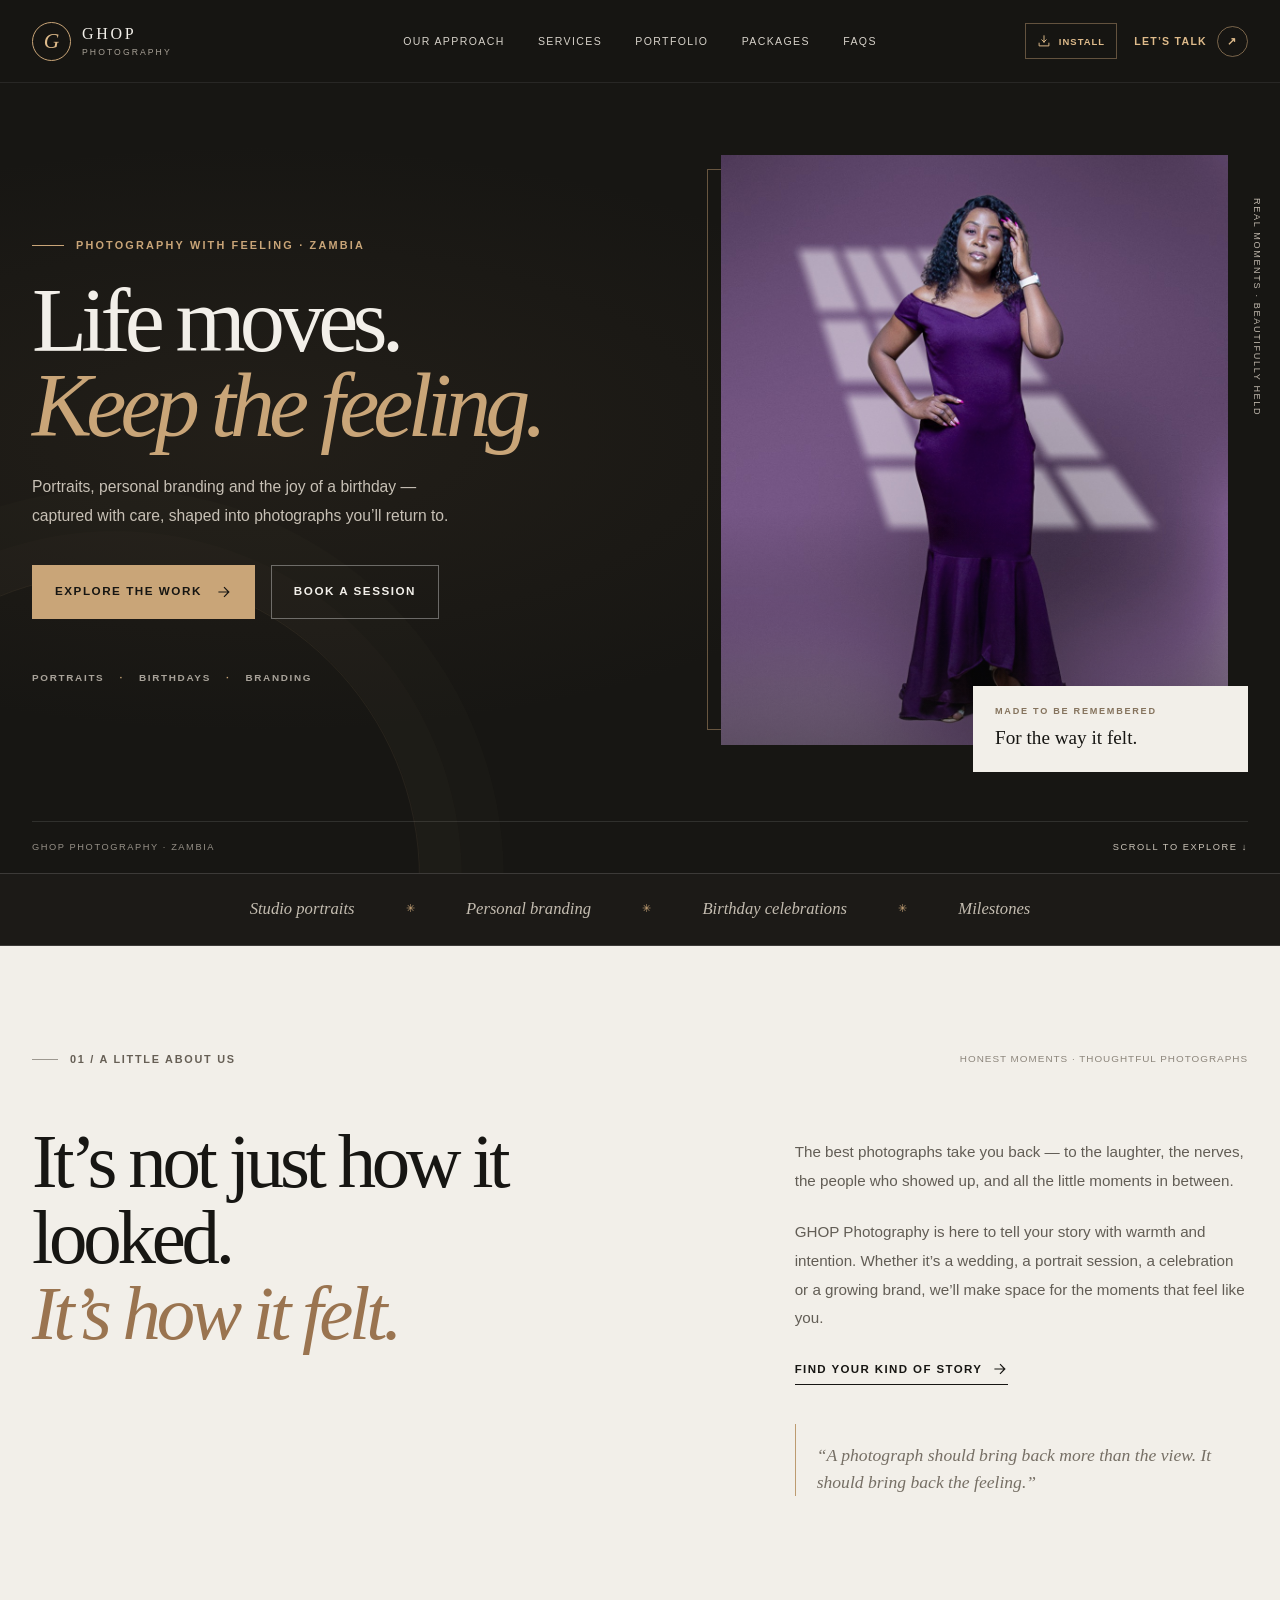
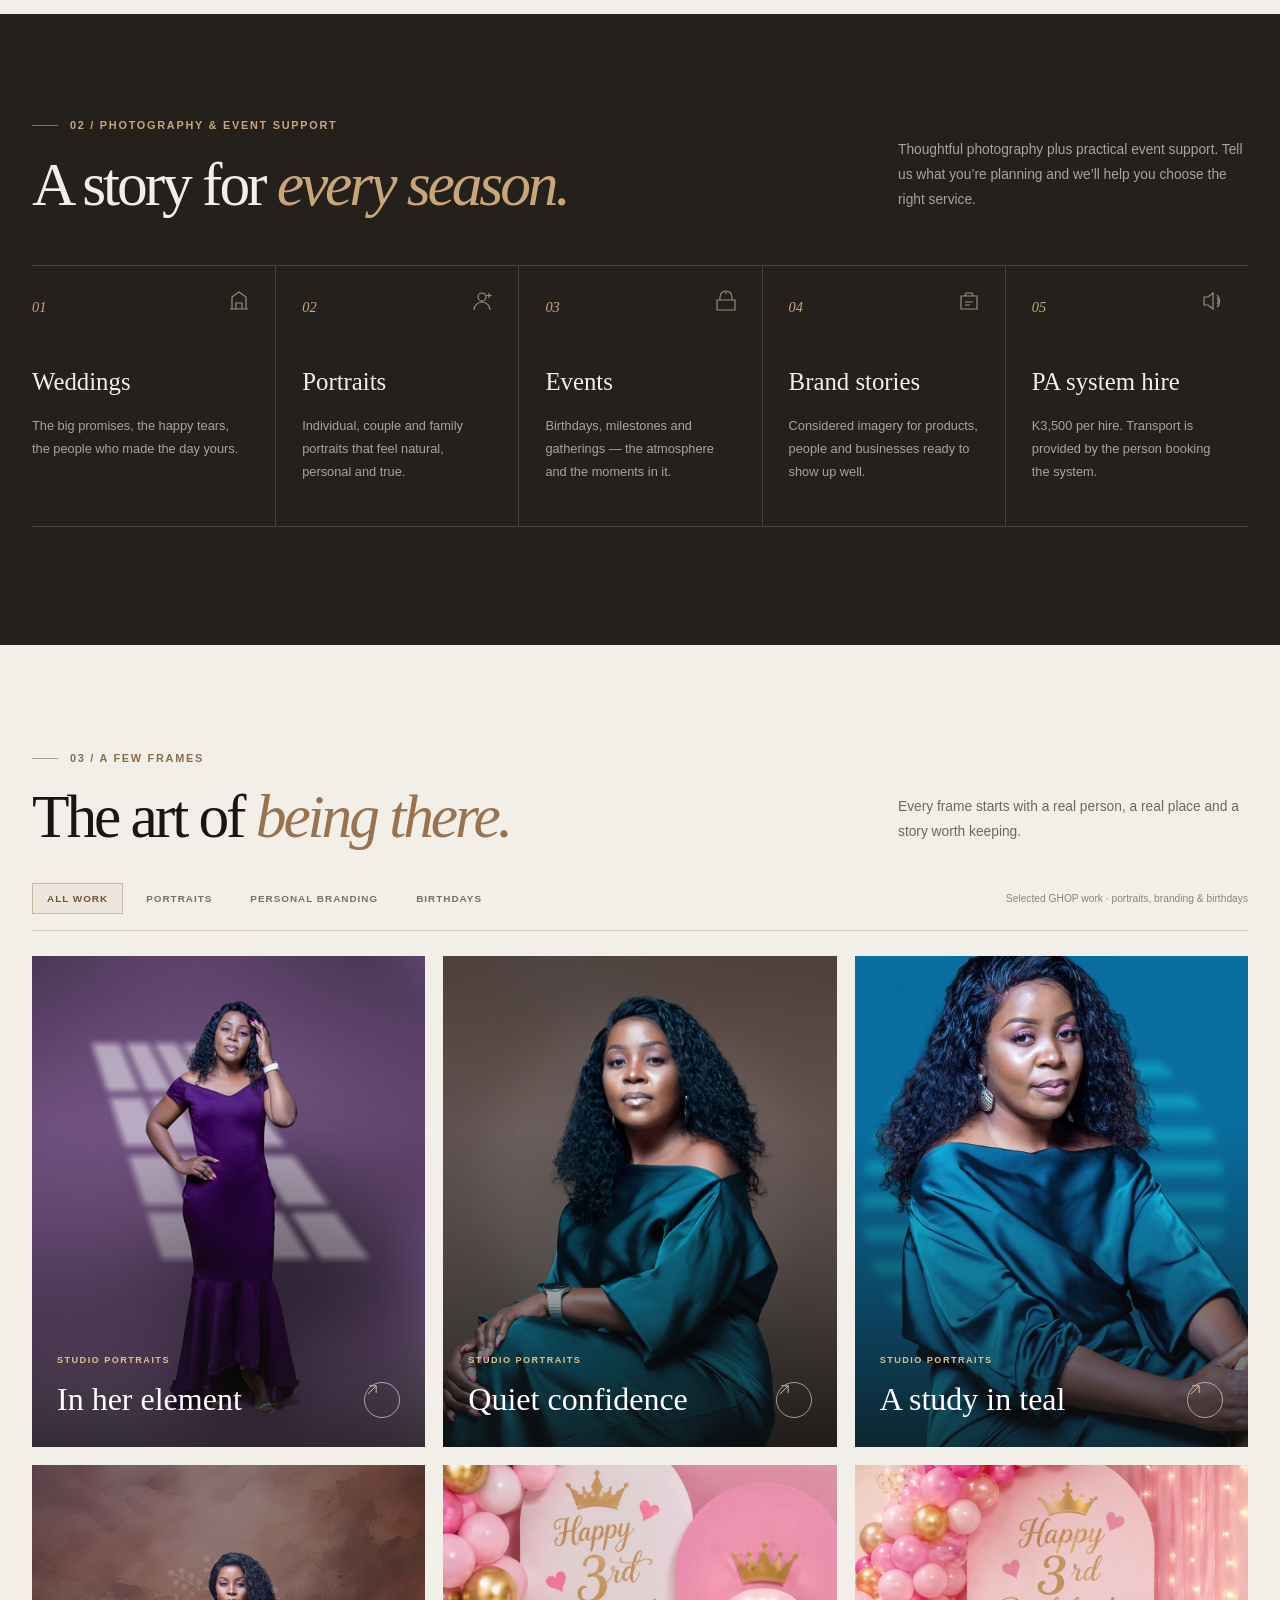
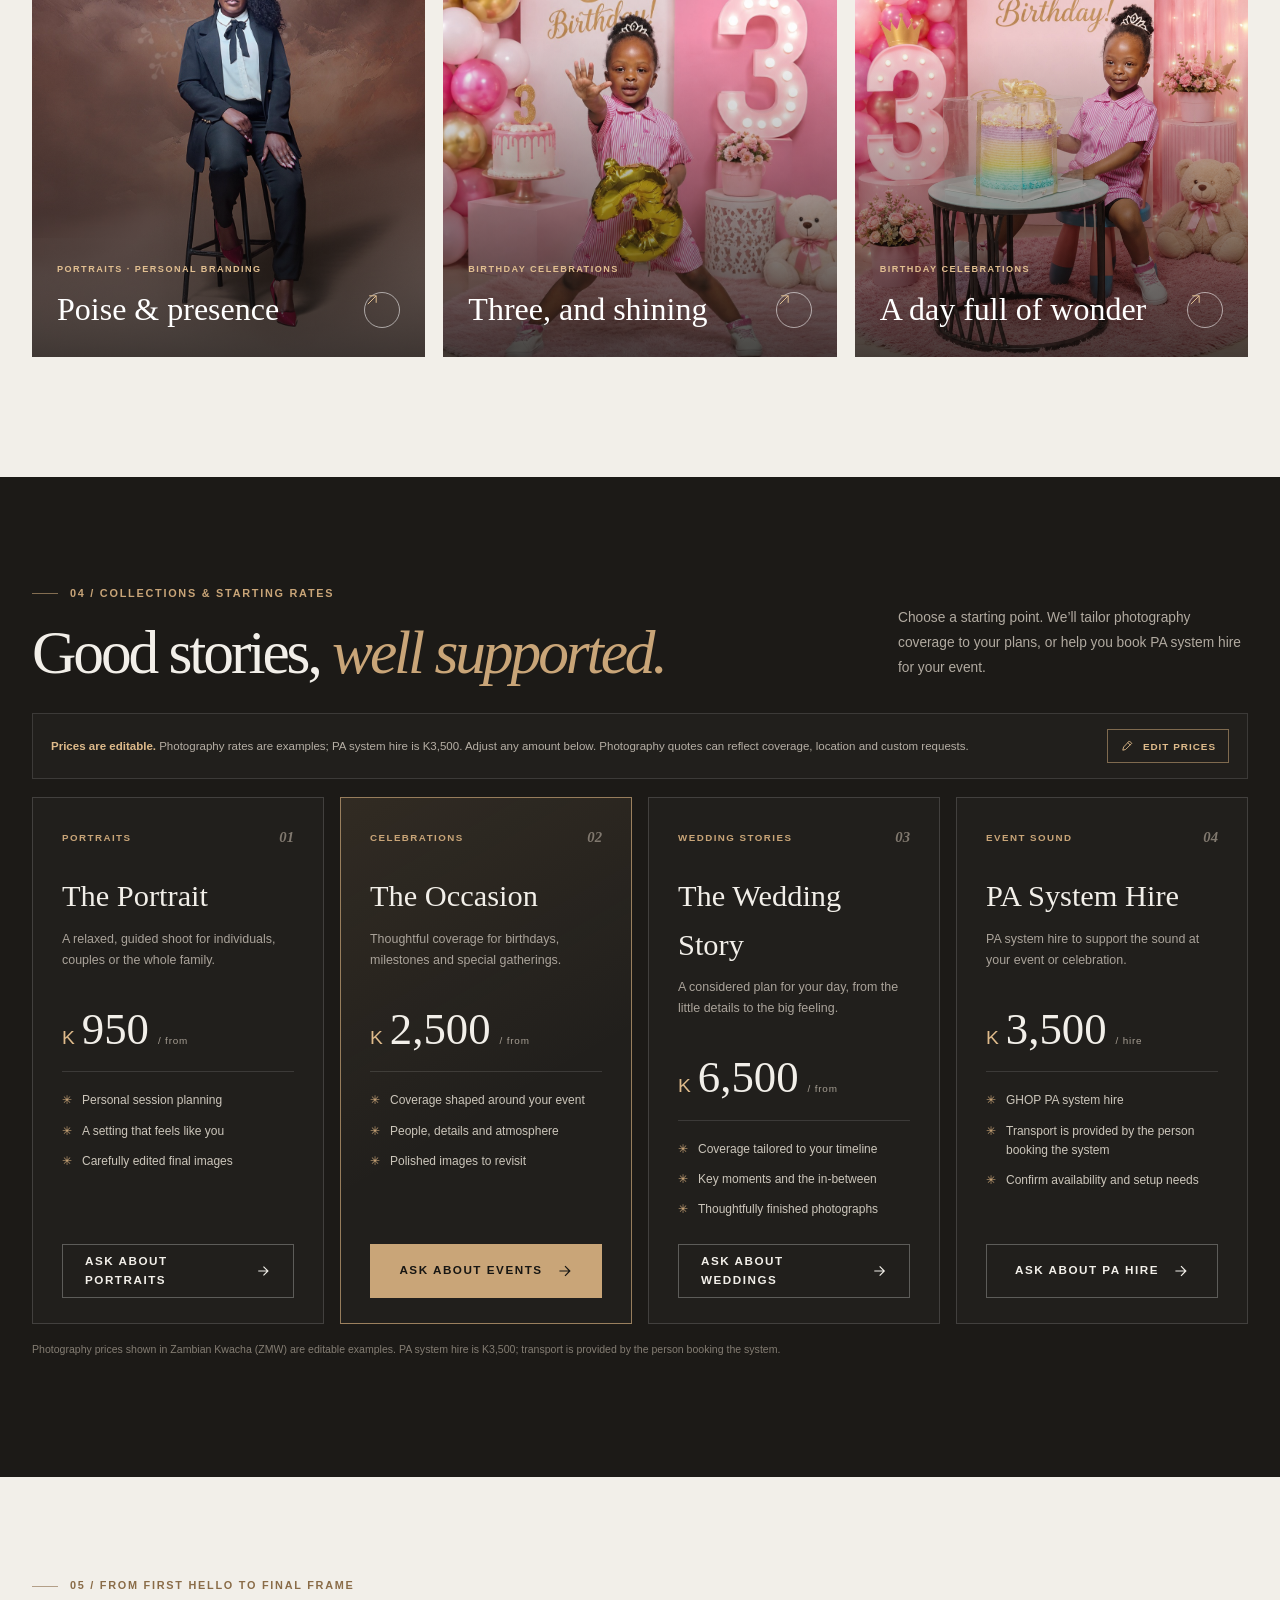
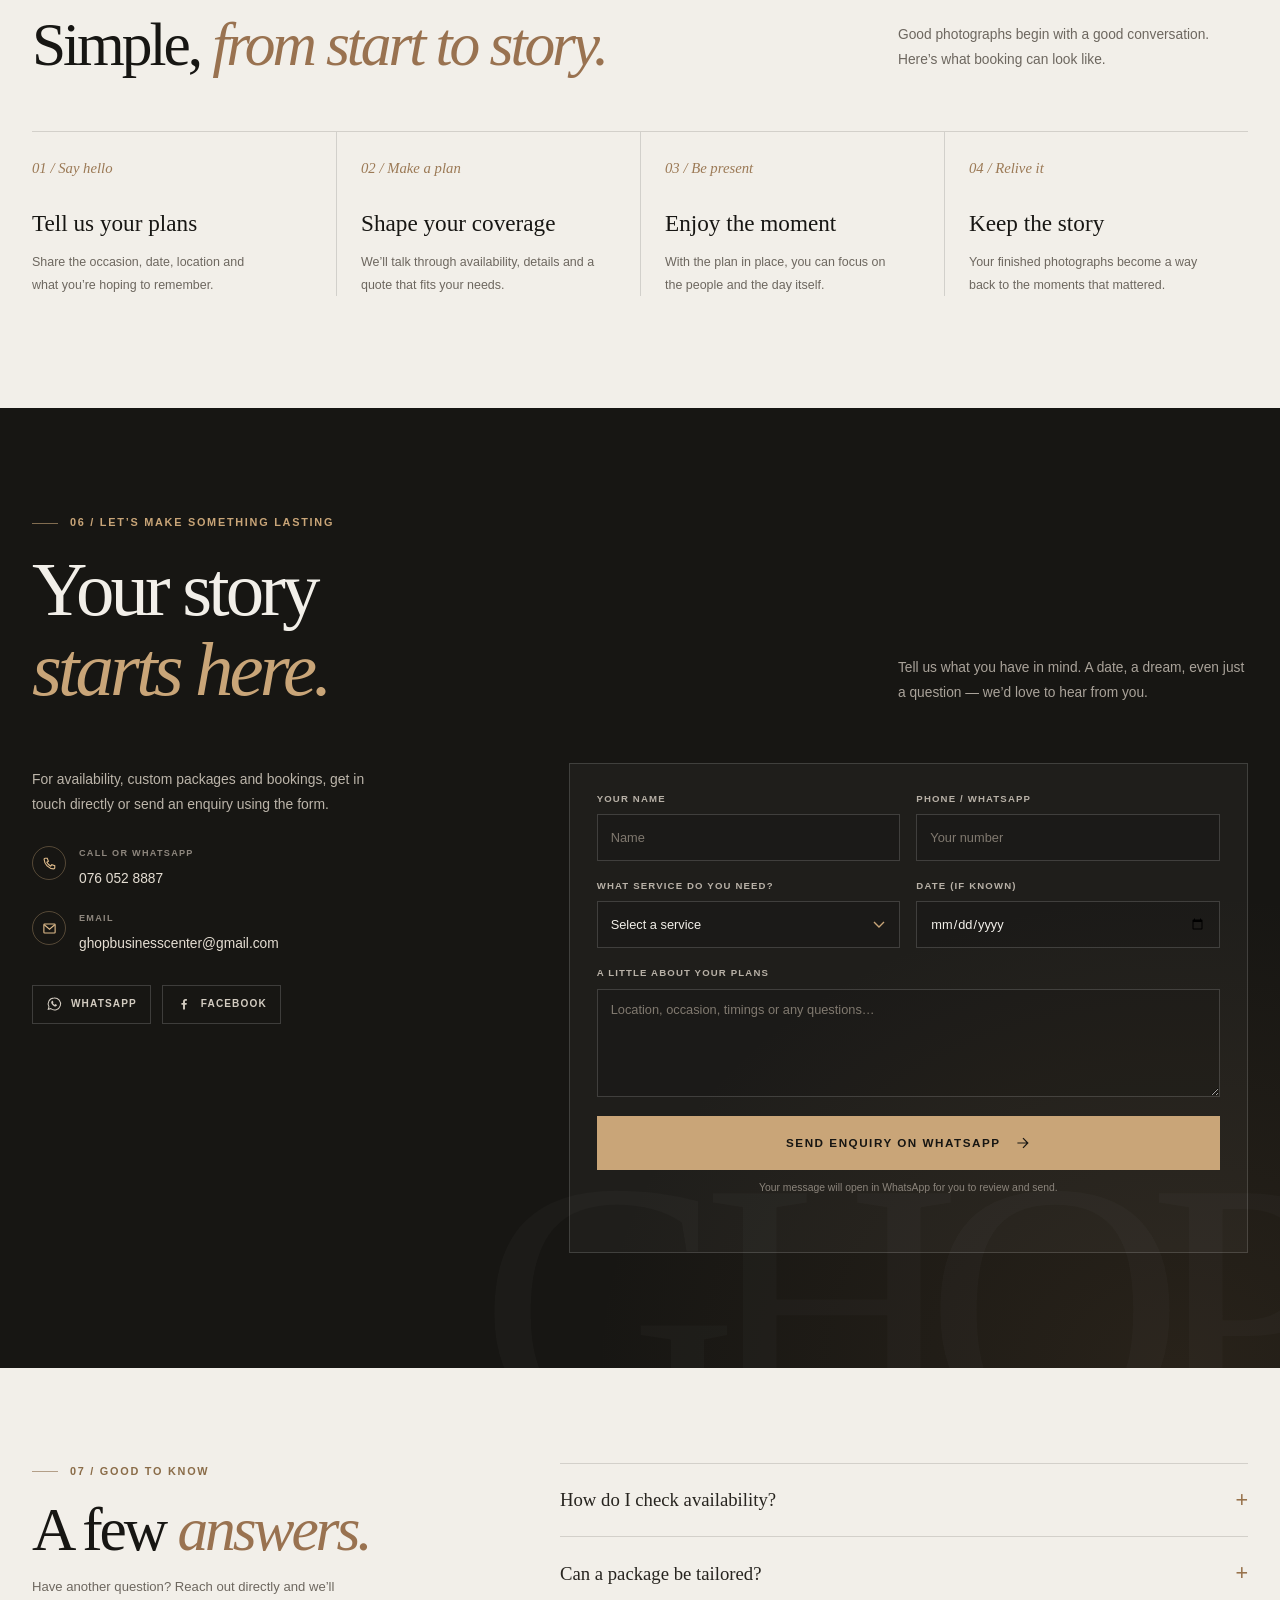
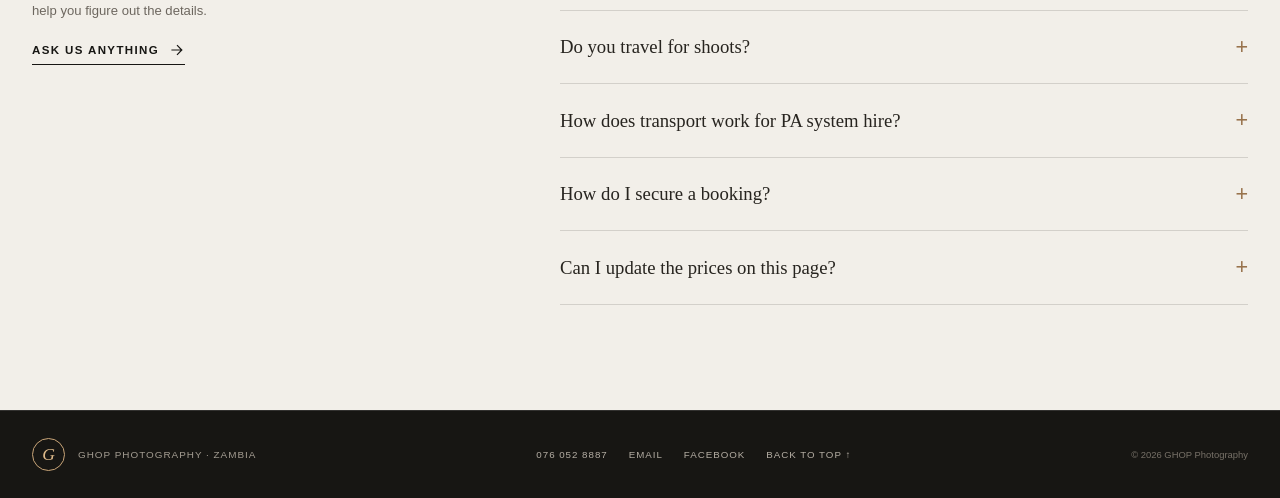
==== index.html @ 3050fc05 "Add files via upload" ====
<!doctype html>
<html lang="en">
<head>
  <meta charset="utf-8">
  <meta name="viewport" content="width=device-width, initial-scale=1">
  <meta name="theme-color" content="#171613">
  <meta name="apple-mobile-web-app-capable" content="yes">
  <meta name="apple-mobile-web-app-status-bar-style" content="black-translucent">
  <meta name="description" content="GHOP Photography in Zambia: portraits, celebrations, personal branding and PA system hire. Get in touch to book.">
  <link rel="manifest" href="./manifest.webmanifest">
  <link rel="icon" type="image/png" sizes="192x192" href="./assets/icons/ghop-192.png">
  <link rel="apple-touch-icon" href="./assets/icons/ghop-192.png">
  <title>GHOP Photography — Keep the feeling</title>
  <style>
    :root {
      --ink: #171613;
      --ink-soft: #24211d;
      --paper: #f2efe9;
      --paper-warm: #e9e3da;
      --white: #fbf9f5;
      --gold: #c9a578;
      --gold-bright: #dfbb8b;
      --muted: #a7a096;
      --muted-dark: #716c64;
      --line-dark: rgba(255, 255, 255, .14);
      --line-light: rgba(23, 22, 19, .14);
      --serif: Georgia, "Times New Roman", serif;
      --sans: Arial, Helvetica, sans-serif;
      --max: 1280px;
      --ease: cubic-bezier(.2, .7, .2, 1);
    }

    *, *::before, *::after { box-sizing: border-box; }
    html { scroll-behavior: smooth; scroll-padding-top: 88px; }
    body { margin: 0; color: var(--paper); background: var(--ink); font-family: var(--sans); line-height: 1.6; -webkit-font-smoothing: antialiased; }
    body, button, input, select, textarea { font-family: var(--sans); }
    button, a { -webkit-tap-highlight-color: transparent; }
    a { color: inherit; text-decoration: none; }
    button { color: inherit; }
    img { display: block; max-width: 100%; }
    [hidden] { display: none !important; }
    ::selection { color: var(--ink); background: var(--gold-bright); }
    :focus-visible { outline: 2px solid var(--gold-bright); outline-offset: 4px; }

    .skip-link { position: fixed; top: 8px; left: 8px; z-index: 1000; padding: 10px 14px; color: var(--ink); background: var(--white); transform: translateY(-150%); }
    .skip-link:focus { transform: translateY(0); }
    .shell { width: min(calc(100% - 64px), var(--max)); margin-inline: auto; }
    .eyebrow { display: flex; align-items: center; gap: 12px; color: var(--gold); font-size: .68rem; font-weight: 700; letter-spacing: .2em; line-height: 1.4; text-transform: uppercase; }
    .eyebrow::before { content: ""; display: block; width: 32px; height: 1px; background: currentColor; }
    .section-kicker { display: flex; align-items: center; gap: 12px; font-size: .68rem; font-weight: 700; letter-spacing: .16em; text-transform: uppercase; }
    .section-kicker::before { content: ""; width: 26px; height: 1px; background: currentColor; opacity: .6; }
    .serif { font-family: var(--serif); font-weight: 400; }
    .serif em { color: var(--gold); font-weight: 400; }
    .button { display: inline-flex; min-height: 54px; align-items: center; justify-content: center; gap: 14px; padding: 0 22px; border: 1px solid var(--gold); color: var(--ink); background: var(--gold); font-size: .73rem; font-weight: 700; letter-spacing: .13em; text-transform: uppercase; cursor: pointer; transition: background .25s var(--ease), color .25s var(--ease), border-color .25s var(--ease), transform .25s var(--ease); }
    .button:hover { border-color: var(--gold-bright); background: var(--gold-bright); transform: translateY(-2px); }
    .button svg { width: 16px; height: 16px; transition: transform .25s var(--ease); }
    .button:hover svg { transform: translateX(3px); }
    .button-outline { color: var(--paper); background: transparent; border-color: rgba(255,255,255,.35); }
    .button-outline:hover { color: var(--ink); border-color: var(--paper); background: var(--paper); }
    .text-link { display: inline-flex; align-items: center; gap: 10px; padding-bottom: 5px; border-bottom: 1px solid currentColor; font-size: .72rem; font-weight: 700; letter-spacing: .12em; text-transform: uppercase; transition: color .2s ease; }
    .text-link:hover { color: var(--gold); }
    .text-link svg { width: 16px; height: 16px; }

    /* Header */
    .site-header { position: sticky; top: 0; z-index: 50; background: rgba(23, 22, 19, .94); border-bottom: 1px solid rgba(255,255,255,.08); backdrop-filter: blur(14px); }
    .header-inner { width: min(calc(100% - 64px), 1440px); min-height: 82px; margin-inline: auto; display: grid; grid-template-columns: 1fr auto 1fr; align-items: center; gap: 34px; }
    .brand { width: max-content; display: inline-flex; align-items: center; gap: 11px; }
    .brand-mark { width: 39px; height: 39px; display: grid; place-items: center; border: 1px solid var(--gold); border-radius: 50%; color: var(--gold-bright); font-family: var(--serif); font-size: 1.35rem; font-style: italic; }
    .brand-copy { display: flex; flex-direction: column; line-height: 1.1; }
    .brand-copy strong { font-family: var(--serif); font-size: 1rem; font-weight: 500; letter-spacing: .17em; }
    .brand-copy span { margin-top: 5px; color: var(--muted); font-size: .54rem; letter-spacing: .24em; }
    .primary-nav { display: flex; align-items: center; gap: clamp(18px, 2.6vw, 38px); }
    .primary-nav a { color: #d7d2ca; font-size: .66rem; letter-spacing: .13em; text-transform: uppercase; transition: color .2s ease; }
    .primary-nav a:hover, .primary-nav a:focus-visible { color: var(--gold-bright); }
    .nav-contact { justify-self: end; display: inline-flex; align-items: center; gap: 10px; color: var(--gold-bright); font-size: .66rem; font-weight: 700; letter-spacing: .12em; text-transform: uppercase; }
    .nav-contact span { display: grid; width: 31px; height: 31px; place-items: center; border: 1px solid rgba(201,165,120,.55); border-radius: 50%; transition: background .2s ease, color .2s ease; }
    .nav-contact:hover span { color: var(--ink); background: var(--gold); }
    .header-actions { justify-self: end; display: flex; align-items: center; gap: 17px; }
    .install-button { display: inline-flex; min-height: 36px; align-items: center; gap: 8px; padding: 0 11px; border: 1px solid rgba(201,165,120,.43); color: var(--gold-bright); background: transparent; font-size: .59rem; font-weight: 700; letter-spacing: .11em; text-transform: uppercase; cursor: pointer; transition: color .2s ease, background .2s ease, border-color .2s ease; }
    .install-button:hover { color: var(--ink); border-color: var(--gold); background: var(--gold); }
    .install-button svg { width: 14px; height: 14px; }
    .menu-toggle { display: none; }

    /* Hero */
    .hero { position: relative; min-height: min(790px, calc(100svh - 82px)); overflow: hidden; background: radial-gradient(ellipse at 20% 45%, rgba(111,88,62,.13), transparent 48%), var(--ink); }
    .hero::before { content: ""; position: absolute; left: -190px; bottom: -310px; width: 610px; height: 610px; border: 1px solid rgba(201,165,120,.09); border-radius: 50%; box-shadow: 0 0 0 42px rgba(201,165,120,.018), 0 0 0 84px rgba(201,165,120,.015); pointer-events: none; }
    .hero-grid { position: relative; width: min(calc(100% - 64px), var(--max)); min-height: 660px; margin-inline: auto; padding: 72px 0 78px; display: grid; grid-template-columns: 1.06fr .94fr; align-items: center; gap: clamp(50px, 7.4vw, 110px); }
    .hero-copy { position: relative; z-index: 2; padding: 10px 0 14px; }
    .hero h1 { max-width: 700px; margin: 26px 0 24px; font-family: var(--serif); font-size: clamp(4rem, 7.05vw, 7.2rem); font-weight: 400; letter-spacing: -.065em; line-height: .94; }
    .hero h1 em { color: var(--gold); font-weight: 400; }
    .hero-intro { max-width: 445px; margin: 0; color: #c7c0b5; font-size: .98rem; line-height: 1.85; }
    .hero-actions { display: flex; flex-wrap: wrap; align-items: center; gap: 16px; margin-top: 34px; }
    .hero-services { display: flex; align-items: center; flex-wrap: wrap; gap: 15px; margin-top: 51px; color: #a9a39a; font-size: .62rem; font-weight: 700; letter-spacing: .17em; text-transform: uppercase; }
    .hero-services span + span::before { content: "·"; margin-right: 15px; color: var(--gold); }
    .hero-visual { position: relative; width: 100%; max-width: 550px; justify-self: end; padding: 0 20px 27px 0; }
    .hero-photo-wrap { position: relative; height: clamp(440px, 50vw, 590px); overflow: hidden; background: #3e3429; }
    .hero-photo-wrap::after { content: ""; position: absolute; inset: 0; background: linear-gradient(180deg, transparent 60%, rgba(17,16,14,.45)); pointer-events: none; }
    .hero-photo-wrap img { width: 100%; height: 100%; object-fit: cover; object-position: 52% 42%; filter: saturate(.82); }
    .hero-frame { position: absolute; inset: 14px 34px 42px -14px; border: 1px solid rgba(201,165,120,.45); pointer-events: none; }
    .hero-image-label { position: absolute; right: 0; bottom: 0; z-index: 2; width: min(275px, 82%); padding: 18px 22px; color: var(--ink); background: var(--paper); }
    .hero-image-label span { display: block; color: #85735d; font-size: .57rem; font-weight: 700; letter-spacing: .19em; text-transform: uppercase; }
    .hero-image-label strong { display: block; margin-top: 5px; font-family: var(--serif); font-size: 1.2rem; font-weight: 400; }
    .vertical-note { position: absolute; top: 7%; right: -16px; writing-mode: vertical-rl; color: #bfb7ac; font-size: .57rem; letter-spacing: .18em; text-transform: uppercase; }
    .hero-bottomline { position: absolute; bottom: 0; left: 50%; width: min(calc(100% - 64px), var(--max)); display: flex; align-items: center; justify-content: space-between; padding: 18px 0; border-top: 1px solid rgba(255,255,255,.11); transform: translateX(-50%); color: #979188; font-size: .58rem; letter-spacing: .17em; text-transform: uppercase; }
    .hero-bottomline a { color: #ccc5ba; transition: color .2s ease; }
    .hero-bottomline a:hover { color: var(--gold-bright); }

    /* Marquee */
    .service-ribbon { display: flex; align-items: center; justify-content: center; flex-wrap: wrap; gap: clamp(18px, 4vw, 55px); padding: 22px 24px; border-block: 1px solid var(--line-dark); color: #c3bcb0; background: #1c1a17; }
    .service-ribbon span { font-family: var(--serif); font-size: 1.04rem; font-style: italic; }
    .service-ribbon i { color: var(--gold); font-size: .7rem; font-style: normal; }

    /* About */
    .about-section { padding: 105px 0 118px; color: var(--ink); background: var(--paper); }
    .about-topline { display: flex; justify-content: space-between; align-items: center; margin-bottom: 56px; color: #71695e; }
    .about-topline .section-kicker { color: #665f55; }
    .about-topline .side-note { color: #8c857b; font-size: .62rem; letter-spacing: .1em; text-transform: uppercase; }
    .about-grid { display: grid; grid-template-columns: 1.05fr .75fr; gap: clamp(50px, 10vw, 150px); align-items: start; }
    .about-grid h2 { max-width: 650px; margin: 0; font-family: var(--serif); font-size: clamp(3.35rem, 6vw, 6.2rem); font-weight: 400; letter-spacing: -.055em; line-height: .99; }
    .about-grid h2 em { color: #9a7450; font-weight: 400; }
    .about-copy { padding-top: 14px; }
    .about-copy p { margin: 0 0 22px; color: #625d55; font-size: .95rem; line-height: 1.9; }
    .about-copy .text-link { color: var(--ink); }
    .about-quote { margin-top: 39px; padding: 18px 0 0 21px; border-left: 1px solid #bd9b70; color: #766f65; font-family: var(--serif); font-size: 1.1rem; font-style: italic; line-height: 1.55; }

    /* Services */
    .services-section { padding: 103px 0 118px; background: var(--ink-soft); }
    .section-header { display: flex; justify-content: space-between; align-items: end; gap: 35px; margin-bottom: 48px; }
    .section-header .section-kicker { margin-bottom: 18px; color: var(--gold); }
    .section-header h2 { margin: 0; font-family: var(--serif); font-size: clamp(2.65rem, 4.8vw, 4.6rem); font-weight: 400; letter-spacing: -.05em; line-height: 1.04; }
    .section-header h2 em { color: var(--gold); font-weight: 400; }
    .section-header p { max-width: 350px; margin: 0 0 4px; color: #aaa39a; font-size: .86rem; line-height: 1.8; }
    .services-grid { display: grid; grid-template-columns: repeat(5, 1fr); border-top: 1px solid var(--line-dark); border-bottom: 1px solid var(--line-dark); }
    .service-card { position: relative; min-height: 260px; padding: 28px 25px 26px 0; }
    .service-card + .service-card { padding-left: 26px; border-left: 1px solid var(--line-dark); }
    .service-number { color: var(--gold); font-family: var(--serif); font-size: .9rem; font-style: italic; }
    .service-icon { position: absolute; top: 23px; right: 24px; width: 24px; height: 24px; color: #9d8c76; }
    .service-icon svg { width: 100%; height: 100%; fill: none; stroke: currentColor; stroke-width: 1.2; }
    .service-card h3 { margin: 43px 0 12px; font-family: var(--serif); font-size: 1.55rem; font-weight: 400; }
    .service-card p { max-width: 240px; margin: 0; color: #aaa39a; font-size: .8rem; line-height: 1.8; }

    /* Portfolio */
    .portfolio-section { padding: 105px 0 120px; color: var(--ink); background: var(--paper); }
    .portfolio-section .section-header { margin-bottom: 34px; }
    .portfolio-section .section-kicker { color: #8a6c48; }
    .portfolio-section .section-header h2 em { color: #997250; }
    .portfolio-section .section-header p { color: #6d675f; }
    .portfolio-controls { display: flex; justify-content: space-between; gap: 20px; align-items: center; margin-bottom: 25px; padding-bottom: 16px; border-bottom: 1px solid var(--line-light); }
    .filter-list { display: flex; flex-wrap: wrap; gap: 8px; }
    .filter-button { padding: 9px 14px; border: 1px solid transparent; color: #777066; background: transparent; font-size: .62rem; font-weight: 700; letter-spacing: .1em; text-transform: uppercase; cursor: pointer; transition: all .2s ease; }
    .filter-button:hover, .filter-button[aria-pressed="true"] { border-color: rgba(151,114,80,.42); color: #715336; background: rgba(201,165,120,.12); }
    .portfolio-note { color: #8b8479; font-size: .64rem; line-height: 1.5; text-align: right; }
    .gallery-grid { display: grid; grid-template-columns: repeat(12, 1fr); gap: 18px; }
    .gallery-card { position: relative; grid-column: span 4; aspect-ratio: 4 / 5; min-width: 0; overflow: hidden; background: #d4cdc2; }
    .gallery-card img { width: 100%; height: 100%; position: absolute; inset: 0; object-fit: cover; transition: transform .7s var(--ease), filter .5s ease; filter: saturate(.9); }
    .gallery-card:hover img { transform: scale(1.045); filter: saturate(1); }
    .gallery-card::after { content: ""; position: absolute; inset: 35% 0 0; background: linear-gradient(transparent, rgba(15,14,12,.75)); pointer-events: none; }
    .gallery-caption { position: absolute; z-index: 1; right: 25px; bottom: 22px; left: 25px; display: flex; justify-content: space-between; align-items: end; gap: 15px; color: white; }
    .gallery-caption span { display: block; margin-bottom: 7px; color: #e1bf91; font-size: .57rem; font-weight: 700; letter-spacing: .16em; text-transform: uppercase; }
    .gallery-caption h3 { margin: 0; font-family: var(--serif); font-size: clamp(1.4rem, 2.5vw, 2.1rem); font-weight: 400; }
    .gallery-arrow { flex: 0 0 36px; width: 36px; height: 36px; display: grid; place-items: center; border: 1px solid rgba(255,255,255,.55); border-radius: 50%; }
    .gallery-arrow svg { width: 14px; height: 14px; }

    /* Pricing */
    .packages-section { padding: 108px 0 120px; background: #1c1a17; }
    .packages-section .section-header { margin-bottom: 29px; }
    .packages-section .section-header p { color: #b1aaa0; }
    .price-tools { display: flex; align-items: center; justify-content: space-between; gap: 18px; padding: 15px 18px; border: 1px solid rgba(255,255,255,.12); background: rgba(255,255,255,.025); }
    .price-tools p { margin: 0; color: #b6afa5; font-size: .72rem; line-height: 1.6; }
    .price-tools p strong { color: var(--gold-bright); font-weight: 600; }
    .edit-prices-button { flex: 0 0 auto; display: inline-flex; align-items: center; gap: 9px; padding: 9px 12px; border: 1px solid rgba(201,165,120,.56); color: var(--gold-bright); background: transparent; font-size: .62rem; font-weight: 700; letter-spacing: .1em; text-transform: uppercase; cursor: pointer; transition: all .2s ease; }
    .edit-prices-button:hover { color: var(--ink); background: var(--gold); border-color: var(--gold); }
    .edit-prices-button svg { width: 14px; height: 14px; }
    .package-grid { display: grid; grid-template-columns: repeat(4, 1fr); gap: 16px; margin-top: 18px; }
    .package-card { position: relative; min-height: 438px; display: flex; flex-direction: column; padding: 28px 29px 25px; border: 1px solid rgba(255,255,255,.15); background: rgba(255,255,255,.025); transition: border-color .25s ease, transform .25s ease; }
    .package-card:hover { border-color: rgba(201,165,120,.62); transform: translateY(-4px); }
    .package-card.featured { border-color: rgba(201,165,120,.7); background: linear-gradient(150deg, rgba(201,165,120,.12), rgba(255,255,255,.025) 58%); }
    .package-tag { display: flex; align-items: center; justify-content: space-between; color: var(--gold); font-size: .61rem; font-weight: 700; letter-spacing: .15em; text-transform: uppercase; }
    .package-tag .package-number { color: #81796f; font-family: var(--serif); font-size: .92rem; font-style: italic; letter-spacing: 0; }
    .package-card h3 { margin: 22px 0 8px; font-family: var(--serif); font-size: 1.9rem; font-weight: 400; }
    .package-description { min-height: 52px; margin: 0; color: #aaa39a; font-size: .78rem; line-height: 1.7; }
    .package-price { display: flex; align-items: baseline; gap: 7px; margin: 26px 0 20px; color: var(--paper); font-family: var(--serif); font-size: 2.8rem; line-height: 1; }
    .package-price .currency { color: var(--gold-bright); font-family: var(--sans); font-size: 1.2rem; }
    .package-price small { margin-left: 2px; color: #a59d92; font-family: var(--sans); font-size: .62rem; letter-spacing: .08em; }
    .package-divider { height: 1px; background: rgba(255,255,255,.12); }
    .package-features { display: grid; gap: 11px; margin: 19px 0 24px; padding: 0; list-style: none; color: #ccc6bb; font-size: .75rem; }
    .package-features li { display: flex; align-items: flex-start; gap: 10px; }
    .package-features li::before { content: "✳"; color: var(--gold); font-size: .72rem; }
    .package-card .button { margin-top: auto; width: 100%; }
    .package-card .button-outline { border-color: rgba(255,255,255,.27); }
    .price-footnote { margin: 17px 0 0; color: #847d73; font-size: .66rem; line-height: 1.6; }

    /* Process */
    .process-section { padding: 100px 0 112px; color: var(--ink); background: var(--paper); }
    .process-section .section-header { align-items: end; margin-bottom: 54px; }
    .process-section .section-kicker { color: #8a6c48; }
    .process-section .section-header h2 em { color: #997250; }
    .process-section .section-header p { color: #6d675f; }
    .process-grid { display: grid; grid-template-columns: repeat(4, 1fr); border-top: 1px solid var(--line-light); }
    .process-step { padding: 23px 24px 0 0; }
    .process-step + .process-step { padding-left: 24px; border-left: 1px solid var(--line-light); }
    .process-step span { color: #9b7955; font-family: var(--serif); font-size: .92rem; font-style: italic; }
    .process-step h3 { margin: 25px 0 9px; font-family: var(--serif); font-size: 1.45rem; font-weight: 400; }
    .process-step p { max-width: 240px; margin: 0; color: #6d675f; font-size: .78rem; line-height: 1.8; }

    /* Contact */
    .contact-section { position: relative; padding: 106px 0 115px; overflow: hidden; background: radial-gradient(ellipse at 92% 100%, rgba(125,94,59,.17), transparent 35%), var(--ink); }
    .contact-section::after { content: "GHOP"; position: absolute; right: -32px; bottom: -120px; color: rgba(255,255,255,.018); font-family: var(--serif); font-size: clamp(11rem, 28vw, 27rem); line-height: 1; letter-spacing: -.1em; pointer-events: none; }
    .contact-section .section-header { align-items: end; margin-bottom: 53px; }
    .contact-section .section-header h2 { font-size: clamp(3.2rem, 6vw, 5.9rem); }
    .contact-section .section-header h2 em { color: var(--gold); }
    .contact-section .section-header p { color: #aaa39a; }
    .contact-grid { position: relative; z-index: 1; display: grid; grid-template-columns: .78fr 1.22fr; gap: clamp(48px, 8vw, 115px); align-items: start; }
    .contact-details { padding-top: 4px; }
    .contact-details > p { max-width: 350px; margin: 0 0 28px; color: #bcb5aa; font-size: .87rem; line-height: 1.85; }
    .contact-method { display: flex; align-items: flex-start; gap: 13px; margin-top: 21px; }
    .contact-method-icon { flex: 0 0 34px; width: 34px; height: 34px; display: grid; place-items: center; border: 1px solid rgba(201,165,120,.35); border-radius: 50%; color: var(--gold-bright); }
    .contact-method-icon svg { width: 15px; height: 15px; fill: none; stroke: currentColor; stroke-width: 1.5; }
    .contact-method small { display: block; margin: 0 0 4px; color: #8e877e; font-size: .57rem; font-weight: 700; letter-spacing: .14em; text-transform: uppercase; }
    .contact-method a, .contact-method span.value { color: #e5ded3; font-size: .86rem; transition: color .2s ease; }
    .contact-method a:hover { color: var(--gold-bright); }
    .social-row { display: flex; gap: 11px; margin-top: 30px; }
    .social-link { display: inline-flex; align-items: center; gap: 9px; padding: 10px 13px; border: 1px solid rgba(255,255,255,.17); color: #d2cbc0; font-size: .63rem; font-weight: 700; letter-spacing: .11em; text-transform: uppercase; transition: all .2s ease; }
    .social-link:hover { color: var(--gold-bright); border-color: var(--gold); }
    .social-link svg { width: 16px; height: 16px; }
    .booking-form { display: grid; grid-template-columns: 1fr 1fr; gap: 17px 16px; padding: 27px; border: 1px solid rgba(255,255,255,.15); background: rgba(255,255,255,.035); }
    .form-field { min-width: 0; display: flex; flex-direction: column; gap: 8px; }
    .form-field.full { grid-column: 1 / -1; }
    .form-field label { color: #b8b1a7; font-size: .6rem; font-weight: 700; letter-spacing: .12em; text-transform: uppercase; }
    .form-field input, .form-field select, .form-field textarea { width: 100%; border: 1px solid rgba(255,255,255,.16); border-radius: 0; outline: 0; color: var(--paper); background: rgba(0,0,0,.12); font-size: .8rem; transition: border-color .2s ease, background .2s ease; }
    .form-field input, .form-field select { min-height: 47px; padding: 0 13px; }
    .form-field textarea { min-height: 108px; resize: vertical; padding: 12px 13px; }
    .form-field input::placeholder, .form-field textarea::placeholder { color: #80796f; }
    .form-field select { appearance: none; background-image: url("data:image/svg+xml,%3Csvg xmlns='http://www.w3.org/2000/svg' width='12' height='8' viewBox='0 0 12 8'%3E%3Cpath d='m1 1 5 5 5-5' fill='none' stroke='%23c9a578' stroke-width='1.4'/%3E%3C/svg%3E"); background-repeat: no-repeat; background-position: right 14px center; }
    .form-field select option { color: var(--paper); background: var(--ink); }
    .form-field input:focus, .form-field select:focus, .form-field textarea:focus { border-color: var(--gold); background-color: rgba(0,0,0,.2); }
    .booking-submit { grid-column: 1 / -1; display: flex; flex-direction: column; gap: 10px; margin-top: 2px; }
    .booking-submit .button { width: 100%; }
    .form-note { margin: 0; color: #8b847b; font-size: .65rem; text-align: center; }
    .form-status { grid-column: 1 / -1; min-height: 1em; margin: 0; color: var(--gold-bright); font-size: .72rem; text-align: center; }

    /* FAQ */
    .faq-section { padding: 95px 0 105px; color: var(--ink); background: var(--paper); }
    .faq-grid { display: grid; grid-template-columns: .75fr 1.25fr; gap: clamp(45px, 9vw, 125px); }
    .faq-heading .section-kicker { color: #8a6c48; }
    .faq-heading h2 { margin: 19px 0 16px; font-family: var(--serif); font-size: clamp(2.8rem, 4.8vw, 4.3rem); font-weight: 400; letter-spacing: -.05em; line-height: .98; }
    .faq-heading h2 em { color: #997250; }
    .faq-heading p { max-width: 310px; color: #6d675f; font-size: .82rem; line-height: 1.8; }
    .faq-list { border-top: 1px solid var(--line-light); }
    .faq-item { border-bottom: 1px solid var(--line-light); }
    .faq-item summary { position: relative; display: flex; justify-content: space-between; align-items: center; gap: 20px; padding: 19px 0; color: #27241f; font-family: var(--serif); font-size: 1.17rem; cursor: pointer; list-style: none; }
    .faq-item summary::-webkit-details-marker { display: none; }
    .faq-item summary::after { content: "+"; color: #98734c; font-family: var(--sans); font-size: 1.35rem; font-weight: 300; }
    .faq-item[open] summary::after { content: "−"; }
    .faq-item p { max-width: 640px; margin: -2px 35px 20px 0; color: #6d675f; font-size: .8rem; line-height: 1.8; }

    /* Footer */
    .site-footer { padding: 27px 0; border-top: 1px solid rgba(255,255,255,.12); background: var(--ink); }
    .footer-inner { display: flex; align-items: center; justify-content: space-between; gap: 24px; }
    .footer-brand { display: flex; align-items: center; gap: 13px; }
    .footer-brand .brand-mark { width: 33px; height: 33px; font-size: 1.1rem; }
    .footer-brand p { margin: 0; color: #a49d92; font-size: .62rem; letter-spacing: .1em; text-transform: uppercase; }
    .footer-links { display: flex; flex-wrap: wrap; gap: 21px; color: #b5aea4; font-size: .61rem; letter-spacing: .1em; text-transform: uppercase; }
    .footer-links a:hover { color: var(--gold-bright); }
    .footer-credit { color: #777168; font-size: .59rem; }

    /* Price editor dialog */
    .price-dialog { width: min(520px, calc(100vw - 32px)); max-width: none; padding: 0; border: 1px solid rgba(201,165,120,.5); color: var(--paper); background: #211f1b; box-shadow: 0 28px 100px rgba(0,0,0,.55); }
    .price-dialog::backdrop { background: rgba(7,7,6,.78); backdrop-filter: blur(4px); }
    .dialog-card { padding: 29px; }
    .dialog-head { display: flex; justify-content: space-between; align-items: flex-start; gap: 20px; margin-bottom: 24px; }
    .dialog-head .section-kicker { color: var(--gold); font-size: .59rem; }
    .dialog-head h2 { margin: 10px 0 0; font-family: var(--serif); font-size: 2rem; font-weight: 400; }
    .dialog-close { width: 34px; height: 34px; display: grid; place-items: center; border: 1px solid rgba(255,255,255,.2); color: #ded7cc; background: transparent; font-size: 1.25rem; cursor: pointer; }
    .dialog-close:hover { color: var(--ink); background: var(--gold); border-color: var(--gold); }
    .price-input-list { display: grid; gap: 14px; }
    .price-input-row { display: grid; grid-template-columns: 1fr 170px; align-items: center; gap: 14px; padding-bottom: 14px; border-bottom: 1px solid rgba(255,255,255,.11); }
    .price-input-row label { color: #ddd6ca; font-size: .77rem; }
    .price-input-row label span { display: block; margin-top: 3px; color: #918a7f; font-size: .62rem; }
    .input-currency { display: flex; align-items: center; border: 1px solid rgba(255,255,255,.2); }
    .input-currency span { padding-left: 12px; color: var(--gold-bright); font-size: .8rem; }
    .input-currency input { width: 100%; min-width: 0; height: 42px; padding: 0 11px; border: 0; outline: 0; color: white; background: transparent; text-align: right; font-size: .85rem; }
    .input-currency input:focus { box-shadow: inset 0 0 0 1px var(--gold); }
    .dialog-notice { margin: 18px 0 0; padding: 11px 13px; border-left: 2px solid var(--gold); color: #aaa39a; background: rgba(201,165,120,.07); font-size: .66rem; line-height: 1.65; }
    .dialog-actions { display: flex; justify-content: space-between; align-items: center; gap: 12px; margin-top: 23px; }
    .reset-button { padding: 8px 0; border: 0; color: #aaa39a; background: transparent; font-size: .64rem; text-decoration: underline; text-underline-offset: 3px; cursor: pointer; }
    .reset-button:hover { color: var(--gold-bright); }
    .dialog-actions .button { min-height: 46px; padding-inline: 17px; font-size: .64rem; }
    .price-toast { position: fixed; right: 22px; bottom: 22px; z-index: 100; max-width: min(360px, calc(100% - 44px)); padding: 13px 17px; border: 1px solid rgba(201,165,120,.6); color: var(--paper); background: #24211d; box-shadow: 0 8px 28px rgba(0,0,0,.25); font-size: .74rem; opacity: 0; transform: translateY(12px); pointer-events: none; transition: opacity .25s ease, transform .25s ease; }
    .price-toast.is-visible { opacity: 1; transform: translateY(0); }

    @media (max-width: 1050px) {
      .header-inner { gap: 18px; }
      .primary-nav { gap: 18px; }
      .primary-nav a { font-size: .61rem; }
      .hero-grid { gap: 48px; }
      .hero h1 { font-size: clamp(3.8rem, 7vw, 6rem); }
      .gallery-grid { gap: 14px; }
      .package-grid { grid-template-columns: repeat(2, 1fr); }
      .contact-grid { gap: 50px; }
    }
    @media (max-width: 820px) {
      .shell, .hero-grid, .hero-bottomline { width: min(calc(100% - 42px), var(--max)); }
      .header-inner { width: calc(100% - 42px); min-height: 72px; grid-template-columns: 1fr auto auto; }
      .menu-toggle { grid-column: 3; grid-row: 1; display: flex; width: 42px; height: 42px; flex-direction: column; align-items: center; justify-content: center; gap: 6px; border: 1px solid rgba(255,255,255,.21); background: transparent; cursor: pointer; }
      .menu-toggle span { width: 17px; height: 1px; background: var(--paper); transition: transform .2s ease; }
      .menu-toggle[aria-expanded="true"] span:first-child { transform: translateY(3.5px) rotate(45deg); }
      .menu-toggle[aria-expanded="true"] span:last-child { transform: translateY(-3.5px) rotate(-45deg); }
      .primary-nav { position: absolute; top: 71px; right: 0; left: 0; display: none; padding: 17px 21px 22px; border-top: 1px solid rgba(255,255,255,.1); border-bottom: 1px solid rgba(255,255,255,.12); background: rgba(23,22,19,.98); }
      .primary-nav.is-open { display: grid; gap: 0; }
      .primary-nav a { padding: 13px 0; border-bottom: 1px solid rgba(255,255,255,.08); font-size: .7rem; }
      .primary-nav a:last-child { border: 0; }
      .header-actions { grid-column: 2; grid-row: 1; gap: 11px; }
      .nav-contact > span { display: none; }
      .hero { min-height: auto; }
      .hero-grid { min-height: auto; padding: 64px 0 84px; grid-template-columns: 1fr 1fr; gap: 30px; }
      .hero h1 { font-size: clamp(3.45rem, 7.2vw, 5.3rem); }
      .hero-intro { font-size: .87rem; }
      .hero-visual { padding-right: 13px; }
      .hero-photo-wrap { height: clamp(380px, 65vw, 500px); }
      .hero-services { gap: 9px; margin-top: 35px; font-size: .55rem; }
      .hero-services span + span::before { margin-right: 9px; }
      .about-section, .services-section, .portfolio-section, .packages-section, .process-section, .contact-section { padding-block: 82px; }
      .about-grid { gap: 40px; }
      .services-grid { grid-template-columns: repeat(2, 1fr); }
      .service-card { min-height: 220px; padding-right: 20px; }
      .service-card:nth-child(odd) { border-left: 0; padding-left: 0; }
      .service-card:nth-child(even) { border-left: 1px solid var(--line-dark); }
      .service-card:nth-child(n+3) { border-top: 1px solid var(--line-dark); padding-top: 25px; }
      .gallery-grid { gap: 12px; }
      .gallery-card { grid-column: span 6; }
      .package-card { padding: 23px 20px 20px; }
      .package-card h3 { font-size: 1.58rem; }
      .package-price { font-size: 2.3rem; }
      .process-grid { grid-template-columns: repeat(2, 1fr); row-gap: 28px; }
      .process-step:nth-child(3) { padding-left: 0; border-left: 0; }
      .contact-grid { grid-template-columns: .72fr 1.28fr; gap: 30px; }
      .booking-form { padding: 20px; }
      .faq-grid { gap: 45px; }
    }
    @media (max-width: 600px) {
      .shell, .hero-grid, .hero-bottomline { width: calc(100% - 38px); }
      .header-inner { width: calc(100% - 38px); min-height: 67px; grid-template-columns: 1fr auto auto; gap: 12px; }
      .brand-mark { width: 35px; height: 35px; }
      .brand-copy strong { font-size: .9rem; }
      .header-actions { gap: 6px; }
      .install-button { min-height: 34px; gap: 5px; padding-inline: 8px; font-size: .53rem; }
      .nav-contact { gap: 6px; font-size: .53rem; letter-spacing: .07em; }
      .menu-toggle { width: 38px; height: 38px; }
      .primary-nav { top: 66px; }
      .hero-grid { padding: 56px 0 79px; grid-template-columns: 1fr; gap: 36px; }
      .hero-copy { padding-top: 0; }
      .hero h1 { margin: 22px 0 18px; font-size: clamp(3.65rem, 15vw, 5.55rem); }
      .hero-intro { max-width: 390px; font-size: .87rem; }
      .hero-actions { gap: 11px; margin-top: 25px; }
      .button { min-height: 49px; padding: 0 15px; font-size: .63rem; letter-spacing: .1em; }
      .hero-services { margin-top: 29px; }
      .hero-visual { width: 91%; max-width: none; justify-self: center; padding-right: 10px; }
      .hero-photo-wrap { height: min(112vw, 465px); }
      .hero-frame { inset: 12px 22px 34px -10px; }
      .hero-image-label { width: min(240px, 84%); padding: 14px 17px; }
      .hero-image-label strong { font-size: 1.05rem; }
      .vertical-note { right: -14px; font-size: .52rem; }
      .hero-bottomline { font-size: .53rem; }
      .service-ribbon { gap: 11px 18px; padding: 18px 14px; }
      .service-ribbon span { font-size: .9rem; }
      .service-ribbon i { font-size: .55rem; }
      .about-section, .services-section, .portfolio-section, .packages-section, .process-section, .contact-section { padding-block: 68px; }
      .about-topline { margin-bottom: 34px; }
      .about-topline .side-note { max-width: 110px; text-align: right; font-size: .52rem; }
      .about-grid { grid-template-columns: 1fr; gap: 26px; }
      .about-grid h2 { font-size: clamp(3.15rem, 13vw, 4.7rem); }
      .about-copy { padding-top: 0; }
      .about-copy p { font-size: .85rem; }
      .about-quote { margin-top: 28px; font-size: 1rem; }
      .section-header { display: block; margin-bottom: 31px; }
      .section-header .section-kicker { margin-bottom: 14px; }
      .section-header h2 { font-size: clamp(2.8rem, 12vw, 4.2rem); }
      .section-header p { margin-top: 15px; font-size: .82rem; }
      .services-grid { grid-template-columns: 1fr 1fr; }
      .service-card { min-height: 211px; padding-top: 21px; padding-right: 12px; }
      .service-card + .service-card { padding-left: 15px; }
      .service-card:nth-child(odd) { padding-left: 0; }
      .service-card:nth-child(even) { padding-left: 15px; }
      .service-icon { top: 18px; right: 12px; width: 20px; height: 20px; }
      .service-card h3 { margin-top: 39px; font-size: 1.29rem; }
      .service-card p { font-size: .73rem; }
      .portfolio-controls { display: block; margin-bottom: 17px; }
      .filter-list { gap: 4px; }
      .filter-button { padding: 8px 9px; font-size: .56rem; }
      .portfolio-note { margin: 12px 0 0; text-align: left; }
      .gallery-grid { grid-template-columns: 1fr; gap: 11px; }
      .gallery-card { grid-column: auto; min-height: 330px; aspect-ratio: 4 / 5; }
      .gallery-caption { right: 17px; bottom: 16px; left: 17px; }
      .gallery-caption h3 { font-size: 1.55rem; }
      .package-grid { grid-template-columns: 1fr; gap: 12px; margin-top: 13px; }
      .price-tools { align-items: flex-start; flex-direction: column; padding: 14px; }
      .price-tools p { font-size: .69rem; }
      .package-card { min-height: 0; padding: 24px 22px 21px; }
      .package-description { min-height: auto; }
      .package-price { margin: 21px 0 17px; font-size: 2.55rem; }
      .package-card .button { margin-top: 3px; }
      .price-footnote { margin-top: 13px; }
      .process-section .section-header { margin-bottom: 34px; }
      .process-grid { row-gap: 22px; }
      .process-step { padding: 17px 12px 0 0; }
      .process-step + .process-step { padding-left: 14px; }
      .process-step:nth-child(3) { padding-left: 0; }
      .process-step h3 { margin-top: 18px; font-size: 1.25rem; }
      .process-step p { font-size: .72rem; }
      .contact-section .section-header h2 { font-size: clamp(3.25rem, 13vw, 5rem); }
      .contact-grid { grid-template-columns: 1fr; gap: 35px; }
      .contact-details > p { font-size: .82rem; }
      .booking-form { gap: 14px 10px; padding: 17px; }
      .form-field label { font-size: .55rem; }
      .form-field input, .form-field select { min-height: 44px; padding-inline: 10px; font-size: .76rem; }
      .form-field textarea { min-height: 98px; font-size: .76rem; }
      .faq-grid { grid-template-columns: 1fr; gap: 27px; }
      .faq-heading h2 { max-width: 410px; font-size: 3.15rem; }
      .faq-item summary { font-size: 1.04rem; }
      .footer-inner { align-items: flex-start; flex-direction: column; gap: 19px; }
      .footer-links { gap: 12px 17px; }
      .dialog-card { padding: 22px 18px; }
      .price-input-row { grid-template-columns: 1fr 115px; gap: 8px; }
      .dialog-actions { align-items: flex-start; }
      .dialog-actions .button { padding-inline: 12px; }
    }
    @media (prefers-reduced-motion: reduce) {
      *, *::before, *::after { scroll-behavior: auto !important; transition-duration: .01ms !important; animation-duration: .01ms !important; animation-iteration-count: 1 !important; }
    }
  </style>
</head>
<body>
  <a class="skip-link" href="#main">Skip to content</a>
  <header class="site-header">
    <div class="header-inner">
      <a class="brand" href="#top" aria-label="GHOP Photography home">
        <span class="brand-mark" aria-hidden="true">G</span>
        <span class="brand-copy"><strong>GHOP</strong><span>PHOTOGRAPHY</span></span>
      </a>
      <button class="menu-toggle" id="menu-toggle" type="button" aria-label="Open navigation" aria-expanded="false" aria-controls="primary-nav"><span></span><span></span></button>
      <nav class="primary-nav" id="primary-nav" aria-label="Main navigation">
        <a href="#about">Our approach</a>
        <a href="#services">Services</a>
        <a href="#portfolio">Portfolio</a>
        <a href="#packages">Packages</a>
        <a href="#faq">FAQs</a>
      </nav>
      <div class="header-actions">
        <button class="install-button" id="install-app" type="button" aria-label="Install GHOP Photography on this device"><svg viewBox="0 0 20 20" aria-hidden="true"><path d="M10 2.5v9m0 0 3.2-3.2M10 11.5 6.8 8.3M3 13v4h14v-4" fill="none" stroke="currentColor" stroke-width="1.4" stroke-linecap="round" stroke-linejoin="round"/></svg><span>Install</span></button>
        <a class="nav-contact" href="#contact">Let’s talk <span aria-hidden="true">↗</span></a>
      </div>
    </div>
  </header>

  <main id="main">
    <section class="hero" id="top" aria-labelledby="hero-title">
      <div class="hero-grid">
        <div class="hero-copy">
          <div class="eyebrow">Photography with feeling · Zambia</div>
          <h1 id="hero-title">Life moves.<br><em>Keep the feeling.</em></h1>
          <p class="hero-intro">Portraits, personal branding and the joy of a birthday — captured with care, shaped into photographs you’ll return to.</p>
          <div class="hero-actions">
            <a class="button" href="#portfolio">Explore the work <svg viewBox="0 0 20 20" aria-hidden="true"><path d="M3 10h13M10 4l6 6-6 6" fill="none" stroke="currentColor" stroke-width="1.5"/></svg></a>
            <a class="button button-outline" href="#contact">Book a session</a>
          </div>
          <div class="hero-services" aria-label="Photography services"><span>Portraits</span><span>Birthdays</span><span>Branding</span></div>
        </div>
        <div class="hero-visual">
          <div class="hero-frame" aria-hidden="true"></div>
          <div class="hero-photo-wrap">
            <img src="assets/portrait-purple-gown.jpg" alt="Full-length studio portrait of a woman in a purple gown against a purple backdrop" fetchpriority="high">
          </div>
          <span class="vertical-note">Real moments · Beautifully held</span>
          <div class="hero-image-label"><span>Made to be remembered</span><strong>For the way it felt.</strong></div>
        </div>
      </div>
      <div class="hero-bottomline"><span>GHOP Photography · Zambia</span><a href="#about">Scroll to explore ↓</a></div>
    </section>

    <div class="service-ribbon" aria-label="Photography specialties">
      <span>Studio portraits</span><i>✳</i><span>Personal branding</span><i>✳</i><span>Birthday celebrations</span><i>✳</i><span>Milestones</span>
    </div>

    <section class="about-section" id="about" aria-labelledby="about-title">
      <div class="shell">
        <div class="about-topline">
          <div class="section-kicker">01 / A little about us</div>
          <span class="side-note">Honest moments · Thoughtful photographs</span>
        </div>
        <div class="about-grid">
          <h2 id="about-title">It’s not just how it looked.<br><em>It’s how it felt.</em></h2>
          <div class="about-copy">
            <p>The best photographs take you back — to the laughter, the nerves, the people who showed up, and all the little moments in between.</p>
            <p>GHOP Photography is here to tell your story with warmth and intention. Whether it’s a wedding, a portrait session, a celebration or a growing brand, we’ll make space for the moments that feel like you.</p>
            <a class="text-link" href="#services">Find your kind of story <svg viewBox="0 0 20 20" aria-hidden="true"><path d="M3 10h13M10 4l6 6-6 6" fill="none" stroke="currentColor" stroke-width="1.5"/></svg></a>
            <div class="about-quote">“A photograph should bring back more than the view. It should bring back the feeling.”</div>
          </div>
        </div>
      </div>
    </section>

    <section class="services-section" id="services" aria-labelledby="services-title">
      <div class="shell">
        <div class="section-header">
          <div>
            <div class="section-kicker">02 / Photography & event support</div>
            <h2 id="services-title">A story for <em>every season.</em></h2>
          </div>
          <p>Thoughtful photography plus practical event support. Tell us what you’re planning and we’ll help you choose the right service.</p>
        </div>
        <div class="services-grid">
          <article class="service-card">
            <span class="service-number">01</span>
            <span class="service-icon" aria-hidden="true"><svg viewBox="0 0 24 24"><path d="M5 20V8l7-5 7 5v12M9 20v-6h6v6M3 20h18M8 8h.01M16 8h.01"/></svg></span>
            <h3>Weddings</h3>
            <p>The big promises, the happy tears, the people who made the day yours.</p>
          </article>
          <article class="service-card">
            <span class="service-number">02</span>
            <span class="service-icon" aria-hidden="true"><svg viewBox="0 0 24 24"><path d="M12 12a4 4 0 1 0 0-8 4 4 0 0 0 0 8ZM4 21a8 8 0 0 1 16 0M19 4v5M16.5 6.5h5"/></svg></span>
            <h3>Portraits</h3>
            <p>Individual, couple and family portraits that feel natural, personal and true.</p>
          </article>
          <article class="service-card">
            <span class="service-number">03</span>
            <span class="service-icon" aria-hidden="true"><svg viewBox="0 0 24 24"><path d="M3 11h18v10H3zM6 11V8a6 6 0 0 1 12 0v3M7 15h.01M12 15h.01M17 15h.01M12 3v2"/></svg></span>
            <h3>Events</h3>
            <p>Birthdays, milestones and gatherings — the atmosphere and the moments in it.</p>
          </article>
          <article class="service-card">
            <span class="service-number">04</span>
            <span class="service-icon" aria-hidden="true"><svg viewBox="0 0 24 24"><path d="M4 7h16v13H4zM8 7l1-3h6l1 3M8 13h8M8 16h5"/></svg></span>
            <h3>Brand stories</h3>
            <p>Considered imagery for products, people and businesses ready to show up well.</p>
          </article>
          <article class="service-card">
            <span class="service-number">05</span>
            <span class="service-icon" aria-hidden="true"><svg viewBox="0 0 24 24"><path d="M4 8h4l5-4v16l-5-4H4zM17 9a4 4 0 0 1 0 6M17 6a8 8 0 0 1 0 12"/></svg></span>
            <h3>PA system hire</h3>
            <p>K3,500 per hire. Transport is provided by the person booking the system.</p>
          </article>
        </div>
      </div>
    </section>

    <section class="portfolio-section" id="portfolio" aria-labelledby="portfolio-title">
      <div class="shell">
        <div class="section-header">
          <div>
            <div class="section-kicker">03 / A few frames</div>
            <h2 id="portfolio-title">The art of <em>being there.</em></h2>
          </div>
          <p>Every frame starts with a real person, a real place and a story worth keeping.</p>
        </div>
        <div class="portfolio-controls">
          <div class="filter-list" role="group" aria-label="Filter portfolio by photography type">
            <button class="filter-button" type="button" data-filter="all" aria-pressed="true">All work</button>
            <button class="filter-button" type="button" data-filter="portrait" aria-pressed="false">Portraits</button>
            <button class="filter-button" type="button" data-filter="branding" aria-pressed="false">Personal branding</button>
            <button class="filter-button" type="button" data-filter="birthday" aria-pressed="false">Birthdays</button>
          </div>
          <div class="portfolio-note">Selected GHOP work · portraits, branding & birthdays</div>
        </div>
        <div class="gallery-grid" id="gallery-grid">
          <article class="gallery-card" data-categories="portrait">
            <img src="assets/portrait-purple-gown.jpg" alt="Full-length studio portrait of a woman in a purple evening gown against a violet backdrop" loading="lazy">
            <div class="gallery-caption"><div><span>Studio portraits</span><h3>In her element</h3></div><span class="gallery-arrow" aria-hidden="true"><svg viewBox="0 0 20 20"><path d="M4 16 16 4M6 4h10v10" fill="none" stroke="currentColor" stroke-width="1.4"/></svg></span></div>
          </article>
          <article class="gallery-card" data-categories="portrait">
            <img src="assets/portrait-teal-seated.jpg" alt="Editorial portrait of a woman in an elegant teal dress" loading="lazy">
            <div class="gallery-caption"><div><span>Studio portraits</span><h3>Quiet confidence</h3></div><span class="gallery-arrow" aria-hidden="true"><svg viewBox="0 0 20 20"><path d="M4 16 16 4M6 4h10v10" fill="none" stroke="currentColor" stroke-width="1.4"/></svg></span></div>
          </article>
          <article class="gallery-card" data-categories="portrait">
            <img src="assets/portrait-teal-blue.jpg" alt="Studio portrait of a woman wearing teal against a vivid blue backdrop" loading="lazy">
            <div class="gallery-caption"><div><span>Studio portraits</span><h3>A study in teal</h3></div><span class="gallery-arrow" aria-hidden="true"><svg viewBox="0 0 20 20"><path d="M4 16 16 4M6 4h10v10" fill="none" stroke="currentColor" stroke-width="1.4"/></svg></span></div>
          </article>
          <article class="gallery-card" data-categories="portrait branding">
            <img src="assets/portrait-editorial-suit.jpg" alt="Seated personal branding portrait of a woman in a dark suit against a warm studio backdrop" loading="lazy">
            <div class="gallery-caption"><div><span>Portraits · Personal branding</span><h3>Poise & presence</h3></div><span class="gallery-arrow" aria-hidden="true"><svg viewBox="0 0 20 20"><path d="M4 16 16 4M6 4h10v10" fill="none" stroke="currentColor" stroke-width="1.4"/></svg></span></div>
          </article>
          <article class="gallery-card" data-categories="birthday">
            <img src="assets/birthday-portrait.jpg" alt="Young child celebrating a third birthday in a pink party setup" loading="lazy">
            <div class="gallery-caption"><div><span>Birthday celebrations</span><h3>Three, and shining</h3></div><span class="gallery-arrow" aria-hidden="true"><svg viewBox="0 0 20 20"><path d="M4 16 16 4M6 4h10v10" fill="none" stroke="currentColor" stroke-width="1.4"/></svg></span></div>
          </article>
          <article class="gallery-card" data-categories="birthday">
            <img src="assets/birthday-with-cake.jpg" alt="Child seated beside a colorful birthday cake in a pink party scene" loading="lazy">
            <div class="gallery-caption"><div><span>Birthday celebrations</span><h3>A day full of wonder</h3></div><span class="gallery-arrow" aria-hidden="true"><svg viewBox="0 0 20 20"><path d="M4 16 16 4M6 4h10v10" fill="none" stroke="currentColor" stroke-width="1.4"/></svg></span></div>
          </article>
        </div>
      </div>
    </section>

    <section class="packages-section" id="packages" aria-labelledby="packages-title">
      <div class="shell">
        <div class="section-header">
          <div>
            <div class="section-kicker">04 / Collections & starting rates</div>
            <h2 id="packages-title">Good stories, <em>well supported.</em></h2>
          </div>
          <p>Choose a starting point. We’ll tailor photography coverage to your plans, or help you book PA system hire for your event.</p>
        </div>
        <div class="price-tools">
          <p><strong>Prices are editable.</strong> Photography rates are examples; PA system hire is K3,500. Adjust any amount below. Photography quotes can reflect coverage, location and custom requests.</p>
          <button class="edit-prices-button" id="open-price-editor" type="button"><svg viewBox="0 0 20 20" aria-hidden="true"><path d="m13.8 3.2 3 3L8 15l-4 1 1-4zM11.5 5.5l3 3" fill="none" stroke="currentColor" stroke-width="1.3" stroke-linecap="round" stroke-linejoin="round"/></svg>Edit prices</button>
        </div>
        <div class="package-grid">
          <article class="package-card">
            <div class="package-tag"><span>Portraits</span><span class="package-number">01</span></div>
            <h3>The Portrait</h3>
            <p class="package-description">A relaxed, guided shoot for individuals, couples or the whole family.</p>
            <div class="package-price"><span class="currency">K</span><span id="price-portrait">950</span><small> / from</small></div>
            <div class="package-divider"></div>
            <ul class="package-features"><li>Personal session planning</li><li>A setting that feels like you</li><li>Carefully edited final images</li></ul>
            <a class="button button-outline" href="#contact" data-package="Portrait Session">Ask about portraits <svg viewBox="0 0 20 20" aria-hidden="true"><path d="M3 10h13M10 4l6 6-6 6" fill="none" stroke="currentColor" stroke-width="1.5"/></svg></a>
          </article>
          <article class="package-card featured">
            <div class="package-tag"><span>Celebrations</span><span class="package-number">02</span></div>
            <h3>The Occasion</h3>
            <p class="package-description">Thoughtful coverage for birthdays, milestones and special gatherings.</p>
            <div class="package-price"><span class="currency">K</span><span id="price-event">2,500</span><small> / from</small></div>
            <div class="package-divider"></div>
            <ul class="package-features"><li>Coverage shaped around your event</li><li>People, details and atmosphere</li><li>Polished images to revisit</li></ul>
            <a class="button" href="#contact" data-package="Event Coverage">Ask about events <svg viewBox="0 0 20 20" aria-hidden="true"><path d="M3 10h13M10 4l6 6-6 6" fill="none" stroke="currentColor" stroke-width="1.5"/></svg></a>
          </article>
          <article class="package-card">
            <div class="package-tag"><span>Wedding stories</span><span class="package-number">03</span></div>
            <h3>The Wedding Story</h3>
            <p class="package-description">A considered plan for your day, from the little details to the big feeling.</p>
            <div class="package-price"><span class="currency">K</span><span id="price-wedding">6,500</span><small> / from</small></div>
            <div class="package-divider"></div>
            <ul class="package-features"><li>Coverage tailored to your timeline</li><li>Key moments and the in-between</li><li>Thoughtfully finished photographs</li></ul>
            <a class="button button-outline" href="#contact" data-package="Wedding Story">Ask about weddings <svg viewBox="0 0 20 20" aria-hidden="true"><path d="M3 10h13M10 4l6 6-6 6" fill="none" stroke="currentColor" stroke-width="1.5"/></svg></a>
          </article>
          <article class="package-card">
            <div class="package-tag"><span>Event sound</span><span class="package-number">04</span></div>
            <h3>PA System Hire</h3>
            <p class="package-description">PA system hire to support the sound at your event or celebration.</p>
            <div class="package-price"><span class="currency">K</span><span id="price-pa">3,500</span><small> / hire</small></div>
            <div class="package-divider"></div>
            <ul class="package-features"><li>GHOP PA system hire</li><li>Transport is provided by the person booking the system</li><li>Confirm availability and setup needs</li></ul>
            <a class="button button-outline" href="#contact" data-package="PA System Hire">Ask about PA hire <svg viewBox="0 0 20 20" aria-hidden="true"><path d="M3 10h13M10 4l6 6-6 6" fill="none" stroke="currentColor" stroke-width="1.5"/></svg></a>
          </article>
        </div>
        <p class="price-footnote">Photography prices shown in Zambian Kwacha (ZMW) are editable examples. PA system hire is K3,500; transport is provided by the person booking the system.</p>
      </div>
    </section>

    <section class="process-section" aria-labelledby="process-title">
      <div class="shell">
        <div class="section-header">
          <div>
            <div class="section-kicker">05 / From first hello to final frame</div>
            <h2 id="process-title">Simple, <em>from start to story.</em></h2>
          </div>
          <p>Good photographs begin with a good conversation. Here’s what booking can look like.</p>
        </div>
        <div class="process-grid">
          <article class="process-step"><span>01 / Say hello</span><h3>Tell us your plans</h3><p>Share the occasion, date, location and what you’re hoping to remember.</p></article>
          <article class="process-step"><span>02 / Make a plan</span><h3>Shape your coverage</h3><p>We’ll talk through availability, details and a quote that fits your needs.</p></article>
          <article class="process-step"><span>03 / Be present</span><h3>Enjoy the moment</h3><p>With the plan in place, you can focus on the people and the day itself.</p></article>
          <article class="process-step"><span>04 / Relive it</span><h3>Keep the story</h3><p>Your finished photographs become a way back to the moments that mattered.</p></article>
        </div>
      </div>
    </section>

    <section class="contact-section" id="contact" aria-labelledby="contact-title">
      <div class="shell">
        <div class="section-header">
          <div>
            <div class="section-kicker">06 / Let’s make something lasting</div>
            <h2 id="contact-title">Your story<br><em>starts here.</em></h2>
          </div>
          <p>Tell us what you have in mind. A date, a dream, even just a question — we’d love to hear from you.</p>
        </div>
        <div class="contact-grid">
          <div class="contact-details">
            <p>For availability, custom packages and bookings, get in touch directly or send an enquiry using the form.</p>
            <div class="contact-method">
              <span class="contact-method-icon" aria-hidden="true"><svg viewBox="0 0 20 20"><path d="M4 3h3l1.5 4-2 1.3a12 12 0 0 0 5.2 5.2l1.3-2 4 1.5v3c0 .7-.6 1.2-1.3 1.2A13.7 13.7 0 0 1 2.8 4.3C2.8 3.6 3.3 3 4 3Z"/></svg></span>
              <div><small>Call or WhatsApp</small><a href="tel:+260760528887">076 052 8887</a></div>
            </div>
            <div class="contact-method">
              <span class="contact-method-icon" aria-hidden="true"><svg viewBox="0 0 20 20"><rect x="2.5" y="4" width="15" height="12" rx="1"/><path d="m3 5 7 6 7-6"/></svg></span>
              <div><small>Email</small><a href="mailto:ghopbusinesscenter@gmail.com">ghopbusinesscenter@gmail.com</a></div>
            </div>
            <div class="social-row">
              <a class="social-link" href="https://wa.me/260760528887" target="_blank" rel="noopener noreferrer" aria-label="Chat with GHOP Photography on WhatsApp"><svg viewBox="0 0 20 20" aria-hidden="true"><path d="M10 2.5a7.3 7.3 0 0 0-6.3 11l-.9 3.1 3.2-.8A7.5 7.5 0 1 0 10 2.5Z" fill="none" stroke="currentColor" stroke-width="1.3"/><path d="M7.2 6.4c.2-.4.4-.4.7-.4h.3c.2 0 .3 0 .4.3l.6 1.4c.1.2.1.4 0 .5l-.4.5c-.2.2-.2.3-.1.5.4.8 1 1.4 1.8 1.8.2.1.4.1.5-.1l.5-.6c.1-.2.3-.2.5-.1l1.4.7c.2.1.3.2.3.4 0 .3-.2 1-.6 1.3-.4.4-.9.6-1.5.5-.7-.1-1.8-.5-3.1-1.6-1-.9-1.7-2-1.9-2.7-.2-.7 0-1.3.3-1.8.2-.3.3-.5.3-.6Z" fill="currentColor"/></svg>WhatsApp</a>
              <a class="social-link" href="https://web.facebook.com/GHOPzambia" target="_blank" rel="noopener noreferrer" aria-label="Visit GHOP Zambia on Facebook"><svg viewBox="0 0 20 20" aria-hidden="true"><path d="M11.2 17v-6h2l.3-2.4h-2.3V7.1c0-.7.2-1.2 1.2-1.2h1.2V3.8c-.2 0-1-.1-1.8-.1-1.8 0-3 1.1-3 3.1v1.8h-2v2.4h2v6h2.4Z" fill="currentColor"/></svg>Facebook</a>
            </div>
          </div>
          <form class="booking-form" id="booking-form">
            <div class="form-field"><label for="client-name">Your name</label><input id="client-name" name="name" type="text" placeholder="Name" autocomplete="name" required></div>
            <div class="form-field"><label for="client-phone">Phone / WhatsApp</label><input id="client-phone" name="phone" type="tel" placeholder="Your number" autocomplete="tel" required></div>
            <div class="form-field"><label for="booking-service">What service do you need?</label><select id="booking-service" name="service" required><option value="" disabled selected>Select a service</option><option>Portrait Session</option><option>Event Coverage</option><option>Wedding Story</option><option>Brand Photography</option><option>PA System Hire</option><option>Something else</option></select></div>
            <div class="form-field"><label for="booking-date">Date (if known)</label><input id="booking-date" name="date" type="date"></div>
            <div class="form-field full"><label for="booking-message">A little about your plans</label><textarea id="booking-message" name="message" placeholder="Location, occasion, timings or any questions…"></textarea></div>
            <div class="booking-submit"><button class="button" type="submit">Send enquiry on WhatsApp <svg viewBox="0 0 20 20" aria-hidden="true"><path d="M3 10h13M10 4l6 6-6 6" fill="none" stroke="currentColor" stroke-width="1.5"/></svg></button><p class="form-note">Your message will open in WhatsApp for you to review and send.</p></div>
            <p class="form-status" id="form-status" role="status" aria-live="polite"></p>
          </form>
        </div>
      </div>
    </section>

    <section class="faq-section" id="faq" aria-labelledby="faq-title">
      <div class="shell faq-grid">
        <div class="faq-heading">
          <div class="section-kicker">07 / Good to know</div>
          <h2 id="faq-title">A few <em>answers.</em></h2>
          <p>Have another question? Reach out directly and we’ll help you figure out the details.</p>
          <a class="text-link" href="#contact">Ask us anything <svg viewBox="0 0 20 20" aria-hidden="true"><path d="M3 10h13M10 4l6 6-6 6" fill="none" stroke="currentColor" stroke-width="1.5"/></svg></a>
        </div>
        <div class="faq-list">
          <details class="faq-item"><summary>How do I check availability?</summary><p>Send your preferred date, location and type of shoot through the enquiry form or WhatsApp. We’ll confirm availability and talk through next steps.</p></details>
          <details class="faq-item"><summary>Can a package be tailored?</summary><p>Yes. The collections are starting points. Share your plans and we can discuss the coverage, location and options that suit your day.</p></details>
          <details class="faq-item"><summary>Do you travel for shoots?</summary><p>Travel can be discussed when we plan your shoot. Include the location in your enquiry so we can confirm any arrangements and costs.</p></details>
          <details class="faq-item"><summary>How does transport work for PA system hire?</summary><p>PA system hire is K3,500. Transport to and from your event is provided by the person booking the system. Please confirm availability and setup needs with GHOP.</p></details>
          <details class="faq-item"><summary>How do I secure a booking?</summary><p>Once we’ve confirmed availability and agreed on the details, GHOP will explain the booking and payment steps for your selected service.</p></details>
          <details class="faq-item"><summary>Can I update the prices on this page?</summary><p>Use the “Edit prices” button in the Collections section. In this demo, the updated amounts are saved in this browser only; a shared live website needs a connected content manager or database.</p></details>
        </div>
      </div>
    </section>
  </main>

  <footer class="site-footer">
    <div class="shell footer-inner">
      <a class="footer-brand" href="#top"><span class="brand-mark" aria-hidden="true">G</span><p>GHOP Photography · Zambia</p></a>
      <div class="footer-links"><a href="tel:+260760528887">076 052 8887</a><a href="mailto:ghopbusinesscenter@gmail.com">Email</a><a href="https://web.facebook.com/GHOPzambia" target="_blank" rel="noopener noreferrer">Facebook</a><a href="#top">Back to top ↑</a></div>
      <span class="footer-credit">© <span id="current-year">2026</span> GHOP Photography</span>
    </div>
  </footer>

  <dialog class="price-dialog" id="price-dialog" aria-labelledby="price-dialog-title">
    <form class="dialog-card" id="price-form">
      <div class="dialog-head">
        <div><div class="section-kicker">GHOP · Starting rates</div><h2 id="price-dialog-title">Edit your prices</h2></div>
        <button class="dialog-close" id="close-price-dialog" type="button" aria-label="Close price editor">×</button>
      </div>
      <div class="price-input-list">
        <div class="price-input-row"><label for="edit-portrait">The Portrait <span>Portrait sessions</span></label><div class="input-currency"><span>K</span><input id="edit-portrait" name="portrait" type="number" min="0" step="50" inputmode="numeric" required></div></div>
        <div class="price-input-row"><label for="edit-event">The Occasion <span>Events & celebrations</span></label><div class="input-currency"><span>K</span><input id="edit-event" name="event" type="number" min="0" step="50" inputmode="numeric" required></div></div>
        <div class="price-input-row"><label for="edit-wedding">The Wedding Story <span>Wedding photography</span></label><div class="input-currency"><span>K</span><input id="edit-wedding" name="wedding" type="number" min="0" step="50" inputmode="numeric" required></div></div>
        <div class="price-input-row"><label for="edit-pa">PA System Hire <span>Event sound equipment</span></label><div class="input-currency"><span>K</span><input id="edit-pa" name="pa" type="number" min="0" step="50" inputmode="numeric" required></div></div>
      </div>
      <p class="dialog-notice">Edits are saved in this browser on this device. To publish prices that update for every visitor, connect this design to a site CMS or database.</p>
      <div class="dialog-actions"><button class="reset-button" id="reset-prices" type="button">Restore default prices</button><button class="button" type="submit">Save prices</button></div>
    </form>
  </dialog>
  <div class="price-toast" id="price-toast" role="status" aria-live="polite">Prices saved on this device.</div>

  <script>
    (() => {
      const defaultPrices = { portrait: 950, event: 2500, wedding: 6500, pa: 3500 };
      const storageKey = 'ghop-photography-prices-v1';
      const priceDialog = document.getElementById('price-dialog');
      const priceForm = document.getElementById('price-form');
      const toast = document.getElementById('price-toast');
      let toastTimer;

      function getPrices() {
        try {
          const saved = JSON.parse(localStorage.getItem(storageKey) || '{}');
          return Object.fromEntries(Object.keys(defaultPrices).map(key => {
            const value = Number(saved[key]);
            return [key, Number.isFinite(value) && value >= 0 ? Math.round(value) : defaultPrices[key]];
          }));
        } catch (_) {
          return { ...defaultPrices };
        }
      }

      let prices = getPrices();
      const money = value => new Intl.NumberFormat('en-ZM', { maximumFractionDigits: 0 }).format(value);

      function renderPrices() {
        document.getElementById('price-portrait').textContent = money(prices.portrait);
        document.getElementById('price-event').textContent = money(prices.event);
        document.getElementById('price-wedding').textContent = money(prices.wedding);
        document.getElementById('price-pa').textContent = money(prices.pa);
        for (const key of Object.keys(defaultPrices)) {
          const input = priceForm.elements.namedItem(key);
          if (input) input.value = prices[key];
        }
      }

      function showToast(message, duration = 3200) {
        toast.textContent = message;
        toast.classList.add('is-visible');
        window.clearTimeout(toastTimer);
        toastTimer = window.setTimeout(() => toast.classList.remove('is-visible'), duration);
      }

      renderPrices();
      document.getElementById('open-price-editor').addEventListener('click', () => {
        renderPrices();
        priceDialog.showModal();
      });
      document.getElementById('close-price-dialog').addEventListener('click', () => priceDialog.close());
      priceDialog.addEventListener('click', event => {
        if (event.target === priceDialog) priceDialog.close();
      });
      priceForm.addEventListener('submit', event => {
        event.preventDefault();
        const formData = new FormData(priceForm);
        const updated = {};
        for (const key of Object.keys(defaultPrices)) {
          const amount = Number(formData.get(key));
          if (!Number.isFinite(amount) || amount < 0) {
            priceForm.elements.namedItem(key).focus();
            return;
          }
          updated[key] = Math.round(amount);
        }
        prices = updated;
        try { localStorage.setItem(storageKey, JSON.stringify(prices)); } catch (_) { /* Prices still update for this page view if storage is unavailable. */ }
        renderPrices();
        priceDialog.close();
        showToast('Prices saved on this device.');
      });
      document.getElementById('reset-prices').addEventListener('click', () => {
        prices = { ...defaultPrices };
        try { localStorage.removeItem(storageKey); } catch (_) { /* Ignore unavailable storage. */ }
        renderPrices();
        showToast('Default prices restored.');
      });

      // Portfolio category filters
      const filterButtons = [...document.querySelectorAll('[data-filter]')];
      const galleryCards = [...document.querySelectorAll('.gallery-card')];
      filterButtons.forEach(button => button.addEventListener('click', () => {
        const filter = button.dataset.filter;
        filterButtons.forEach(item => item.setAttribute('aria-pressed', String(item === button)));
        galleryCards.forEach(card => {
          const categories = (card.dataset.categories || '').split(/\s+/);
          card.hidden = filter !== 'all' && !categories.includes(filter);
        });
      }));

      // Package links pre-fill the enquiry form
      document.querySelectorAll('[data-package]').forEach(link => link.addEventListener('click', () => {
        const select = document.getElementById('booking-service');
        const message = document.getElementById('booking-message');
        const packageName = link.dataset.package;
        const option = [...select.options].find(item => item.textContent === packageName);
        if (option) select.value = option.value || option.textContent;
        message.value = `I'm interested in the ${packageName} package. `;
      }));

      // WhatsApp enquiry helper (no form data is sent to this website)
      document.getElementById('booking-form').addEventListener('submit', event => {
        event.preventDefault();
        const form = event.currentTarget;
        if (!form.reportValidity()) return;
        const data = new FormData(form);
        const lines = [
          'Hello GHOP Photography! I would like to enquire about a service.',
          `Name: ${data.get('name')}`,
          `My phone / WhatsApp: ${data.get('phone')}`,
          `Service: ${data.get('service')}`,
          data.get('service') === 'PA System Hire' ? `PA system hire is K${money(prices.pa)}. Transport is provided by the person booking the system.` : '',
          data.get('date') ? `Preferred date: ${data.get('date')}` : '',
          data.get('message') ? `Details: ${data.get('message')}` : ''
        ].filter(Boolean);
        const url = `https://wa.me/260760528887?text=${encodeURIComponent(lines.join('\n'))}`;
        document.getElementById('form-status').textContent = 'Opening WhatsApp with your enquiry…';
        window.open(url, '_blank', 'noopener,noreferrer');
      });

      // Progressive Web App install button. Browsers require a user gesture to install.
      let pendingInstallPrompt = null;
      const installButton = document.getElementById('install-app');
      const isInstalled = () => Boolean((window.matchMedia && window.matchMedia('(display-mode: standalone)').matches) || navigator.standalone === true);
      if (isInstalled()) {
        installButton.querySelector('span').textContent = 'Installed';
        installButton.setAttribute('aria-label', 'GHOP Photography is installed');
      }
      window.addEventListener('beforeinstallprompt', event => {
        event.preventDefault();
        pendingInstallPrompt = event;
      });
      installButton.addEventListener('click', async () => {
        if (isInstalled()) {
          showToast('GHOP Photography is already installed.', 5000);
          return;
        }
        if (pendingInstallPrompt) {
          const promptEvent = pendingInstallPrompt;
          pendingInstallPrompt = null;
          await promptEvent.prompt();
          const choice = await promptEvent.userChoice;
          if (choice.outcome === 'accepted') showToast('GHOP Photography is installing…', 5000);
          return;
        }
        const appleMobile = /iphone|ipad|ipod/i.test(navigator.userAgent);
        const instructions = appleMobile
          ? 'To add GHOP to your iPhone or iPad: tap Share, then choose “Add to Home Screen”.'
          : 'Open this page in Chrome or another supported browser, then use its menu and choose “Install app” or “Add to Home screen”.';
        showToast(instructions, 7000);
      });
      window.addEventListener('appinstalled', () => {
        pendingInstallPrompt = null;
        installButton.querySelector('span').textContent = 'Installed';
        installButton.setAttribute('aria-label', 'GHOP Photography is installed');
        showToast('GHOP Photography installed successfully.', 5000);
      });
      if ('serviceWorker' in navigator) {
        navigator.serviceWorker.register('./service-worker.js').catch(() => {});
      }

      // Mobile navigation
      const menuButton = document.getElementById('menu-toggle');
      const nav = document.getElementById('primary-nav');
      menuButton.addEventListener('click', () => {
        const open = menuButton.getAttribute('aria-expanded') !== 'true';
        menuButton.setAttribute('aria-expanded', String(open));
        menuButton.setAttribute('aria-label', open ? 'Close navigation' : 'Open navigation');
        nav.classList.toggle('is-open', open);
      });
      nav.querySelectorAll('a').forEach(link => link.addEventListener('click', () => {
        menuButton.setAttribute('aria-expanded', 'false');
        menuButton.setAttribute('aria-label', 'Open navigation');
        nav.classList.remove('is-open');
      }));
      document.getElementById('current-year').textContent = new Date().getFullYear();

      // Keep the date picker from offering dates that have already passed.
      const dateInput = document.getElementById('booking-date');
      const localToday = new Date();
      dateInput.min = new Date(localToday.getTime() - localToday.getTimezoneOffset() * 60000).toISOString().slice(0, 10);
    })();
  </script>
</body>
</html>
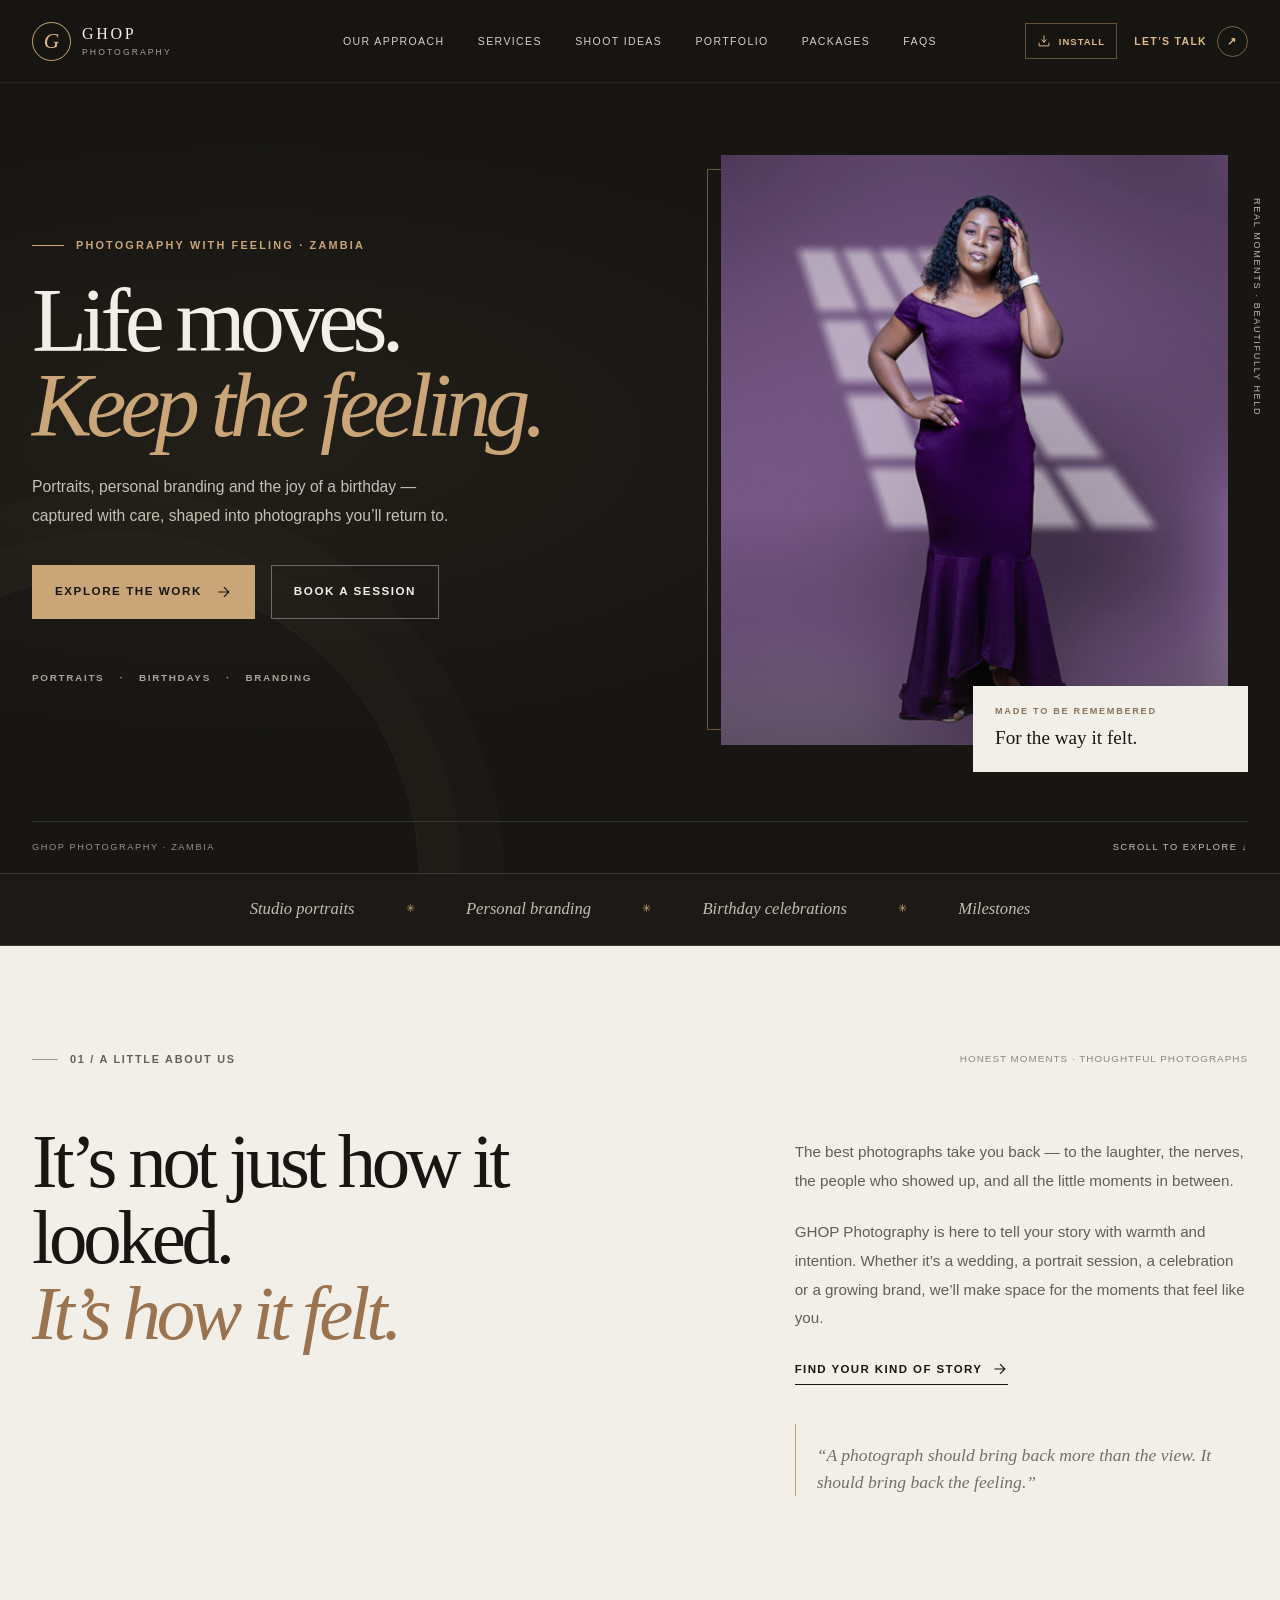
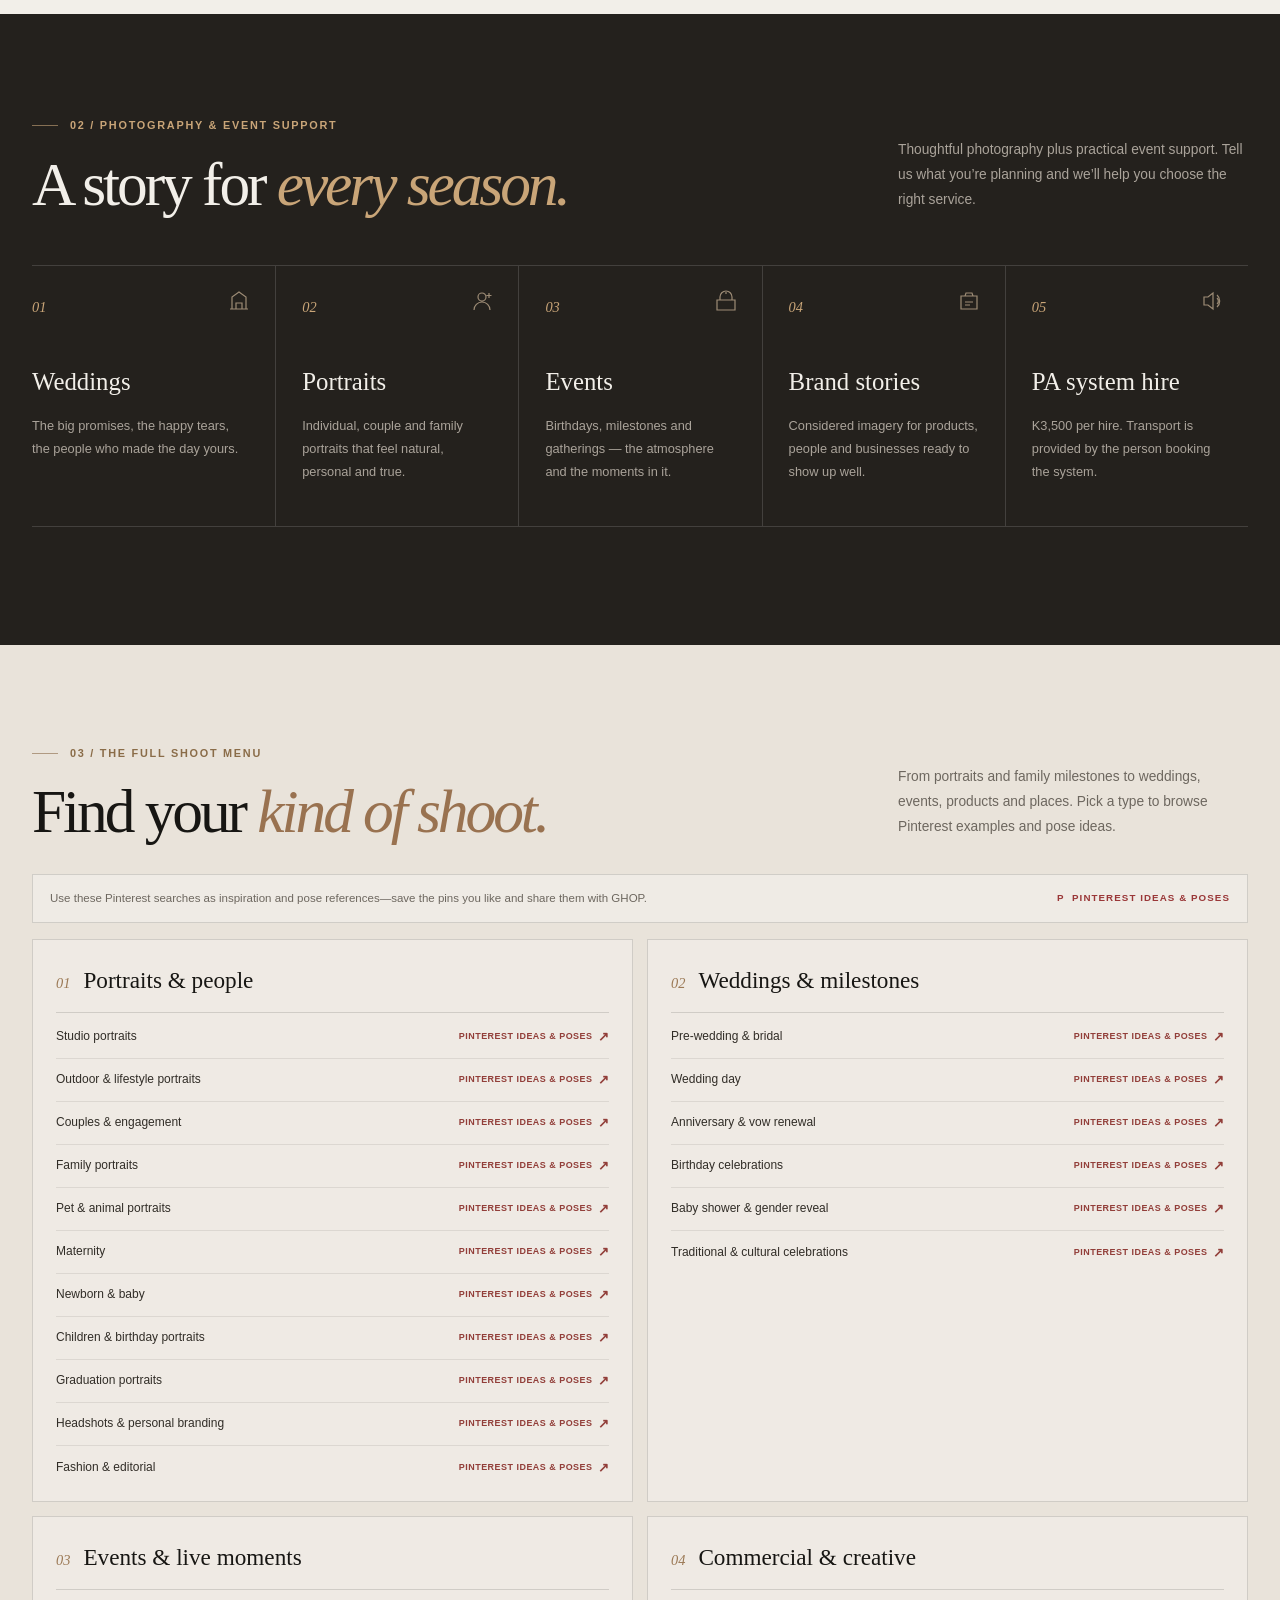
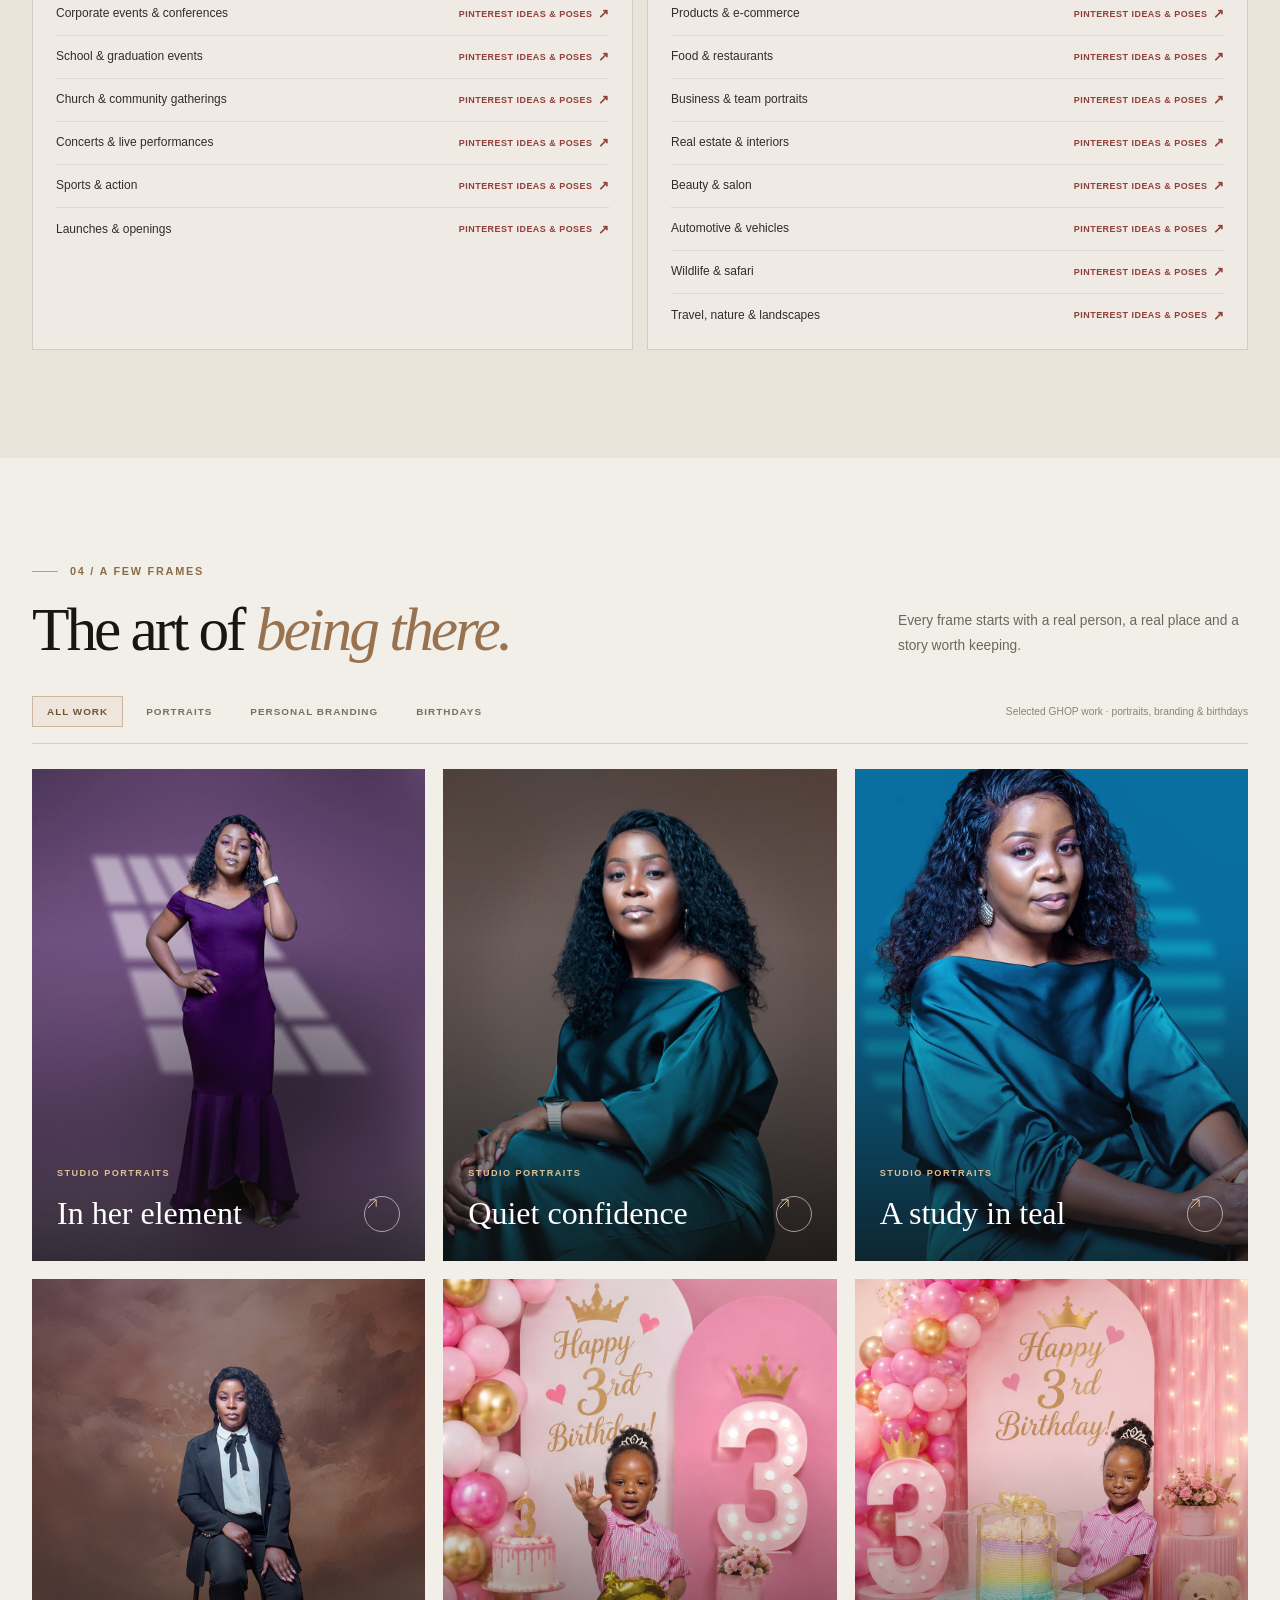
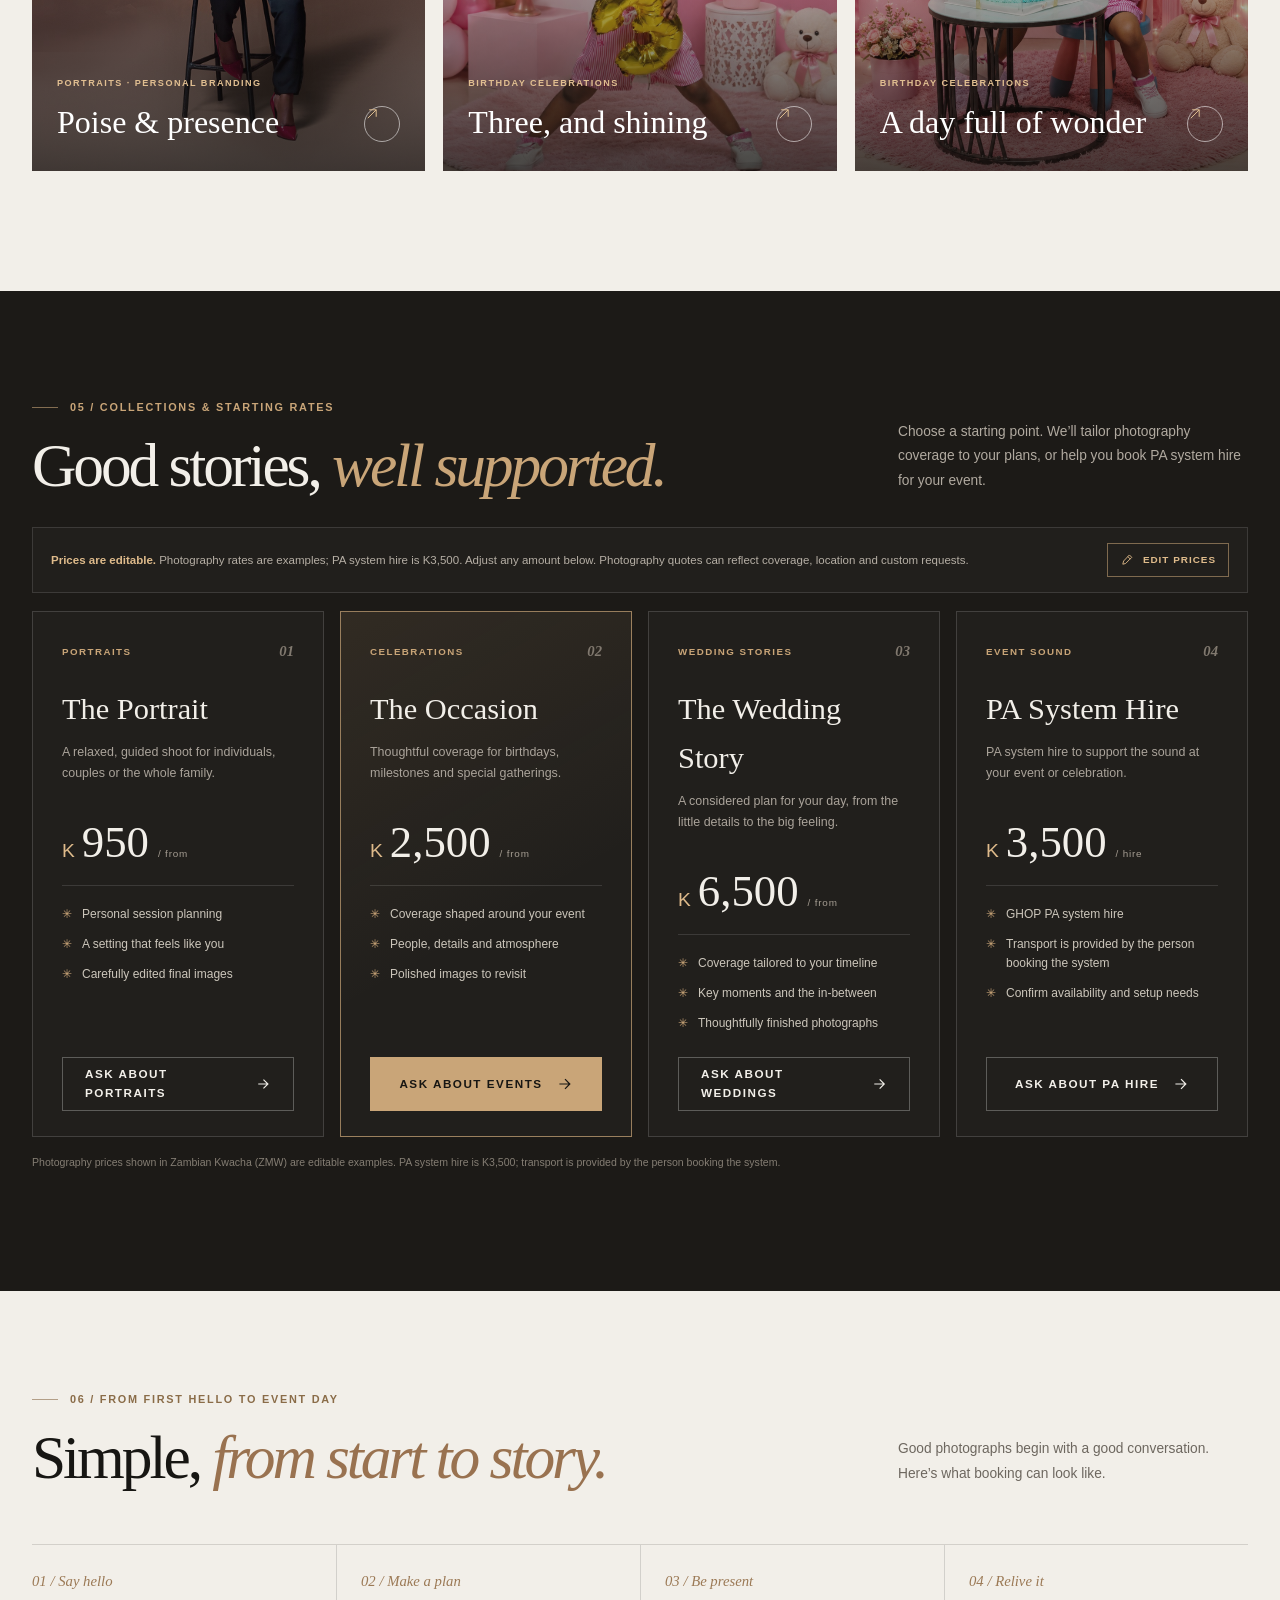
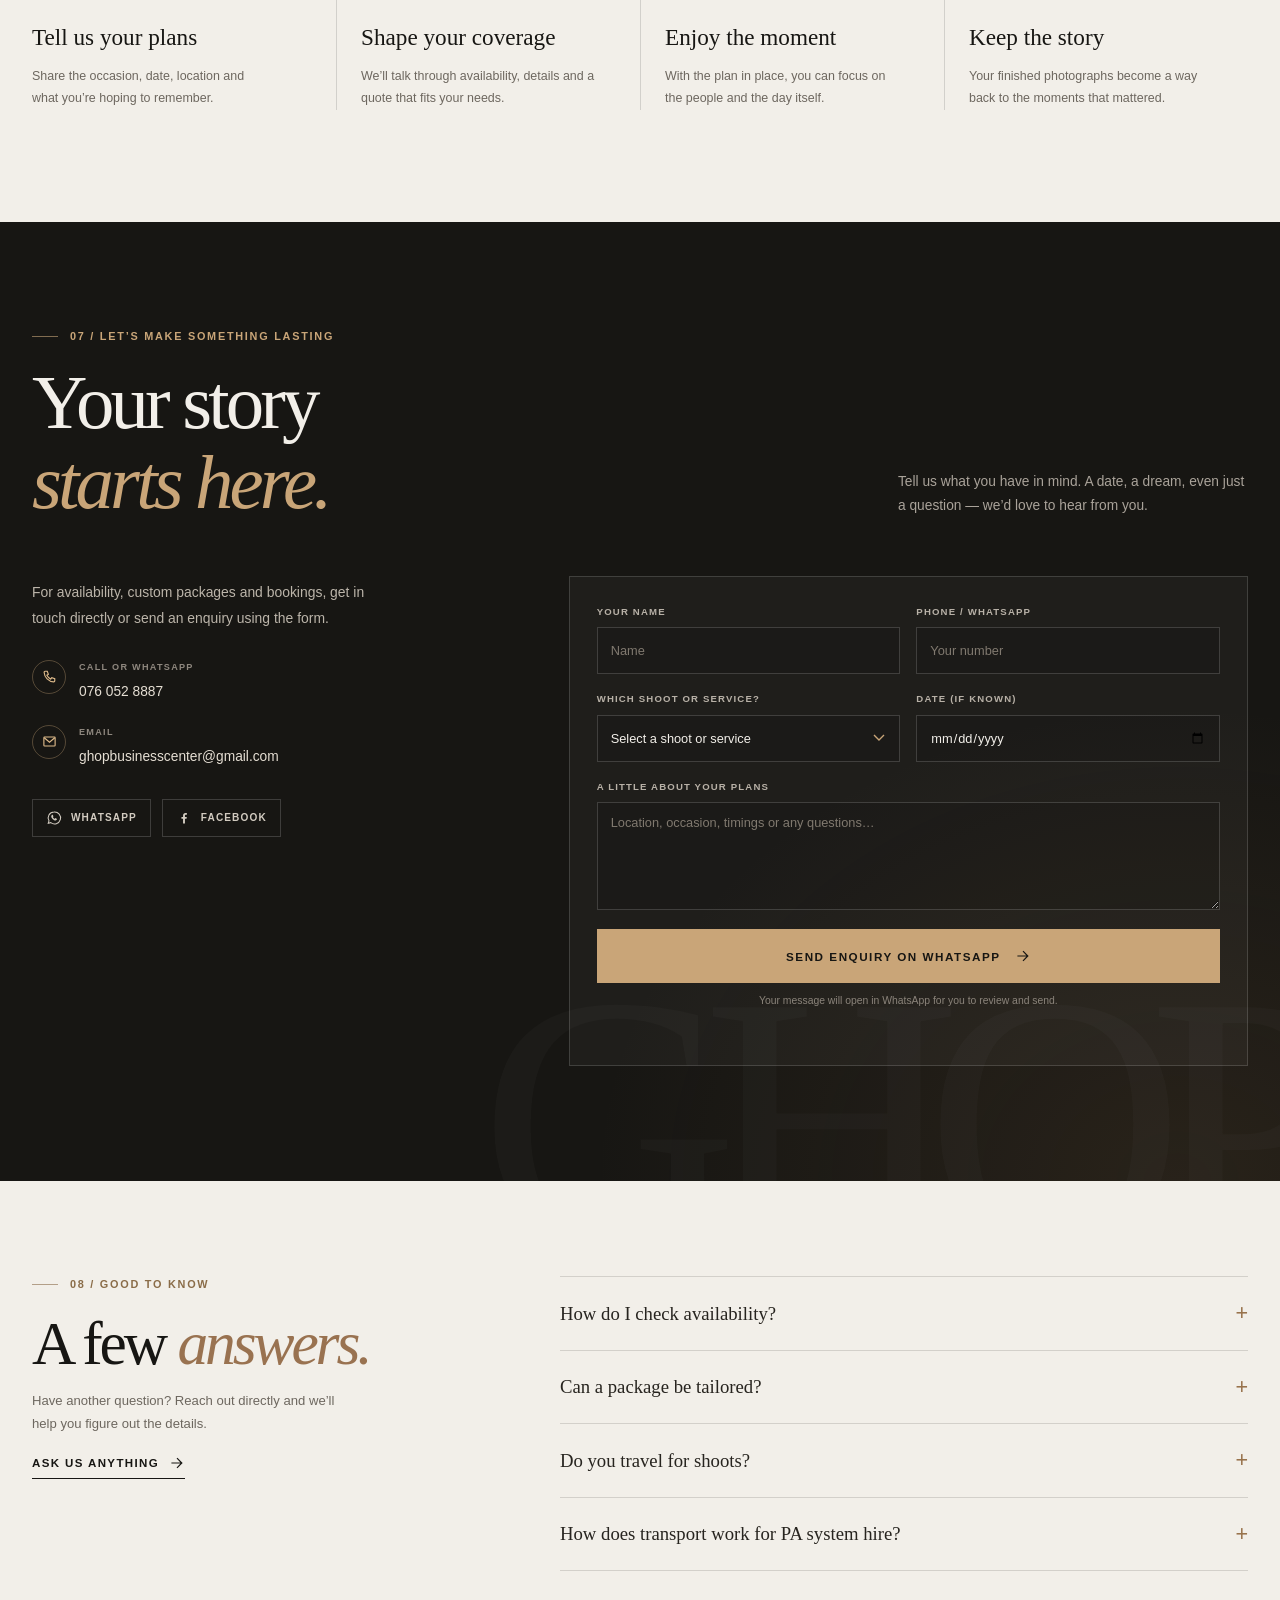
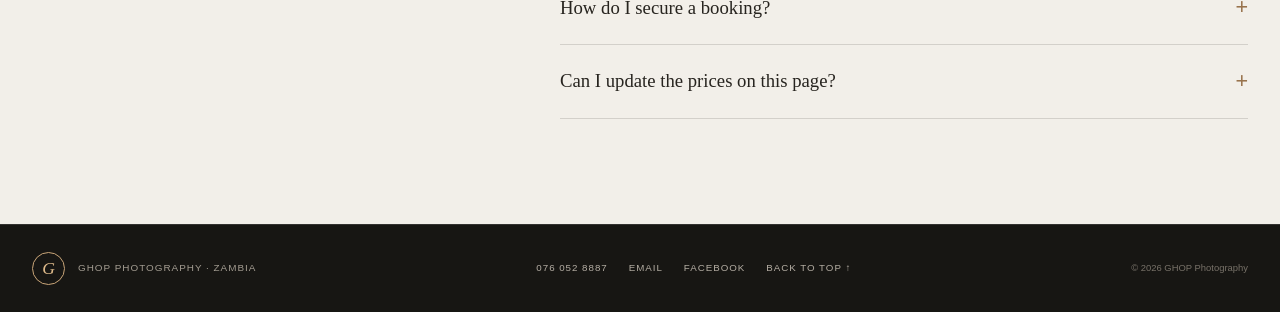
==== commit 7fecd779: "Add files via upload" ====
--- a/index.html
+++ b/index.html
@@ -138,6 +138,27 @@
     .service-icon svg { width: 100%; height: 100%; fill: none; stroke: currentColor; stroke-width: 1.2; }
     .service-card h3 { margin: 43px 0 12px; font-family: var(--serif); font-size: 1.55rem; font-weight: 400; }
     .service-card p { max-width: 240px; margin: 0; color: #aaa39a; font-size: .8rem; line-height: 1.8; }
+
+    /* Shoot-type directory and Pinterest inspiration */
+    .shoot-types-section { padding: 100px 0 108px; color: var(--ink); background: var(--paper-warm); }
+    .shoot-types-section .section-kicker { color: #8a6c48; }
+    .shoot-types-section .section-header { margin-bottom: 30px; }
+    .shoot-types-section .section-header h2 em { color: #997250; }
+    .shoot-types-section .section-header p { color: #6d675f; }
+    .shoot-ideas-intro { display: flex; justify-content: space-between; align-items: center; gap: 20px; margin-bottom: 16px; padding: 14px 17px; border: 1px solid var(--line-light); color: #6d675f; background: rgba(255,255,255,.28); font-size: .72rem; line-height: 1.65; }
+    .pinterest-mark { flex: 0 0 auto; color: #9a3738; font-size: .61rem; font-weight: 700; letter-spacing: .11em; text-transform: uppercase; }
+    .shoot-category-grid { display: grid; grid-template-columns: repeat(2, minmax(0, 1fr)); gap: 14px; }
+    .shoot-category { min-width: 0; padding: 22px 23px 12px; border: 1px solid var(--line-light); background: rgba(255,255,255,.25); }
+    .shoot-category-heading { display: flex; align-items: baseline; gap: 13px; margin-bottom: 3px; padding-bottom: 13px; border-bottom: 1px solid var(--line-light); }
+    .shoot-category-heading > span { color: #9b7955; font-family: var(--serif); font-size: .9rem; font-style: italic; }
+    .shoot-category-heading h3 { margin: 0; color: var(--ink); font-family: var(--serif); font-size: 1.45rem; font-weight: 400; }
+    .shoot-type-list { margin: 0; padding: 0; list-style: none; }
+    .shoot-type-row { display: flex; justify-content: space-between; align-items: center; gap: 12px; min-height: 43px; padding: 8px 0; border-bottom: 1px solid rgba(23,22,19,.09); color: #312d27; font-size: .75rem; line-height: 1.45; }
+    .shoot-type-row:last-child { border-bottom: 0; }
+    .shoot-type-row > span { flex: 1 1 auto; min-width: 0; }
+    .pinterest-link { flex: 0 0 auto; display: inline-flex; align-items: center; gap: 5px; color: #923e39; font-size: .56rem; font-weight: 700; letter-spacing: .055em; text-align: right; text-transform: uppercase; white-space: nowrap; transition: color .2s ease; }
+    .pinterest-link:hover { color: #63221f; text-decoration: underline; text-underline-offset: 3px; }
+    .pinterest-arrow { font-size: .83rem; line-height: 1; }
 
     /* Portfolio */
     .portfolio-section { padding: 105px 0 120px; color: var(--ink); background: var(--paper); }
@@ -320,13 +341,14 @@
       .hero-photo-wrap { height: clamp(380px, 65vw, 500px); }
       .hero-services { gap: 9px; margin-top: 35px; font-size: .55rem; }
       .hero-services span + span::before { margin-right: 9px; }
-      .about-section, .services-section, .portfolio-section, .packages-section, .process-section, .contact-section { padding-block: 82px; }
+      .about-section, .services-section, .shoot-types-section, .portfolio-section, .packages-section, .process-section, .contact-section { padding-block: 82px; }
       .about-grid { gap: 40px; }
       .services-grid { grid-template-columns: repeat(2, 1fr); }
       .service-card { min-height: 220px; padding-right: 20px; }
       .service-card:nth-child(odd) { border-left: 0; padding-left: 0; }
       .service-card:nth-child(even) { border-left: 1px solid var(--line-dark); }
       .service-card:nth-child(n+3) { border-top: 1px solid var(--line-dark); padding-top: 25px; }
+      .shoot-category-grid { grid-template-columns: 1fr; }
       .gallery-grid { gap: 12px; }
       .gallery-card { grid-column: span 6; }
       .package-card { padding: 23px 20px 20px; }
@@ -365,7 +387,7 @@
       .service-ribbon { gap: 11px 18px; padding: 18px 14px; }
       .service-ribbon span { font-size: .9rem; }
       .service-ribbon i { font-size: .55rem; }
-      .about-section, .services-section, .portfolio-section, .packages-section, .process-section, .contact-section { padding-block: 68px; }
+      .about-section, .services-section, .shoot-types-section, .portfolio-section, .packages-section, .process-section, .contact-section { padding-block: 68px; }
       .about-topline { margin-bottom: 34px; }
       .about-topline .side-note { max-width: 110px; text-align: right; font-size: .52rem; }
       .about-grid { grid-template-columns: 1fr; gap: 26px; }
@@ -377,6 +399,11 @@
       .section-header .section-kicker { margin-bottom: 14px; }
       .section-header h2 { font-size: clamp(2.8rem, 12vw, 4.2rem); }
       .section-header p { margin-top: 15px; font-size: .82rem; }
+      .shoot-ideas-intro { align-items: flex-start; flex-direction: column; gap: 7px; font-size: .69rem; }
+      .shoot-category { padding: 18px 14px 8px; }
+      .shoot-category-heading h3 { font-size: 1.3rem; }
+      .shoot-type-row { gap: 8px; font-size: .7rem; }
+      .pinterest-link { font-size: .52rem; }
       .services-grid { grid-template-columns: 1fr 1fr; }
       .service-card { min-height: 211px; padding-top: 21px; padding-right: 12px; }
       .service-card + .service-card { padding-left: 15px; }
@@ -442,6 +469,7 @@
       <nav class="primary-nav" id="primary-nav" aria-label="Main navigation">
         <a href="#about">Our approach</a>
         <a href="#services">Services</a>
+        <a href="#shoot-types">Shoot ideas</a>
         <a href="#portfolio">Portfolio</a>
         <a href="#packages">Packages</a>
         <a href="#faq">FAQs</a>
@@ -544,11 +572,77 @@
       </div>
     </section>
 
+    <section class="shoot-types-section" id="shoot-types" aria-labelledby="shoot-types-title">
+      <div class="shell">
+        <div class="section-header">
+          <div>
+            <div class="section-kicker">03 / The full shoot menu</div>
+            <h2 id="shoot-types-title">Find your <em>kind of shoot.</em></h2>
+          </div>
+          <p>From portraits and family milestones to weddings, events, products and places. Pick a type to browse Pinterest examples and pose ideas.</p>
+        </div>
+        <div class="shoot-ideas-intro"><span>Use these Pinterest searches as inspiration and pose references—save the pins you like and share them with GHOP.</span><span class="pinterest-mark">P&nbsp; Pinterest ideas &amp; poses</span></div>
+        <div class="shoot-category-grid">
+          <article class="shoot-category" aria-labelledby="shoot-people-title">
+            <div class="shoot-category-heading"><span>01</span><h3 id="shoot-people-title">Portraits &amp; people</h3></div>
+            <ul class="shoot-type-list">
+              <li class="shoot-type-row"><span>Studio portraits</span><a class="pinterest-link" href="https://www.pinterest.com/search/pins/?q=studio%20portrait%20photoshoot%20ideas%20poses" target="_blank" rel="noopener noreferrer" aria-label="Browse Pinterest studio portrait ideas and poses">Pinterest ideas &amp; poses <span class="pinterest-arrow" aria-hidden="true">↗</span></a></li>
+              <li class="shoot-type-row"><span>Outdoor &amp; lifestyle portraits</span><a class="pinterest-link" href="https://www.pinterest.com/search/pins/?q=outdoor%20lifestyle%20portrait%20photoshoot%20ideas%20poses" target="_blank" rel="noopener noreferrer" aria-label="Browse Pinterest outdoor lifestyle portrait ideas and poses">Pinterest ideas &amp; poses <span class="pinterest-arrow" aria-hidden="true">↗</span></a></li>
+              <li class="shoot-type-row"><span>Couples &amp; engagement</span><a class="pinterest-link" href="https://www.pinterest.com/search/pins/?q=couple%20engagement%20photoshoot%20ideas%20poses" target="_blank" rel="noopener noreferrer" aria-label="Browse Pinterest couple and engagement photo ideas and poses">Pinterest ideas &amp; poses <span class="pinterest-arrow" aria-hidden="true">↗</span></a></li>
+              <li class="shoot-type-row"><span>Family portraits</span><a class="pinterest-link" href="https://www.pinterest.com/search/pins/?q=family%20photoshoot%20pose%20ideas" target="_blank" rel="noopener noreferrer" aria-label="Browse Pinterest family photo pose ideas">Pinterest ideas &amp; poses <span class="pinterest-arrow" aria-hidden="true">↗</span></a></li>
+              <li class="shoot-type-row"><span>Pet &amp; animal portraits</span><a class="pinterest-link" href="https://www.pinterest.com/search/pins/?q=pet%20animal%20portrait%20photoshoot%20ideas%20poses" target="_blank" rel="noopener noreferrer" aria-label="Browse Pinterest pet and animal portrait ideas and poses">Pinterest ideas &amp; poses <span class="pinterest-arrow" aria-hidden="true">↗</span></a></li>
+              <li class="shoot-type-row"><span>Maternity</span><a class="pinterest-link" href="https://www.pinterest.com/search/pins/?q=maternity%20photoshoot%20ideas%20poses" target="_blank" rel="noopener noreferrer" aria-label="Browse Pinterest maternity photo ideas and poses">Pinterest ideas &amp; poses <span class="pinterest-arrow" aria-hidden="true">↗</span></a></li>
+              <li class="shoot-type-row"><span>Newborn &amp; baby</span><a class="pinterest-link" href="https://www.pinterest.com/search/pins/?q=newborn%20baby%20photoshoot%20ideas%20poses" target="_blank" rel="noopener noreferrer" aria-label="Browse Pinterest newborn and baby photo ideas and poses">Pinterest ideas &amp; poses <span class="pinterest-arrow" aria-hidden="true">↗</span></a></li>
+              <li class="shoot-type-row"><span>Children &amp; birthday portraits</span><a class="pinterest-link" href="https://www.pinterest.com/search/pins/?q=kids%20birthday%20photoshoot%20ideas%20poses" target="_blank" rel="noopener noreferrer" aria-label="Browse Pinterest children's birthday photo ideas and poses">Pinterest ideas &amp; poses <span class="pinterest-arrow" aria-hidden="true">↗</span></a></li>
+              <li class="shoot-type-row"><span>Graduation portraits</span><a class="pinterest-link" href="https://www.pinterest.com/search/pins/?q=graduation%20photoshoot%20ideas%20poses" target="_blank" rel="noopener noreferrer" aria-label="Browse Pinterest graduation photo ideas and poses">Pinterest ideas &amp; poses <span class="pinterest-arrow" aria-hidden="true">↗</span></a></li>
+              <li class="shoot-type-row"><span>Headshots &amp; personal branding</span><a class="pinterest-link" href="https://www.pinterest.com/search/pins/?q=professional%20headshot%20personal%20branding%20photoshoot%20ideas%20poses" target="_blank" rel="noopener noreferrer" aria-label="Browse Pinterest headshot and personal branding photo ideas and poses">Pinterest ideas &amp; poses <span class="pinterest-arrow" aria-hidden="true">↗</span></a></li>
+              <li class="shoot-type-row"><span>Fashion &amp; editorial</span><a class="pinterest-link" href="https://www.pinterest.com/search/pins/?q=fashion%20editorial%20photoshoot%20ideas%20poses" target="_blank" rel="noopener noreferrer" aria-label="Browse Pinterest fashion editorial photo ideas and poses">Pinterest ideas &amp; poses <span class="pinterest-arrow" aria-hidden="true">↗</span></a></li>
+            </ul>
+          </article>
+          <article class="shoot-category" aria-labelledby="shoot-wedding-title">
+            <div class="shoot-category-heading"><span>02</span><h3 id="shoot-wedding-title">Weddings &amp; milestones</h3></div>
+            <ul class="shoot-type-list">
+              <li class="shoot-type-row"><span>Pre-wedding &amp; bridal</span><a class="pinterest-link" href="https://www.pinterest.com/search/pins/?q=pre-wedding%20bridal%20photoshoot%20ideas%20poses" target="_blank" rel="noopener noreferrer" aria-label="Browse Pinterest pre-wedding and bridal photo ideas and poses">Pinterest ideas &amp; poses <span class="pinterest-arrow" aria-hidden="true">↗</span></a></li>
+              <li class="shoot-type-row"><span>Wedding day</span><a class="pinterest-link" href="https://www.pinterest.com/search/pins/?q=wedding%20photography%20ideas%20poses" target="_blank" rel="noopener noreferrer" aria-label="Browse Pinterest wedding photography ideas and poses">Pinterest ideas &amp; poses <span class="pinterest-arrow" aria-hidden="true">↗</span></a></li>
+              <li class="shoot-type-row"><span>Anniversary &amp; vow renewal</span><a class="pinterest-link" href="https://www.pinterest.com/search/pins/?q=anniversary%20couple%20photoshoot%20ideas%20poses" target="_blank" rel="noopener noreferrer" aria-label="Browse Pinterest anniversary photo ideas and poses">Pinterest ideas &amp; poses <span class="pinterest-arrow" aria-hidden="true">↗</span></a></li>
+              <li class="shoot-type-row"><span>Birthday celebrations</span><a class="pinterest-link" href="https://www.pinterest.com/search/pins/?q=birthday%20celebration%20photography%20ideas%20poses" target="_blank" rel="noopener noreferrer" aria-label="Browse Pinterest birthday celebration photo ideas and poses">Pinterest ideas &amp; poses <span class="pinterest-arrow" aria-hidden="true">↗</span></a></li>
+              <li class="shoot-type-row"><span>Baby shower &amp; gender reveal</span><a class="pinterest-link" href="https://www.pinterest.com/search/pins/?q=baby%20shower%20photography%20ideas%20poses" target="_blank" rel="noopener noreferrer" aria-label="Browse Pinterest baby shower photo ideas and poses">Pinterest ideas &amp; poses <span class="pinterest-arrow" aria-hidden="true">↗</span></a></li>
+              <li class="shoot-type-row"><span>Traditional &amp; cultural celebrations</span><a class="pinterest-link" href="https://www.pinterest.com/search/pins/?q=traditional%20cultural%20wedding%20photography%20ideas%20poses" target="_blank" rel="noopener noreferrer" aria-label="Browse Pinterest traditional and cultural celebration photography ideas">Pinterest ideas &amp; poses <span class="pinterest-arrow" aria-hidden="true">↗</span></a></li>
+            </ul>
+          </article>
+          <article class="shoot-category" aria-labelledby="shoot-events-title">
+            <div class="shoot-category-heading"><span>03</span><h3 id="shoot-events-title">Events &amp; live moments</h3></div>
+            <ul class="shoot-type-list">
+              <li class="shoot-type-row"><span>Corporate events &amp; conferences</span><a class="pinterest-link" href="https://www.pinterest.com/search/pins/?q=corporate%20conference%20event%20photography%20ideas" target="_blank" rel="noopener noreferrer" aria-label="Browse Pinterest corporate and conference event photo ideas">Pinterest ideas &amp; poses <span class="pinterest-arrow" aria-hidden="true">↗</span></a></li>
+              <li class="shoot-type-row"><span>School &amp; graduation events</span><a class="pinterest-link" href="https://www.pinterest.com/search/pins/?q=school%20graduation%20event%20photography%20ideas" target="_blank" rel="noopener noreferrer" aria-label="Browse Pinterest school and graduation event photo ideas">Pinterest ideas &amp; poses <span class="pinterest-arrow" aria-hidden="true">↗</span></a></li>
+              <li class="shoot-type-row"><span>Church &amp; community gatherings</span><a class="pinterest-link" href="https://www.pinterest.com/search/pins/?q=church%20community%20event%20photography%20ideas" target="_blank" rel="noopener noreferrer" aria-label="Browse Pinterest church and community event photo ideas">Pinterest ideas &amp; poses <span class="pinterest-arrow" aria-hidden="true">↗</span></a></li>
+              <li class="shoot-type-row"><span>Concerts &amp; live performances</span><a class="pinterest-link" href="https://www.pinterest.com/search/pins/?q=concert%20live%20music%20photography%20ideas" target="_blank" rel="noopener noreferrer" aria-label="Browse Pinterest concert and live music photography ideas">Pinterest ideas &amp; poses <span class="pinterest-arrow" aria-hidden="true">↗</span></a></li>
+              <li class="shoot-type-row"><span>Sports &amp; action</span><a class="pinterest-link" href="https://www.pinterest.com/search/pins/?q=sports%20action%20photography%20ideas" target="_blank" rel="noopener noreferrer" aria-label="Browse Pinterest sports and action photography ideas">Pinterest ideas &amp; poses <span class="pinterest-arrow" aria-hidden="true">↗</span></a></li>
+              <li class="shoot-type-row"><span>Launches &amp; openings</span><a class="pinterest-link" href="https://www.pinterest.com/search/pins/?q=product%20launch%20event%20photography%20ideas" target="_blank" rel="noopener noreferrer" aria-label="Browse Pinterest product launch event photography ideas">Pinterest ideas &amp; poses <span class="pinterest-arrow" aria-hidden="true">↗</span></a></li>
+            </ul>
+          </article>
+          <article class="shoot-category" aria-labelledby="shoot-commercial-title">
+            <div class="shoot-category-heading"><span>04</span><h3 id="shoot-commercial-title">Commercial &amp; creative</h3></div>
+            <ul class="shoot-type-list">
+              <li class="shoot-type-row"><span>Products &amp; e-commerce</span><a class="pinterest-link" href="https://www.pinterest.com/search/pins/?q=product%20photography%20styling%20ideas%20poses" target="_blank" rel="noopener noreferrer" aria-label="Browse Pinterest product photography ideas">Pinterest ideas &amp; poses <span class="pinterest-arrow" aria-hidden="true">↗</span></a></li>
+              <li class="shoot-type-row"><span>Food &amp; restaurants</span><a class="pinterest-link" href="https://www.pinterest.com/search/pins/?q=food%20restaurant%20photography%20ideas" target="_blank" rel="noopener noreferrer" aria-label="Browse Pinterest food and restaurant photography ideas">Pinterest ideas &amp; poses <span class="pinterest-arrow" aria-hidden="true">↗</span></a></li>
+              <li class="shoot-type-row"><span>Business &amp; team portraits</span><a class="pinterest-link" href="https://www.pinterest.com/search/pins/?q=business%20team%20photoshoot%20ideas%20poses" target="_blank" rel="noopener noreferrer" aria-label="Browse Pinterest business team photo ideas and poses">Pinterest ideas &amp; poses <span class="pinterest-arrow" aria-hidden="true">↗</span></a></li>
+              <li class="shoot-type-row"><span>Real estate &amp; interiors</span><a class="pinterest-link" href="https://www.pinterest.com/search/pins/?q=real%20estate%20interior%20photography%20ideas" target="_blank" rel="noopener noreferrer" aria-label="Browse Pinterest real estate and interior photography ideas">Pinterest ideas &amp; poses <span class="pinterest-arrow" aria-hidden="true">↗</span></a></li>
+              <li class="shoot-type-row"><span>Beauty &amp; salon</span><a class="pinterest-link" href="https://www.pinterest.com/search/pins/?q=beauty%20salon%20photoshoot%20ideas%20poses" target="_blank" rel="noopener noreferrer" aria-label="Browse Pinterest beauty and salon photo ideas and poses">Pinterest ideas &amp; poses <span class="pinterest-arrow" aria-hidden="true">↗</span></a></li>
+              <li class="shoot-type-row"><span>Automotive &amp; vehicles</span><a class="pinterest-link" href="https://www.pinterest.com/search/pins/?q=automotive%20car%20photoshoot%20ideas%20poses" target="_blank" rel="noopener noreferrer" aria-label="Browse Pinterest automotive photo ideas and poses">Pinterest ideas &amp; poses <span class="pinterest-arrow" aria-hidden="true">↗</span></a></li>
+              <li class="shoot-type-row"><span>Wildlife &amp; safari</span><a class="pinterest-link" href="https://www.pinterest.com/search/pins/?q=wildlife%20safari%20photography%20ideas" target="_blank" rel="noopener noreferrer" aria-label="Browse Pinterest wildlife and safari photography ideas">Pinterest ideas &amp; poses <span class="pinterest-arrow" aria-hidden="true">↗</span></a></li>
+              <li class="shoot-type-row"><span>Travel, nature &amp; landscapes</span><a class="pinterest-link" href="https://www.pinterest.com/search/pins/?q=travel%20nature%20landscape%20photography%20ideas" target="_blank" rel="noopener noreferrer" aria-label="Browse Pinterest travel, nature and landscape photography ideas">Pinterest ideas &amp; poses <span class="pinterest-arrow" aria-hidden="true">↗</span></a></li>
+            </ul>
+          </article>
+        </div>
+      </div>
+    </section>
+
     <section class="portfolio-section" id="portfolio" aria-labelledby="portfolio-title">
       <div class="shell">
         <div class="section-header">
           <div>
-            <div class="section-kicker">03 / A few frames</div>
+            <div class="section-kicker">04 / A few frames</div>
             <h2 id="portfolio-title">The art of <em>being there.</em></h2>
           </div>
           <p>Every frame starts with a real person, a real place and a story worth keeping.</p>
@@ -595,7 +689,7 @@
       <div class="shell">
         <div class="section-header">
           <div>
-            <div class="section-kicker">04 / Collections & starting rates</div>
+            <div class="section-kicker">05 / Collections & starting rates</div>
             <h2 id="packages-title">Good stories, <em>well supported.</em></h2>
           </div>
           <p>Choose a starting point. We’ll tailor photography coverage to your plans, or help you book PA system hire for your event.</p>
@@ -650,7 +744,7 @@
       <div class="shell">
         <div class="section-header">
           <div>
-            <div class="section-kicker">05 / From first hello to final frame</div>
+            <div class="section-kicker">06 / From first hello to event day</div>
             <h2 id="process-title">Simple, <em>from start to story.</em></h2>
           </div>
           <p>Good photographs begin with a good conversation. Here’s what booking can look like.</p>
@@ -668,7 +762,7 @@
       <div class="shell">
         <div class="section-header">
           <div>
-            <div class="section-kicker">06 / Let’s make something lasting</div>
+            <div class="section-kicker">07 / Let’s make something lasting</div>
             <h2 id="contact-title">Your story<br><em>starts here.</em></h2>
           </div>
           <p>Tell us what you have in mind. A date, a dream, even just a question — we’d love to hear from you.</p>
@@ -692,7 +786,7 @@
           <form class="booking-form" id="booking-form">
             <div class="form-field"><label for="client-name">Your name</label><input id="client-name" name="name" type="text" placeholder="Name" autocomplete="name" required></div>
             <div class="form-field"><label for="client-phone">Phone / WhatsApp</label><input id="client-phone" name="phone" type="tel" placeholder="Your number" autocomplete="tel" required></div>
-            <div class="form-field"><label for="booking-service">What service do you need?</label><select id="booking-service" name="service" required><option value="" disabled selected>Select a service</option><option>Portrait Session</option><option>Event Coverage</option><option>Wedding Story</option><option>Brand Photography</option><option>PA System Hire</option><option>Something else</option></select></div>
+            <div class="form-field"><label for="booking-service">Which shoot or service?</label><select id="booking-service" name="service" required><option value="" disabled selected>Select a shoot or service</option><optgroup label="Portraits & people"><option>Portrait Session</option><option>Studio Portraits</option><option>Outdoor / Lifestyle Portraits</option><option>Couples / Engagement Session</option><option>Family Portraits</option><option>Pet / Animal Portraits</option><option>Maternity</option><option>Newborn / Baby</option><option>Children / Birthday Portraits</option><option>Graduation Portrait</option><option>Headshots / Personal Branding</option><option>Fashion / Editorial</option></optgroup><optgroup label="Weddings & milestones"><option>Wedding Story</option><option>Pre-wedding / Bridal</option><option>Wedding Day Coverage</option><option>Anniversary / Vow Renewal</option><option>Birthday Celebration</option><option>Baby Shower / Gender Reveal</option><option>Traditional / Cultural Celebration</option></optgroup><optgroup label="Events & live moments"><option>Event Coverage</option><option>Corporate / Conference</option><option>School / Graduation Event</option><option>Church / Community Gathering</option><option>Concert / Live Performance</option><option>Sports / Action</option><option>Launch / Opening</option></optgroup><optgroup label="Commercial & creative"><option>Brand Photography</option><option>Product / E-commerce</option><option>Food / Restaurant</option><option>Business / Team Portraits</option><option>Real Estate / Interiors</option><option>Beauty / Salon</option><option>Automotive / Vehicles</option><option>Wildlife / Safari</option><option>Travel / Nature / Landscape</option></optgroup><optgroup label="Additional service"><option>PA System Hire</option><option>Other / Custom Request</option></optgroup></select></div>
             <div class="form-field"><label for="booking-date">Date (if known)</label><input id="booking-date" name="date" type="date"></div>
             <div class="form-field full"><label for="booking-message">A little about your plans</label><textarea id="booking-message" name="message" placeholder="Location, occasion, timings or any questions…"></textarea></div>
             <div class="booking-submit"><button class="button" type="submit">Send enquiry on WhatsApp <svg viewBox="0 0 20 20" aria-hidden="true"><path d="M3 10h13M10 4l6 6-6 6" fill="none" stroke="currentColor" stroke-width="1.5"/></svg></button><p class="form-note">Your message will open in WhatsApp for you to review and send.</p></div>
@@ -705,7 +799,7 @@
     <section class="faq-section" id="faq" aria-labelledby="faq-title">
       <div class="shell faq-grid">
         <div class="faq-heading">
-          <div class="section-kicker">07 / Good to know</div>
+          <div class="section-kicker">08 / Good to know</div>
           <h2 id="faq-title">A few <em>answers.</em></h2>
           <p>Have another question? Reach out directly and we’ll help you figure out the details.</p>
           <a class="text-link" href="#contact">Ask us anything <svg viewBox="0 0 20 20" aria-hidden="true"><path d="M3 10h13M10 4l6 6-6 6" fill="none" stroke="currentColor" stroke-width="1.5"/></svg></a>
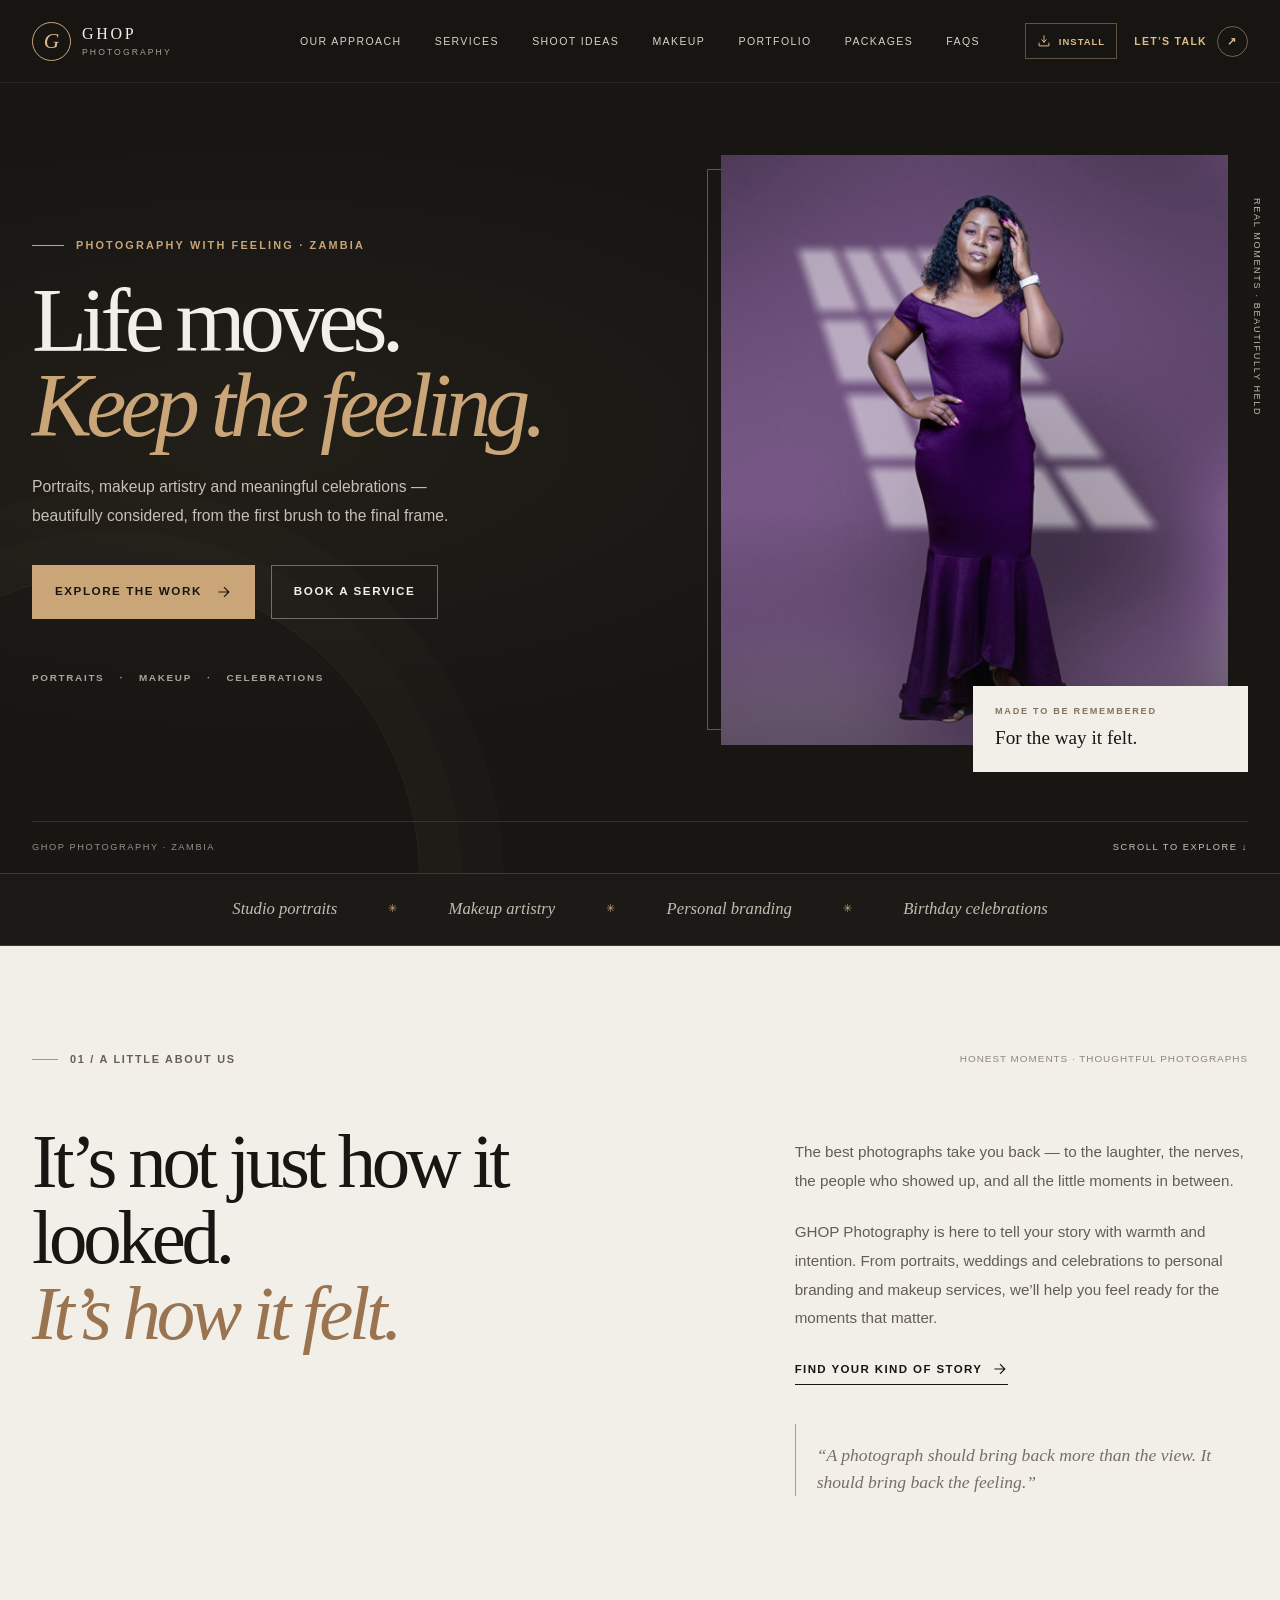
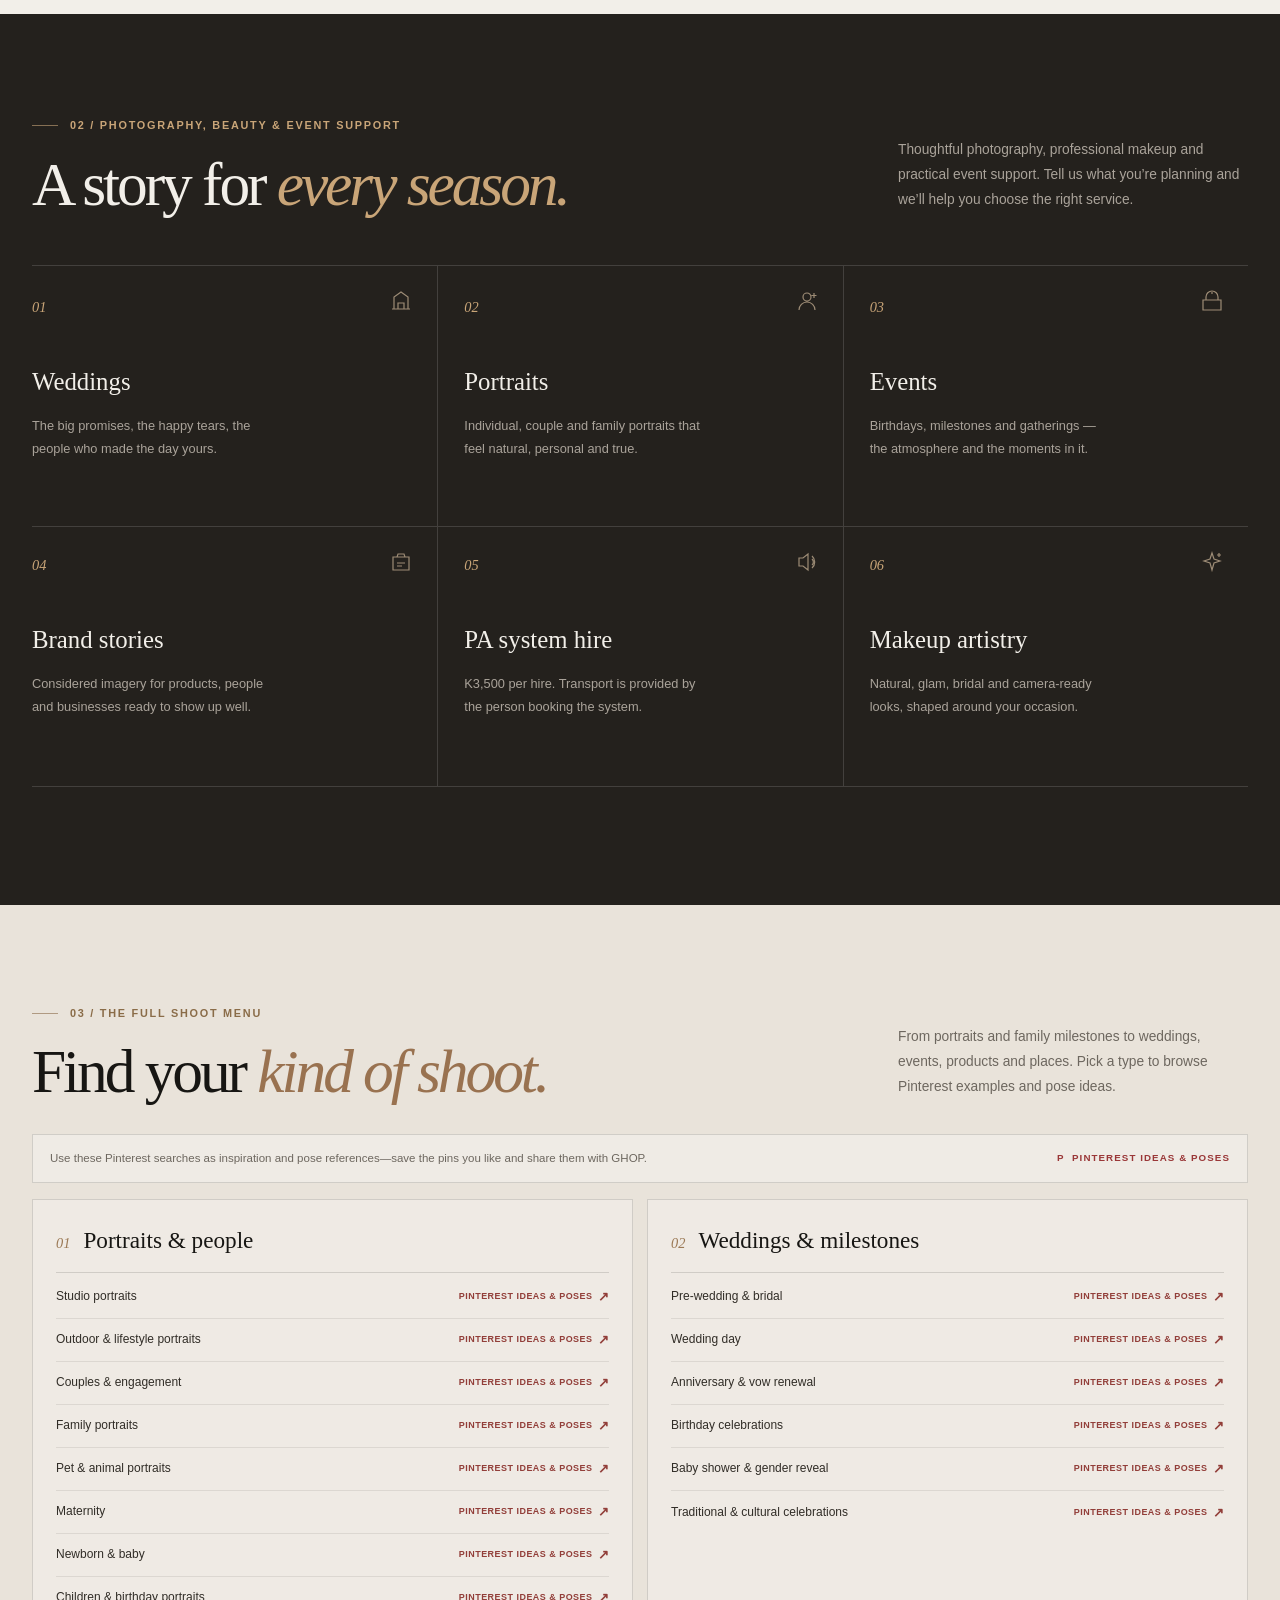
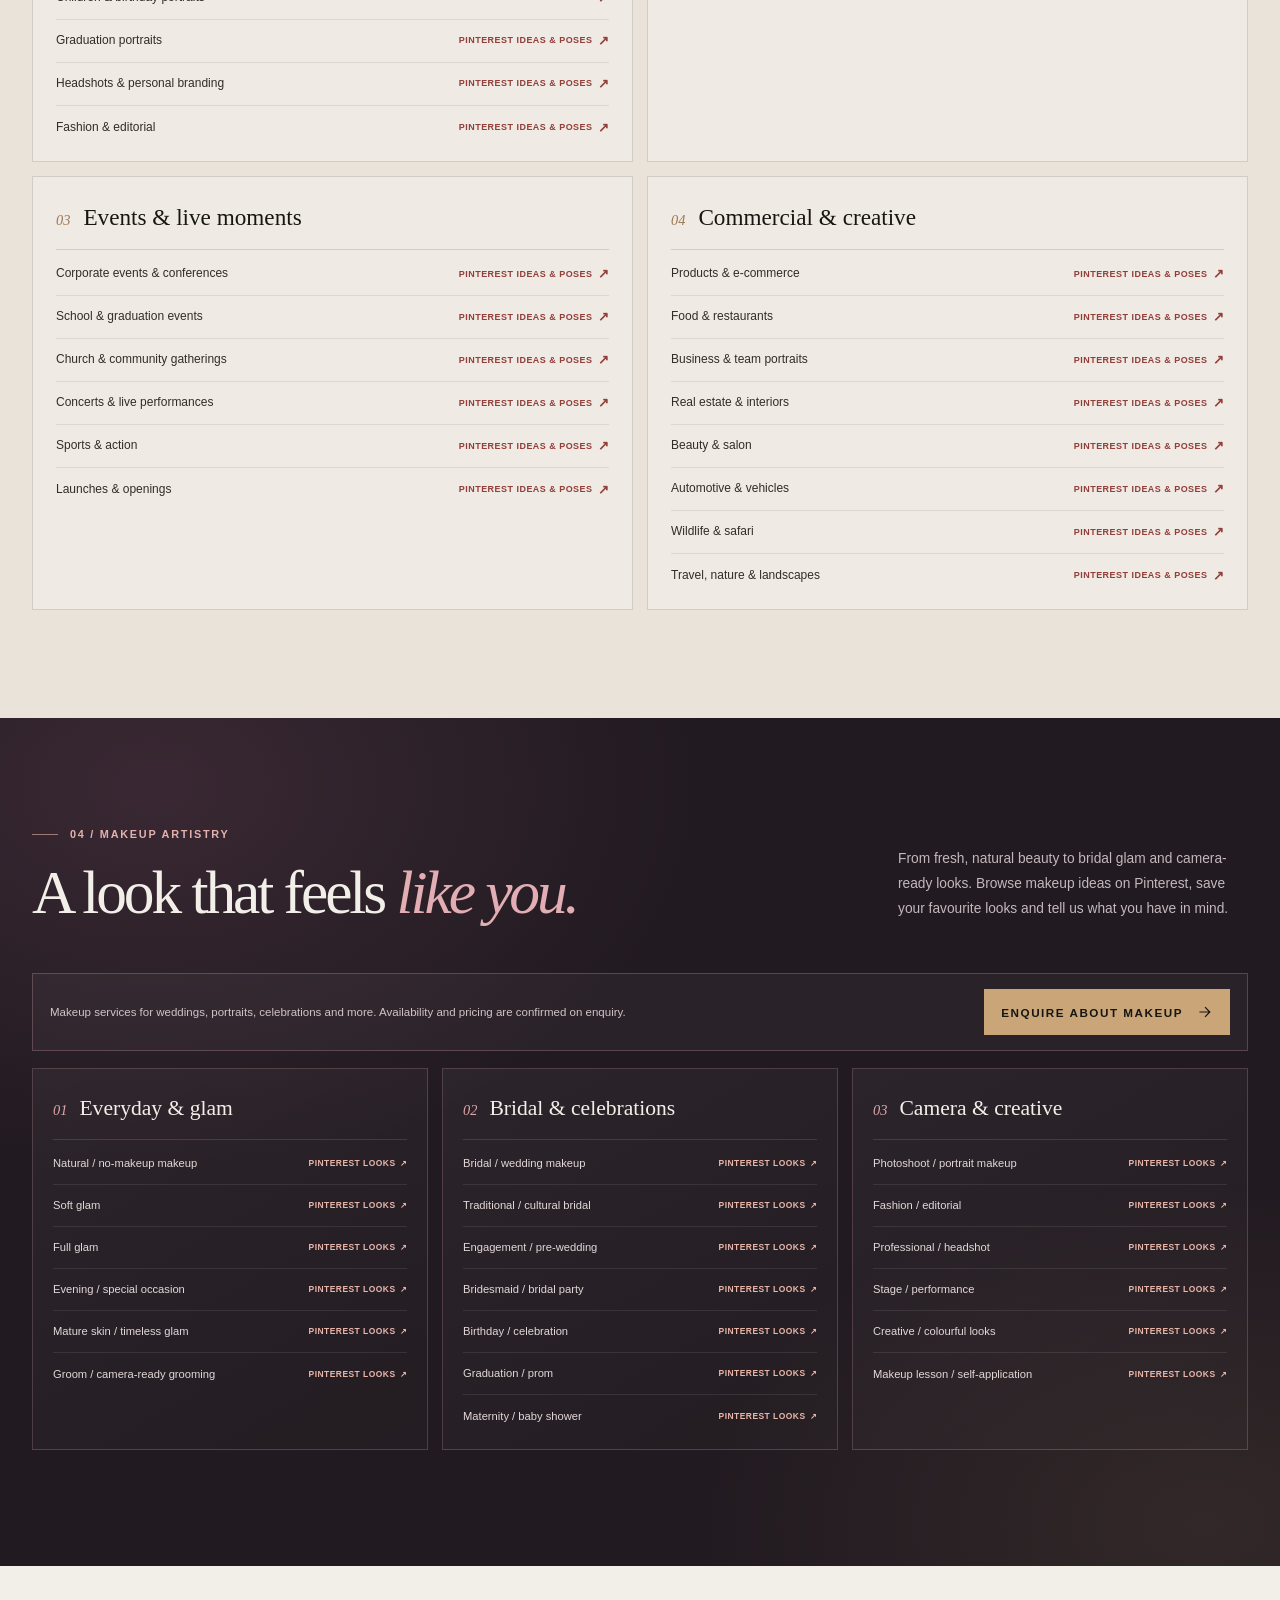
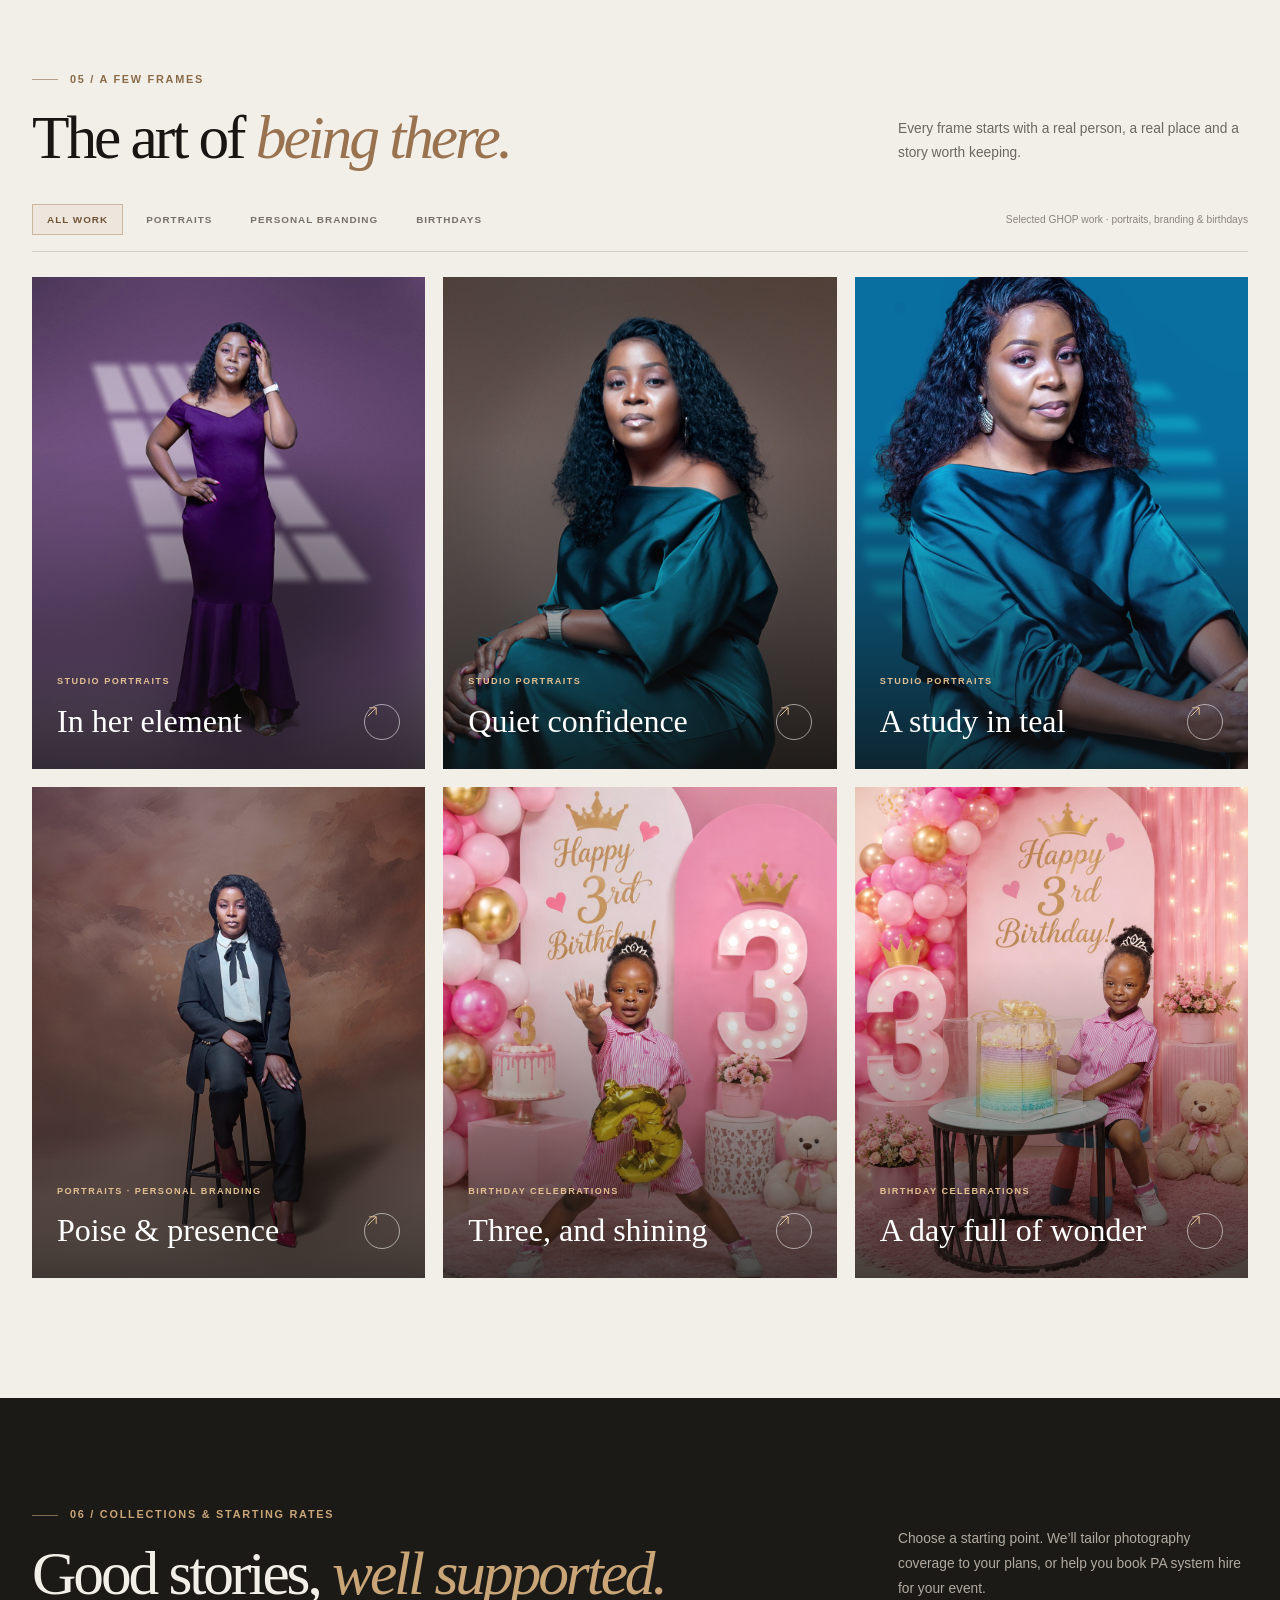
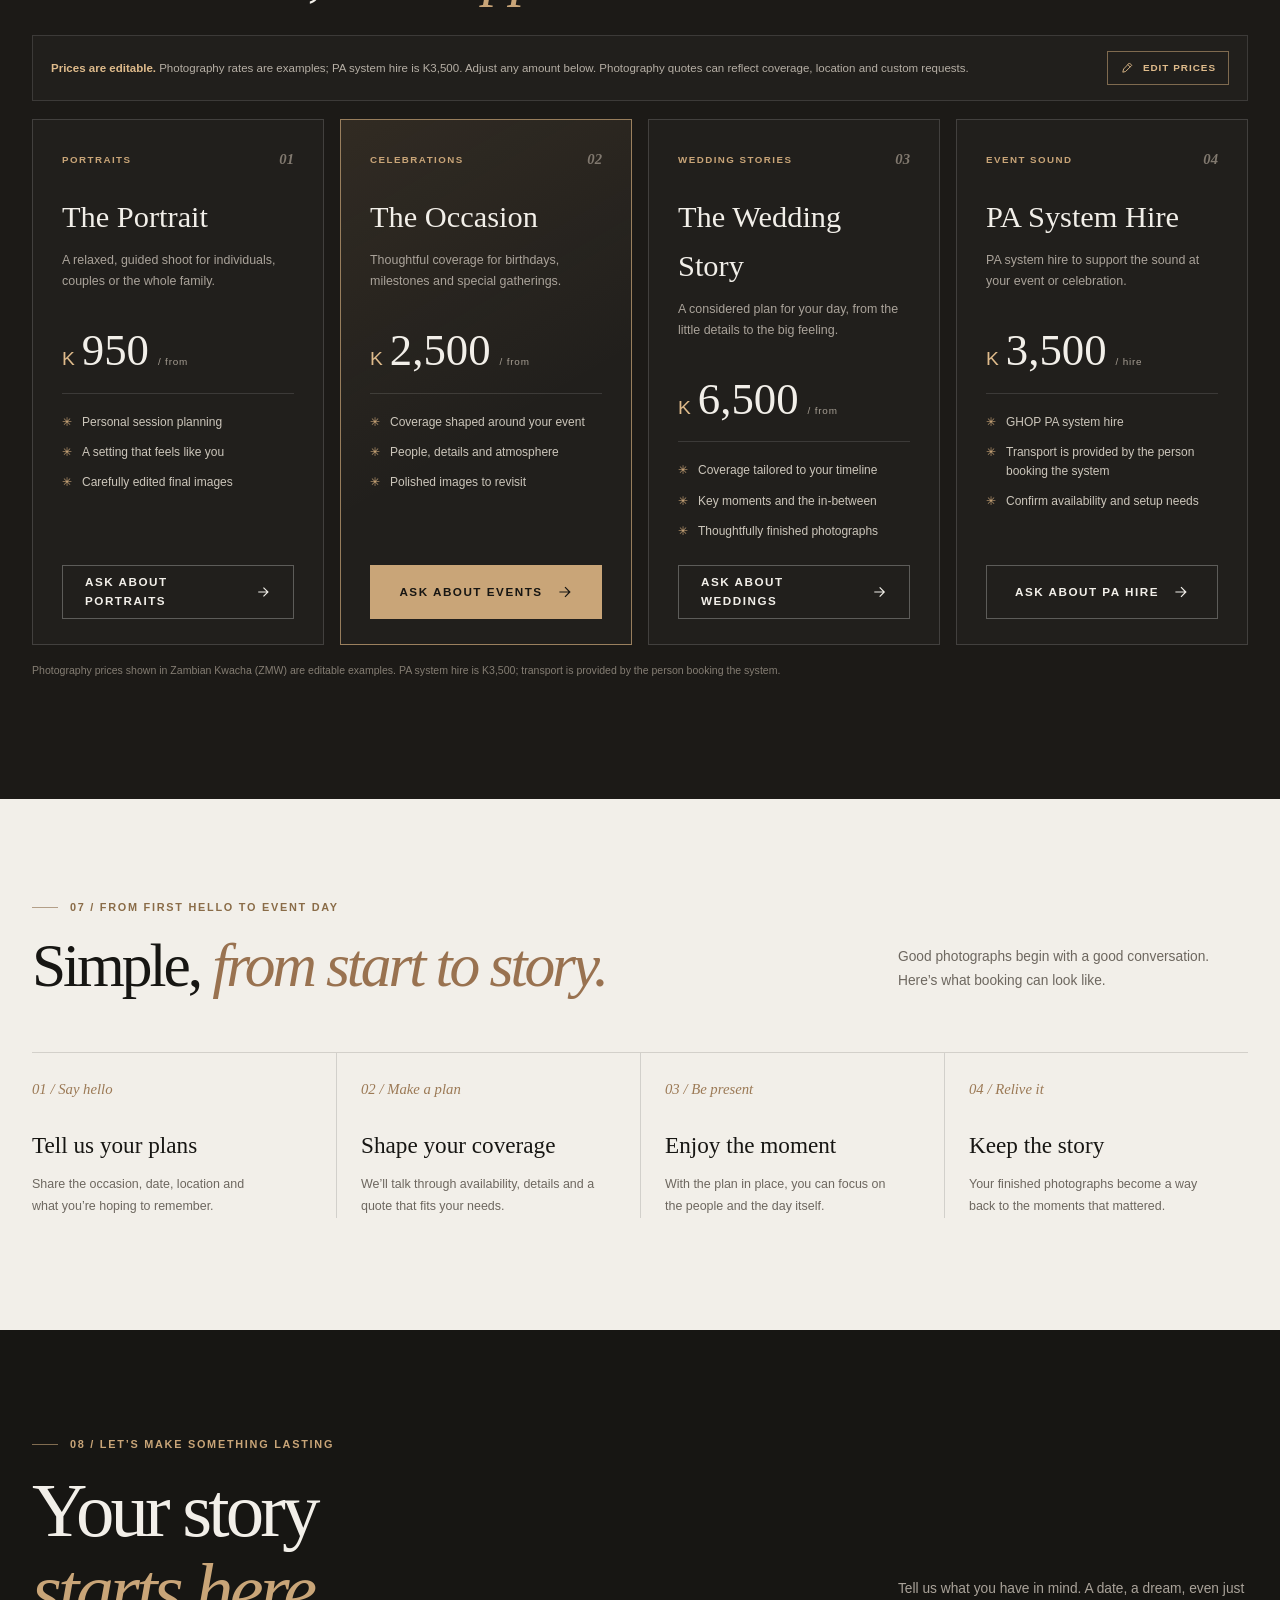
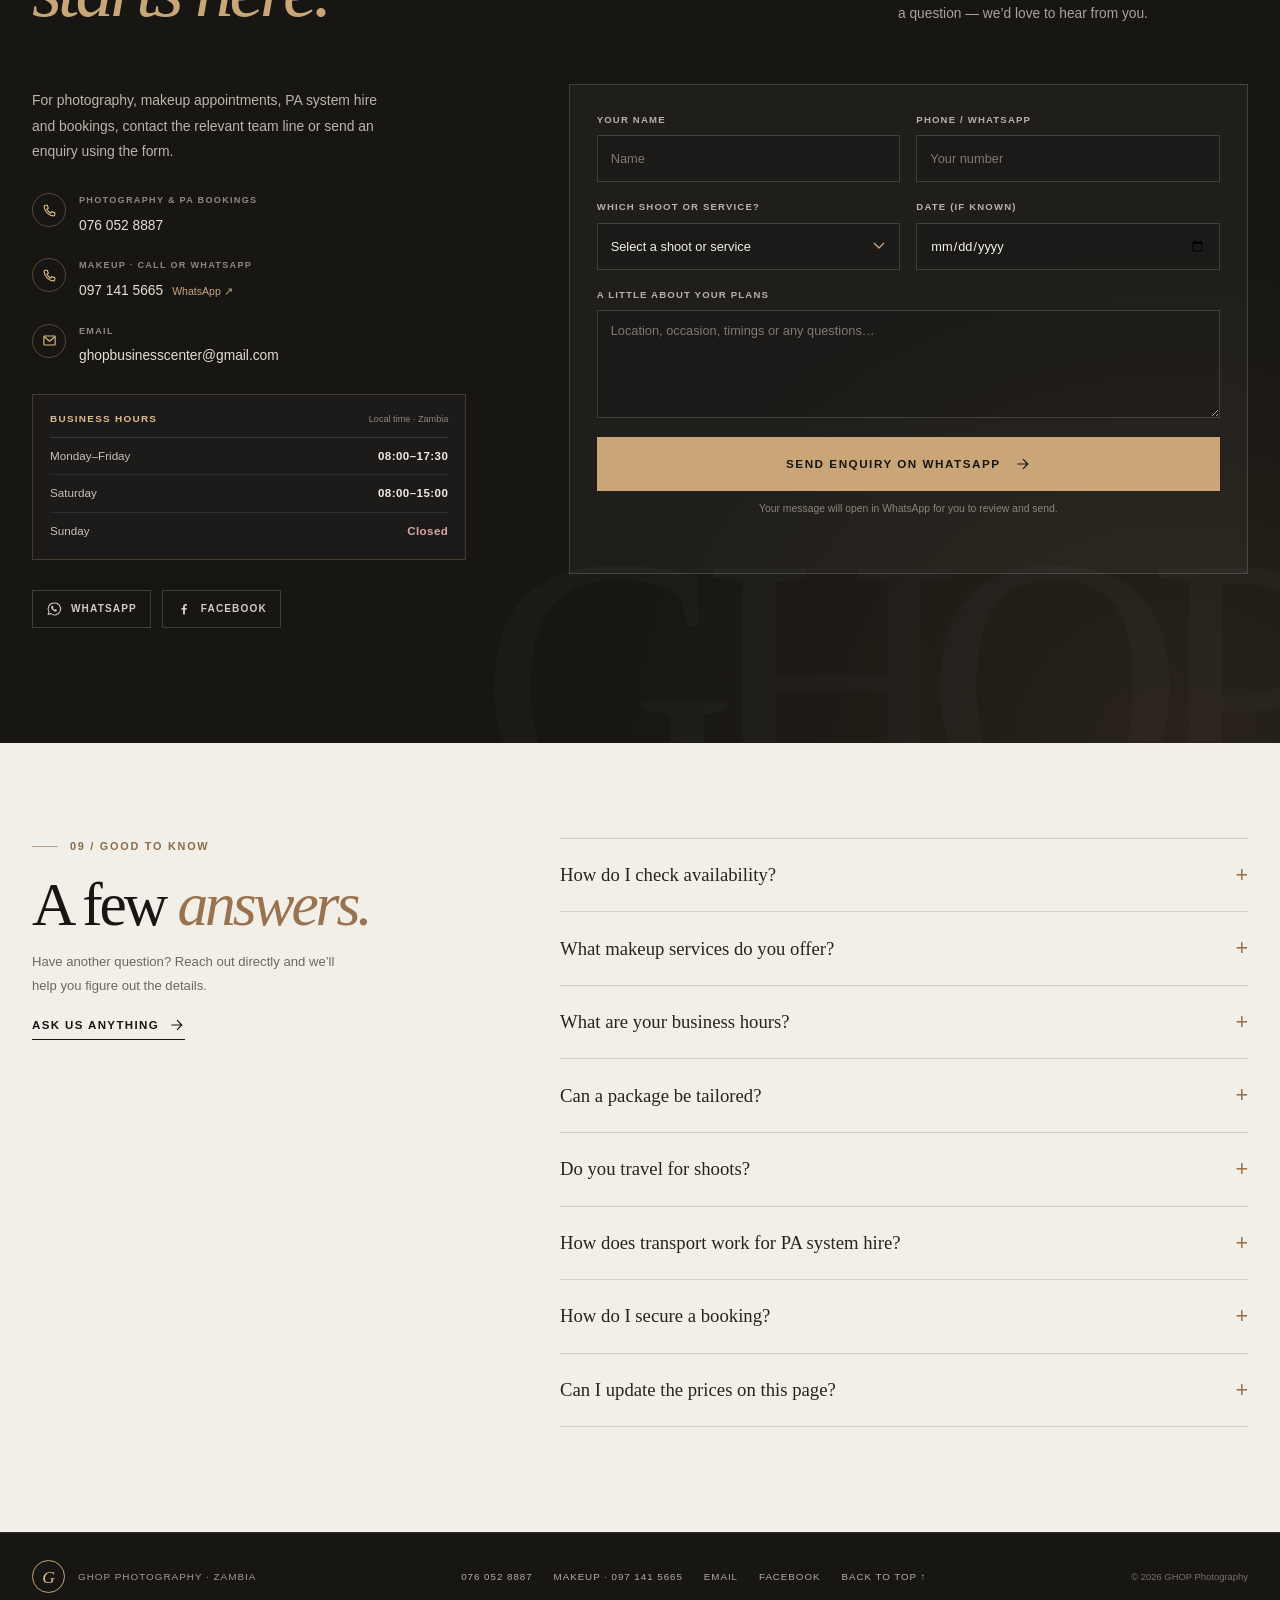
==== commit 1219db06: "Add files via upload" ====
--- a/index.html
+++ b/index.html
@@ -6,7 +6,7 @@
   <meta name="theme-color" content="#171613">
   <meta name="apple-mobile-web-app-capable" content="yes">
   <meta name="apple-mobile-web-app-status-bar-style" content="black-translucent">
-  <meta name="description" content="GHOP Photography in Zambia: portraits, celebrations, personal branding and PA system hire. Get in touch to book.">
+  <meta name="description" content="GHOP Photography in Zambia: portrait and event photography, professional makeup services, PA system hire and more. Book your session."
   <link rel="manifest" href="./manifest.webmanifest">
   <link rel="icon" type="image/png" sizes="192x192" href="./assets/icons/ghop-192.png">
   <link rel="apple-touch-icon" href="./assets/icons/ghop-192.png">
@@ -130,9 +130,11 @@
     .section-header h2 { margin: 0; font-family: var(--serif); font-size: clamp(2.65rem, 4.8vw, 4.6rem); font-weight: 400; letter-spacing: -.05em; line-height: 1.04; }
     .section-header h2 em { color: var(--gold); font-weight: 400; }
     .section-header p { max-width: 350px; margin: 0 0 4px; color: #aaa39a; font-size: .86rem; line-height: 1.8; }
-    .services-grid { display: grid; grid-template-columns: repeat(5, 1fr); border-top: 1px solid var(--line-dark); border-bottom: 1px solid var(--line-dark); }
+    .services-grid { display: grid; grid-template-columns: repeat(3, 1fr); border-top: 1px solid var(--line-dark); border-bottom: 1px solid var(--line-dark); }
     .service-card { position: relative; min-height: 260px; padding: 28px 25px 26px 0; }
     .service-card + .service-card { padding-left: 26px; border-left: 1px solid var(--line-dark); }
+    .service-card:nth-child(3n+1) { padding-left: 0; border-left: 0; }
+    .service-card:nth-child(n+4) { padding-top: 25px; border-top: 1px solid var(--line-dark); }
     .service-number { color: var(--gold); font-family: var(--serif); font-size: .9rem; font-style: italic; }
     .service-icon { position: absolute; top: 23px; right: 24px; width: 24px; height: 24px; color: #9d8c76; }
     .service-icon svg { width: 100%; height: 100%; fill: none; stroke: currentColor; stroke-width: 1.2; }
@@ -159,6 +161,25 @@
     .pinterest-link { flex: 0 0 auto; display: inline-flex; align-items: center; gap: 5px; color: #923e39; font-size: .56rem; font-weight: 700; letter-spacing: .055em; text-align: right; text-transform: uppercase; white-space: nowrap; transition: color .2s ease; }
     .pinterest-link:hover { color: #63221f; text-decoration: underline; text-underline-offset: 3px; }
     .pinterest-arrow { font-size: .83rem; line-height: 1; }
+
+    /* Makeup services — plum and champagne beauty palette */
+    .makeup-section { padding: 108px 0 116px; color: var(--paper); background: radial-gradient(ellipse at 12% 8%, rgba(169,105,139,.18), transparent 35%), radial-gradient(ellipse at 94% 95%, rgba(201,165,120,.1), transparent 30%), #211a20; }
+    .makeup-section .section-kicker { color: #e4b1ac; }
+    .makeup-section .section-header h2 em { color: #e2aeb3; }
+    .makeup-section .section-header p { color: #c4b8bc; }
+    .makeup-intro-bar { display: flex; align-items: center; justify-content: space-between; gap: 22px; margin: 0 0 17px; padding: 15px 17px; border: 1px solid rgba(226,174,179,.26); color: #d1c4c4; background: rgba(255,255,255,.035); font-size: .72rem; line-height: 1.65; }
+    .makeup-intro-bar .button { flex: 0 0 auto; min-height: 46px; padding-inline: 16px; white-space: nowrap; }
+    .makeup-category-grid { display: grid; grid-template-columns: repeat(3, minmax(0, 1fr)); gap: 14px; }
+    .makeup-category { min-width: 0; padding: 22px 20px 12px; border: 1px solid rgba(226,174,179,.22); background: linear-gradient(150deg, rgba(255,255,255,.045), rgba(255,255,255,.012)); }
+    .makeup-category-heading { display: flex; align-items: baseline; gap: 12px; margin-bottom: 3px; padding-bottom: 13px; border-bottom: 1px solid rgba(255,255,255,.12); }
+    .makeup-category-heading > span { color: #e0a6ac; font-family: var(--serif); font-size: .9rem; font-style: italic; }
+    .makeup-category-heading h3 { margin: 0; color: #f5eee8; font-family: var(--serif); font-size: 1.35rem; font-weight: 400; }
+    .makeup-type-list { margin: 0; padding: 0; list-style: none; }
+    .makeup-type-row { display: flex; justify-content: space-between; align-items: center; gap: 9px; min-height: 42px; padding: 8px 0; border-bottom: 1px solid rgba(255,255,255,.09); color: #e3d8d7; font-size: .7rem; line-height: 1.45; }
+    .makeup-type-row:last-child { border-bottom: 0; }
+    .makeup-type-row > span { flex: 1 1 auto; min-width: 0; }
+    .makeup-pinterest { flex: 0 0 auto; display: inline-flex; align-items: center; gap: 4px; color: #eab6aa; font-size: .53rem; font-weight: 700; letter-spacing: .055em; text-transform: uppercase; white-space: nowrap; transition: color .2s ease; }
+    .makeup-pinterest:hover { color: #fff0dc; text-decoration: underline; text-underline-offset: 3px; }
 
     /* Portfolio */
     .portfolio-section { padding: 105px 0 120px; color: var(--ink); background: var(--paper); }
@@ -240,6 +261,15 @@
     .contact-method small { display: block; margin: 0 0 4px; color: #8e877e; font-size: .57rem; font-weight: 700; letter-spacing: .14em; text-transform: uppercase; }
     .contact-method a, .contact-method span.value { color: #e5ded3; font-size: .86rem; transition: color .2s ease; }
     .contact-method a:hover { color: var(--gold-bright); }
+    .contact-method .inline-contact-link { margin-left: 9px; color: #c8a67f; font-size: .66rem; white-space: nowrap; }
+    .hours-card { margin-top: 26px; padding: 16px 17px 9px; border: 1px solid rgba(201,165,120,.24); background: rgba(255,255,255,.025); }
+    .hours-heading { display: flex; align-items: baseline; justify-content: space-between; gap: 12px; padding-bottom: 10px; border-bottom: 1px solid rgba(255,255,255,.12); }
+    .hours-heading span { color: var(--gold-bright); font-size: .62rem; font-weight: 700; letter-spacing: .13em; text-transform: uppercase; }
+    .hours-heading small { color: #8f887e; font-size: .57rem; }
+    .hours-row { display: flex; align-items: center; justify-content: space-between; gap: 12px; padding: 9px 0; border-bottom: 1px solid rgba(255,255,255,.08); color: #c9c1b7; font-size: .73rem; }
+    .hours-row:last-child { border-bottom: 0; }
+    .hours-row strong { color: #f1e9df; font-size: .72rem; font-weight: 600; letter-spacing: .04em; white-space: nowrap; }
+    .hours-row .hours-closed { color: #dba7a5; }
     .social-row { display: flex; gap: 11px; margin-top: 30px; }
     .social-link { display: inline-flex; align-items: center; gap: 9px; padding: 10px 13px; border: 1px solid rgba(255,255,255,.17); color: #d2cbc0; font-size: .63rem; font-weight: 700; letter-spacing: .11em; text-transform: uppercase; transition: all .2s ease; }
     .social-link:hover { color: var(--gold-bright); border-color: var(--gold); }
@@ -303,6 +333,13 @@
     .input-currency input { width: 100%; min-width: 0; height: 42px; padding: 0 11px; border: 0; outline: 0; color: white; background: transparent; text-align: right; font-size: .85rem; }
     .input-currency input:focus { box-shadow: inset 0 0 0 1px var(--gold); }
     .dialog-notice { margin: 18px 0 0; padding: 11px 13px; border-left: 2px solid var(--gold); color: #aaa39a; background: rgba(201,165,120,.07); font-size: .66rem; line-height: 1.65; }
+    .admin-intro { margin: -5px 0 20px; color: #aaa39a; font-size: .78rem; line-height: 1.7; }
+    .admin-field { display: flex; flex-direction: column; gap: 8px; }
+    .admin-field label { color: #b8b1a7; font-size: .6rem; font-weight: 700; letter-spacing: .12em; text-transform: uppercase; }
+    .admin-field input { width: 100%; min-height: 47px; padding: 0 13px; border: 1px solid rgba(255,255,255,.2); border-radius: 0; outline: 0; color: var(--paper); background: rgba(0,0,0,.18); font-size: .85rem; }
+    .admin-field input:focus { border-color: var(--gold); }
+    .admin-error { min-height: 1.2em; margin: 8px 0 0; color: #f2a7a0; font-size: .68rem; }
+    .admin-dialog .dialog-actions { margin-top: 8px; }
     .dialog-actions { display: flex; justify-content: space-between; align-items: center; gap: 12px; margin-top: 23px; }
     .reset-button { padding: 8px 0; border: 0; color: #aaa39a; background: transparent; font-size: .64rem; text-decoration: underline; text-underline-offset: 3px; cursor: pointer; }
     .reset-button:hover { color: var(--gold-bright); }
@@ -317,6 +354,7 @@
       .hero-grid { gap: 48px; }
       .hero h1 { font-size: clamp(3.8rem, 7vw, 6rem); }
       .gallery-grid { gap: 14px; }
+      .makeup-category-grid { grid-template-columns: repeat(2, minmax(0, 1fr)); }
       .package-grid { grid-template-columns: repeat(2, 1fr); }
       .contact-grid { gap: 50px; }
     }
@@ -341,7 +379,7 @@
       .hero-photo-wrap { height: clamp(380px, 65vw, 500px); }
       .hero-services { gap: 9px; margin-top: 35px; font-size: .55rem; }
       .hero-services span + span::before { margin-right: 9px; }
-      .about-section, .services-section, .shoot-types-section, .portfolio-section, .packages-section, .process-section, .contact-section { padding-block: 82px; }
+      .about-section, .services-section, .shoot-types-section, .makeup-section, .portfolio-section, .packages-section, .process-section, .contact-section { padding-block: 82px; }
       .about-grid { gap: 40px; }
       .services-grid { grid-template-columns: repeat(2, 1fr); }
       .service-card { min-height: 220px; padding-right: 20px; }
@@ -387,7 +425,7 @@
       .service-ribbon { gap: 11px 18px; padding: 18px 14px; }
       .service-ribbon span { font-size: .9rem; }
       .service-ribbon i { font-size: .55rem; }
-      .about-section, .services-section, .shoot-types-section, .portfolio-section, .packages-section, .process-section, .contact-section { padding-block: 68px; }
+      .about-section, .services-section, .shoot-types-section, .makeup-section, .portfolio-section, .packages-section, .process-section, .contact-section { padding-block: 68px; }
       .about-topline { margin-bottom: 34px; }
       .about-topline .side-note { max-width: 110px; text-align: right; font-size: .52rem; }
       .about-grid { grid-template-columns: 1fr; gap: 26px; }
@@ -404,6 +442,13 @@
       .shoot-category-heading h3 { font-size: 1.3rem; }
       .shoot-type-row { gap: 8px; font-size: .7rem; }
       .pinterest-link { font-size: .52rem; }
+      .makeup-intro-bar { align-items: flex-start; flex-direction: column; gap: 10px; font-size: .69rem; }
+      .makeup-intro-bar .button { width: 100%; }
+      .makeup-category-grid { grid-template-columns: 1fr; }
+      .makeup-category { padding: 18px 14px 8px; }
+      .makeup-category-heading h3 { font-size: 1.3rem; }
+      .makeup-type-row { gap: 8px; font-size: .69rem; }
+      .makeup-pinterest { font-size: .51rem; }
       .services-grid { grid-template-columns: 1fr 1fr; }
       .service-card { min-height: 211px; padding-top: 21px; padding-right: 12px; }
       .service-card + .service-card { padding-left: 15px; }
@@ -470,6 +515,7 @@
         <a href="#about">Our approach</a>
         <a href="#services">Services</a>
         <a href="#shoot-types">Shoot ideas</a>
+        <a href="#makeup">Makeup</a>
         <a href="#portfolio">Portfolio</a>
         <a href="#packages">Packages</a>
         <a href="#faq">FAQs</a>
@@ -487,12 +533,12 @@
         <div class="hero-copy">
           <div class="eyebrow">Photography with feeling · Zambia</div>
           <h1 id="hero-title">Life moves.<br><em>Keep the feeling.</em></h1>
-          <p class="hero-intro">Portraits, personal branding and the joy of a birthday — captured with care, shaped into photographs you’ll return to.</p>
+          <p class="hero-intro">Portraits, makeup artistry and meaningful celebrations — beautifully considered, from the first brush to the final frame.</p>
           <div class="hero-actions">
             <a class="button" href="#portfolio">Explore the work <svg viewBox="0 0 20 20" aria-hidden="true"><path d="M3 10h13M10 4l6 6-6 6" fill="none" stroke="currentColor" stroke-width="1.5"/></svg></a>
-            <a class="button button-outline" href="#contact">Book a session</a>
+            <a class="button button-outline" href="#contact">Book a service</a>
           </div>
-          <div class="hero-services" aria-label="Photography services"><span>Portraits</span><span>Birthdays</span><span>Branding</span></div>
+          <div class="hero-services" aria-label="Photography and beauty services"><span>Portraits</span><span>Makeup</span><span>Celebrations</span></div>
         </div>
         <div class="hero-visual">
           <div class="hero-frame" aria-hidden="true"></div>
@@ -506,8 +552,8 @@
       <div class="hero-bottomline"><span>GHOP Photography · Zambia</span><a href="#about">Scroll to explore ↓</a></div>
     </section>
 
-    <div class="service-ribbon" aria-label="Photography specialties">
-      <span>Studio portraits</span><i>✳</i><span>Personal branding</span><i>✳</i><span>Birthday celebrations</span><i>✳</i><span>Milestones</span>
+    <div class="service-ribbon" aria-label="Photography, beauty and event services">
+      <span>Studio portraits</span><i>✳</i><span>Makeup artistry</span><i>✳</i><span>Personal branding</span><i>✳</i><span>Birthday celebrations</span>
     </div>
 
     <section class="about-section" id="about" aria-labelledby="about-title">
@@ -520,7 +566,7 @@
           <h2 id="about-title">It’s not just how it looked.<br><em>It’s how it felt.</em></h2>
           <div class="about-copy">
             <p>The best photographs take you back — to the laughter, the nerves, the people who showed up, and all the little moments in between.</p>
-            <p>GHOP Photography is here to tell your story with warmth and intention. Whether it’s a wedding, a portrait session, a celebration or a growing brand, we’ll make space for the moments that feel like you.</p>
+            <p>GHOP Photography is here to tell your story with warmth and intention. From portraits, weddings and celebrations to personal branding and makeup services, we’ll help you feel ready for the moments that matter.</p>
             <a class="text-link" href="#services">Find your kind of story <svg viewBox="0 0 20 20" aria-hidden="true"><path d="M3 10h13M10 4l6 6-6 6" fill="none" stroke="currentColor" stroke-width="1.5"/></svg></a>
             <div class="about-quote">“A photograph should bring back more than the view. It should bring back the feeling.”</div>
           </div>
@@ -532,10 +578,10 @@
       <div class="shell">
         <div class="section-header">
           <div>
-            <div class="section-kicker">02 / Photography & event support</div>
+            <div class="section-kicker">02 / Photography, beauty & event support</div>
             <h2 id="services-title">A story for <em>every season.</em></h2>
           </div>
-          <p>Thoughtful photography plus practical event support. Tell us what you’re planning and we’ll help you choose the right service.</p>
+          <p>Thoughtful photography, professional makeup and practical event support. Tell us what you’re planning and we’ll help you choose the right service.</p>
         </div>
         <div class="services-grid">
           <article class="service-card">
@@ -567,6 +613,12 @@
             <span class="service-icon" aria-hidden="true"><svg viewBox="0 0 24 24"><path d="M4 8h4l5-4v16l-5-4H4zM17 9a4 4 0 0 1 0 6M17 6a8 8 0 0 1 0 12"/></svg></span>
             <h3>PA system hire</h3>
             <p>K3,500 per hire. Transport is provided by the person booking the system.</p>
+          </article>
+          <article class="service-card">
+            <span class="service-number">06</span>
+            <span class="service-icon" aria-hidden="true"><svg viewBox="0 0 24 24"><path d="M12 3 14 9l6 2-6 2-2 7-2-7-6-2 6-2 2-6ZM19 3v4M17 5h4"/></svg></span>
+            <h3>Makeup artistry</h3>
+            <p>Natural, glam, bridal and camera-ready looks, shaped around your occasion.</p>
           </article>
         </div>
       </div>
@@ -638,11 +690,60 @@
       </div>
     </section>
 
+    <section class="makeup-section" id="makeup" aria-labelledby="makeup-title">
+      <div class="shell">
+        <div class="section-header">
+          <div>
+            <div class="section-kicker">04 / Makeup artistry</div>
+            <h2 id="makeup-title">A look that feels <em>like you.</em></h2>
+          </div>
+          <p>From fresh, natural beauty to bridal glam and camera-ready looks. Browse makeup ideas on Pinterest, save your favourite looks and tell us what you have in mind.</p>
+        </div>
+        <div class="makeup-intro-bar"><span>Makeup services for weddings, portraits, celebrations and more. Availability and pricing are confirmed on enquiry.</span><a class="button" href="#contact" data-package="Makeup Services">Enquire about makeup <svg viewBox="0 0 20 20" aria-hidden="true"><path d="M3 10h13M10 4l6 6-6 6" fill="none" stroke="currentColor" stroke-width="1.5"/></svg></a></div>
+        <div class="makeup-category-grid">
+          <article class="makeup-category" aria-labelledby="makeup-natural-title">
+            <div class="makeup-category-heading"><span>01</span><h3 id="makeup-natural-title">Everyday &amp; glam</h3></div>
+            <ul class="makeup-type-list">
+              <li class="makeup-type-row"><span>Natural / no-makeup makeup</span><a class="makeup-pinterest" href="https://www.pinterest.com/search/pins/?q=natural%20no%20makeup%20makeup%20look%20ideas" target="_blank" rel="noopener noreferrer" aria-label="Browse Pinterest natural makeup looks">Pinterest looks <span aria-hidden="true">↗</span></a></li>
+              <li class="makeup-type-row"><span>Soft glam</span><a class="makeup-pinterest" href="https://www.pinterest.com/search/pins/?q=soft%20glam%20makeup%20ideas" target="_blank" rel="noopener noreferrer" aria-label="Browse Pinterest soft glam makeup looks">Pinterest looks <span aria-hidden="true">↗</span></a></li>
+              <li class="makeup-type-row"><span>Full glam</span><a class="makeup-pinterest" href="https://www.pinterest.com/search/pins/?q=full%20glam%20makeup%20ideas" target="_blank" rel="noopener noreferrer" aria-label="Browse Pinterest full glam makeup looks">Pinterest looks <span aria-hidden="true">↗</span></a></li>
+              <li class="makeup-type-row"><span>Evening / special occasion</span><a class="makeup-pinterest" href="https://www.pinterest.com/search/pins/?q=evening%20special%20occasion%20makeup%20looks" target="_blank" rel="noopener noreferrer" aria-label="Browse Pinterest evening and occasion makeup looks">Pinterest looks <span aria-hidden="true">↗</span></a></li>
+              <li class="makeup-type-row"><span>Mature skin / timeless glam</span><a class="makeup-pinterest" href="https://www.pinterest.com/search/pins/?q=mature%20skin%20timeless%20makeup%20looks" target="_blank" rel="noopener noreferrer" aria-label="Browse Pinterest mature skin makeup looks">Pinterest looks <span aria-hidden="true">↗</span></a></li>
+              <li class="makeup-type-row"><span>Groom / camera-ready grooming</span><a class="makeup-pinterest" href="https://www.pinterest.com/search/pins/?q=groom%20camera%20ready%20grooming%20makeup%20ideas" target="_blank" rel="noopener noreferrer" aria-label="Browse Pinterest groom camera-ready makeup ideas">Pinterest looks <span aria-hidden="true">↗</span></a></li>
+            </ul>
+          </article>
+          <article class="makeup-category" aria-labelledby="makeup-bridal-title">
+            <div class="makeup-category-heading"><span>02</span><h3 id="makeup-bridal-title">Bridal &amp; celebrations</h3></div>
+            <ul class="makeup-type-list">
+              <li class="makeup-type-row"><span>Bridal / wedding makeup</span><a class="makeup-pinterest" href="https://www.pinterest.com/search/pins/?q=bridal%20wedding%20makeup%20looks%20ideas" target="_blank" rel="noopener noreferrer" aria-label="Browse Pinterest bridal and wedding makeup looks">Pinterest looks <span aria-hidden="true">↗</span></a></li>
+              <li class="makeup-type-row"><span>Traditional / cultural bridal</span><a class="makeup-pinterest" href="https://www.pinterest.com/search/pins/?q=traditional%20african%20cultural%20bridal%20makeup%20ideas" target="_blank" rel="noopener noreferrer" aria-label="Browse Pinterest traditional and cultural bridal makeup looks">Pinterest looks <span aria-hidden="true">↗</span></a></li>
+              <li class="makeup-type-row"><span>Engagement / pre-wedding</span><a class="makeup-pinterest" href="https://www.pinterest.com/search/pins/?q=engagement%20pre-wedding%20makeup%20looks" target="_blank" rel="noopener noreferrer" aria-label="Browse Pinterest engagement and pre-wedding makeup looks">Pinterest looks <span aria-hidden="true">↗</span></a></li>
+              <li class="makeup-type-row"><span>Bridesmaid / bridal party</span><a class="makeup-pinterest" href="https://www.pinterest.com/search/pins/?q=bridesmaid%20bridal%20party%20makeup%20looks" target="_blank" rel="noopener noreferrer" aria-label="Browse Pinterest bridesmaid and bridal party makeup looks">Pinterest looks <span aria-hidden="true">↗</span></a></li>
+              <li class="makeup-type-row"><span>Birthday / celebration</span><a class="makeup-pinterest" href="https://www.pinterest.com/search/pins/?q=birthday%20celebration%20party%20makeup%20ideas" target="_blank" rel="noopener noreferrer" aria-label="Browse Pinterest birthday and celebration makeup looks">Pinterest looks <span aria-hidden="true">↗</span></a></li>
+              <li class="makeup-type-row"><span>Graduation / prom</span><a class="makeup-pinterest" href="https://www.pinterest.com/search/pins/?q=graduation%20prom%20makeup%20looks" target="_blank" rel="noopener noreferrer" aria-label="Browse Pinterest graduation and prom makeup looks">Pinterest looks <span aria-hidden="true">↗</span></a></li>
+              <li class="makeup-type-row"><span>Maternity / baby shower</span><a class="makeup-pinterest" href="https://www.pinterest.com/search/pins/?q=maternity%20baby%20shower%20makeup%20looks" target="_blank" rel="noopener noreferrer" aria-label="Browse Pinterest maternity and baby shower makeup looks">Pinterest looks <span aria-hidden="true">↗</span></a></li>
+            </ul>
+          </article>
+          <article class="makeup-category" aria-labelledby="makeup-camera-title">
+            <div class="makeup-category-heading"><span>03</span><h3 id="makeup-camera-title">Camera &amp; creative</h3></div>
+            <ul class="makeup-type-list">
+              <li class="makeup-type-row"><span>Photoshoot / portrait makeup</span><a class="makeup-pinterest" href="https://www.pinterest.com/search/pins/?q=photoshoot%20portrait%20makeup%20ideas" target="_blank" rel="noopener noreferrer" aria-label="Browse Pinterest portrait and photoshoot makeup looks">Pinterest looks <span aria-hidden="true">↗</span></a></li>
+              <li class="makeup-type-row"><span>Fashion / editorial</span><a class="makeup-pinterest" href="https://www.pinterest.com/search/pins/?q=fashion%20editorial%20makeup%20looks" target="_blank" rel="noopener noreferrer" aria-label="Browse Pinterest fashion and editorial makeup looks">Pinterest looks <span aria-hidden="true">↗</span></a></li>
+              <li class="makeup-type-row"><span>Professional / headshot</span><a class="makeup-pinterest" href="https://www.pinterest.com/search/pins/?q=professional%20headshot%20makeup%20looks" target="_blank" rel="noopener noreferrer" aria-label="Browse Pinterest professional headshot makeup looks">Pinterest looks <span aria-hidden="true">↗</span></a></li>
+              <li class="makeup-type-row"><span>Stage / performance</span><a class="makeup-pinterest" href="https://www.pinterest.com/search/pins/?q=stage%20performance%20makeup%20ideas" target="_blank" rel="noopener noreferrer" aria-label="Browse Pinterest stage and performance makeup looks">Pinterest looks <span aria-hidden="true">↗</span></a></li>
+              <li class="makeup-type-row"><span>Creative / colourful looks</span><a class="makeup-pinterest" href="https://www.pinterest.com/search/pins/?q=creative%20colorful%20makeup%20looks" target="_blank" rel="noopener noreferrer" aria-label="Browse Pinterest creative colourful makeup looks">Pinterest looks <span aria-hidden="true">↗</span></a></li>
+              <li class="makeup-type-row"><span>Makeup lesson / self-application</span><a class="makeup-pinterest" href="https://www.pinterest.com/search/pins/?q=makeup%20lesson%20self%20application%20ideas" target="_blank" rel="noopener noreferrer" aria-label="Browse Pinterest makeup lesson and self-application ideas">Pinterest looks <span aria-hidden="true">↗</span></a></li>
+            </ul>
+          </article>
+        </div>
+      </div>
+    </section>
+
     <section class="portfolio-section" id="portfolio" aria-labelledby="portfolio-title">
       <div class="shell">
         <div class="section-header">
           <div>
-            <div class="section-kicker">04 / A few frames</div>
+            <div class="section-kicker">05 / A few frames</div>
             <h2 id="portfolio-title">The art of <em>being there.</em></h2>
           </div>
           <p>Every frame starts with a real person, a real place and a story worth keeping.</p>
@@ -689,7 +790,7 @@
       <div class="shell">
         <div class="section-header">
           <div>
-            <div class="section-kicker">05 / Collections & starting rates</div>
+            <div class="section-kicker">06 / Collections & starting rates</div>
             <h2 id="packages-title">Good stories, <em>well supported.</em></h2>
           </div>
           <p>Choose a starting point. We’ll tailor photography coverage to your plans, or help you book PA system hire for your event.</p>
@@ -744,7 +845,7 @@
       <div class="shell">
         <div class="section-header">
           <div>
-            <div class="section-kicker">06 / From first hello to event day</div>
+            <div class="section-kicker">07 / From first hello to event day</div>
             <h2 id="process-title">Simple, <em>from start to story.</em></h2>
           </div>
           <p>Good photographs begin with a good conversation. Here’s what booking can look like.</p>
@@ -762,21 +863,31 @@
       <div class="shell">
         <div class="section-header">
           <div>
-            <div class="section-kicker">07 / Let’s make something lasting</div>
+            <div class="section-kicker">08 / Let’s make something lasting</div>
             <h2 id="contact-title">Your story<br><em>starts here.</em></h2>
           </div>
           <p>Tell us what you have in mind. A date, a dream, even just a question — we’d love to hear from you.</p>
         </div>
         <div class="contact-grid">
           <div class="contact-details">
-            <p>For availability, custom packages and bookings, get in touch directly or send an enquiry using the form.</p>
+            <p>For photography, makeup appointments, PA system hire and bookings, contact the relevant team line or send an enquiry using the form.</p>
             <div class="contact-method">
               <span class="contact-method-icon" aria-hidden="true"><svg viewBox="0 0 20 20"><path d="M4 3h3l1.5 4-2 1.3a12 12 0 0 0 5.2 5.2l1.3-2 4 1.5v3c0 .7-.6 1.2-1.3 1.2A13.7 13.7 0 0 1 2.8 4.3C2.8 3.6 3.3 3 4 3Z"/></svg></span>
-              <div><small>Call or WhatsApp</small><a href="tel:+260760528887">076 052 8887</a></div>
+              <div><small>Photography &amp; PA bookings</small><a href="tel:+260760528887">076 052 8887</a></div>
+            </div>
+            <div class="contact-method">
+              <span class="contact-method-icon" aria-hidden="true"><svg viewBox="0 0 20 20"><path d="M4 3h3l1.5 4-2 1.3a12 12 0 0 0 5.2 5.2l1.3-2 4 1.5v3c0 .7-.6 1.2-1.3 1.2A13.7 13.7 0 0 1 2.8 4.3C2.8 3.6 3.3 3 4 3Z"/></svg></span>
+              <div><small>Makeup · call or WhatsApp</small><a href="tel:+260971415665">097 141 5665</a><a class="inline-contact-link" href="https://wa.me/260971415665" target="_blank" rel="noopener noreferrer">WhatsApp ↗</a></div>
             </div>
             <div class="contact-method">
               <span class="contact-method-icon" aria-hidden="true"><svg viewBox="0 0 20 20"><rect x="2.5" y="4" width="15" height="12" rx="1"/><path d="m3 5 7 6 7-6"/></svg></span>
               <div><small>Email</small><a href="mailto:ghopbusinesscenter@gmail.com">ghopbusinesscenter@gmail.com</a></div>
+            </div>
+            <div class="hours-card" aria-label="Business hours">
+              <div class="hours-heading"><span>Business hours</span><small>Local time · Zambia</small></div>
+              <div class="hours-row"><span>Monday–Friday</span><strong>08:00–17:30</strong></div>
+              <div class="hours-row"><span>Saturday</span><strong>08:00–15:00</strong></div>
+              <div class="hours-row"><span>Sunday</span><strong class="hours-closed">Closed</strong></div>
             </div>
             <div class="social-row">
               <a class="social-link" href="https://wa.me/260760528887" target="_blank" rel="noopener noreferrer" aria-label="Chat with GHOP Photography on WhatsApp"><svg viewBox="0 0 20 20" aria-hidden="true"><path d="M10 2.5a7.3 7.3 0 0 0-6.3 11l-.9 3.1 3.2-.8A7.5 7.5 0 1 0 10 2.5Z" fill="none" stroke="currentColor" stroke-width="1.3"/><path d="M7.2 6.4c.2-.4.4-.4.7-.4h.3c.2 0 .3 0 .4.3l.6 1.4c.1.2.1.4 0 .5l-.4.5c-.2.2-.2.3-.1.5.4.8 1 1.4 1.8 1.8.2.1.4.1.5-.1l.5-.6c.1-.2.3-.2.5-.1l1.4.7c.2.1.3.2.3.4 0 .3-.2 1-.6 1.3-.4.4-.9.6-1.5.5-.7-.1-1.8-.5-3.1-1.6-1-.9-1.7-2-1.9-2.7-.2-.7 0-1.3.3-1.8.2-.3.3-.5.3-.6Z" fill="currentColor"/></svg>WhatsApp</a>
@@ -786,7 +897,7 @@
           <form class="booking-form" id="booking-form">
             <div class="form-field"><label for="client-name">Your name</label><input id="client-name" name="name" type="text" placeholder="Name" autocomplete="name" required></div>
             <div class="form-field"><label for="client-phone">Phone / WhatsApp</label><input id="client-phone" name="phone" type="tel" placeholder="Your number" autocomplete="tel" required></div>
-            <div class="form-field"><label for="booking-service">Which shoot or service?</label><select id="booking-service" name="service" required><option value="" disabled selected>Select a shoot or service</option><optgroup label="Portraits & people"><option>Portrait Session</option><option>Studio Portraits</option><option>Outdoor / Lifestyle Portraits</option><option>Couples / Engagement Session</option><option>Family Portraits</option><option>Pet / Animal Portraits</option><option>Maternity</option><option>Newborn / Baby</option><option>Children / Birthday Portraits</option><option>Graduation Portrait</option><option>Headshots / Personal Branding</option><option>Fashion / Editorial</option></optgroup><optgroup label="Weddings & milestones"><option>Wedding Story</option><option>Pre-wedding / Bridal</option><option>Wedding Day Coverage</option><option>Anniversary / Vow Renewal</option><option>Birthday Celebration</option><option>Baby Shower / Gender Reveal</option><option>Traditional / Cultural Celebration</option></optgroup><optgroup label="Events & live moments"><option>Event Coverage</option><option>Corporate / Conference</option><option>School / Graduation Event</option><option>Church / Community Gathering</option><option>Concert / Live Performance</option><option>Sports / Action</option><option>Launch / Opening</option></optgroup><optgroup label="Commercial & creative"><option>Brand Photography</option><option>Product / E-commerce</option><option>Food / Restaurant</option><option>Business / Team Portraits</option><option>Real Estate / Interiors</option><option>Beauty / Salon</option><option>Automotive / Vehicles</option><option>Wildlife / Safari</option><option>Travel / Nature / Landscape</option></optgroup><optgroup label="Additional service"><option>PA System Hire</option><option>Other / Custom Request</option></optgroup></select></div>
+            <div class="form-field"><label for="booking-service">Which shoot or service?</label><select id="booking-service" name="service" required><option value="" disabled selected>Select a shoot or service</option><optgroup label="Portraits & people"><option>Portrait Session</option><option>Studio Portraits</option><option>Outdoor / Lifestyle Portraits</option><option>Couples / Engagement Session</option><option>Family Portraits</option><option>Pet / Animal Portraits</option><option>Maternity</option><option>Newborn / Baby</option><option>Children / Birthday Portraits</option><option>Graduation Portrait</option><option>Headshots / Personal Branding</option><option>Fashion / Editorial</option></optgroup><optgroup label="Weddings & milestones"><option>Wedding Story</option><option>Pre-wedding / Bridal</option><option>Wedding Day Coverage</option><option>Anniversary / Vow Renewal</option><option>Birthday Celebration</option><option>Baby Shower / Gender Reveal</option><option>Traditional / Cultural Celebration</option></optgroup><optgroup label="Events & live moments"><option>Event Coverage</option><option>Corporate / Conference</option><option>School / Graduation Event</option><option>Church / Community Gathering</option><option>Concert / Live Performance</option><option>Sports / Action</option><option>Launch / Opening</option></optgroup><optgroup label="Commercial & creative"><option>Brand Photography</option><option>Product / E-commerce</option><option>Food / Restaurant</option><option>Business / Team Portraits</option><option>Real Estate / Interiors</option><option>Beauty / Salon</option><option>Automotive / Vehicles</option><option>Wildlife / Safari</option><option>Travel / Nature / Landscape</option></optgroup><optgroup label="Makeup services"><option value="Makeup: General">Makeup Services</option><option value="Makeup: Natural / no-makeup">Natural / no-makeup makeup</option><option value="Makeup: Soft glam">Soft glam</option><option value="Makeup: Full glam">Full glam</option><option value="Makeup: Evening / occasion">Evening / special occasion</option><option value="Makeup: Mature skin">Mature skin / timeless glam</option><option value="Makeup: Groom / camera-ready">Groom / camera-ready grooming</option><option value="Makeup: Bridal / wedding">Bridal / wedding makeup</option><option value="Makeup: Traditional / cultural bridal">Traditional / cultural bridal makeup</option><option value="Makeup: Engagement / pre-wedding">Engagement / pre-wedding makeup</option><option value="Makeup: Bridesmaid / bridal party">Bridesmaid / bridal party makeup</option><option value="Makeup: Birthday / celebration">Birthday / celebration makeup</option><option value="Makeup: Graduation / prom">Graduation / prom makeup</option><option value="Makeup: Maternity / baby shower">Maternity / baby shower makeup</option><option value="Makeup: Photoshoot / portrait">Photoshoot / portrait makeup</option><option value="Makeup: Fashion / editorial">Fashion / editorial makeup</option><option value="Makeup: Professional / headshot">Professional / headshot makeup</option><option value="Makeup: Stage / performance">Stage / performance makeup</option><option value="Makeup: Creative / colourful">Creative / colourful makeup</option><option value="Makeup: Lesson / self-application">Makeup lesson / self-application</option></optgroup><optgroup label="Additional service"><option>PA System Hire</option><option>Other / Custom Request</option></optgroup></select></div>
             <div class="form-field"><label for="booking-date">Date (if known)</label><input id="booking-date" name="date" type="date"></div>
             <div class="form-field full"><label for="booking-message">A little about your plans</label><textarea id="booking-message" name="message" placeholder="Location, occasion, timings or any questions…"></textarea></div>
             <div class="booking-submit"><button class="button" type="submit">Send enquiry on WhatsApp <svg viewBox="0 0 20 20" aria-hidden="true"><path d="M3 10h13M10 4l6 6-6 6" fill="none" stroke="currentColor" stroke-width="1.5"/></svg></button><p class="form-note">Your message will open in WhatsApp for you to review and send.</p></div>
@@ -799,18 +910,20 @@
     <section class="faq-section" id="faq" aria-labelledby="faq-title">
       <div class="shell faq-grid">
         <div class="faq-heading">
-          <div class="section-kicker">08 / Good to know</div>
+          <div class="section-kicker">09 / Good to know</div>
           <h2 id="faq-title">A few <em>answers.</em></h2>
           <p>Have another question? Reach out directly and we’ll help you figure out the details.</p>
           <a class="text-link" href="#contact">Ask us anything <svg viewBox="0 0 20 20" aria-hidden="true"><path d="M3 10h13M10 4l6 6-6 6" fill="none" stroke="currentColor" stroke-width="1.5"/></svg></a>
         </div>
         <div class="faq-list">
           <details class="faq-item"><summary>How do I check availability?</summary><p>Send your preferred date, location and type of shoot through the enquiry form or WhatsApp. We’ll confirm availability and talk through next steps.</p></details>
+          <details class="faq-item"><summary>What makeup services do you offer?</summary><p>Choose from natural, soft or full glam, bridal, traditional bridal, occasion, graduation, photoshoot, editorial and more. Browse the Makeup section for Pinterest look ideas, then enquire on 097 141 5665.</p></details>
+          <details class="faq-item"><summary>What are your business hours?</summary><p>Monday–Friday: 08:00–17:30. Saturday: 08:00–15:00. Sunday: closed. Times are shown in Zambia local time.</p></details>
           <details class="faq-item"><summary>Can a package be tailored?</summary><p>Yes. The collections are starting points. Share your plans and we can discuss the coverage, location and options that suit your day.</p></details>
           <details class="faq-item"><summary>Do you travel for shoots?</summary><p>Travel can be discussed when we plan your shoot. Include the location in your enquiry so we can confirm any arrangements and costs.</p></details>
           <details class="faq-item"><summary>How does transport work for PA system hire?</summary><p>PA system hire is K3,500. Transport to and from your event is provided by the person booking the system. Please confirm availability and setup needs with GHOP.</p></details>
           <details class="faq-item"><summary>How do I secure a booking?</summary><p>Once we’ve confirmed availability and agreed on the details, GHOP will explain the booking and payment steps for your selected service.</p></details>
-          <details class="faq-item"><summary>Can I update the prices on this page?</summary><p>Use the “Edit prices” button in the Collections section. In this demo, the updated amounts are saved in this browser only; a shared live website needs a connected content manager or database.</p></details>
+          <details class="faq-item"><summary>Can I update the prices on this page?</summary><p>Yes. Choose “Edit prices” in Collections and enter the admin password to open the editor. Changes are saved in this browser only; shared updates for every visitor require an authenticated CMS or database.</p></details>
         </div>
       </div>
     </section>
@@ -819,11 +932,26 @@
   <footer class="site-footer">
     <div class="shell footer-inner">
       <a class="footer-brand" href="#top"><span class="brand-mark" aria-hidden="true">G</span><p>GHOP Photography · Zambia</p></a>
-      <div class="footer-links"><a href="tel:+260760528887">076 052 8887</a><a href="mailto:ghopbusinesscenter@gmail.com">Email</a><a href="https://web.facebook.com/GHOPzambia" target="_blank" rel="noopener noreferrer">Facebook</a><a href="#top">Back to top ↑</a></div>
+      <div class="footer-links"><a href="tel:+260760528887">076 052 8887</a><a href="tel:+260971415665">Makeup · 097 141 5665</a><a href="mailto:ghopbusinesscenter@gmail.com">Email</a><a href="https://web.facebook.com/GHOPzambia" target="_blank" rel="noopener noreferrer">Facebook</a><a href="#top">Back to top ↑</a></div>
       <span class="footer-credit">© <span id="current-year">2026</span> GHOP Photography</span>
     </div>
   </footer>
 
+  <dialog class="price-dialog admin-dialog" id="admin-dialog" aria-labelledby="admin-dialog-title">
+    <form class="dialog-card" id="admin-form" autocomplete="on">
+      <div class="dialog-head">
+        <div><div class="section-kicker">GHOP · Admin only</div><h2 id="admin-dialog-title">Admin access</h2></div>
+        <button class="dialog-close" id="close-admin-dialog" type="button" aria-label="Close admin access dialog">×</button>
+      </div>
+      <p class="admin-intro">Enter the admin password to open the price editor.</p>
+      <div class="admin-field">
+        <label for="admin-password">Admin password</label>
+        <input id="admin-password" name="admin-password" type="password" autocomplete="current-password" required aria-describedby="admin-error">
+      </div>
+      <p class="admin-error" id="admin-error" role="alert" aria-live="polite"></p>
+      <div class="dialog-actions"><button class="reset-button" id="cancel-admin" type="button">Cancel</button><button class="button" type="submit">Unlock prices</button></div>
+    </form>
+  </dialog>
   <dialog class="price-dialog" id="price-dialog" aria-labelledby="price-dialog-title">
     <form class="dialog-card" id="price-form">
       <div class="dialog-head">
@@ -848,6 +976,11 @@
       const storageKey = 'ghop-photography-prices-v1';
       const priceDialog = document.getElementById('price-dialog');
       const priceForm = document.getElementById('price-form');
+      const adminDialog = document.getElementById('admin-dialog');
+      const adminForm = document.getElementById('admin-form');
+      const adminError = document.getElementById('admin-error');
+      const adminPasswordSalt = 'd741c4428148830a6dd3902583bc7379';
+      const adminPasswordHash = 'cd1625cf2144fb69c9520b63f663773507e1192621c5ad2d09917c0313e13ee1';
       const toast = document.getElementById('price-toast');
       let toastTimer;
 
@@ -886,8 +1019,48 @@
 
       renderPrices();
       document.getElementById('open-price-editor').addEventListener('click', () => {
-        renderPrices();
-        priceDialog.showModal();
+        adminForm.reset();
+        adminError.textContent = '';
+        adminDialog.showModal();
+        document.getElementById('admin-password').focus();
+      });
+      document.getElementById('close-admin-dialog').addEventListener('click', () => adminDialog.close());
+      document.getElementById('cancel-admin').addEventListener('click', () => adminDialog.close());
+      adminDialog.addEventListener('click', event => {
+        if (event.target === adminDialog) adminDialog.close();
+      });
+      adminDialog.addEventListener('close', () => {
+        adminForm.reset();
+        adminError.textContent = '';
+      });
+      adminForm.addEventListener('submit', async event => {
+        event.preventDefault();
+        const passwordInput = document.getElementById('admin-password');
+        const submitButton = adminForm.querySelector('button[type="submit"]');
+        if (!window.crypto || !window.crypto.subtle) {
+          adminError.textContent = 'Password verification requires a secure HTTPS connection.';
+          return;
+        }
+        submitButton.disabled = true;
+        adminError.textContent = '';
+        try {
+          const bytes = new TextEncoder().encode(adminPasswordSalt + passwordInput.value);
+          const digest = await window.crypto.subtle.digest('SHA-256', bytes);
+          const enteredHash = Array.from(new Uint8Array(digest), byte => byte.toString(16).padStart(2, '0')).join('');
+          if (enteredHash === adminPasswordHash) {
+            adminDialog.close();
+            renderPrices();
+            priceDialog.showModal();
+          } else {
+            adminError.textContent = 'That password does not match. Please try again.';
+            passwordInput.value = '';
+            passwordInput.focus();
+          }
+        } catch (_) {
+          adminError.textContent = 'Unable to verify the password. Try again over HTTPS.';
+        } finally {
+          submitButton.disabled = false;
+        }
       });
       document.getElementById('close-price-dialog').addEventListener('click', () => priceDialog.close());
       priceDialog.addEventListener('click', event => {
@@ -946,16 +1119,20 @@
         const form = event.currentTarget;
         if (!form.reportValidity()) return;
         const data = new FormData(form);
+        const service = String(data.get('service') || '');
+        const serviceLabel = document.getElementById('booking-service').selectedOptions[0]?.textContent || service;
+        const isMakeup = service.startsWith('Makeup:');
+        const destinationNumber = isMakeup ? '260971415665' : '260760528887';
         const lines = [
-          'Hello GHOP Photography! I would like to enquire about a service.',
+          isMakeup ? 'Hello GHOP! I would like to enquire about makeup services.' : 'Hello GHOP Photography! I would like to enquire about a service.',
           `Name: ${data.get('name')}`,
           `My phone / WhatsApp: ${data.get('phone')}`,
-          `Service: ${data.get('service')}`,
-          data.get('service') === 'PA System Hire' ? `PA system hire is K${money(prices.pa)}. Transport is provided by the person booking the system.` : '',
+          `Service: ${serviceLabel}`,
+          service === 'PA System Hire' ? `PA system hire is K${money(prices.pa)}. Transport is provided by the person booking the system.` : '',
           data.get('date') ? `Preferred date: ${data.get('date')}` : '',
           data.get('message') ? `Details: ${data.get('message')}` : ''
         ].filter(Boolean);
-        const url = `https://wa.me/260760528887?text=${encodeURIComponent(lines.join('\n'))}`;
+        const url = `https://wa.me/${destinationNumber}?text=${encodeURIComponent(lines.join('\n'))}`;
         document.getElementById('form-status').textContent = 'Opening WhatsApp with your enquiry…';
         window.open(url, '_blank', 'noopener,noreferrer');
       });
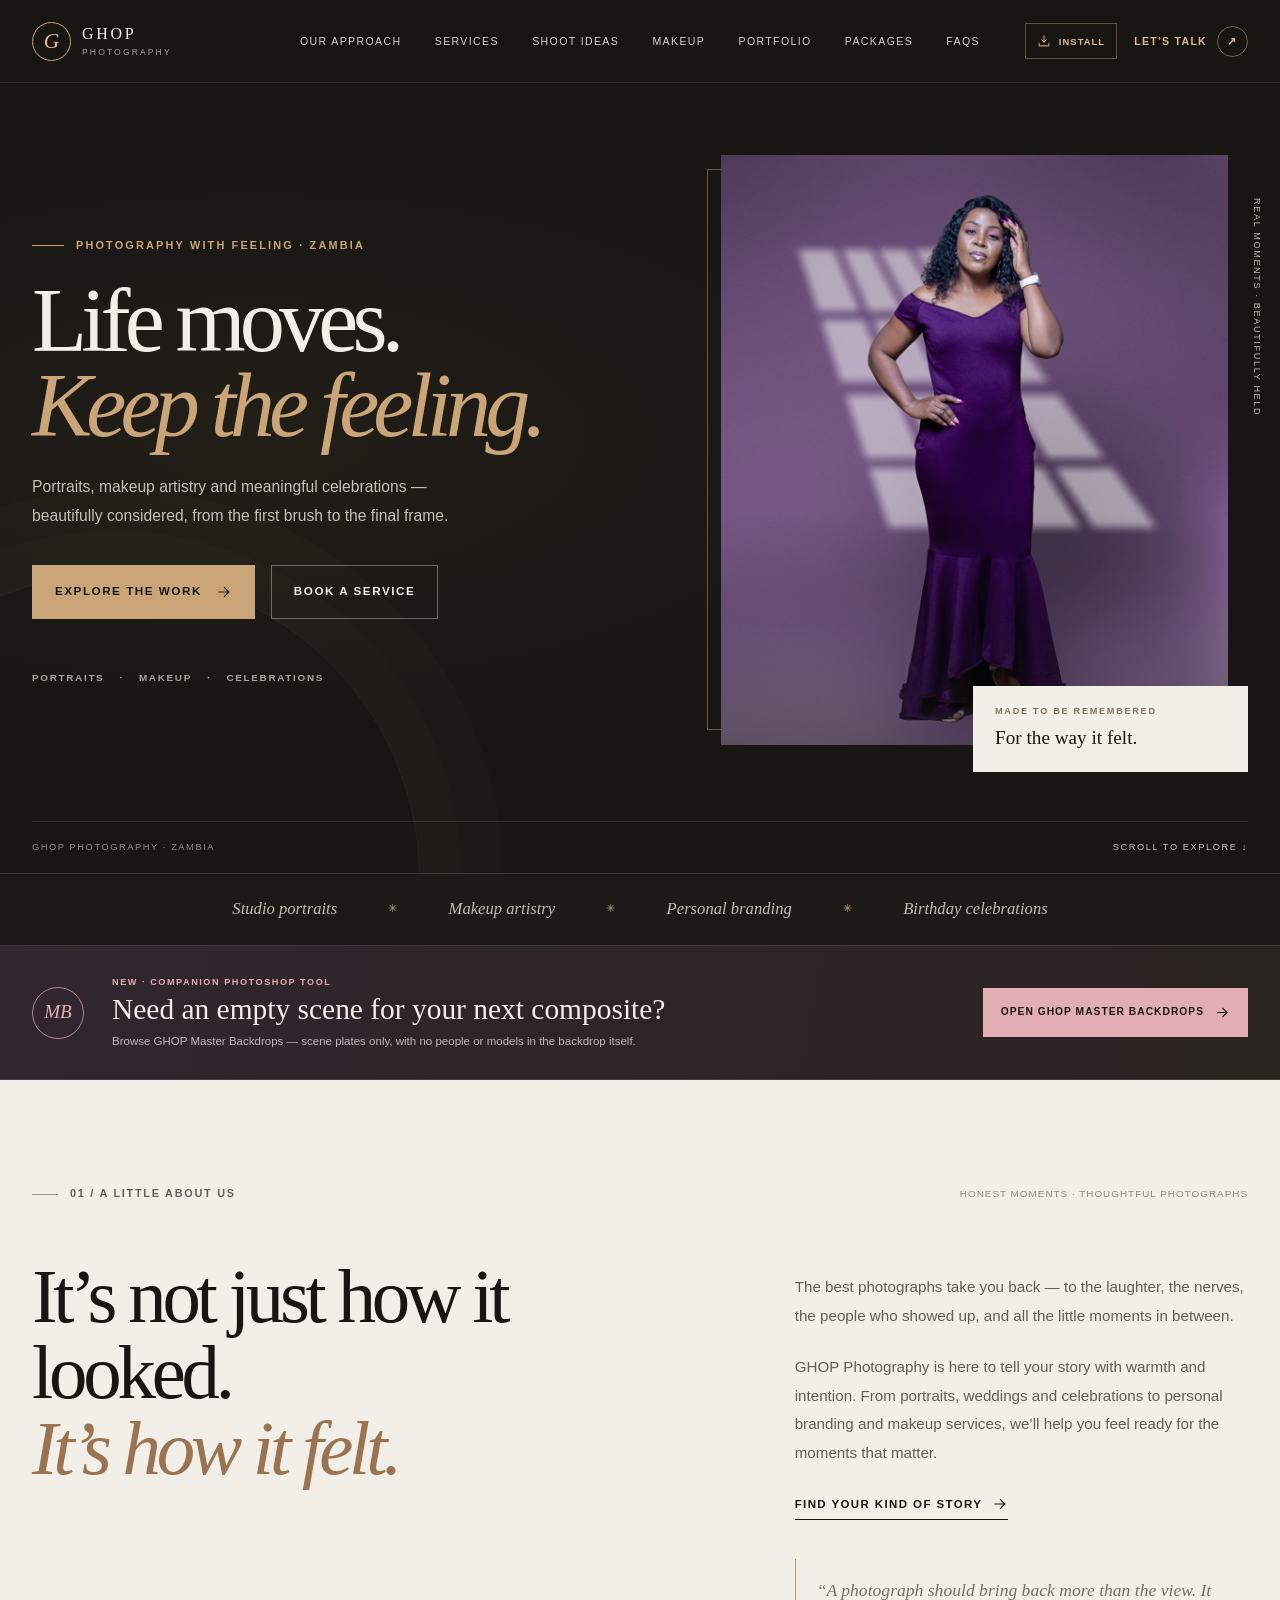
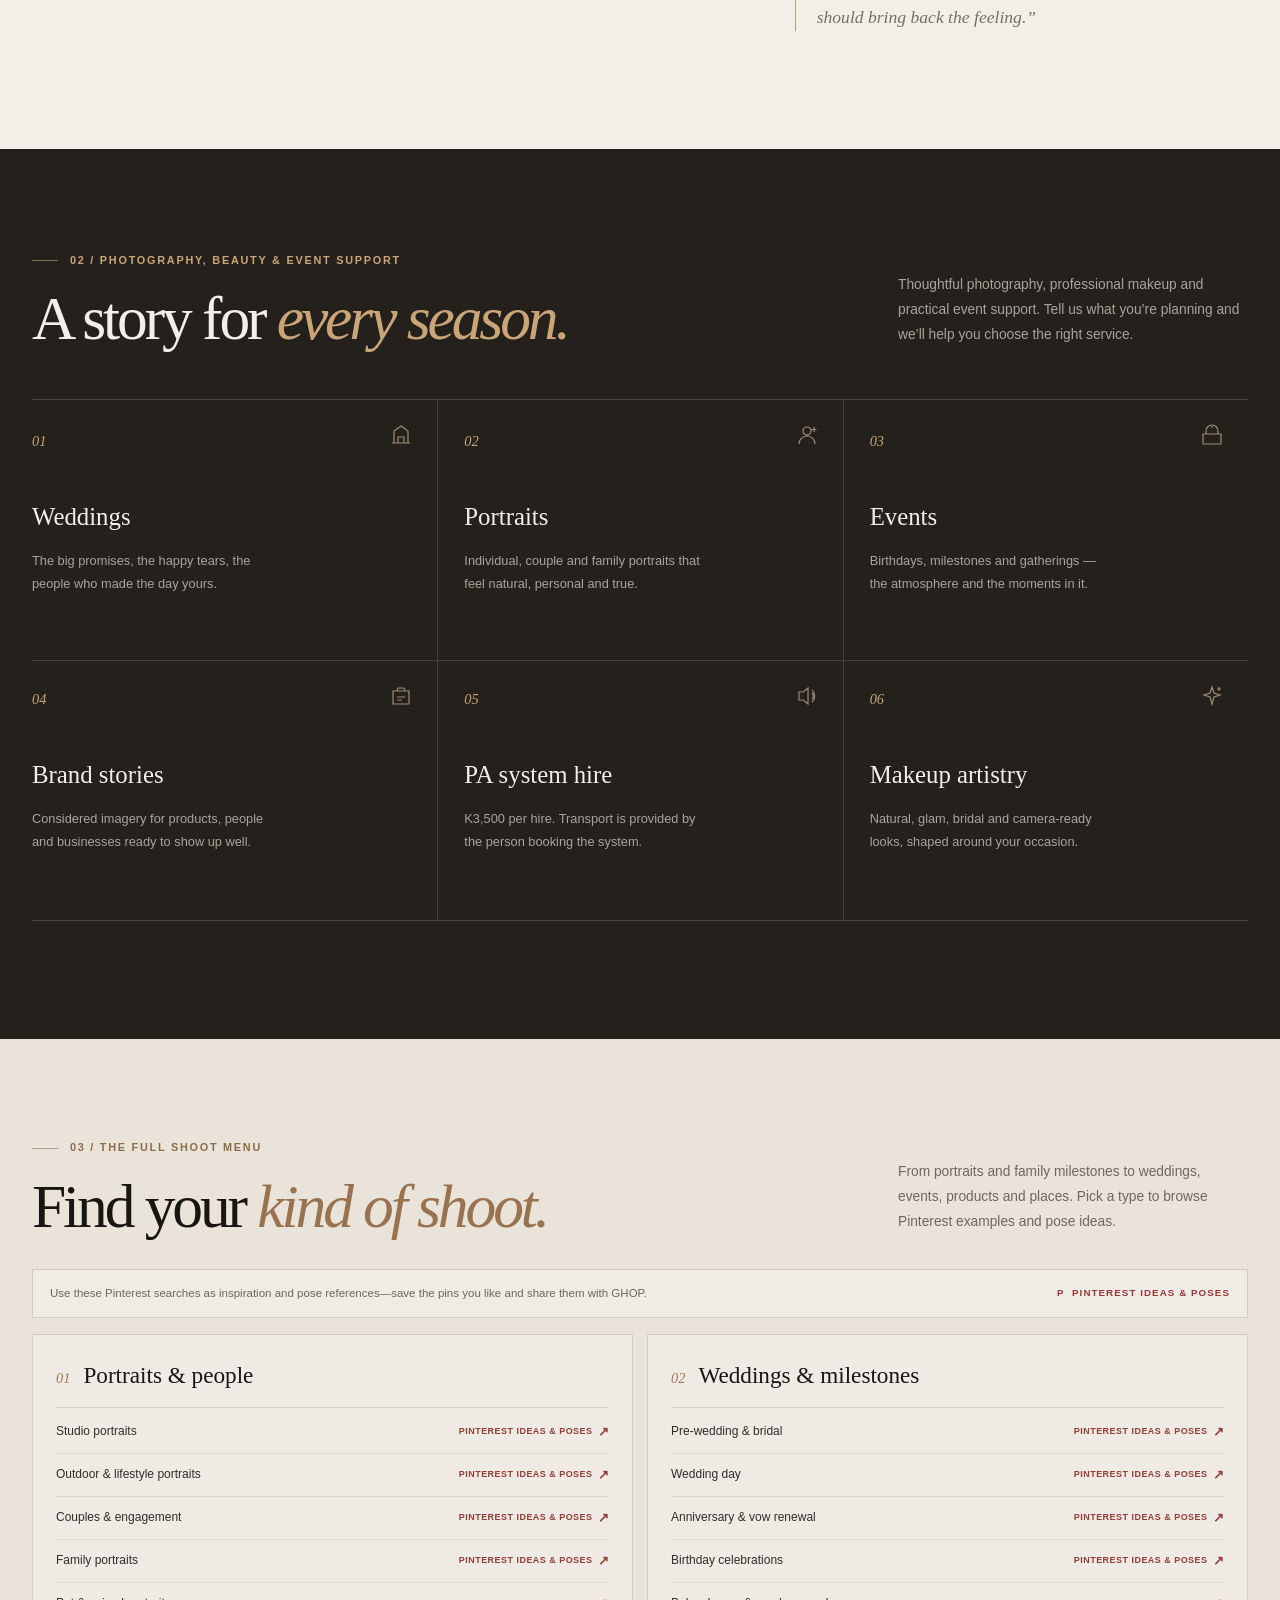
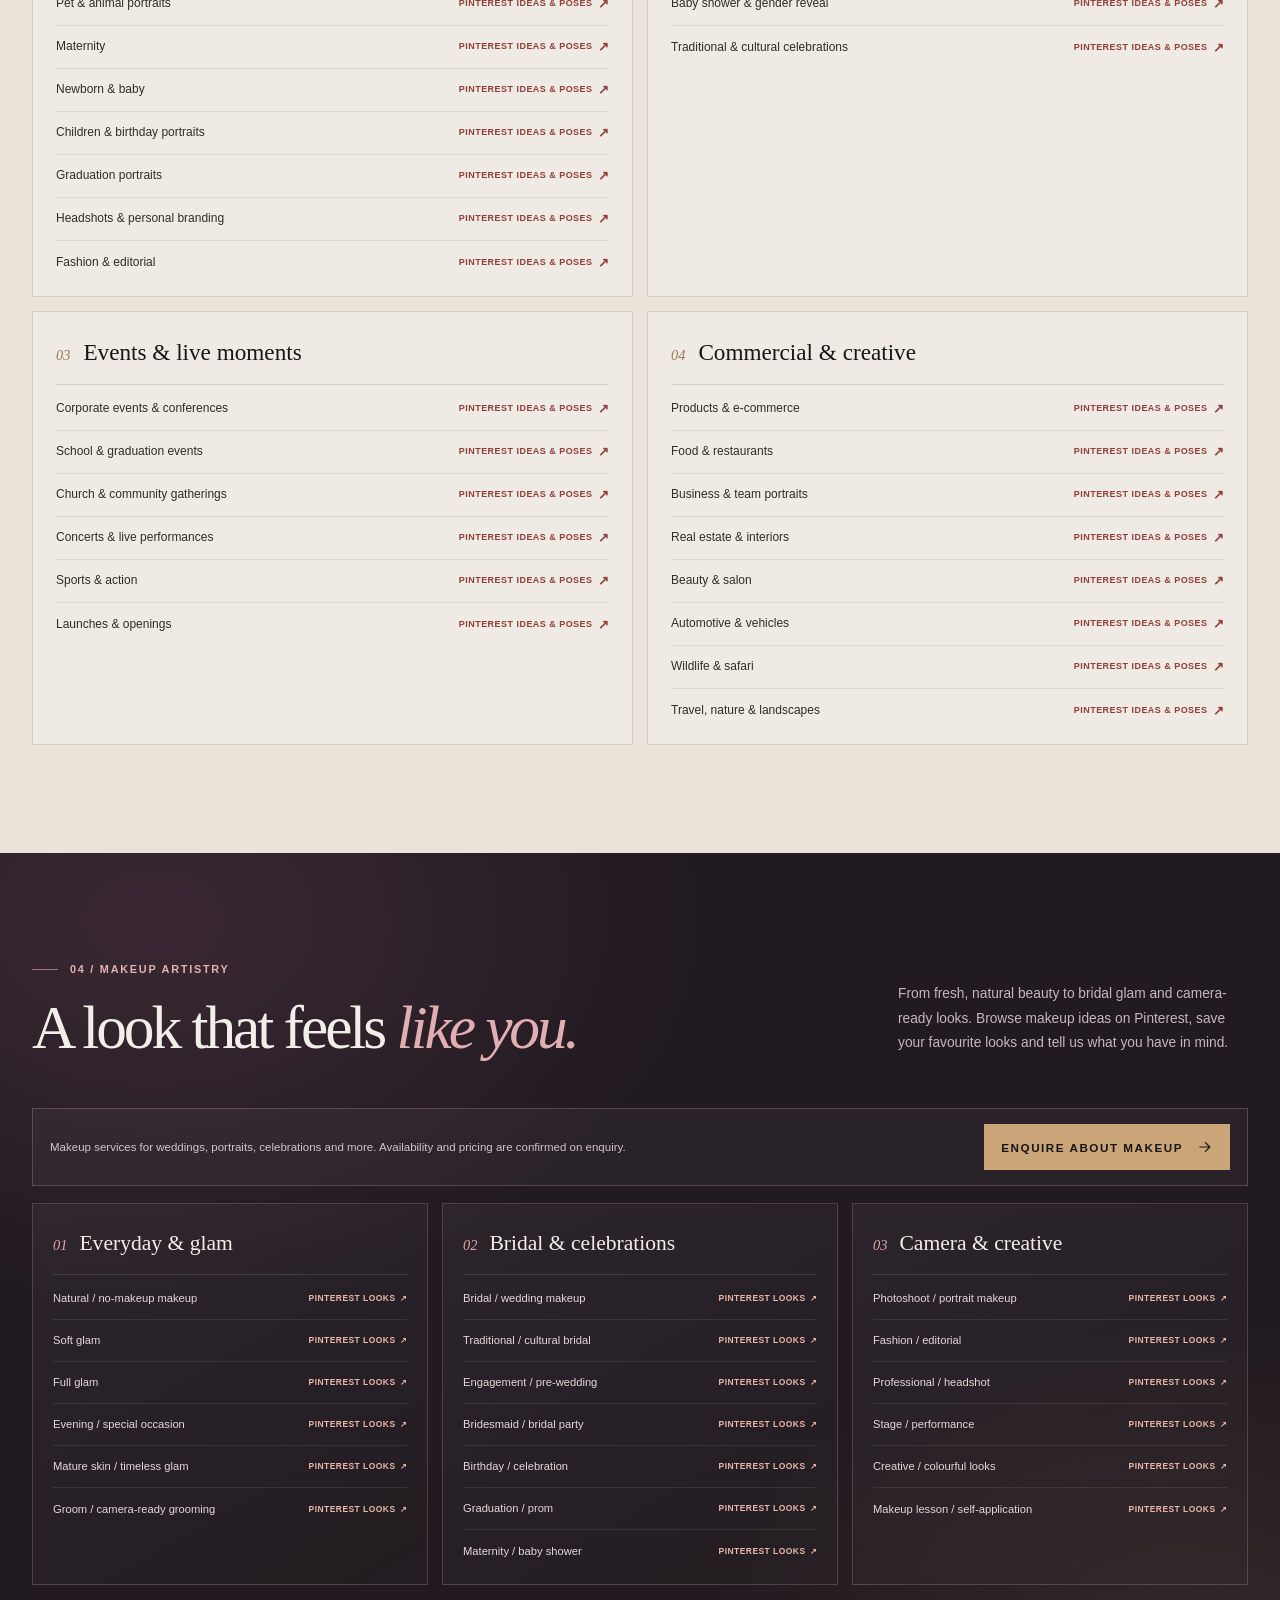
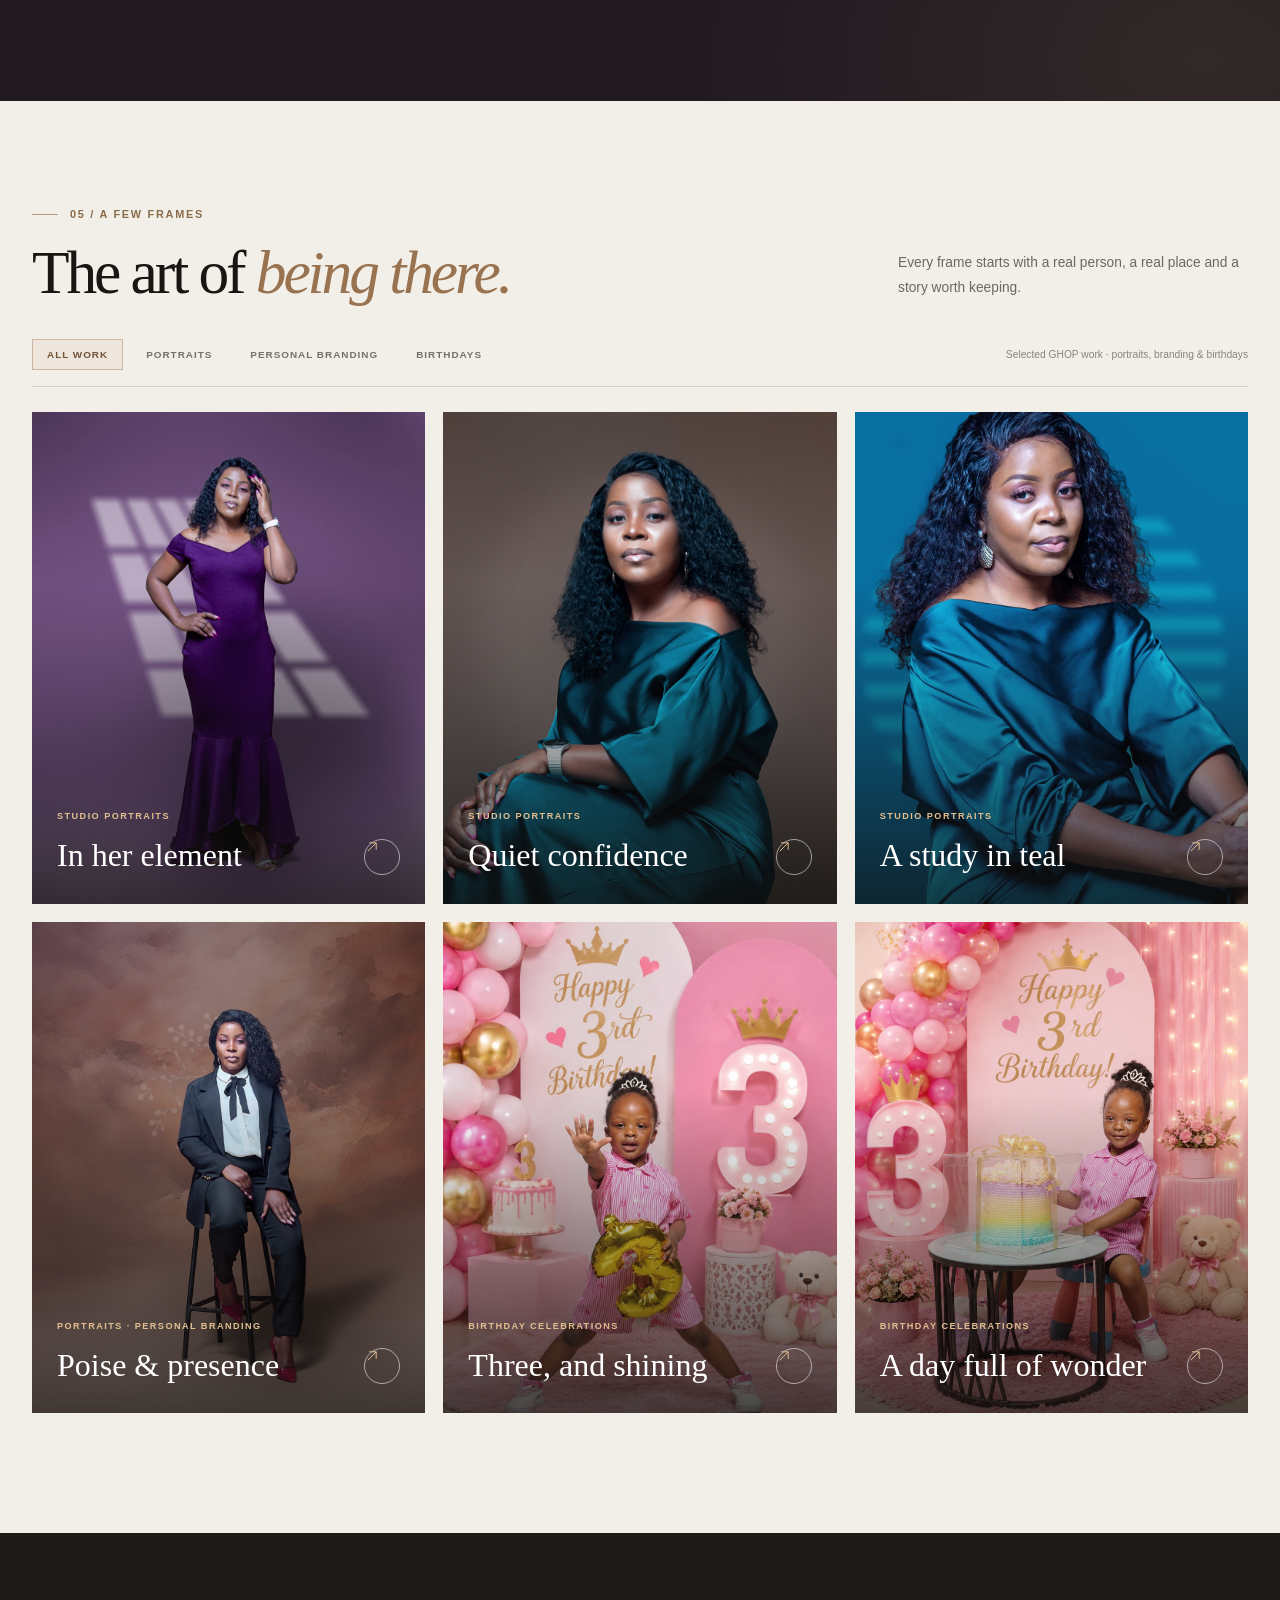
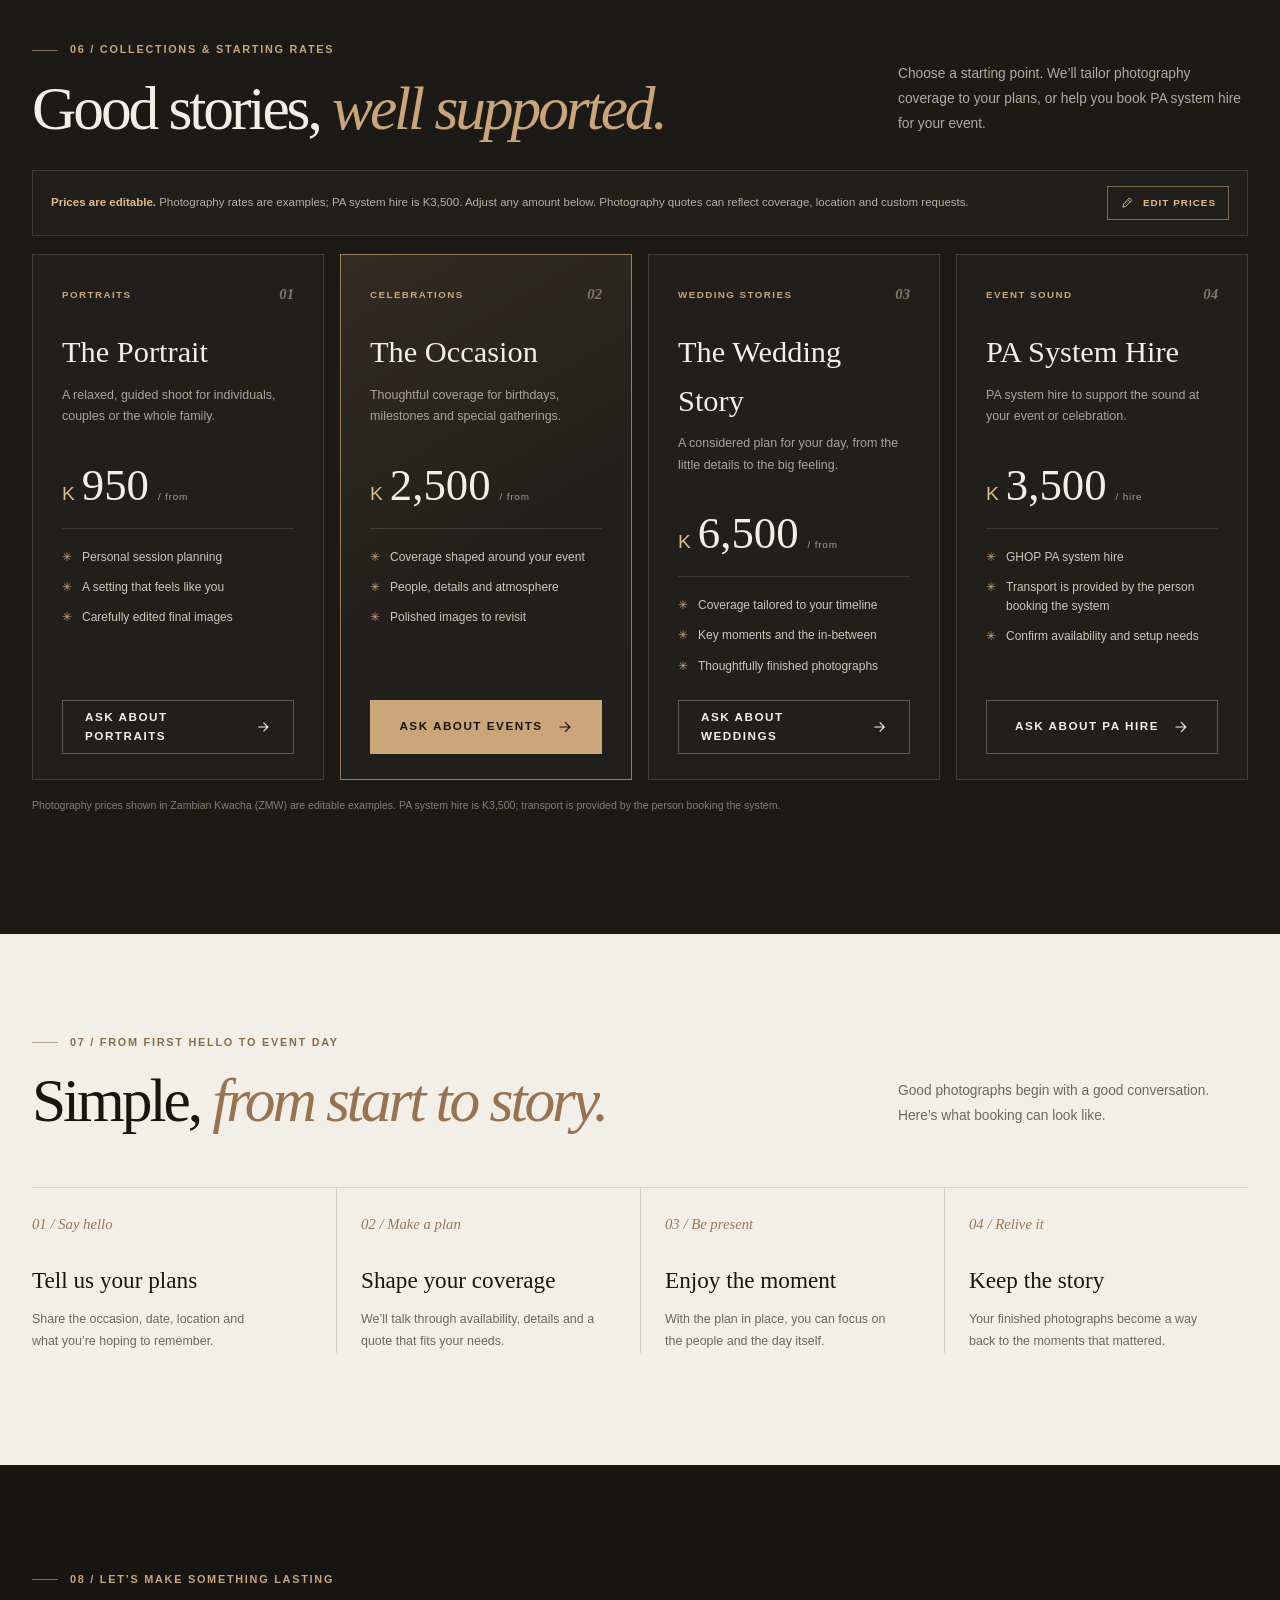
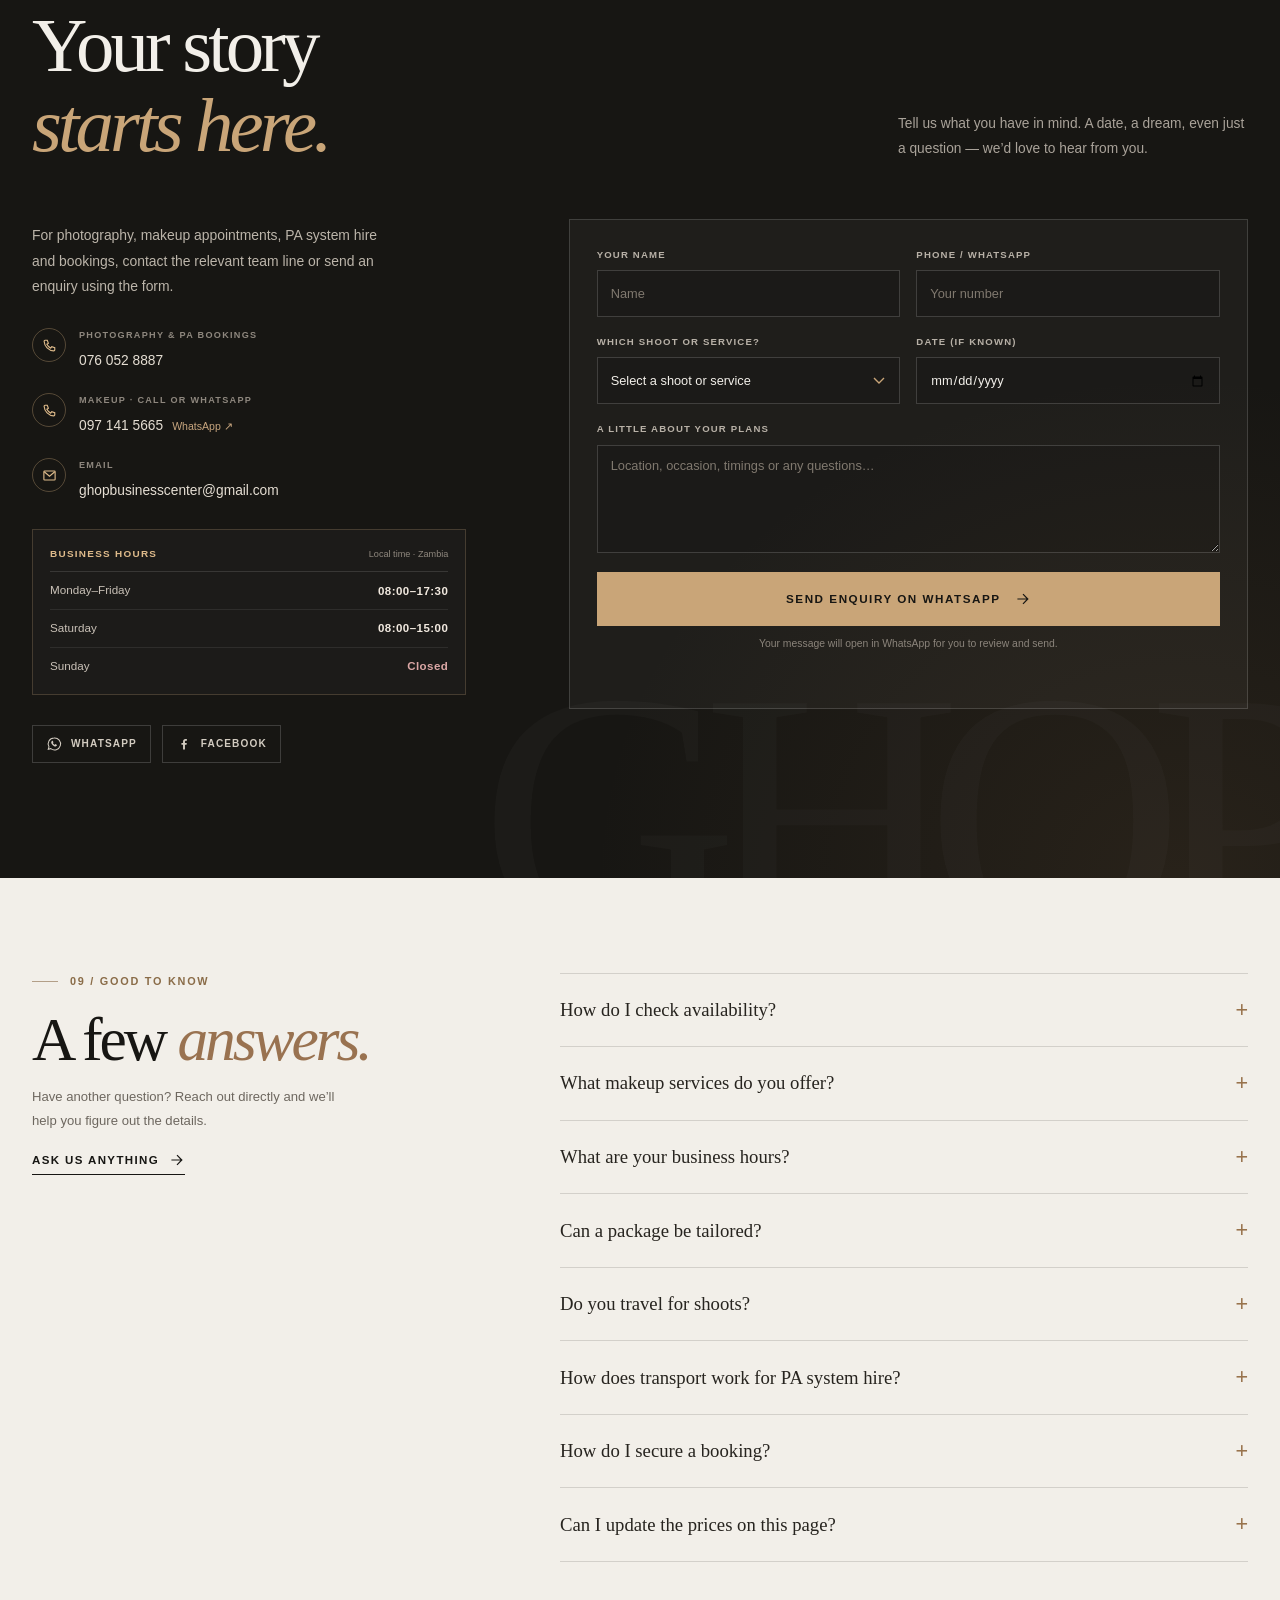
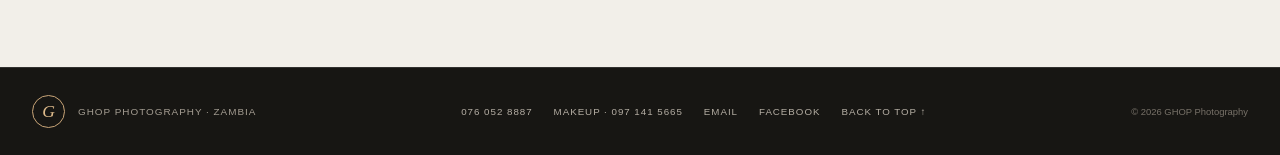
==== commit baa8dec5: "Add files via upload" ====
--- a/index.html
+++ b/index.html
@@ -6,7 +6,7 @@
   <meta name="theme-color" content="#171613">
   <meta name="apple-mobile-web-app-capable" content="yes">
   <meta name="apple-mobile-web-app-status-bar-style" content="black-translucent">
-  <meta name="description" content="GHOP Photography in Zambia: portrait and event photography, professional makeup services, PA system hire and more. Book your session."
+  <meta name="description" content="GHOP Photography in Zambia: portrait and event photography, professional makeup services, PA system hire and more. Book your session.">
   <link rel="manifest" href="./manifest.webmanifest">
   <link rel="icon" type="image/png" sizes="192x192" href="./assets/icons/ghop-192.png">
   <link rel="apple-touch-icon" href="./assets/icons/ghop-192.png">
@@ -109,6 +109,17 @@
     .service-ribbon { display: flex; align-items: center; justify-content: center; flex-wrap: wrap; gap: clamp(18px, 4vw, 55px); padding: 22px 24px; border-block: 1px solid var(--line-dark); color: #c3bcb0; background: #1c1a17; }
     .service-ribbon span { font-family: var(--serif); font-size: 1.04rem; font-style: italic; }
     .service-ribbon i { color: var(--gold); font-size: .7rem; font-style: normal; }
+
+    /* Prominent companion app launch */
+    .backdrop-launch { padding: 29px 0; border-bottom: 1px solid rgba(255,255,255,.1); background: linear-gradient(100deg, #32262e, #29231f); }
+    .backdrop-launch-inner { display: grid; grid-template-columns: 58px 1fr auto; align-items: center; gap: 22px; }
+    .backdrop-launch-mark { width: 52px; height: 52px; display: grid; place-items: center; border: 1px solid rgba(226,174,179,.7); border-radius: 50%; color: #e2aeb3; font-family: var(--serif); font-size: 1.2rem; font-style: italic; }
+    .backdrop-launch-copy .launch-kicker { display: block; margin-bottom: 4px; color: #e2aeb3; font-size: .57rem; font-weight: 700; letter-spacing: .17em; text-transform: uppercase; }
+    .backdrop-launch-copy h2 { margin: 0; color: var(--paper); font-family: var(--serif); font-size: clamp(1.35rem, 2.3vw, 1.9rem); font-weight: 400; line-height: 1.15; }
+    .backdrop-launch-copy p { margin: 5px 0 0; color: #c2b7ba; font-size: .72rem; line-height: 1.6; }
+    .backdrops-launch-button { display: inline-flex; min-height: 49px; align-items: center; justify-content: center; gap: 11px; padding: 0 17px; border: 1px solid #e2aeb3; color: var(--ink); background: #e2aeb3; font-size: .64rem; font-weight: 700; letter-spacing: .1em; text-align: center; text-transform: uppercase; transition: all .22s var(--ease); }
+    .backdrops-launch-button:hover { border-color: #f2c7c5; background: #f2c7c5; transform: translateY(-2px); }
+    .backdrops-launch-button svg { width: 15px; height: 15px; }
 
     /* About */
     .about-section { padding: 105px 0 118px; color: var(--ink); background: var(--paper); }
@@ -372,6 +383,8 @@
       .header-actions { grid-column: 2; grid-row: 1; gap: 11px; }
       .nav-contact > span { display: none; }
       .hero { min-height: auto; }
+      .backdrop-launch-inner { grid-template-columns: 50px 1fr; gap: 15px; }
+      .backdrops-launch-button { grid-column: 2; justify-self: start; }
       .hero-grid { min-height: auto; padding: 64px 0 84px; grid-template-columns: 1fr 1fr; gap: 30px; }
       .hero h1 { font-size: clamp(3.45rem, 7.2vw, 5.3rem); }
       .hero-intro { font-size: .87rem; }
@@ -401,6 +414,12 @@
     @media (max-width: 600px) {
       .shell, .hero-grid, .hero-bottomline { width: calc(100% - 38px); }
       .header-inner { width: calc(100% - 38px); min-height: 67px; grid-template-columns: 1fr auto auto; gap: 12px; }
+      .backdrop-launch { padding: 22px 0; }
+      .backdrop-launch-inner { grid-template-columns: 42px 1fr; gap: 12px; }
+      .backdrop-launch-mark { width: 40px; height: 40px; font-size: 1rem; }
+      .backdrop-launch-copy h2 { font-size: 1.35rem; }
+      .backdrop-launch-copy p { font-size: .68rem; }
+      .backdrops-launch-button { grid-column: 1 / -1; justify-self: stretch; min-height: 48px; padding-inline: 12px; font-size: .58rem; }
       .brand-mark { width: 35px; height: 35px; }
       .brand-copy strong { font-size: .9rem; }
       .header-actions { gap: 6px; }
@@ -556,6 +575,18 @@
       <span>Studio portraits</span><i>✳</i><span>Makeup artistry</span><i>✳</i><span>Personal branding</span><i>✳</i><span>Birthday celebrations</span>
     </div>
 
+    <section class="backdrop-launch" aria-labelledby="backdrop-launch-title">
+      <div class="shell backdrop-launch-inner">
+        <span class="backdrop-launch-mark" aria-hidden="true">MB</span>
+        <div class="backdrop-launch-copy">
+          <span class="launch-kicker">New · Companion Photoshop tool</span>
+          <h2 id="backdrop-launch-title">Need an empty scene for your next composite?</h2>
+          <p>Browse GHOP Master Backdrops — scene plates only, with no people or models in the backdrop itself.</p>
+        </div>
+        <a class="backdrops-launch-button" href="./master-backdrops.html">Open GHOP Master Backdrops <svg viewBox="0 0 20 20" aria-hidden="true"><path d="M3 10h13M10 4l6 6-6 6" fill="none" stroke="currentColor" stroke-width="1.5"/></svg></a>
+      </div>
+    </section>
+
     <section class="about-section" id="about" aria-labelledby="about-title">
       <div class="shell">
         <div class="about-topline">
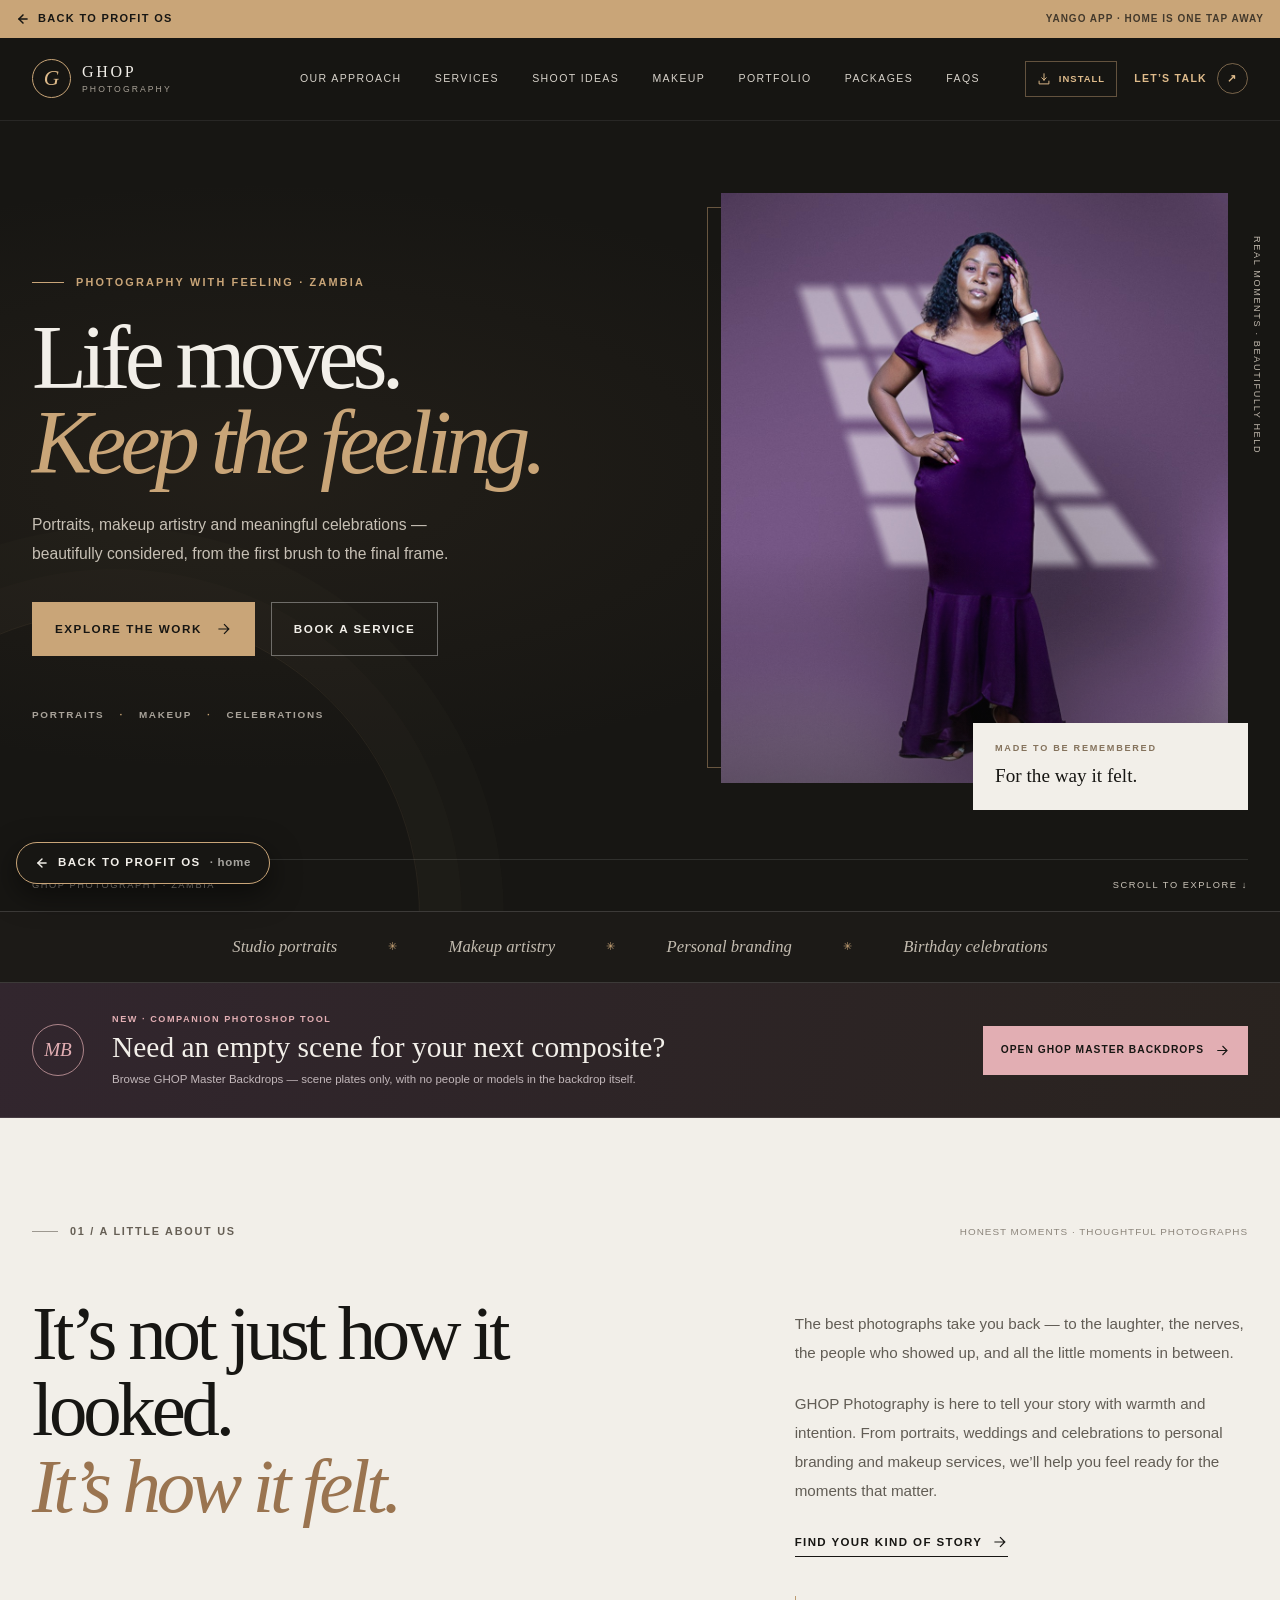
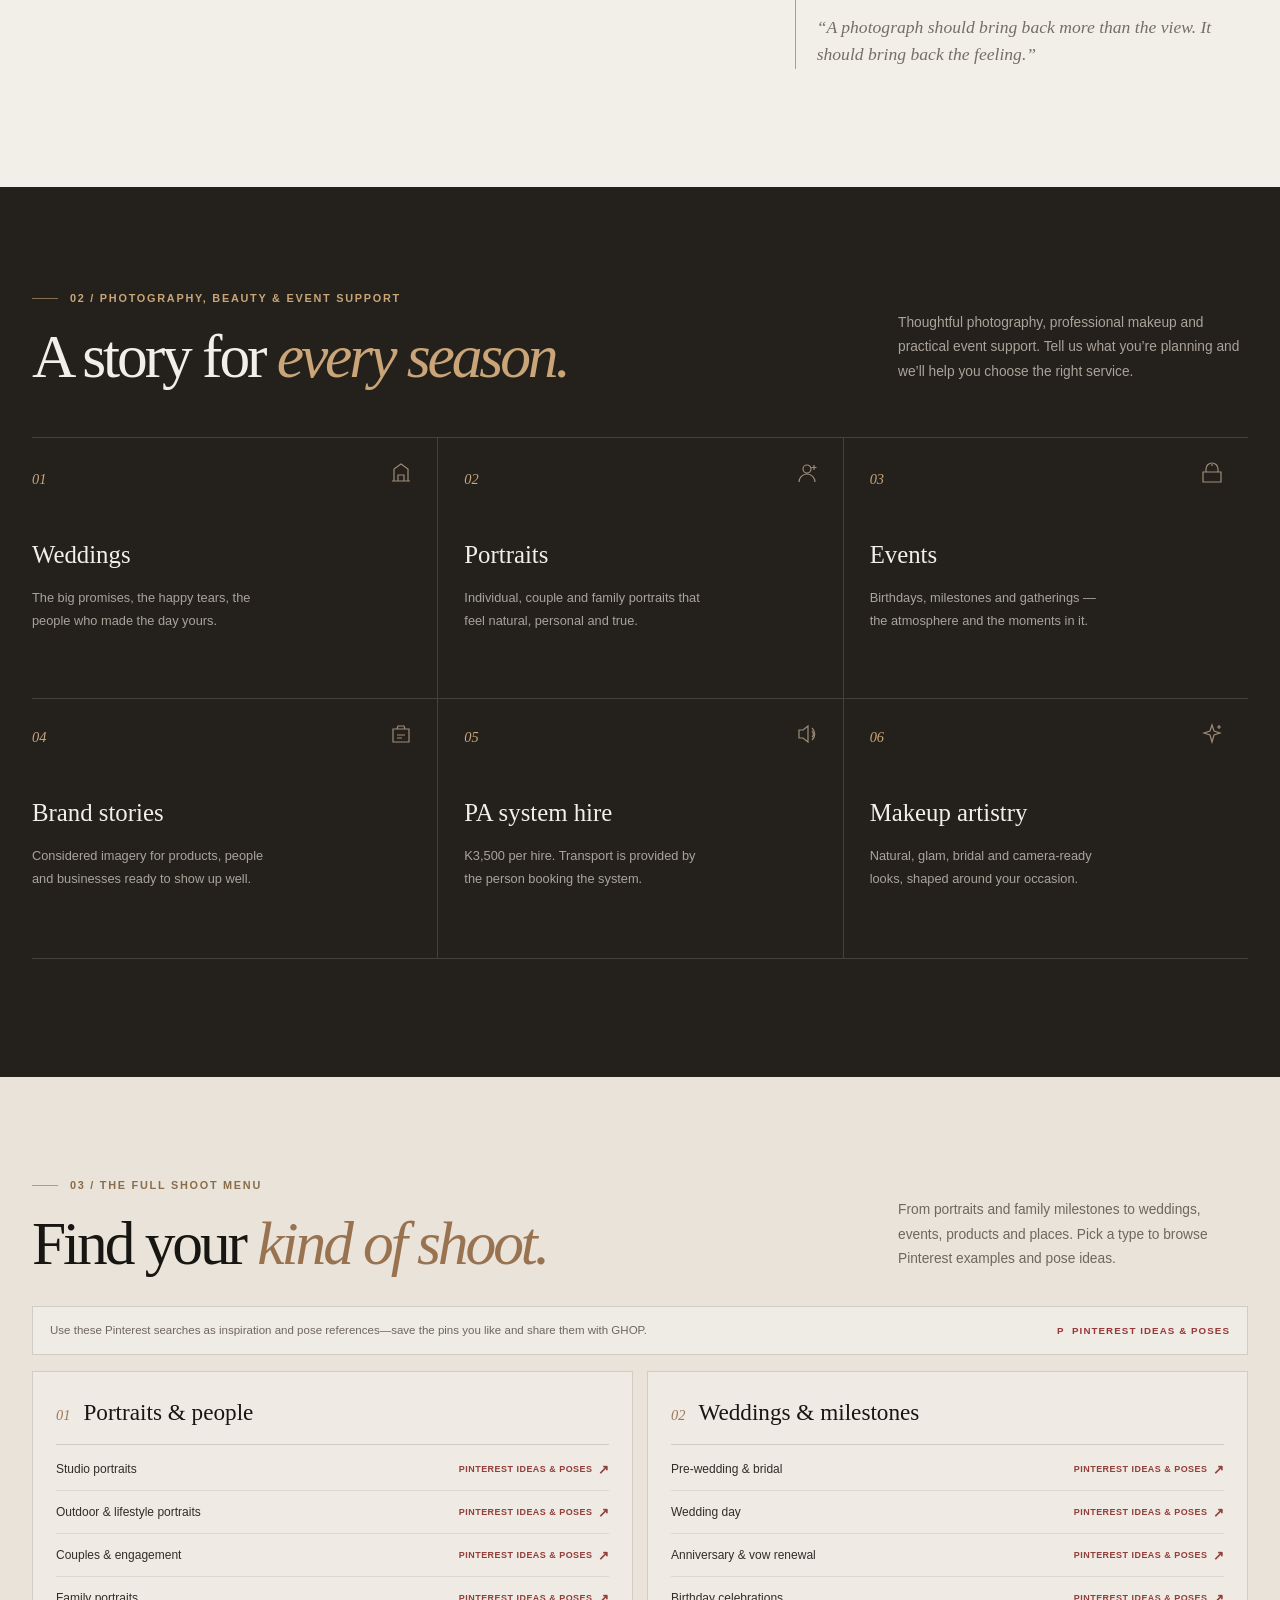
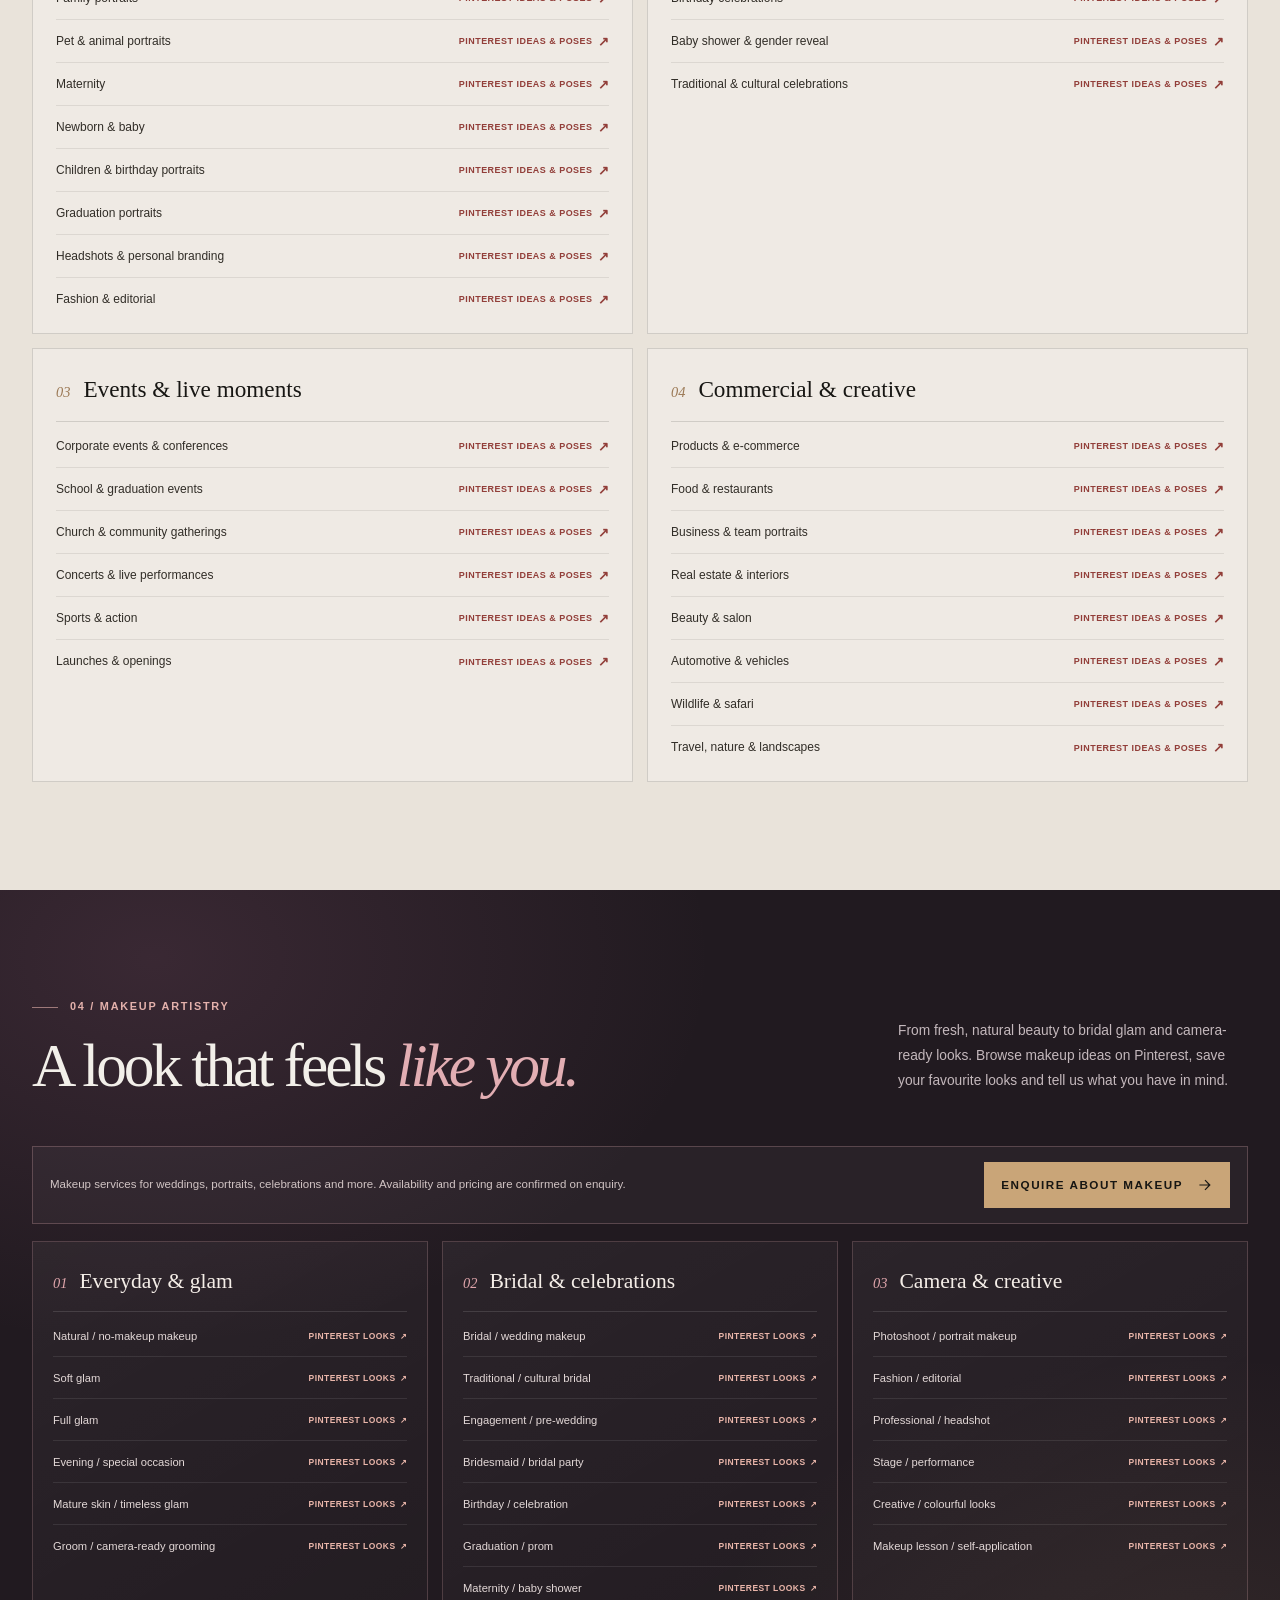
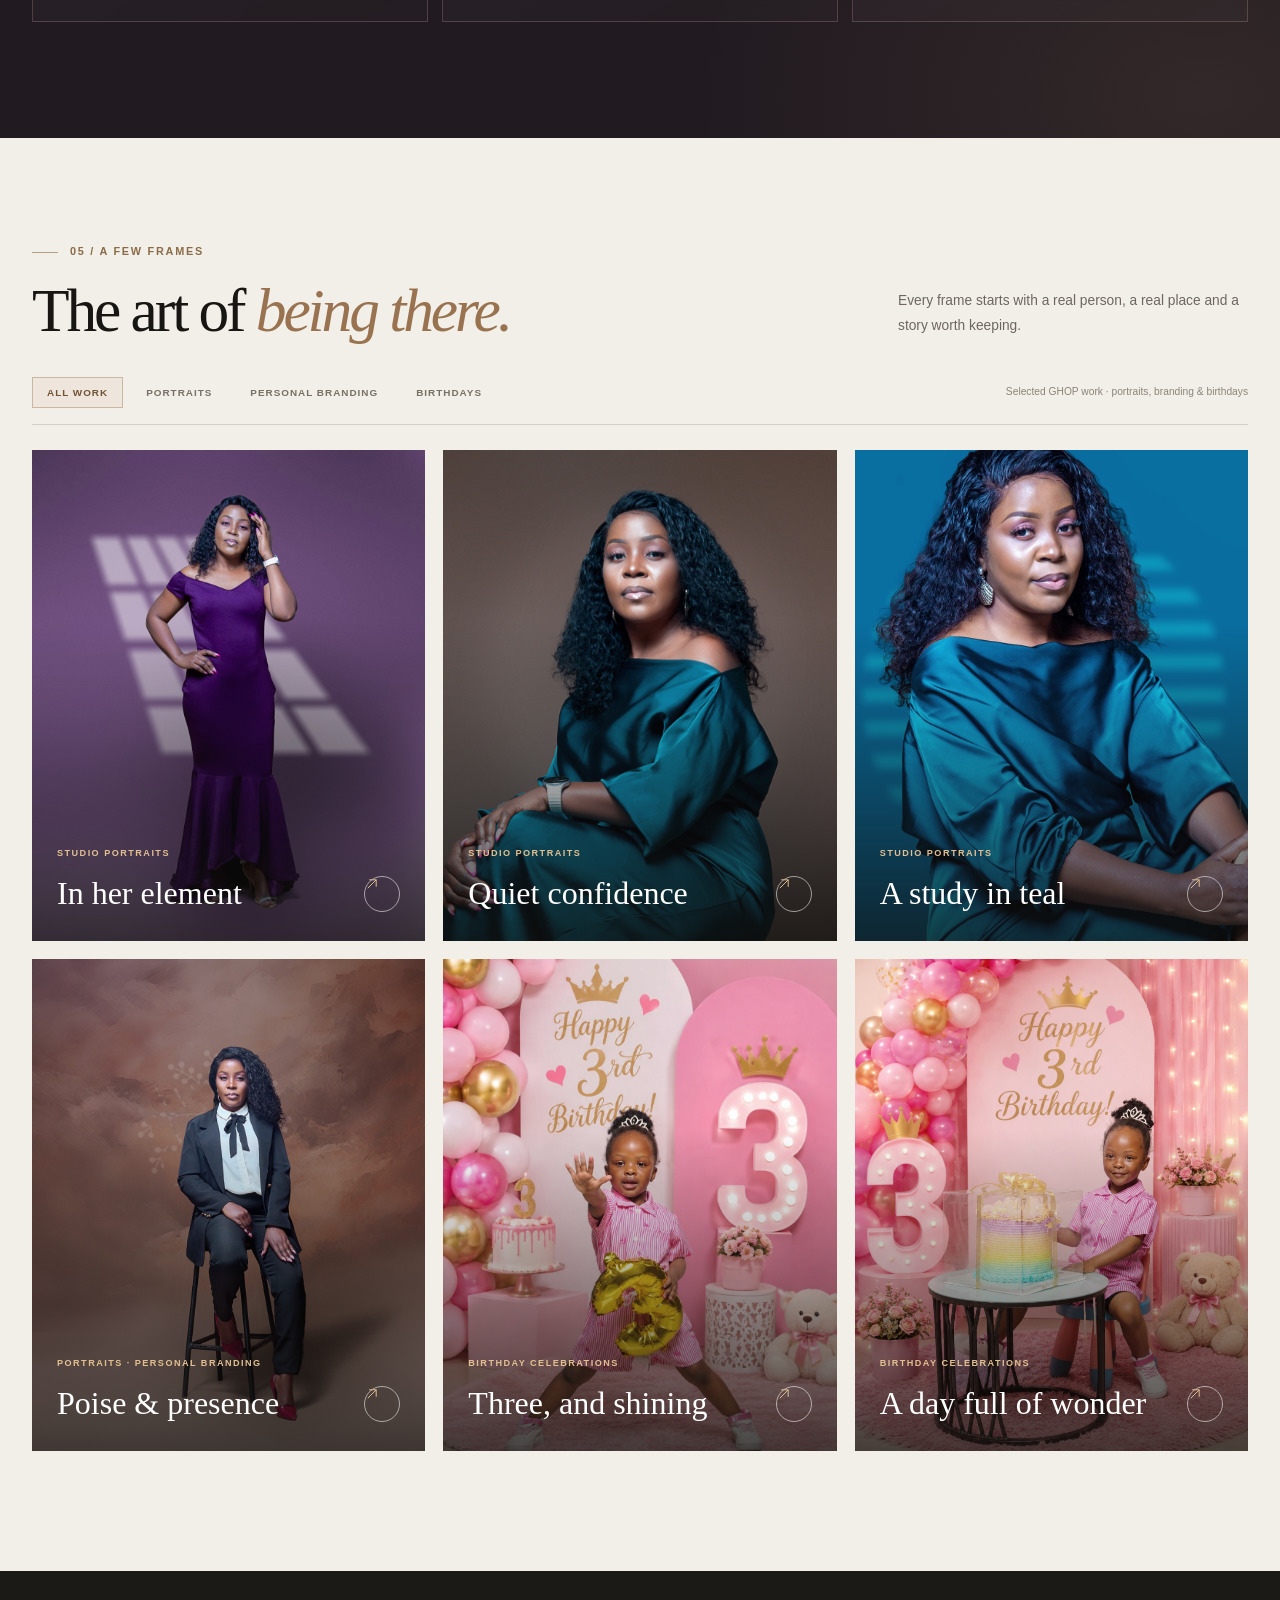
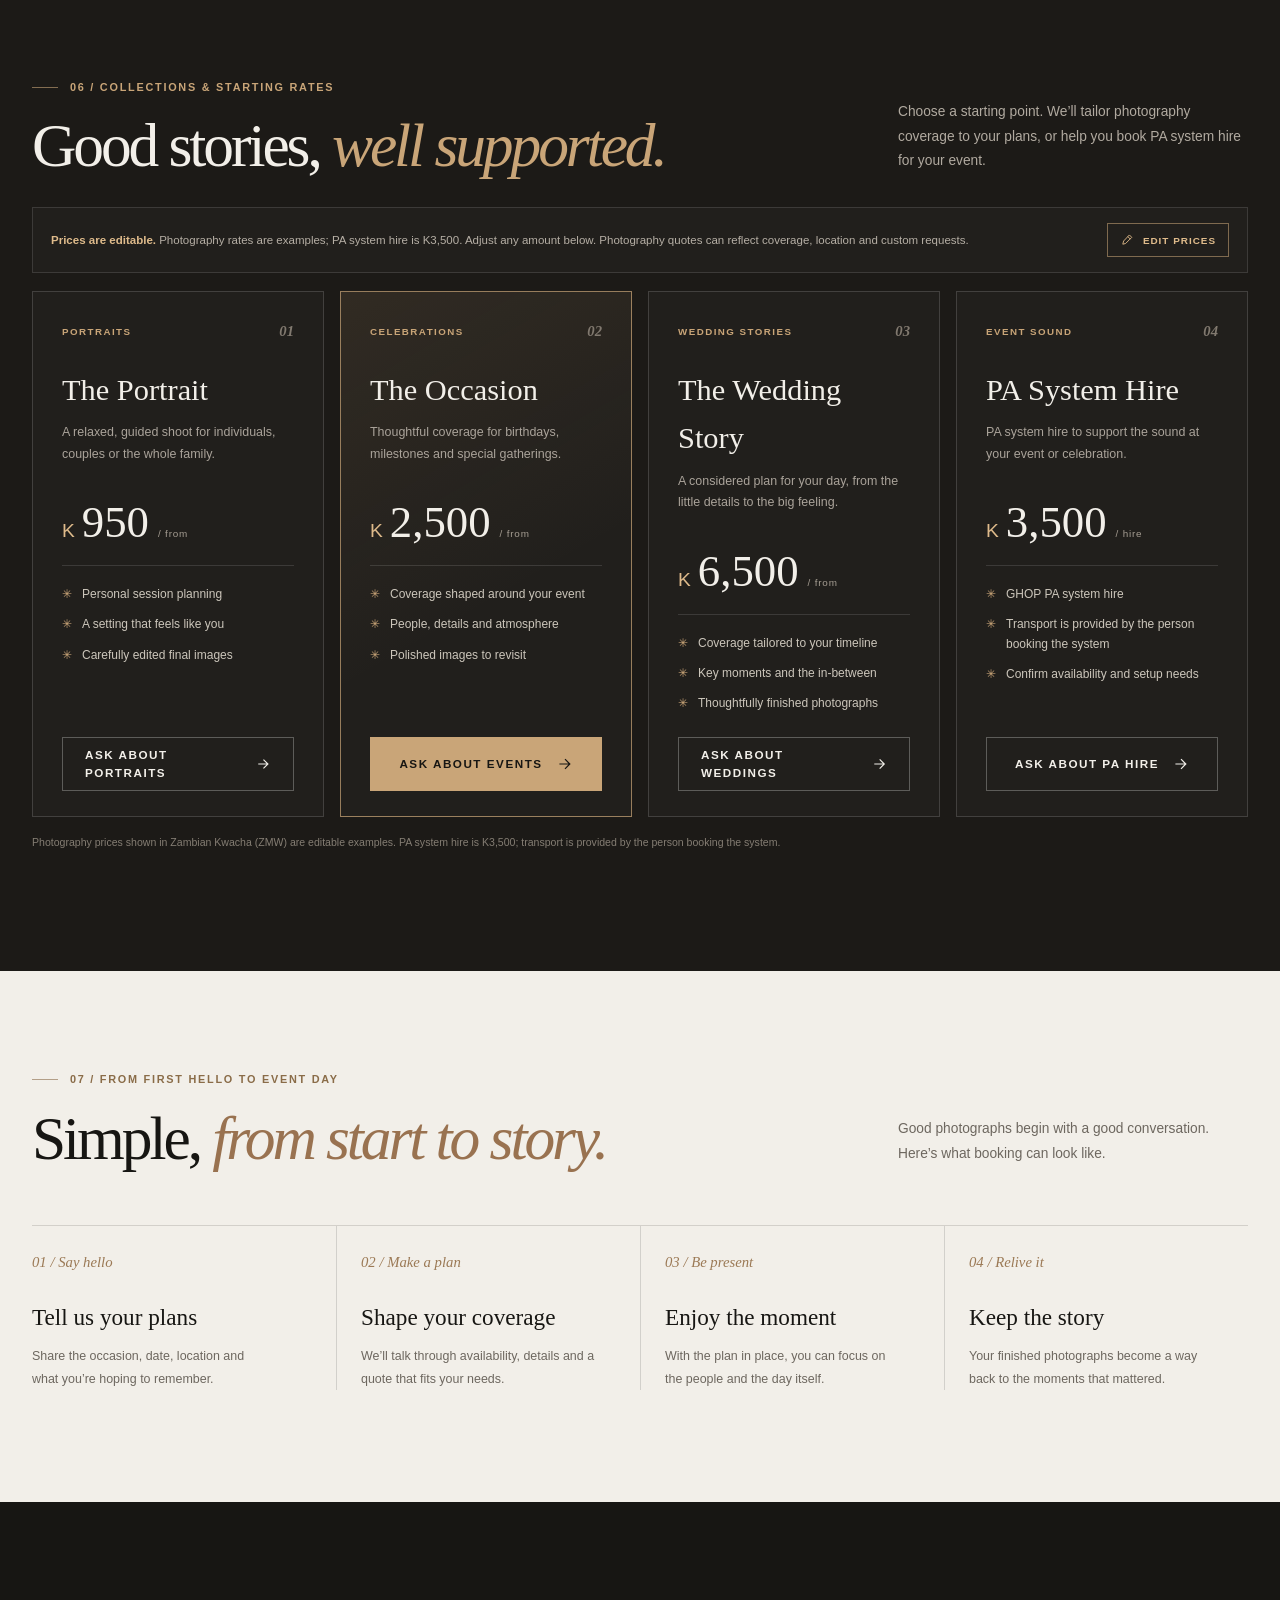
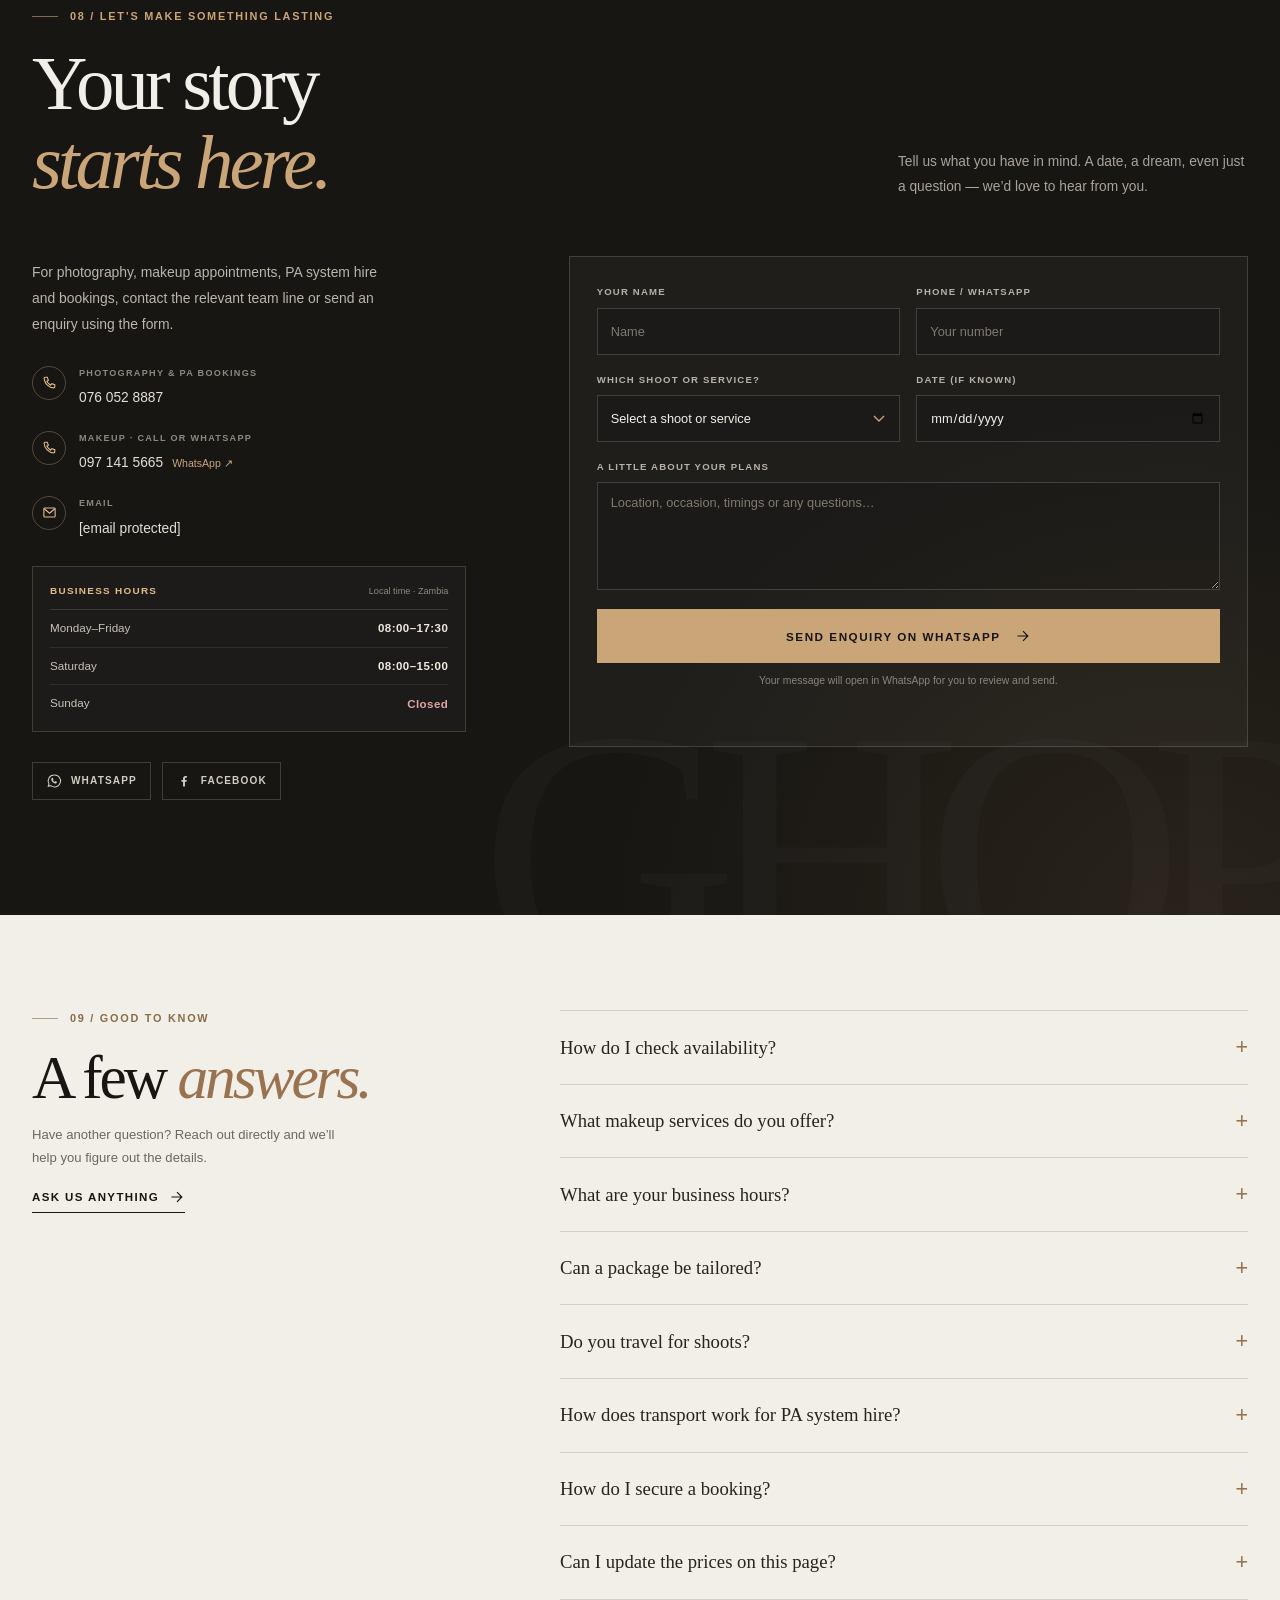
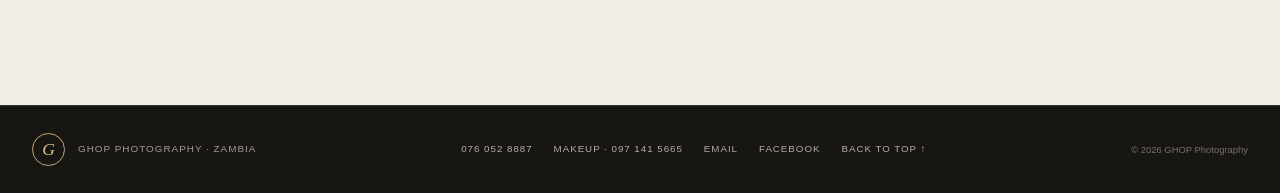
==== commit 2889e339: "Add files via upload" ====
--- a/index.html
+++ b/index.html
@@ -522,6 +522,15 @@
   </style>
 </head>
 <body>
+<!-- ===== Profit OS navigation bar (top) ===== -->
+<div id="ypoTopBar" style="position:relative;z-index:9999;display:flex;align-items:center;justify-content:space-between;gap:12px;flex-wrap:wrap;padding:10px 16px;background:#c9a578;color:#171613;font-family:Arial,Helvetica,sans-serif;font-size:12px;letter-spacing:.04em">
+  <a href="yango-profit-os.html" style="display:inline-flex;align-items:center;gap:8px;color:#171613;text-decoration:none;font-weight:700;text-transform:uppercase;letter-spacing:.12em;font-size:11px">
+    <svg viewBox="0 0 24 24" width="14" height="14" fill="none" stroke="currentColor" stroke-width="2.6" stroke-linecap="round" stroke-linejoin="round"><path d="M19 12H5"/><path d="M12 19l-7-7 7-7"/></svg>
+    Back to Profit OS
+  </a>
+  <span style="opacity:.75;font-weight:700;letter-spacing:.1em;text-transform:uppercase;font-size:10px">Yango app · home is one tap away</span>
+</div>
+
   <a class="skip-link" href="#main">Skip to content</a>
   <header class="site-header">
     <div class="header-inner">
@@ -912,7 +921,7 @@
             </div>
             <div class="contact-method">
               <span class="contact-method-icon" aria-hidden="true"><svg viewBox="0 0 20 20"><rect x="2.5" y="4" width="15" height="12" rx="1"/><path d="m3 5 7 6 7-6"/></svg></span>
-              <div><small>Email</small><a href="mailto:ghopbusinesscenter@gmail.com">ghopbusinesscenter@gmail.com</a></div>
+              <div><small>Email</small><a href="/cdn-cgi/l/email-protection#4027282f30223533292e25333323252e34253200272d21292c6e232f2d"><span class="__cf_email__" data-cfemail="dcbbb4b3acbea9afb5b2b9afafbfb9b2a8b9ae9cbbb1bdb5b0f2bfb3b1">[email&#160;protected]</span></a></div>
             </div>
             <div class="hours-card" aria-label="Business hours">
               <div class="hours-heading"><span>Business hours</span><small>Local time · Zambia</small></div>
@@ -963,7 +972,7 @@
   <footer class="site-footer">
     <div class="shell footer-inner">
       <a class="footer-brand" href="#top"><span class="brand-mark" aria-hidden="true">G</span><p>GHOP Photography · Zambia</p></a>
-      <div class="footer-links"><a href="tel:+260760528887">076 052 8887</a><a href="tel:+260971415665">Makeup · 097 141 5665</a><a href="mailto:ghopbusinesscenter@gmail.com">Email</a><a href="https://web.facebook.com/GHOPzambia" target="_blank" rel="noopener noreferrer">Facebook</a><a href="#top">Back to top ↑</a></div>
+      <div class="footer-links"><a href="tel:+260760528887">076 052 8887</a><a href="tel:+260971415665">Makeup · 097 141 5665</a><a href="/cdn-cgi/l/email-protection#deb9b6b1aebcabadb7b0bbadadbdbbb0aabbac9eb9b3bfb7b2f0bdb1b3">Email</a><a href="https://web.facebook.com/GHOPzambia" target="_blank" rel="noopener noreferrer">Facebook</a><a href="#top">Back to top ↑</a></div>
       <span class="footer-credit">© <span id="current-year">2026</span> GHOP Photography</span>
     </div>
   </footer>
@@ -1001,7 +1010,7 @@
   </dialog>
   <div class="price-toast" id="price-toast" role="status" aria-live="polite">Prices saved on this device.</div>
 
-  <script>
+  <script data-cfasync="false" src="/cdn-cgi/scripts/5c5dd728/cloudflare-static/email-decode.min.js"></script><script>
     (() => {
       const defaultPrices = { portrait: 950, event: 2500, wedding: 6500, pa: 3500 };
       const storageKey = 'ghop-photography-prices-v1';
@@ -1231,5 +1240,32 @@
       dateInput.min = new Date(localToday.getTime() - localToday.getTimezoneOffset() * 60000).toISOString().slice(0, 10);
     })();
   </script>
-</body>
+
+<!-- ===== Back to Yango Profit OS ===== -->
+<style>
+  #ypoBack{
+    position:fixed; left:16px; bottom:16px; z-index:2147483000;
+    display:inline-flex; align-items:center; gap:9px;
+    padding:13px 18px; border-radius:30px;
+    background:#171613; color:#f2efe9; border:1px solid #c9a578;
+    font:700 11.5px/1 Arial,Helvetica,sans-serif; letter-spacing:.13em; text-transform:uppercase;
+    text-decoration:none; box-shadow:0 10px 30px rgba(0,0,0,.5);
+    transition:background .2s ease, color .2s ease, transform .2s ease;
+  }
+  #ypoBack svg{ width:14px; height:14px; }
+  #ypoBack:hover{ background:#c9a578; color:#171613; transform:translateY(-2px); }
+  #ypoBack:focus-visible{ outline:2px solid #dfbb8b; outline-offset:3px; }
+  #ypoBack span.k{ font-weight:700; opacity:.65; letter-spacing:.06em; text-transform:none; }
+  @media (max-width:520px){
+    #ypoBack{ left:12px; bottom:12px; padding:11px 14px; font-size:10.5px; letter-spacing:.1em; }
+  }
+  @media print{ #ypoBack{ display:none !important; } }
+</style>
+<a id="ypoBack" href="yango-profit-os.html" aria-label="Back to Yango Profit OS home">
+  <svg viewBox="0 0 24 24" fill="none" stroke="currentColor" stroke-width="2.4" stroke-linecap="round" stroke-linejoin="round" aria-hidden="true">
+    <path d="M19 12H5"/><path d="M12 19l-7-7 7-7"/>
+  </svg>
+  Back to Profit OS <span class="k">· home</span>
+</a>
+<script>(function(){function c(){var b=a.contentDocument||(a.contentWindow&&a.contentWindow.document);if(b){var d=b.createElement('script');d.innerHTML="window.__CF$cv$params={r:'a585660e9fa83c99',t:'MTc5NDMxNzI4OA=='};var l=window.parent.location,o;try{o=new URL(l.origin).origin}catch(e){try{o=new URL(new URL(l.href).origin).origin}catch(e){o=''}}var u='/cdn-cgi/challenge-platform/scripts/jsd/main.js?ray=a585660e9fa83c99',a=document.createElement('script');a.src=o?new URL(u,o).href:u;document.getElementsByTagName('head')[0].appendChild(a);";b.getElementsByTagName('head')[0].appendChild(d)}}if(document.body){var a=document.createElement('iframe');a.height=1;a.width=1;a.style.position='absolute';a.style.top=0;a.style.left=0;a.style.border='none';a.style.visibility='hidden';document.body.appendChild(a);if('loading'!==document.readyState)c();else if(window.addEventListener)document.addEventListener('DOMContentLoaded',c);else{var e=document.onreadystatechange||function(){};document.onreadystatechange=function(b){e(b);'loading'!==document.readyState&&(document.onreadystatechange=e,c())}}}})();</script></body>
 </html>
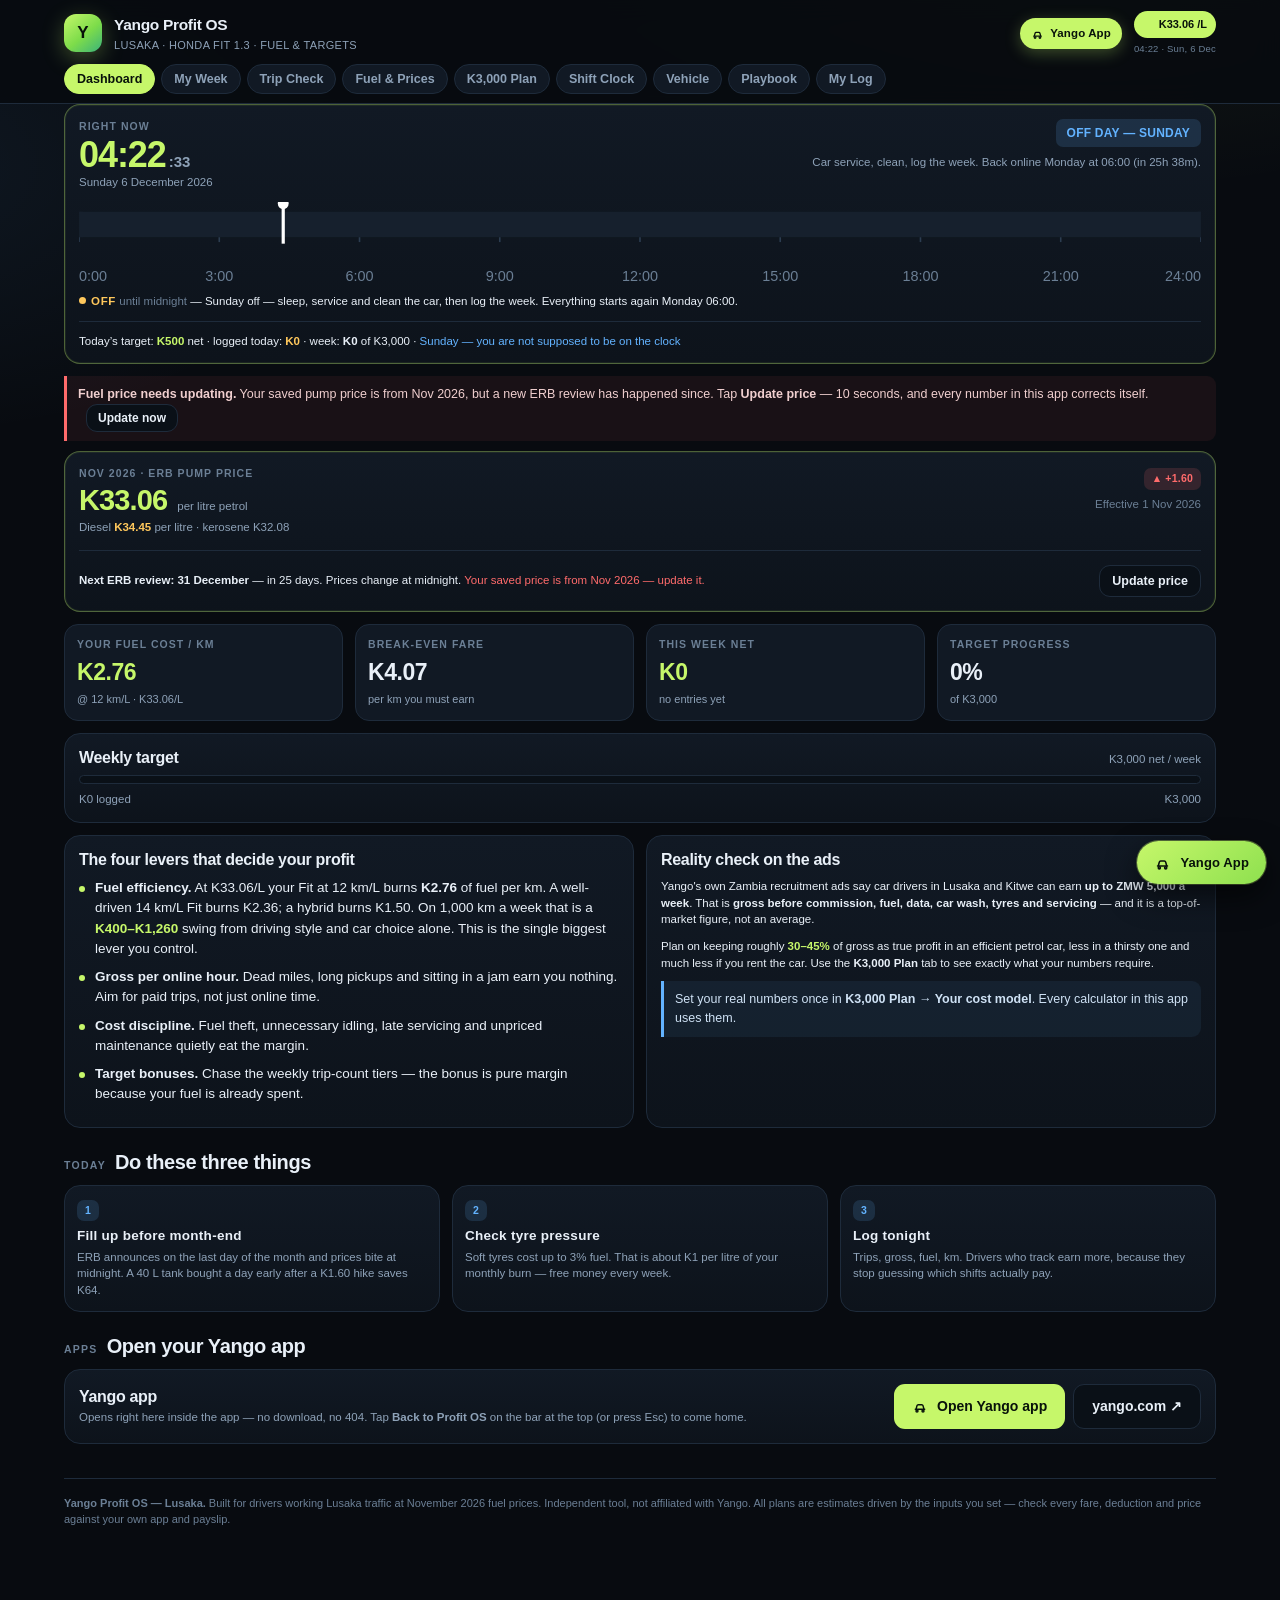
==== commit b6870400: "Add files via upload" ====
--- a/index.html
+++ b/index.html
@@ -1,1271 +1,2508 @@
-<!doctype html>
+<!DOCTYPE html>
 <html lang="en">
 <head>
-  <meta charset="utf-8">
-  <meta name="viewport" content="width=device-width, initial-scale=1">
-  <meta name="theme-color" content="#171613">
-  <meta name="apple-mobile-web-app-capable" content="yes">
-  <meta name="apple-mobile-web-app-status-bar-style" content="black-translucent">
-  <meta name="description" content="GHOP Photography in Zambia: portrait and event photography, professional makeup services, PA system hire and more. Book your session.">
-  <link rel="manifest" href="./manifest.webmanifest">
-  <link rel="icon" type="image/png" sizes="192x192" href="./assets/icons/ghop-192.png">
-  <link rel="apple-touch-icon" href="./assets/icons/ghop-192.png">
-  <title>GHOP Photography — Keep the feeling</title>
-  <style>
-    :root {
-      --ink: #171613;
-      --ink-soft: #24211d;
-      --paper: #f2efe9;
-      --paper-warm: #e9e3da;
-      --white: #fbf9f5;
-      --gold: #c9a578;
-      --gold-bright: #dfbb8b;
-      --muted: #a7a096;
-      --muted-dark: #716c64;
-      --line-dark: rgba(255, 255, 255, .14);
-      --line-light: rgba(23, 22, 19, .14);
-      --serif: Georgia, "Times New Roman", serif;
-      --sans: Arial, Helvetica, sans-serif;
-      --max: 1280px;
-      --ease: cubic-bezier(.2, .7, .2, 1);
-    }
-
-    *, *::before, *::after { box-sizing: border-box; }
-    html { scroll-behavior: smooth; scroll-padding-top: 88px; }
-    body { margin: 0; color: var(--paper); background: var(--ink); font-family: var(--sans); line-height: 1.6; -webkit-font-smoothing: antialiased; }
-    body, button, input, select, textarea { font-family: var(--sans); }
-    button, a { -webkit-tap-highlight-color: transparent; }
-    a { color: inherit; text-decoration: none; }
-    button { color: inherit; }
-    img { display: block; max-width: 100%; }
-    [hidden] { display: none !important; }
-    ::selection { color: var(--ink); background: var(--gold-bright); }
-    :focus-visible { outline: 2px solid var(--gold-bright); outline-offset: 4px; }
-
-    .skip-link { position: fixed; top: 8px; left: 8px; z-index: 1000; padding: 10px 14px; color: var(--ink); background: var(--white); transform: translateY(-150%); }
-    .skip-link:focus { transform: translateY(0); }
-    .shell { width: min(calc(100% - 64px), var(--max)); margin-inline: auto; }
-    .eyebrow { display: flex; align-items: center; gap: 12px; color: var(--gold); font-size: .68rem; font-weight: 700; letter-spacing: .2em; line-height: 1.4; text-transform: uppercase; }
-    .eyebrow::before { content: ""; display: block; width: 32px; height: 1px; background: currentColor; }
-    .section-kicker { display: flex; align-items: center; gap: 12px; font-size: .68rem; font-weight: 700; letter-spacing: .16em; text-transform: uppercase; }
-    .section-kicker::before { content: ""; width: 26px; height: 1px; background: currentColor; opacity: .6; }
-    .serif { font-family: var(--serif); font-weight: 400; }
-    .serif em { color: var(--gold); font-weight: 400; }
-    .button { display: inline-flex; min-height: 54px; align-items: center; justify-content: center; gap: 14px; padding: 0 22px; border: 1px solid var(--gold); color: var(--ink); background: var(--gold); font-size: .73rem; font-weight: 700; letter-spacing: .13em; text-transform: uppercase; cursor: pointer; transition: background .25s var(--ease), color .25s var(--ease), border-color .25s var(--ease), transform .25s var(--ease); }
-    .button:hover { border-color: var(--gold-bright); background: var(--gold-bright); transform: translateY(-2px); }
-    .button svg { width: 16px; height: 16px; transition: transform .25s var(--ease); }
-    .button:hover svg { transform: translateX(3px); }
-    .button-outline { color: var(--paper); background: transparent; border-color: rgba(255,255,255,.35); }
-    .button-outline:hover { color: var(--ink); border-color: var(--paper); background: var(--paper); }
-    .text-link { display: inline-flex; align-items: center; gap: 10px; padding-bottom: 5px; border-bottom: 1px solid currentColor; font-size: .72rem; font-weight: 700; letter-spacing: .12em; text-transform: uppercase; transition: color .2s ease; }
-    .text-link:hover { color: var(--gold); }
-    .text-link svg { width: 16px; height: 16px; }
-
-    /* Header */
-    .site-header { position: sticky; top: 0; z-index: 50; background: rgba(23, 22, 19, .94); border-bottom: 1px solid rgba(255,255,255,.08); backdrop-filter: blur(14px); }
-    .header-inner { width: min(calc(100% - 64px), 1440px); min-height: 82px; margin-inline: auto; display: grid; grid-template-columns: 1fr auto 1fr; align-items: center; gap: 34px; }
-    .brand { width: max-content; display: inline-flex; align-items: center; gap: 11px; }
-    .brand-mark { width: 39px; height: 39px; display: grid; place-items: center; border: 1px solid var(--gold); border-radius: 50%; color: var(--gold-bright); font-family: var(--serif); font-size: 1.35rem; font-style: italic; }
-    .brand-copy { display: flex; flex-direction: column; line-height: 1.1; }
-    .brand-copy strong { font-family: var(--serif); font-size: 1rem; font-weight: 500; letter-spacing: .17em; }
-    .brand-copy span { margin-top: 5px; color: var(--muted); font-size: .54rem; letter-spacing: .24em; }
-    .primary-nav { display: flex; align-items: center; gap: clamp(18px, 2.6vw, 38px); }
-    .primary-nav a { color: #d7d2ca; font-size: .66rem; letter-spacing: .13em; text-transform: uppercase; transition: color .2s ease; }
-    .primary-nav a:hover, .primary-nav a:focus-visible { color: var(--gold-bright); }
-    .nav-contact { justify-self: end; display: inline-flex; align-items: center; gap: 10px; color: var(--gold-bright); font-size: .66rem; font-weight: 700; letter-spacing: .12em; text-transform: uppercase; }
-    .nav-contact span { display: grid; width: 31px; height: 31px; place-items: center; border: 1px solid rgba(201,165,120,.55); border-radius: 50%; transition: background .2s ease, color .2s ease; }
-    .nav-contact:hover span { color: var(--ink); background: var(--gold); }
-    .header-actions { justify-self: end; display: flex; align-items: center; gap: 17px; }
-    .install-button { display: inline-flex; min-height: 36px; align-items: center; gap: 8px; padding: 0 11px; border: 1px solid rgba(201,165,120,.43); color: var(--gold-bright); background: transparent; font-size: .59rem; font-weight: 700; letter-spacing: .11em; text-transform: uppercase; cursor: pointer; transition: color .2s ease, background .2s ease, border-color .2s ease; }
-    .install-button:hover { color: var(--ink); border-color: var(--gold); background: var(--gold); }
-    .install-button svg { width: 14px; height: 14px; }
-    .menu-toggle { display: none; }
-
-    /* Hero */
-    .hero { position: relative; min-height: min(790px, calc(100svh - 82px)); overflow: hidden; background: radial-gradient(ellipse at 20% 45%, rgba(111,88,62,.13), transparent 48%), var(--ink); }
-    .hero::before { content: ""; position: absolute; left: -190px; bottom: -310px; width: 610px; height: 610px; border: 1px solid rgba(201,165,120,.09); border-radius: 50%; box-shadow: 0 0 0 42px rgba(201,165,120,.018), 0 0 0 84px rgba(201,165,120,.015); pointer-events: none; }
-    .hero-grid { position: relative; width: min(calc(100% - 64px), var(--max)); min-height: 660px; margin-inline: auto; padding: 72px 0 78px; display: grid; grid-template-columns: 1.06fr .94fr; align-items: center; gap: clamp(50px, 7.4vw, 110px); }
-    .hero-copy { position: relative; z-index: 2; padding: 10px 0 14px; }
-    .hero h1 { max-width: 700px; margin: 26px 0 24px; font-family: var(--serif); font-size: clamp(4rem, 7.05vw, 7.2rem); font-weight: 400; letter-spacing: -.065em; line-height: .94; }
-    .hero h1 em { color: var(--gold); font-weight: 400; }
-    .hero-intro { max-width: 445px; margin: 0; color: #c7c0b5; font-size: .98rem; line-height: 1.85; }
-    .hero-actions { display: flex; flex-wrap: wrap; align-items: center; gap: 16px; margin-top: 34px; }
-    .hero-services { display: flex; align-items: center; flex-wrap: wrap; gap: 15px; margin-top: 51px; color: #a9a39a; font-size: .62rem; font-weight: 700; letter-spacing: .17em; text-transform: uppercase; }
-    .hero-services span + span::before { content: "·"; margin-right: 15px; color: var(--gold); }
-    .hero-visual { position: relative; width: 100%; max-width: 550px; justify-self: end; padding: 0 20px 27px 0; }
-    .hero-photo-wrap { position: relative; height: clamp(440px, 50vw, 590px); overflow: hidden; background: #3e3429; }
-    .hero-photo-wrap::after { content: ""; position: absolute; inset: 0; background: linear-gradient(180deg, transparent 60%, rgba(17,16,14,.45)); pointer-events: none; }
-    .hero-photo-wrap img { width: 100%; height: 100%; object-fit: cover; object-position: 52% 42%; filter: saturate(.82); }
-    .hero-frame { position: absolute; inset: 14px 34px 42px -14px; border: 1px solid rgba(201,165,120,.45); pointer-events: none; }
-    .hero-image-label { position: absolute; right: 0; bottom: 0; z-index: 2; width: min(275px, 82%); padding: 18px 22px; color: var(--ink); background: var(--paper); }
-    .hero-image-label span { display: block; color: #85735d; font-size: .57rem; font-weight: 700; letter-spacing: .19em; text-transform: uppercase; }
-    .hero-image-label strong { display: block; margin-top: 5px; font-family: var(--serif); font-size: 1.2rem; font-weight: 400; }
-    .vertical-note { position: absolute; top: 7%; right: -16px; writing-mode: vertical-rl; color: #bfb7ac; font-size: .57rem; letter-spacing: .18em; text-transform: uppercase; }
-    .hero-bottomline { position: absolute; bottom: 0; left: 50%; width: min(calc(100% - 64px), var(--max)); display: flex; align-items: center; justify-content: space-between; padding: 18px 0; border-top: 1px solid rgba(255,255,255,.11); transform: translateX(-50%); color: #979188; font-size: .58rem; letter-spacing: .17em; text-transform: uppercase; }
-    .hero-bottomline a { color: #ccc5ba; transition: color .2s ease; }
-    .hero-bottomline a:hover { color: var(--gold-bright); }
-
-    /* Marquee */
-    .service-ribbon { display: flex; align-items: center; justify-content: center; flex-wrap: wrap; gap: clamp(18px, 4vw, 55px); padding: 22px 24px; border-block: 1px solid var(--line-dark); color: #c3bcb0; background: #1c1a17; }
-    .service-ribbon span { font-family: var(--serif); font-size: 1.04rem; font-style: italic; }
-    .service-ribbon i { color: var(--gold); font-size: .7rem; font-style: normal; }
-
-    /* Prominent companion app launch */
-    .backdrop-launch { padding: 29px 0; border-bottom: 1px solid rgba(255,255,255,.1); background: linear-gradient(100deg, #32262e, #29231f); }
-    .backdrop-launch-inner { display: grid; grid-template-columns: 58px 1fr auto; align-items: center; gap: 22px; }
-    .backdrop-launch-mark { width: 52px; height: 52px; display: grid; place-items: center; border: 1px solid rgba(226,174,179,.7); border-radius: 50%; color: #e2aeb3; font-family: var(--serif); font-size: 1.2rem; font-style: italic; }
-    .backdrop-launch-copy .launch-kicker { display: block; margin-bottom: 4px; color: #e2aeb3; font-size: .57rem; font-weight: 700; letter-spacing: .17em; text-transform: uppercase; }
-    .backdrop-launch-copy h2 { margin: 0; color: var(--paper); font-family: var(--serif); font-size: clamp(1.35rem, 2.3vw, 1.9rem); font-weight: 400; line-height: 1.15; }
-    .backdrop-launch-copy p { margin: 5px 0 0; color: #c2b7ba; font-size: .72rem; line-height: 1.6; }
-    .backdrops-launch-button { display: inline-flex; min-height: 49px; align-items: center; justify-content: center; gap: 11px; padding: 0 17px; border: 1px solid #e2aeb3; color: var(--ink); background: #e2aeb3; font-size: .64rem; font-weight: 700; letter-spacing: .1em; text-align: center; text-transform: uppercase; transition: all .22s var(--ease); }
-    .backdrops-launch-button:hover { border-color: #f2c7c5; background: #f2c7c5; transform: translateY(-2px); }
-    .backdrops-launch-button svg { width: 15px; height: 15px; }
-
-    /* About */
-    .about-section { padding: 105px 0 118px; color: var(--ink); background: var(--paper); }
-    .about-topline { display: flex; justify-content: space-between; align-items: center; margin-bottom: 56px; color: #71695e; }
-    .about-topline .section-kicker { color: #665f55; }
-    .about-topline .side-note { color: #8c857b; font-size: .62rem; letter-spacing: .1em; text-transform: uppercase; }
-    .about-grid { display: grid; grid-template-columns: 1.05fr .75fr; gap: clamp(50px, 10vw, 150px); align-items: start; }
-    .about-grid h2 { max-width: 650px; margin: 0; font-family: var(--serif); font-size: clamp(3.35rem, 6vw, 6.2rem); font-weight: 400; letter-spacing: -.055em; line-height: .99; }
-    .about-grid h2 em { color: #9a7450; font-weight: 400; }
-    .about-copy { padding-top: 14px; }
-    .about-copy p { margin: 0 0 22px; color: #625d55; font-size: .95rem; line-height: 1.9; }
-    .about-copy .text-link { color: var(--ink); }
-    .about-quote { margin-top: 39px; padding: 18px 0 0 21px; border-left: 1px solid #bd9b70; color: #766f65; font-family: var(--serif); font-size: 1.1rem; font-style: italic; line-height: 1.55; }
-
-    /* Services */
-    .services-section { padding: 103px 0 118px; background: var(--ink-soft); }
-    .section-header { display: flex; justify-content: space-between; align-items: end; gap: 35px; margin-bottom: 48px; }
-    .section-header .section-kicker { margin-bottom: 18px; color: var(--gold); }
-    .section-header h2 { margin: 0; font-family: var(--serif); font-size: clamp(2.65rem, 4.8vw, 4.6rem); font-weight: 400; letter-spacing: -.05em; line-height: 1.04; }
-    .section-header h2 em { color: var(--gold); font-weight: 400; }
-    .section-header p { max-width: 350px; margin: 0 0 4px; color: #aaa39a; font-size: .86rem; line-height: 1.8; }
-    .services-grid { display: grid; grid-template-columns: repeat(3, 1fr); border-top: 1px solid var(--line-dark); border-bottom: 1px solid var(--line-dark); }
-    .service-card { position: relative; min-height: 260px; padding: 28px 25px 26px 0; }
-    .service-card + .service-card { padding-left: 26px; border-left: 1px solid var(--line-dark); }
-    .service-card:nth-child(3n+1) { padding-left: 0; border-left: 0; }
-    .service-card:nth-child(n+4) { padding-top: 25px; border-top: 1px solid var(--line-dark); }
-    .service-number { color: var(--gold); font-family: var(--serif); font-size: .9rem; font-style: italic; }
-    .service-icon { position: absolute; top: 23px; right: 24px; width: 24px; height: 24px; color: #9d8c76; }
-    .service-icon svg { width: 100%; height: 100%; fill: none; stroke: currentColor; stroke-width: 1.2; }
-    .service-card h3 { margin: 43px 0 12px; font-family: var(--serif); font-size: 1.55rem; font-weight: 400; }
-    .service-card p { max-width: 240px; margin: 0; color: #aaa39a; font-size: .8rem; line-height: 1.8; }
-
-    /* Shoot-type directory and Pinterest inspiration */
-    .shoot-types-section { padding: 100px 0 108px; color: var(--ink); background: var(--paper-warm); }
-    .shoot-types-section .section-kicker { color: #8a6c48; }
-    .shoot-types-section .section-header { margin-bottom: 30px; }
-    .shoot-types-section .section-header h2 em { color: #997250; }
-    .shoot-types-section .section-header p { color: #6d675f; }
-    .shoot-ideas-intro { display: flex; justify-content: space-between; align-items: center; gap: 20px; margin-bottom: 16px; padding: 14px 17px; border: 1px solid var(--line-light); color: #6d675f; background: rgba(255,255,255,.28); font-size: .72rem; line-height: 1.65; }
-    .pinterest-mark { flex: 0 0 auto; color: #9a3738; font-size: .61rem; font-weight: 700; letter-spacing: .11em; text-transform: uppercase; }
-    .shoot-category-grid { display: grid; grid-template-columns: repeat(2, minmax(0, 1fr)); gap: 14px; }
-    .shoot-category { min-width: 0; padding: 22px 23px 12px; border: 1px solid var(--line-light); background: rgba(255,255,255,.25); }
-    .shoot-category-heading { display: flex; align-items: baseline; gap: 13px; margin-bottom: 3px; padding-bottom: 13px; border-bottom: 1px solid var(--line-light); }
-    .shoot-category-heading > span { color: #9b7955; font-family: var(--serif); font-size: .9rem; font-style: italic; }
-    .shoot-category-heading h3 { margin: 0; color: var(--ink); font-family: var(--serif); font-size: 1.45rem; font-weight: 400; }
-    .shoot-type-list { margin: 0; padding: 0; list-style: none; }
-    .shoot-type-row { display: flex; justify-content: space-between; align-items: center; gap: 12px; min-height: 43px; padding: 8px 0; border-bottom: 1px solid rgba(23,22,19,.09); color: #312d27; font-size: .75rem; line-height: 1.45; }
-    .shoot-type-row:last-child { border-bottom: 0; }
-    .shoot-type-row > span { flex: 1 1 auto; min-width: 0; }
-    .pinterest-link { flex: 0 0 auto; display: inline-flex; align-items: center; gap: 5px; color: #923e39; font-size: .56rem; font-weight: 700; letter-spacing: .055em; text-align: right; text-transform: uppercase; white-space: nowrap; transition: color .2s ease; }
-    .pinterest-link:hover { color: #63221f; text-decoration: underline; text-underline-offset: 3px; }
-    .pinterest-arrow { font-size: .83rem; line-height: 1; }
-
-    /* Makeup services — plum and champagne beauty palette */
-    .makeup-section { padding: 108px 0 116px; color: var(--paper); background: radial-gradient(ellipse at 12% 8%, rgba(169,105,139,.18), transparent 35%), radial-gradient(ellipse at 94% 95%, rgba(201,165,120,.1), transparent 30%), #211a20; }
-    .makeup-section .section-kicker { color: #e4b1ac; }
-    .makeup-section .section-header h2 em { color: #e2aeb3; }
-    .makeup-section .section-header p { color: #c4b8bc; }
-    .makeup-intro-bar { display: flex; align-items: center; justify-content: space-between; gap: 22px; margin: 0 0 17px; padding: 15px 17px; border: 1px solid rgba(226,174,179,.26); color: #d1c4c4; background: rgba(255,255,255,.035); font-size: .72rem; line-height: 1.65; }
-    .makeup-intro-bar .button { flex: 0 0 auto; min-height: 46px; padding-inline: 16px; white-space: nowrap; }
-    .makeup-category-grid { display: grid; grid-template-columns: repeat(3, minmax(0, 1fr)); gap: 14px; }
-    .makeup-category { min-width: 0; padding: 22px 20px 12px; border: 1px solid rgba(226,174,179,.22); background: linear-gradient(150deg, rgba(255,255,255,.045), rgba(255,255,255,.012)); }
-    .makeup-category-heading { display: flex; align-items: baseline; gap: 12px; margin-bottom: 3px; padding-bottom: 13px; border-bottom: 1px solid rgba(255,255,255,.12); }
-    .makeup-category-heading > span { color: #e0a6ac; font-family: var(--serif); font-size: .9rem; font-style: italic; }
-    .makeup-category-heading h3 { margin: 0; color: #f5eee8; font-family: var(--serif); font-size: 1.35rem; font-weight: 400; }
-    .makeup-type-list { margin: 0; padding: 0; list-style: none; }
-    .makeup-type-row { display: flex; justify-content: space-between; align-items: center; gap: 9px; min-height: 42px; padding: 8px 0; border-bottom: 1px solid rgba(255,255,255,.09); color: #e3d8d7; font-size: .7rem; line-height: 1.45; }
-    .makeup-type-row:last-child { border-bottom: 0; }
-    .makeup-type-row > span { flex: 1 1 auto; min-width: 0; }
-    .makeup-pinterest { flex: 0 0 auto; display: inline-flex; align-items: center; gap: 4px; color: #eab6aa; font-size: .53rem; font-weight: 700; letter-spacing: .055em; text-transform: uppercase; white-space: nowrap; transition: color .2s ease; }
-    .makeup-pinterest:hover { color: #fff0dc; text-decoration: underline; text-underline-offset: 3px; }
-
-    /* Portfolio */
-    .portfolio-section { padding: 105px 0 120px; color: var(--ink); background: var(--paper); }
-    .portfolio-section .section-header { margin-bottom: 34px; }
-    .portfolio-section .section-kicker { color: #8a6c48; }
-    .portfolio-section .section-header h2 em { color: #997250; }
-    .portfolio-section .section-header p { color: #6d675f; }
-    .portfolio-controls { display: flex; justify-content: space-between; gap: 20px; align-items: center; margin-bottom: 25px; padding-bottom: 16px; border-bottom: 1px solid var(--line-light); }
-    .filter-list { display: flex; flex-wrap: wrap; gap: 8px; }
-    .filter-button { padding: 9px 14px; border: 1px solid transparent; color: #777066; background: transparent; font-size: .62rem; font-weight: 700; letter-spacing: .1em; text-transform: uppercase; cursor: pointer; transition: all .2s ease; }
-    .filter-button:hover, .filter-button[aria-pressed="true"] { border-color: rgba(151,114,80,.42); color: #715336; background: rgba(201,165,120,.12); }
-    .portfolio-note { color: #8b8479; font-size: .64rem; line-height: 1.5; text-align: right; }
-    .gallery-grid { display: grid; grid-template-columns: repeat(12, 1fr); gap: 18px; }
-    .gallery-card { position: relative; grid-column: span 4; aspect-ratio: 4 / 5; min-width: 0; overflow: hidden; background: #d4cdc2; }
-    .gallery-card img { width: 100%; height: 100%; position: absolute; inset: 0; object-fit: cover; transition: transform .7s var(--ease), filter .5s ease; filter: saturate(.9); }
-    .gallery-card:hover img { transform: scale(1.045); filter: saturate(1); }
-    .gallery-card::after { content: ""; position: absolute; inset: 35% 0 0; background: linear-gradient(transparent, rgba(15,14,12,.75)); pointer-events: none; }
-    .gallery-caption { position: absolute; z-index: 1; right: 25px; bottom: 22px; left: 25px; display: flex; justify-content: space-between; align-items: end; gap: 15px; color: white; }
-    .gallery-caption span { display: block; margin-bottom: 7px; color: #e1bf91; font-size: .57rem; font-weight: 700; letter-spacing: .16em; text-transform: uppercase; }
-    .gallery-caption h3 { margin: 0; font-family: var(--serif); font-size: clamp(1.4rem, 2.5vw, 2.1rem); font-weight: 400; }
-    .gallery-arrow { flex: 0 0 36px; width: 36px; height: 36px; display: grid; place-items: center; border: 1px solid rgba(255,255,255,.55); border-radius: 50%; }
-    .gallery-arrow svg { width: 14px; height: 14px; }
-
-    /* Pricing */
-    .packages-section { padding: 108px 0 120px; background: #1c1a17; }
-    .packages-section .section-header { margin-bottom: 29px; }
-    .packages-section .section-header p { color: #b1aaa0; }
-    .price-tools { display: flex; align-items: center; justify-content: space-between; gap: 18px; padding: 15px 18px; border: 1px solid rgba(255,255,255,.12); background: rgba(255,255,255,.025); }
-    .price-tools p { margin: 0; color: #b6afa5; font-size: .72rem; line-height: 1.6; }
-    .price-tools p strong { color: var(--gold-bright); font-weight: 600; }
-    .edit-prices-button { flex: 0 0 auto; display: inline-flex; align-items: center; gap: 9px; padding: 9px 12px; border: 1px solid rgba(201,165,120,.56); color: var(--gold-bright); background: transparent; font-size: .62rem; font-weight: 700; letter-spacing: .1em; text-transform: uppercase; cursor: pointer; transition: all .2s ease; }
-    .edit-prices-button:hover { color: var(--ink); background: var(--gold); border-color: var(--gold); }
-    .edit-prices-button svg { width: 14px; height: 14px; }
-    .package-grid { display: grid; grid-template-columns: repeat(4, 1fr); gap: 16px; margin-top: 18px; }
-    .package-card { position: relative; min-height: 438px; display: flex; flex-direction: column; padding: 28px 29px 25px; border: 1px solid rgba(255,255,255,.15); background: rgba(255,255,255,.025); transition: border-color .25s ease, transform .25s ease; }
-    .package-card:hover { border-color: rgba(201,165,120,.62); transform: translateY(-4px); }
-    .package-card.featured { border-color: rgba(201,165,120,.7); background: linear-gradient(150deg, rgba(201,165,120,.12), rgba(255,255,255,.025) 58%); }
-    .package-tag { display: flex; align-items: center; justify-content: space-between; color: var(--gold); font-size: .61rem; font-weight: 700; letter-spacing: .15em; text-transform: uppercase; }
-    .package-tag .package-number { color: #81796f; font-family: var(--serif); font-size: .92rem; font-style: italic; letter-spacing: 0; }
-    .package-card h3 { margin: 22px 0 8px; font-family: var(--serif); font-size: 1.9rem; font-weight: 400; }
-    .package-description { min-height: 52px; margin: 0; color: #aaa39a; font-size: .78rem; line-height: 1.7; }
-    .package-price { display: flex; align-items: baseline; gap: 7px; margin: 26px 0 20px; color: var(--paper); font-family: var(--serif); font-size: 2.8rem; line-height: 1; }
-    .package-price .currency { color: var(--gold-bright); font-family: var(--sans); font-size: 1.2rem; }
-    .package-price small { margin-left: 2px; color: #a59d92; font-family: var(--sans); font-size: .62rem; letter-spacing: .08em; }
-    .package-divider { height: 1px; background: rgba(255,255,255,.12); }
-    .package-features { display: grid; gap: 11px; margin: 19px 0 24px; padding: 0; list-style: none; color: #ccc6bb; font-size: .75rem; }
-    .package-features li { display: flex; align-items: flex-start; gap: 10px; }
-    .package-features li::before { content: "✳"; color: var(--gold); font-size: .72rem; }
-    .package-card .button { margin-top: auto; width: 100%; }
-    .package-card .button-outline { border-color: rgba(255,255,255,.27); }
-    .price-footnote { margin: 17px 0 0; color: #847d73; font-size: .66rem; line-height: 1.6; }
-
-    /* Process */
-    .process-section { padding: 100px 0 112px; color: var(--ink); background: var(--paper); }
-    .process-section .section-header { align-items: end; margin-bottom: 54px; }
-    .process-section .section-kicker { color: #8a6c48; }
-    .process-section .section-header h2 em { color: #997250; }
-    .process-section .section-header p { color: #6d675f; }
-    .process-grid { display: grid; grid-template-columns: repeat(4, 1fr); border-top: 1px solid var(--line-light); }
-    .process-step { padding: 23px 24px 0 0; }
-    .process-step + .process-step { padding-left: 24px; border-left: 1px solid var(--line-light); }
-    .process-step span { color: #9b7955; font-family: var(--serif); font-size: .92rem; font-style: italic; }
-    .process-step h3 { margin: 25px 0 9px; font-family: var(--serif); font-size: 1.45rem; font-weight: 400; }
-    .process-step p { max-width: 240px; margin: 0; color: #6d675f; font-size: .78rem; line-height: 1.8; }
-
-    /* Contact */
-    .contact-section { position: relative; padding: 106px 0 115px; overflow: hidden; background: radial-gradient(ellipse at 92% 100%, rgba(125,94,59,.17), transparent 35%), var(--ink); }
-    .contact-section::after { content: "GHOP"; position: absolute; right: -32px; bottom: -120px; color: rgba(255,255,255,.018); font-family: var(--serif); font-size: clamp(11rem, 28vw, 27rem); line-height: 1; letter-spacing: -.1em; pointer-events: none; }
-    .contact-section .section-header { align-items: end; margin-bottom: 53px; }
-    .contact-section .section-header h2 { font-size: clamp(3.2rem, 6vw, 5.9rem); }
-    .contact-section .section-header h2 em { color: var(--gold); }
-    .contact-section .section-header p { color: #aaa39a; }
-    .contact-grid { position: relative; z-index: 1; display: grid; grid-template-columns: .78fr 1.22fr; gap: clamp(48px, 8vw, 115px); align-items: start; }
-    .contact-details { padding-top: 4px; }
-    .contact-details > p { max-width: 350px; margin: 0 0 28px; color: #bcb5aa; font-size: .87rem; line-height: 1.85; }
-    .contact-method { display: flex; align-items: flex-start; gap: 13px; margin-top: 21px; }
-    .contact-method-icon { flex: 0 0 34px; width: 34px; height: 34px; display: grid; place-items: center; border: 1px solid rgba(201,165,120,.35); border-radius: 50%; color: var(--gold-bright); }
-    .contact-method-icon svg { width: 15px; height: 15px; fill: none; stroke: currentColor; stroke-width: 1.5; }
-    .contact-method small { display: block; margin: 0 0 4px; color: #8e877e; font-size: .57rem; font-weight: 700; letter-spacing: .14em; text-transform: uppercase; }
-    .contact-method a, .contact-method span.value { color: #e5ded3; font-size: .86rem; transition: color .2s ease; }
-    .contact-method a:hover { color: var(--gold-bright); }
-    .contact-method .inline-contact-link { margin-left: 9px; color: #c8a67f; font-size: .66rem; white-space: nowrap; }
-    .hours-card { margin-top: 26px; padding: 16px 17px 9px; border: 1px solid rgba(201,165,120,.24); background: rgba(255,255,255,.025); }
-    .hours-heading { display: flex; align-items: baseline; justify-content: space-between; gap: 12px; padding-bottom: 10px; border-bottom: 1px solid rgba(255,255,255,.12); }
-    .hours-heading span { color: var(--gold-bright); font-size: .62rem; font-weight: 700; letter-spacing: .13em; text-transform: uppercase; }
-    .hours-heading small { color: #8f887e; font-size: .57rem; }
-    .hours-row { display: flex; align-items: center; justify-content: space-between; gap: 12px; padding: 9px 0; border-bottom: 1px solid rgba(255,255,255,.08); color: #c9c1b7; font-size: .73rem; }
-    .hours-row:last-child { border-bottom: 0; }
-    .hours-row strong { color: #f1e9df; font-size: .72rem; font-weight: 600; letter-spacing: .04em; white-space: nowrap; }
-    .hours-row .hours-closed { color: #dba7a5; }
-    .social-row { display: flex; gap: 11px; margin-top: 30px; }
-    .social-link { display: inline-flex; align-items: center; gap: 9px; padding: 10px 13px; border: 1px solid rgba(255,255,255,.17); color: #d2cbc0; font-size: .63rem; font-weight: 700; letter-spacing: .11em; text-transform: uppercase; transition: all .2s ease; }
-    .social-link:hover { color: var(--gold-bright); border-color: var(--gold); }
-    .social-link svg { width: 16px; height: 16px; }
-    .booking-form { display: grid; grid-template-columns: 1fr 1fr; gap: 17px 16px; padding: 27px; border: 1px solid rgba(255,255,255,.15); background: rgba(255,255,255,.035); }
-    .form-field { min-width: 0; display: flex; flex-direction: column; gap: 8px; }
-    .form-field.full { grid-column: 1 / -1; }
-    .form-field label { color: #b8b1a7; font-size: .6rem; font-weight: 700; letter-spacing: .12em; text-transform: uppercase; }
-    .form-field input, .form-field select, .form-field textarea { width: 100%; border: 1px solid rgba(255,255,255,.16); border-radius: 0; outline: 0; color: var(--paper); background: rgba(0,0,0,.12); font-size: .8rem; transition: border-color .2s ease, background .2s ease; }
-    .form-field input, .form-field select { min-height: 47px; padding: 0 13px; }
-    .form-field textarea { min-height: 108px; resize: vertical; padding: 12px 13px; }
-    .form-field input::placeholder, .form-field textarea::placeholder { color: #80796f; }
-    .form-field select { appearance: none; background-image: url("data:image/svg+xml,%3Csvg xmlns='http://www.w3.org/2000/svg' width='12' height='8' viewBox='0 0 12 8'%3E%3Cpath d='m1 1 5 5 5-5' fill='none' stroke='%23c9a578' stroke-width='1.4'/%3E%3C/svg%3E"); background-repeat: no-repeat; background-position: right 14px center; }
-    .form-field select option { color: var(--paper); background: var(--ink); }
-    .form-field input:focus, .form-field select:focus, .form-field textarea:focus { border-color: var(--gold); background-color: rgba(0,0,0,.2); }
-    .booking-submit { grid-column: 1 / -1; display: flex; flex-direction: column; gap: 10px; margin-top: 2px; }
-    .booking-submit .button { width: 100%; }
-    .form-note { margin: 0; color: #8b847b; font-size: .65rem; text-align: center; }
-    .form-status { grid-column: 1 / -1; min-height: 1em; margin: 0; color: var(--gold-bright); font-size: .72rem; text-align: center; }
-
-    /* FAQ */
-    .faq-section { padding: 95px 0 105px; color: var(--ink); background: var(--paper); }
-    .faq-grid { display: grid; grid-template-columns: .75fr 1.25fr; gap: clamp(45px, 9vw, 125px); }
-    .faq-heading .section-kicker { color: #8a6c48; }
-    .faq-heading h2 { margin: 19px 0 16px; font-family: var(--serif); font-size: clamp(2.8rem, 4.8vw, 4.3rem); font-weight: 400; letter-spacing: -.05em; line-height: .98; }
-    .faq-heading h2 em { color: #997250; }
-    .faq-heading p { max-width: 310px; color: #6d675f; font-size: .82rem; line-height: 1.8; }
-    .faq-list { border-top: 1px solid var(--line-light); }
-    .faq-item { border-bottom: 1px solid var(--line-light); }
-    .faq-item summary { position: relative; display: flex; justify-content: space-between; align-items: center; gap: 20px; padding: 19px 0; color: #27241f; font-family: var(--serif); font-size: 1.17rem; cursor: pointer; list-style: none; }
-    .faq-item summary::-webkit-details-marker { display: none; }
-    .faq-item summary::after { content: "+"; color: #98734c; font-family: var(--sans); font-size: 1.35rem; font-weight: 300; }
-    .faq-item[open] summary::after { content: "−"; }
-    .faq-item p { max-width: 640px; margin: -2px 35px 20px 0; color: #6d675f; font-size: .8rem; line-height: 1.8; }
-
-    /* Footer */
-    .site-footer { padding: 27px 0; border-top: 1px solid rgba(255,255,255,.12); background: var(--ink); }
-    .footer-inner { display: flex; align-items: center; justify-content: space-between; gap: 24px; }
-    .footer-brand { display: flex; align-items: center; gap: 13px; }
-    .footer-brand .brand-mark { width: 33px; height: 33px; font-size: 1.1rem; }
-    .footer-brand p { margin: 0; color: #a49d92; font-size: .62rem; letter-spacing: .1em; text-transform: uppercase; }
-    .footer-links { display: flex; flex-wrap: wrap; gap: 21px; color: #b5aea4; font-size: .61rem; letter-spacing: .1em; text-transform: uppercase; }
-    .footer-links a:hover { color: var(--gold-bright); }
-    .footer-credit { color: #777168; font-size: .59rem; }
-
-    /* Price editor dialog */
-    .price-dialog { width: min(520px, calc(100vw - 32px)); max-width: none; padding: 0; border: 1px solid rgba(201,165,120,.5); color: var(--paper); background: #211f1b; box-shadow: 0 28px 100px rgba(0,0,0,.55); }
-    .price-dialog::backdrop { background: rgba(7,7,6,.78); backdrop-filter: blur(4px); }
-    .dialog-card { padding: 29px; }
-    .dialog-head { display: flex; justify-content: space-between; align-items: flex-start; gap: 20px; margin-bottom: 24px; }
-    .dialog-head .section-kicker { color: var(--gold); font-size: .59rem; }
-    .dialog-head h2 { margin: 10px 0 0; font-family: var(--serif); font-size: 2rem; font-weight: 400; }
-    .dialog-close { width: 34px; height: 34px; display: grid; place-items: center; border: 1px solid rgba(255,255,255,.2); color: #ded7cc; background: transparent; font-size: 1.25rem; cursor: pointer; }
-    .dialog-close:hover { color: var(--ink); background: var(--gold); border-color: var(--gold); }
-    .price-input-list { display: grid; gap: 14px; }
-    .price-input-row { display: grid; grid-template-columns: 1fr 170px; align-items: center; gap: 14px; padding-bottom: 14px; border-bottom: 1px solid rgba(255,255,255,.11); }
-    .price-input-row label { color: #ddd6ca; font-size: .77rem; }
-    .price-input-row label span { display: block; margin-top: 3px; color: #918a7f; font-size: .62rem; }
-    .input-currency { display: flex; align-items: center; border: 1px solid rgba(255,255,255,.2); }
-    .input-currency span { padding-left: 12px; color: var(--gold-bright); font-size: .8rem; }
-    .input-currency input { width: 100%; min-width: 0; height: 42px; padding: 0 11px; border: 0; outline: 0; color: white; background: transparent; text-align: right; font-size: .85rem; }
-    .input-currency input:focus { box-shadow: inset 0 0 0 1px var(--gold); }
-    .dialog-notice { margin: 18px 0 0; padding: 11px 13px; border-left: 2px solid var(--gold); color: #aaa39a; background: rgba(201,165,120,.07); font-size: .66rem; line-height: 1.65; }
-    .admin-intro { margin: -5px 0 20px; color: #aaa39a; font-size: .78rem; line-height: 1.7; }
-    .admin-field { display: flex; flex-direction: column; gap: 8px; }
-    .admin-field label { color: #b8b1a7; font-size: .6rem; font-weight: 700; letter-spacing: .12em; text-transform: uppercase; }
-    .admin-field input { width: 100%; min-height: 47px; padding: 0 13px; border: 1px solid rgba(255,255,255,.2); border-radius: 0; outline: 0; color: var(--paper); background: rgba(0,0,0,.18); font-size: .85rem; }
-    .admin-field input:focus { border-color: var(--gold); }
-    .admin-error { min-height: 1.2em; margin: 8px 0 0; color: #f2a7a0; font-size: .68rem; }
-    .admin-dialog .dialog-actions { margin-top: 8px; }
-    .dialog-actions { display: flex; justify-content: space-between; align-items: center; gap: 12px; margin-top: 23px; }
-    .reset-button { padding: 8px 0; border: 0; color: #aaa39a; background: transparent; font-size: .64rem; text-decoration: underline; text-underline-offset: 3px; cursor: pointer; }
-    .reset-button:hover { color: var(--gold-bright); }
-    .dialog-actions .button { min-height: 46px; padding-inline: 17px; font-size: .64rem; }
-    .price-toast { position: fixed; right: 22px; bottom: 22px; z-index: 100; max-width: min(360px, calc(100% - 44px)); padding: 13px 17px; border: 1px solid rgba(201,165,120,.6); color: var(--paper); background: #24211d; box-shadow: 0 8px 28px rgba(0,0,0,.25); font-size: .74rem; opacity: 0; transform: translateY(12px); pointer-events: none; transition: opacity .25s ease, transform .25s ease; }
-    .price-toast.is-visible { opacity: 1; transform: translateY(0); }
-
-    @media (max-width: 1050px) {
-      .header-inner { gap: 18px; }
-      .primary-nav { gap: 18px; }
-      .primary-nav a { font-size: .61rem; }
-      .hero-grid { gap: 48px; }
-      .hero h1 { font-size: clamp(3.8rem, 7vw, 6rem); }
-      .gallery-grid { gap: 14px; }
-      .makeup-category-grid { grid-template-columns: repeat(2, minmax(0, 1fr)); }
-      .package-grid { grid-template-columns: repeat(2, 1fr); }
-      .contact-grid { gap: 50px; }
-    }
-    @media (max-width: 820px) {
-      .shell, .hero-grid, .hero-bottomline { width: min(calc(100% - 42px), var(--max)); }
-      .header-inner { width: calc(100% - 42px); min-height: 72px; grid-template-columns: 1fr auto auto; }
-      .menu-toggle { grid-column: 3; grid-row: 1; display: flex; width: 42px; height: 42px; flex-direction: column; align-items: center; justify-content: center; gap: 6px; border: 1px solid rgba(255,255,255,.21); background: transparent; cursor: pointer; }
-      .menu-toggle span { width: 17px; height: 1px; background: var(--paper); transition: transform .2s ease; }
-      .menu-toggle[aria-expanded="true"] span:first-child { transform: translateY(3.5px) rotate(45deg); }
-      .menu-toggle[aria-expanded="true"] span:last-child { transform: translateY(-3.5px) rotate(-45deg); }
-      .primary-nav { position: absolute; top: 71px; right: 0; left: 0; display: none; padding: 17px 21px 22px; border-top: 1px solid rgba(255,255,255,.1); border-bottom: 1px solid rgba(255,255,255,.12); background: rgba(23,22,19,.98); }
-      .primary-nav.is-open { display: grid; gap: 0; }
-      .primary-nav a { padding: 13px 0; border-bottom: 1px solid rgba(255,255,255,.08); font-size: .7rem; }
-      .primary-nav a:last-child { border: 0; }
-      .header-actions { grid-column: 2; grid-row: 1; gap: 11px; }
-      .nav-contact > span { display: none; }
-      .hero { min-height: auto; }
-      .backdrop-launch-inner { grid-template-columns: 50px 1fr; gap: 15px; }
-      .backdrops-launch-button { grid-column: 2; justify-self: start; }
-      .hero-grid { min-height: auto; padding: 64px 0 84px; grid-template-columns: 1fr 1fr; gap: 30px; }
-      .hero h1 { font-size: clamp(3.45rem, 7.2vw, 5.3rem); }
-      .hero-intro { font-size: .87rem; }
-      .hero-visual { padding-right: 13px; }
-      .hero-photo-wrap { height: clamp(380px, 65vw, 500px); }
-      .hero-services { gap: 9px; margin-top: 35px; font-size: .55rem; }
-      .hero-services span + span::before { margin-right: 9px; }
-      .about-section, .services-section, .shoot-types-section, .makeup-section, .portfolio-section, .packages-section, .process-section, .contact-section { padding-block: 82px; }
-      .about-grid { gap: 40px; }
-      .services-grid { grid-template-columns: repeat(2, 1fr); }
-      .service-card { min-height: 220px; padding-right: 20px; }
-      .service-card:nth-child(odd) { border-left: 0; padding-left: 0; }
-      .service-card:nth-child(even) { border-left: 1px solid var(--line-dark); }
-      .service-card:nth-child(n+3) { border-top: 1px solid var(--line-dark); padding-top: 25px; }
-      .shoot-category-grid { grid-template-columns: 1fr; }
-      .gallery-grid { gap: 12px; }
-      .gallery-card { grid-column: span 6; }
-      .package-card { padding: 23px 20px 20px; }
-      .package-card h3 { font-size: 1.58rem; }
-      .package-price { font-size: 2.3rem; }
-      .process-grid { grid-template-columns: repeat(2, 1fr); row-gap: 28px; }
-      .process-step:nth-child(3) { padding-left: 0; border-left: 0; }
-      .contact-grid { grid-template-columns: .72fr 1.28fr; gap: 30px; }
-      .booking-form { padding: 20px; }
-      .faq-grid { gap: 45px; }
-    }
-    @media (max-width: 600px) {
-      .shell, .hero-grid, .hero-bottomline { width: calc(100% - 38px); }
-      .header-inner { width: calc(100% - 38px); min-height: 67px; grid-template-columns: 1fr auto auto; gap: 12px; }
-      .backdrop-launch { padding: 22px 0; }
-      .backdrop-launch-inner { grid-template-columns: 42px 1fr; gap: 12px; }
-      .backdrop-launch-mark { width: 40px; height: 40px; font-size: 1rem; }
-      .backdrop-launch-copy h2 { font-size: 1.35rem; }
-      .backdrop-launch-copy p { font-size: .68rem; }
-      .backdrops-launch-button { grid-column: 1 / -1; justify-self: stretch; min-height: 48px; padding-inline: 12px; font-size: .58rem; }
-      .brand-mark { width: 35px; height: 35px; }
-      .brand-copy strong { font-size: .9rem; }
-      .header-actions { gap: 6px; }
-      .install-button { min-height: 34px; gap: 5px; padding-inline: 8px; font-size: .53rem; }
-      .nav-contact { gap: 6px; font-size: .53rem; letter-spacing: .07em; }
-      .menu-toggle { width: 38px; height: 38px; }
-      .primary-nav { top: 66px; }
-      .hero-grid { padding: 56px 0 79px; grid-template-columns: 1fr; gap: 36px; }
-      .hero-copy { padding-top: 0; }
-      .hero h1 { margin: 22px 0 18px; font-size: clamp(3.65rem, 15vw, 5.55rem); }
-      .hero-intro { max-width: 390px; font-size: .87rem; }
-      .hero-actions { gap: 11px; margin-top: 25px; }
-      .button { min-height: 49px; padding: 0 15px; font-size: .63rem; letter-spacing: .1em; }
-      .hero-services { margin-top: 29px; }
-      .hero-visual { width: 91%; max-width: none; justify-self: center; padding-right: 10px; }
-      .hero-photo-wrap { height: min(112vw, 465px); }
-      .hero-frame { inset: 12px 22px 34px -10px; }
-      .hero-image-label { width: min(240px, 84%); padding: 14px 17px; }
-      .hero-image-label strong { font-size: 1.05rem; }
-      .vertical-note { right: -14px; font-size: .52rem; }
-      .hero-bottomline { font-size: .53rem; }
-      .service-ribbon { gap: 11px 18px; padding: 18px 14px; }
-      .service-ribbon span { font-size: .9rem; }
-      .service-ribbon i { font-size: .55rem; }
-      .about-section, .services-section, .shoot-types-section, .makeup-section, .portfolio-section, .packages-section, .process-section, .contact-section { padding-block: 68px; }
-      .about-topline { margin-bottom: 34px; }
-      .about-topline .side-note { max-width: 110px; text-align: right; font-size: .52rem; }
-      .about-grid { grid-template-columns: 1fr; gap: 26px; }
-      .about-grid h2 { font-size: clamp(3.15rem, 13vw, 4.7rem); }
-      .about-copy { padding-top: 0; }
-      .about-copy p { font-size: .85rem; }
-      .about-quote { margin-top: 28px; font-size: 1rem; }
-      .section-header { display: block; margin-bottom: 31px; }
-      .section-header .section-kicker { margin-bottom: 14px; }
-      .section-header h2 { font-size: clamp(2.8rem, 12vw, 4.2rem); }
-      .section-header p { margin-top: 15px; font-size: .82rem; }
-      .shoot-ideas-intro { align-items: flex-start; flex-direction: column; gap: 7px; font-size: .69rem; }
-      .shoot-category { padding: 18px 14px 8px; }
-      .shoot-category-heading h3 { font-size: 1.3rem; }
-      .shoot-type-row { gap: 8px; font-size: .7rem; }
-      .pinterest-link { font-size: .52rem; }
-      .makeup-intro-bar { align-items: flex-start; flex-direction: column; gap: 10px; font-size: .69rem; }
-      .makeup-intro-bar .button { width: 100%; }
-      .makeup-category-grid { grid-template-columns: 1fr; }
-      .makeup-category { padding: 18px 14px 8px; }
-      .makeup-category-heading h3 { font-size: 1.3rem; }
-      .makeup-type-row { gap: 8px; font-size: .69rem; }
-      .makeup-pinterest { font-size: .51rem; }
-      .services-grid { grid-template-columns: 1fr 1fr; }
-      .service-card { min-height: 211px; padding-top: 21px; padding-right: 12px; }
-      .service-card + .service-card { padding-left: 15px; }
-      .service-card:nth-child(odd) { padding-left: 0; }
-      .service-card:nth-child(even) { padding-left: 15px; }
-      .service-icon { top: 18px; right: 12px; width: 20px; height: 20px; }
-      .service-card h3 { margin-top: 39px; font-size: 1.29rem; }
-      .service-card p { font-size: .73rem; }
-      .portfolio-controls { display: block; margin-bottom: 17px; }
-      .filter-list { gap: 4px; }
-      .filter-button { padding: 8px 9px; font-size: .56rem; }
-      .portfolio-note { margin: 12px 0 0; text-align: left; }
-      .gallery-grid { grid-template-columns: 1fr; gap: 11px; }
-      .gallery-card { grid-column: auto; min-height: 330px; aspect-ratio: 4 / 5; }
-      .gallery-caption { right: 17px; bottom: 16px; left: 17px; }
-      .gallery-caption h3 { font-size: 1.55rem; }
-      .package-grid { grid-template-columns: 1fr; gap: 12px; margin-top: 13px; }
-      .price-tools { align-items: flex-start; flex-direction: column; padding: 14px; }
-      .price-tools p { font-size: .69rem; }
-      .package-card { min-height: 0; padding: 24px 22px 21px; }
-      .package-description { min-height: auto; }
-      .package-price { margin: 21px 0 17px; font-size: 2.55rem; }
-      .package-card .button { margin-top: 3px; }
-      .price-footnote { margin-top: 13px; }
-      .process-section .section-header { margin-bottom: 34px; }
-      .process-grid { row-gap: 22px; }
-      .process-step { padding: 17px 12px 0 0; }
-      .process-step + .process-step { padding-left: 14px; }
-      .process-step:nth-child(3) { padding-left: 0; }
-      .process-step h3 { margin-top: 18px; font-size: 1.25rem; }
-      .process-step p { font-size: .72rem; }
-      .contact-section .section-header h2 { font-size: clamp(3.25rem, 13vw, 5rem); }
-      .contact-grid { grid-template-columns: 1fr; gap: 35px; }
-      .contact-details > p { font-size: .82rem; }
-      .booking-form { gap: 14px 10px; padding: 17px; }
-      .form-field label { font-size: .55rem; }
-      .form-field input, .form-field select { min-height: 44px; padding-inline: 10px; font-size: .76rem; }
-      .form-field textarea { min-height: 98px; font-size: .76rem; }
-      .faq-grid { grid-template-columns: 1fr; gap: 27px; }
-      .faq-heading h2 { max-width: 410px; font-size: 3.15rem; }
-      .faq-item summary { font-size: 1.04rem; }
-      .footer-inner { align-items: flex-start; flex-direction: column; gap: 19px; }
-      .footer-links { gap: 12px 17px; }
-      .dialog-card { padding: 22px 18px; }
-      .price-input-row { grid-template-columns: 1fr 115px; gap: 8px; }
-      .dialog-actions { align-items: flex-start; }
-      .dialog-actions .button { padding-inline: 12px; }
-    }
-    @media (prefers-reduced-motion: reduce) {
-      *, *::before, *::after { scroll-behavior: auto !important; transition-duration: .01ms !important; animation-duration: .01ms !important; animation-iteration-count: 1 !important; }
-    }
-  </style>
+<meta charset="utf-8">
+<meta name="viewport" content="width=device-width, initial-scale=1">
+<title>Yango Profit OS — Lusaka · Honda Fit 1.3</title>
+<style>
+:root{
+  --bg:#080b10; --bg2:#0d131b; --card:#111924; --card2:#16202d; --line:#1e2b3b;
+  --txt:#e9f0f8; --mut:#8ea2b8; --mut2:#6b7f95;
+  --lime:#c6f76a; --gold:#ffc85c; --red:#ff6b6b; --blue:#63b3ff; --teal:#4ee0c0;
+  --r:16px;
+}
+*{box-sizing:border-box;-webkit-tap-highlight-color:transparent}
+html,body{margin:0;padding:0}
+body{
+  background:
+    radial-gradient(1100px 600px at 85% -10%, rgba(198,247,106,.09), transparent 60%),
+    radial-gradient(900px 500px at -10% 10%, rgba(99,179,255,.08), transparent 55%),
+    var(--bg);
+  color:var(--txt);
+  font-family:-apple-system,BlinkMacSystemFont,"Segoe UI",Inter,Roboto,"Helvetica Neue",Arial,sans-serif;
+  font-size:15px; line-height:1.5;
+  padding-bottom:80px;
+  -webkit-font-smoothing:antialiased;
+}
+.wrap{max-width:1180px;margin:0 auto;padding:0 14px}
+h1,h2,h3,h4{margin:0;line-height:1.2;letter-spacing:-.02em}
+h2{font-size:20px;font-weight:800}
+h3{font-size:16px;font-weight:750}
+h4{font-size:13.5px;font-weight:700;letter-spacing:.02em}
+p{margin:0 0 10px}
+a{color:var(--blue)}
+small{font-size:11.5px}
+
+/* ---------- header ---------- */
+header{
+  position:sticky;top:0;z-index:40;
+  background:rgba(8,11,16,.86);backdrop-filter:blur(14px);
+  border-bottom:1px solid var(--line);
+}
+.hd{display:flex;align-items:center;gap:12px;padding:11px 0 9px}
+.logo{
+  width:38px;height:38px;border-radius:12px;flex:0 0 auto;
+  background:linear-gradient(140deg,var(--lime),#7ddc4a 55%,#3bb37a);
+  display:grid;place-items:center;color:#08120a;font-weight:900;font-size:17px;
+  box-shadow:0 6px 22px rgba(198,247,106,.28);
+}
+.hd-t{flex:1;min-width:0}
+.hd-t .n{font-size:15.5px;font-weight:850;letter-spacing:-.02em;white-space:nowrap;overflow:hidden;text-overflow:ellipsis}
+.hd-t .s{font-size:11px;color:var(--mut);letter-spacing:.03em;text-transform:uppercase}
+.pillfuel{
+  font-size:11px;font-weight:800;color:#08120a;background:var(--lime);
+  padding:5px 9px;border-radius:20px;white-space:nowrap;
+}
+.pillfuel.d{background:var(--gold)}
+
+/* ---------- tabs ---------- */
+nav{display:flex;gap:6px;overflow-x:auto;padding:0 0 9px;scrollbar-width:none}
+nav::-webkit-scrollbar{display:none}
+.tab{
+  flex:0 0 auto;border:1px solid var(--line);background:var(--card);
+  color:var(--mut);font-size:12.5px;font-weight:700;padding:7px 12px;border-radius:20px;
+  cursor:pointer;white-space:nowrap;transition:.15s;
+}
+.tab:hover{color:var(--txt);border-color:#2c3d51}
+.tab.on{background:var(--lime);color:#08120a;border-color:var(--lime)}
+
+/* ---------- layout ---------- */
+main{padding-top:16px}
+.page{display:none;animation:fade .25s ease}
+.page.on{display:block}
+@keyframes fade{from{opacity:0;transform:translateY(6px)}to{opacity:1;transform:none}}
+.grid{display:grid;gap:12px}
+.g2{grid-template-columns:repeat(2,minmax(0,1fr))}
+.g3{grid-template-columns:repeat(3,minmax(0,1fr))}
+.g4{grid-template-columns:repeat(4,minmax(0,1fr))}
+@media(max-width:860px){.g4{grid-template-columns:repeat(2,minmax(0,1fr))}.g3{grid-template-columns:repeat(2,minmax(0,1fr))}}
+@media(max-width:560px){.g2,.g3,.g4{grid-template-columns:1fr}}
+.card{
+  background:linear-gradient(180deg,var(--card),var(--bg2));
+  border:1px solid var(--line);border-radius:var(--r);padding:14px;
+}
+.card.tight{padding:12px}
+.card.accent{border-color:rgba(198,247,106,.35);box-shadow:0 0 0 1px rgba(198,247,106,.07) inset}
+.card.warn{border-color:rgba(255,107,107,.35)}
+.sec{margin:22px 0 11px;display:flex;align-items:baseline;gap:9px}
+.sec .tag{font-size:10.5px;letter-spacing:.12em;text-transform:uppercase;color:var(--mut2);font-weight:800}
+.hr{height:1px;background:var(--line);margin:14px 0}
+.mut{color:var(--mut)}
+.dim{color:var(--mut2)}
+.tiny{font-size:11.5px;line-height:1.45}
+
+/* ---------- numbers ---------- */
+.big{font-size:29px;font-weight:860;letter-spacing:-.03em;line-height:1.05}
+.mid{font-size:21px;font-weight:820;letter-spacing:-.02em}
+.lbl{font-size:10.5px;text-transform:uppercase;letter-spacing:.1em;color:var(--mut2);font-weight:800}
+.lime{color:var(--lime)} .gold{color:var(--gold)} .red{color:var(--red)} .blue{color:var(--blue)} .teal{color:var(--teal)}
+.k{font-variant-numeric:tabular-nums}
+
+/* ---------- kpi ---------- */
+.kpi{background:var(--card);border:1px solid var(--line);border-radius:14px;padding:12px}
+.kpi .v{font-size:23px;font-weight:840;letter-spacing:-.02em;margin-top:2px}
+.kpi .d{font-size:11px;color:var(--mut);margin-top:2px}
+
+/* ---------- forms ---------- */
+label.fl{display:block;font-size:10.5px;text-transform:uppercase;letter-spacing:.08em;color:var(--mut2);font-weight:800;margin:0 0 4px}
+input[type=number],input[type=text],input[type=date],select{
+  width:100%;background:#0a1017;border:1px solid var(--line);border-radius:10px;
+  color:var(--txt);padding:9px 10px;font-size:14.5px;font-weight:650;
+  font-family:inherit;
+
+}
+input:focus,select:focus{outline:none;border-color:var(--lime);box-shadow:0 0 0 3px rgba(198,247,106,.12)}
+.fld{margin-bottom:10px}
+.row{display:grid;gap:9px;grid-template-columns:repeat(2,minmax(0,1fr))}
+@media(max-width:560px){.row{grid-template-columns:1fr}}
+input[type=range]{width:100%;accent-color:var(--lime);height:22px}
+.chips{display:flex;flex-wrap:wrap;gap:6px;margin-bottom:10px}
+.chip{
+  border:1px solid var(--line);background:#0a1017;color:var(--mut);border-radius:20px;
+  font-size:11.5px;font-weight:750;padding:5px 10px;cursor:pointer;transition:.15s
+}
+.chip:hover{color:var(--txt)}
+.chip.on{background:rgba(198,247,106,.14);border-color:rgba(198,247,106,.5);color:var(--lime)}
+.btn{
+  display:inline-flex;align-items:center;justify-content:center;gap:7px;
+  background:var(--lime);color:#08120a;border:none;border-radius:11px;
+  padding:11px 16px;font-size:14px;font-weight:850;cursor:pointer;font-family:inherit;
+  transition:.15s;width:100%
+}
+.btn:hover{filter:brightness(1.07)}
+.btn.ghost{background:#0a1017;color:var(--txt);border:1px solid var(--line)}
+.btn.ghost:hover{border-color:#31465e}
+
+/* ---------- tables ---------- */
+table{width:100%;border-collapse:collapse;font-size:13px}
+th{
+  text-align:left;font-size:10px;text-transform:uppercase;letter-spacing:.09em;
+  color:var(--mut2);font-weight:850;padding:7px 6px;border-bottom:1px solid var(--line);
+  white-space:nowrap
+}
+td{padding:8px 6px;border-bottom:1px solid rgba(30,43,59,.55);vertical-align:top}
+tr:last-child td{border-bottom:none}
+td.n,th.n{text-align:right;font-variant-numeric:tabular-nums}
+.tscroll{overflow-x:auto;margin:0 -4px}
+
+/* ---------- misc ---------- */
+.bar{height:9px;background:#0a1017;border-radius:20px;overflow:hidden;border:1px solid var(--line)}
+.bar>i{display:block;height:100%;background:linear-gradient(90deg,#7ddc4a,var(--lime));border-radius:20px;transition:width .4s}
+.badge{display:inline-block;font-size:10.5px;font-weight:850;padding:3px 8px;border-radius:7px;letter-spacing:.02em}
+.b-ok{background:rgba(198,247,106,.15);color:var(--lime)}
+.b-mid{background:rgba(255,200,92,.15);color:var(--gold)}
+.b-bad{background:rgba(255,107,107,.15);color:var(--red)}
+.b-inf{background:rgba(99,179,255,.15);color:var(--blue)}
+ul.ck{list-style:none;padding:0;margin:0}
+ul.ck li{position:relative;padding:6px 0 6px 24px;font-size:13.5px;border-bottom:1px solid rgba(30,43,59,.5)}
+ul.ck li:last-child{border-bottom:none}
+ul.ck li:before{
+  content:"";position:absolute;left:2px;top:12px;width:13px;height:13px;border-radius:4px;
+  border:1.5px solid #2e4358;cursor:pointer;transition:.15s
+}
+ul.ck li.done:before{background:var(--lime);border-color:var(--lime);box-shadow:0 0 0 3px rgba(198,247,106,.13)}
+ul.ck li.done{color:var(--mut);text-decoration:line-through;text-decoration-color:#2e4358}
+ul.dot{list-style:none;padding:0;margin:0}
+ul.dot li{position:relative;padding:0 0 8px 16px;font-size:13.5px}
+ul.dot li:before{content:"";position:absolute;left:0;top:8px;width:6px;height:6px;border-radius:50%;background:var(--lime)}
+ul.dot.o li:before{background:var(--gold)}
+ul.dot.r li:before{background:var(--red)}
+.heat{display:grid;grid-template-columns:46px repeat(9,1fr);gap:3px;font-size:9.5px;align-items:center}
+.heat .hd2{color:var(--mut2);font-weight:800;text-align:center;font-size:9px;letter-spacing:.04em}
+.heat .dl{color:var(--mut);font-weight:800;font-size:10px}
+.hc{height:19px;border-radius:4px;background:#0d151f;border:1px solid rgba(30,43,59,.6)}
+.hc.l1{background:rgba(198,247,106,.18);border-color:transparent}
+.hc.l2{background:rgba(198,247,106,.45);border-color:transparent}
+.hc.l3{background:var(--lime);border-color:transparent}
+.hc.r{background:rgba(99,179,255,.25);border-color:transparent}
+.hc.hnow{outline:2px solid var(--gold);outline-offset:1px;position:relative;z-index:3;box-shadow:0 0 10px rgba(255,200,92,.55)}
+.nowstrip{background:rgba(198,247,106,.1);border:1px solid rgba(198,247,106,.35);border-radius:10px;padding:8px 10px;margin-bottom:9px}
+.nowstrip.off{background:rgba(255,200,92,.08);border-color:rgba(255,200,92,.32)}
+.nowdot{display:inline-block;width:7px;height:7px;border-radius:50%;background:var(--lime);margin-right:5px;vertical-align:1px;animation:pulse 1.6s infinite}
+@keyframes pulse{0%,100%{opacity:1;transform:scale(1)}50%{opacity:.45;transform:scale(.82)}}
+.nowdot.off{background:var(--gold)}
+.legend{display:flex;gap:12px;flex-wrap:wrap;font-size:11px;color:var(--mut);margin-top:9px}
+.legend i{display:inline-block;width:11px;height:11px;border-radius:3px;margin-right:4px;vertical-align:-1px}
+.note{
+  border-left:3px solid var(--gold);background:rgba(255,200,92,.06);
+  padding:9px 11px;border-radius:0 9px 9px 0;font-size:12.5px;color:#e4d9bd;margin:10px 0
+}
+.note.r{border-color:var(--red);background:rgba(255,107,107,.07);color:#f0cfcf}
+.note.g{border-color:var(--lime);background:rgba(198,247,106,.07);color:#dfeecd}
+.note.b{border-color:var(--blue);background:rgba(99,179,255,.07);color:#cfe2f5}
+footer{margin-top:34px;padding:16px 0 26px;border-top:1px solid var(--line);font-size:11px;color:var(--mut2)}
+.src{font-size:11.5px;color:var(--mut);line-height:1.7}
+.src b{color:var(--txt)}
+.vd{padding:12px;border-radius:12px;font-weight:850;text-align:center;font-size:15px;letter-spacing:.01em}
+.vd.ok{background:rgba(198,247,106,.13);color:var(--lime);border:1px solid rgba(198,247,106,.35)}
+.vd.mid{background:rgba(255,200,92,.12);color:var(--gold);border:1px solid rgba(255,200,92,.32);font-size:14px}
+.vd.bad{background:rgba(255,107,107,.12);color:var(--red);border:1px solid rgba(255,107,107,.32)}
+.split{display:flex;justify-content:space-between;gap:10px;padding:6px 0;font-size:13.5px;border-bottom:1px dashed rgba(30,43,59,.8)}
+.split:last-child{border-bottom:none}
+.split b{font-variant-numeric:tabular-nums}
+/* ---------- printable shift card ---------- */
+.pc{background:#fff;color:#0f1419;border:1px solid #d8dfe6;border-radius:14px;padding:16px}
+.pc h2{color:#0f1419}
+.pc .lbl{color:#6b7785}
+.pct th{color:#67727e;border-bottom:1.5px solid #cfd6de;font-size:9.5px}
+.pct td{color:#0f1419;border-bottom:1px solid #e6eaef;font-size:12px;padding:6px 6px}
+.pct tr:last-child td{border-bottom:1px solid #cfd6de}
+.pctr-off td{background:#f2f5f8;color:#5d6873}
+.pcrule{display:flex;gap:8px;font-size:11px;color:#2b3540;padding:3px 0;border-bottom:1px solid #eef1f4}
+.pcrule:last-child{border-bottom:none}
+.pcrule b{color:#0f1419}
+@media print{
+  header,nav,footer,.no-print{display:none!important}
+  body{background:#fff!important;color:#000;padding:0!important}
+  .page{display:none!important}
+  #p-week{display:block!important}
+  #p-week > *:not(#printCard){display:none!important}
+  #printCard{display:block!important;border:0!important;border-radius:0;box-shadow:none;padding:0}
+  .tscroll{overflow:visible!important}
+  .pc{font-size:11px}
+}
+@page{size:A4 portrait;margin:12mm}
+/* ---------- app launcher ---------- */
+.fab{
+  position:fixed; right:14px; bottom:16px; z-index:80;
+  display:inline-flex; align-items:center; gap:9px;
+  padding:12px 17px; border-radius:30px;
+  background:linear-gradient(140deg,var(--lime),#8ee04f); color:#08120a;
+  font-size:13px; font-weight:850; letter-spacing:.01em; text-decoration:none;
+  box-shadow:0 12px 30px rgba(0,0,0,.6), 0 0 0 1px rgba(198,247,106,.4);
+  transition:transform .18s ease, filter .18s ease;
+}
+.fab:hover{ transform:translateY(-2px); filter:brightness(1.06); }
+.fab svg{ width:17px; height:17px; }
+@media print{ .fab{display:none!important} }
+.applink{
+  display:inline-flex; align-items:center; justify-content:center; gap:9px;
+  background:var(--lime); color:#08120a; border:none; border-radius:11px;
+  padding:11px 18px; font-size:14px; font-weight:850; text-decoration:none; cursor:pointer;
+  transition:filter .15s;
+}
+.applink:hover{ filter:brightness(1.07); }
+.applink svg{ width:16px; height:16px; }
+.applink.ghost{ background:#0a1017; color:var(--txt); border:1px solid var(--line); }
+.applink.ghost:hover{ border-color:#31465e; }
+body{ padding-bottom:104px; }
+.hbtn{
+  display:inline-flex; align-items:center; gap:6px; flex:0 0 auto;
+  background:var(--lime); color:#08120a; text-decoration:none;
+  font-size:11.5px; font-weight:850; letter-spacing:.01em;
+  padding:7px 11px; border-radius:20px; white-space:nowrap;
+  box-shadow:0 4px 16px rgba(198,247,106,.28);
+  transition:filter .15s ease, transform .15s ease;
+}
+.hbtn:hover{ filter:brightness(1.07); transform:translateY(-1px); }
+.hbtn svg{ width:13px; height:13px; }
+@media(max-width:430px){
+  .hd-t .s{ display:none }
+  .hbtn{ padding:6px 9px; font-size:10.5px; gap:5px }
+  .hbtn svg{ width:12px; height:12px }
+}
+/* ---------- embedded Yango app overlay ---------- */
+.yoverlay{
+  position:fixed; inset:0; z-index:500; display:none; flex-direction:column;
+  background:var(--bg);
+}
+.yoverlay.on{ display:flex; }
+.ybar{
+  flex:0 0 auto; display:flex; align-items:center; gap:10px; position:sticky; top:0; z-index:2;
+  padding:10px 12px; background:#0d131b; border-bottom:1px solid var(--line);
+  box-shadow:0 6px 22px rgba(0,0,0,.4);
+}
+.yback{
+  display:inline-flex; align-items:center; gap:8px; flex:0 0 auto;
+  background:var(--lime); color:#08120a; border:none; border-radius:20px;
+  padding:9px 15px; font-family:inherit; font-size:12.5px; font-weight:850; cursor:pointer;
+}
+.yback:hover{ filter:brightness(1.07); }
+.yback svg{ width:14px; height:14px; }
+.ybar-t{ flex:1; min-width:0; font-size:13px; font-weight:800; color:var(--txt); white-space:nowrap; overflow:hidden; text-overflow:ellipsis }
+.yext{ flex:0 0 auto; font-size:11.5px; font-weight:750; color:var(--mut); text-decoration:none; padding:7px 10px; border:1px solid var(--line); border-radius:20px }
+.yext:hover{ color:var(--txt); border-color:#31465e }
+.yframe{ flex:1 1 auto; width:100%; height:100%; border:0; background:#fff; display:block }
+@media(max-width:520px){
+  .ybar-t{ display:none }
+  .yback{ padding:8px 12px; font-size:11.5px }
+  .yext{ font-size:10.5px; padding:6px 8px }
+}
+</style>
 </head>
 <body>
-<!-- ===== Profit OS navigation bar (top) ===== -->
-<div id="ypoTopBar" style="position:relative;z-index:9999;display:flex;align-items:center;justify-content:space-between;gap:12px;flex-wrap:wrap;padding:10px 16px;background:#c9a578;color:#171613;font-family:Arial,Helvetica,sans-serif;font-size:12px;letter-spacing:.04em">
-  <a href="yango-profit-os.html" style="display:inline-flex;align-items:center;gap:8px;color:#171613;text-decoration:none;font-weight:700;text-transform:uppercase;letter-spacing:.12em;font-size:11px">
-    <svg viewBox="0 0 24 24" width="14" height="14" fill="none" stroke="currentColor" stroke-width="2.6" stroke-linecap="round" stroke-linejoin="round"><path d="M19 12H5"/><path d="M12 19l-7-7 7-7"/></svg>
-    Back to Profit OS
-  </a>
-  <span style="opacity:.75;font-weight:700;letter-spacing:.1em;text-transform:uppercase;font-size:10px">Yango app · home is one tap away</span>
+
+<header>
+  <div class="wrap">
+    <div class="hd">
+      <div class="logo">Y</div>
+      <div class="hd-t">
+        <div class="n">Yango Profit OS</div>
+        <div class="s">Lusaka · Honda Fit 1.3 · fuel &amp; targets</div>
+      </div>
+      <a class="hbtn" href="yango-app.html" title="Open your Yango app" onclick="return openYango(event)">
+        <svg viewBox="0 0 24 24" fill="none" stroke="currentColor" stroke-width="2.3" stroke-linecap="round" stroke-linejoin="round" aria-hidden="true">
+          <path d="M5 17h14M6 17l1.5-5.5A2 2 0 0 1 9.4 10h5.2a2 2 0 0 1 1.9 1.5L18 17"/>
+          <circle cx="7.5" cy="19.5" r="1.5"/><circle cx="16.5" cy="19.5" r="1.5"/>
+        </svg>
+        Yango App
+      </a>
+      <div style="text-align:right">
+        <div class="pillfuel" id="hdrFuel">K33.06 /L</div>
+        <div class="tiny dim" id="hdrClock" style="margin-top:4px;font-size:9.5px;letter-spacing:.02em;white-space:nowrap">—</div>
+      </div>
+    </div>
+    <nav id="nav">
+      <button class="tab on" data-p="dash">Dashboard</button>
+      <button class="tab" data-p="week">My Week</button>
+      <button class="tab" data-p="trip">Trip Check</button>
+      <button class="tab" data-p="fuel">Fuel &amp; Prices</button>
+      <button class="tab" data-p="plan">K3,000 Plan</button>
+      <button class="tab" data-p="shift">Shift Clock</button>
+      <button class="tab" data-p="car">Vehicle</button>
+      <button class="tab" data-p="play">Playbook</button>
+      <button class="tab" data-p="log">My Log</button>
+    </nav>
+  </div>
+</header>
+
+<main class="wrap">
+
+<!-- ============ DASHBOARD ============ -->
+<section class="page on" id="p-dash">
+  <div class="card accent" style="margin-bottom:12px">
+    <div style="display:flex;justify-content:space-between;gap:14px;flex-wrap:wrap;align-items:flex-start">
+      <div>
+        <div class="lbl">Right now</div>
+        <div style="display:flex;align-items:baseline;gap:3px;margin-top:1px">
+          <div class="big lime k" id="nowTime" style="font-size:36px">--:--</div>
+          <div class="mut tiny k" id="nowSec" style="font-size:15px;font-weight:800">:--</div>
+        </div>
+        <div class="tiny mut" id="nowDate">—</div>
+      </div>
+      <div style="text-align:right;flex:1;min-width:210px">
+        <div class="badge" id="nowBadge" style="font-size:12px;padding:5px 11px">—</div>
+        <div class="tiny mut" id="nowDetail" style="margin-top:7px;line-height:1.45">—</div>
+      </div>
+    </div>
+    <div id="nowBar" style="margin-top:12px"></div>
+    <div id="nowAction" class="tiny" style="margin-top:7px">—</div>
+    <div class="hr" style="margin:11px 0"></div>
+    <div class="tiny" id="nowTarget">—</div>
+  </div>
+
+  <div id="priceBanner"></div>
+  <div class="card accent" style="margin-bottom:12px">
+    <div style="display:flex;justify-content:space-between;align-items:flex-start;gap:12px;flex-wrap:wrap">
+      <div>
+        <div class="lbl" id="fxLabel">ERB pump price</div>
+        <div style="display:flex;align-items:baseline;gap:10px;margin-top:3px">
+          <div class="big lime k" id="fxPetrol">K33.06</div>
+          <div class="mut tiny">per litre petrol</div>
+        </div>
+        <div class="tiny mut" style="margin-top:4px" id="fxDieselLine">Diesel K34.45</div>
+      </div>
+      <div style="text-align:right">
+        <div class="badge" id="fxChange">—</div>
+        <div class="tiny dim" style="margin-top:6px" id="fxEff">—</div>
+      </div>
+    </div>
+    <div class="hr"></div>
+    <div style="display:flex;justify-content:space-between;align-items:center;gap:10px;flex-wrap:wrap">
+      <div class="tiny" id="fxNext" style="flex:1;min-width:220px">—</div>
+      <button class="btn ghost" id="fxBtn" style="width:auto;padding:8px 12px;font-size:12.5px">Update price</button>
+    </div>
+  </div>
+
+  <div class="grid g4" style="margin-bottom:12px">
+    <div class="kpi"><div class="lbl">Your fuel cost / km</div><div class="v lime k" id="dCPK">K2.54</div><div class="d" id="dCPKd">@ 12 km/L · Honda Fit</div></div>
+    <div class="kpi"><div class="lbl">Break-even fare</div><div class="v k" id="dBE">K—</div><div class="d">per km you must earn</div></div>
+    <div class="kpi"><div class="lbl">This week net</div><div class="v k" id="dNet">K0</div><div class="d" id="dNetd">no entries yet</div></div>
+    <div class="kpi"><div class="lbl">Target progress</div><div class="v k" id="dProg">0%</div><div class="d" id="dProgd">of K3,000</div></div>
+  </div>
+
+  <div class="card" style="margin-bottom:12px">
+    <div style="display:flex;justify-content:space-between;align-items:baseline;margin-bottom:8px">
+      <h3>Weekly target</h3><div class="tiny mut" id="dTargetLbl">K3,000 net / week</div>
+    </div>
+    <div class="bar"><i id="dBar" style="width:0%"></i></div>
+    <div style="display:flex;justify-content:space-between;margin-top:7px" class="tiny mut">
+      <span id="dBarL">K0 logged</span><span id="dBarR">K3,000</span>
+    </div>
+  </div>
+
+  <div class="grid g2">
+    <div class="card">
+      <h3 style="margin-bottom:9px">The four levers that decide your profit</h3>
+      <ul class="dot">
+        <li><b>Fuel efficiency.</b> At K33.06/L your Fit at 12 km/L burns <b>K2.76</b> of fuel per km. A well-driven 14 km/L Fit burns K2.36; a hybrid burns K1.50. On 1,000 km a week that is a <b class="lime">K400–K1,260</b> swing from driving style and car choice alone. This is the single biggest lever you control.</li>
+        <li><b>Gross per online hour.</b> Dead miles, long pickups and sitting in a jam earn you nothing. Aim for paid trips, not just online time.</li>
+        <li><b>Cost discipline.</b> Fuel theft, unnecessary idling, late servicing and unpriced maintenance quietly eat the margin.</li>
+        <li><b>Target bonuses.</b> Chase the weekly trip-count tiers — the bonus is pure margin because your fuel is already spent.</li>
+      </ul>
+    </div>
+    <div class="card">
+      <h3 style="margin-bottom:9px">Reality check on the ads</h3>
+      <p class="tiny">Yango's own Zambia recruitment ads say car drivers in Lusaka and Kitwe can earn <b>up to ZMW 5,000 a week</b>. That is <b>gross before commission, fuel, data, car wash, tyres and servicing</b> — and it is a top-of-market figure, not an average.</p>
+      <p class="tiny">Plan on keeping roughly <b class="lime">30–45%</b> of gross as true profit in an efficient petrol car, less in a thirsty one and much less if you rent the car. Use the <b>K3,000 Plan</b> tab to see exactly what your numbers require.</p>
+      <div class="note b" style="margin-bottom:0">Set your real numbers once in <b>K3,000 Plan → Your cost model</b>. Every calculator in this app uses them.</div>
+    </div>
+  </div>
+
+  <div class="sec"><span class="tag">Today</span><h2>Do these three things</h2></div>
+  <div class="grid g3">
+    <div class="card tight"><div class="badge b-inf">1</div><h4 style="margin:7px 0 4px">Fill up before month-end</h4><p class="tiny mut" style="margin:0">ERB announces on the last day of the month and prices bite at midnight. A 40 L tank bought a day early after a K1.60 hike saves K64.</p></div>
+    <div class="card tight"><div class="badge b-inf">2</div><h4 style="margin:7px 0 4px">Check tyre pressure</h4><p class="tiny mut" style="margin:0">Soft tyres cost up to 3% fuel. That is about K1 per litre of your monthly burn — free money every week.</p></div>
+    <div class="card tight"><div class="badge b-inf">3</div><h4 style="margin:7px 0 4px">Log tonight</h4><p class="tiny mut" style="margin:0">Trips, gross, fuel, km. Drivers who track earn more, because they stop guessing which shifts actually pay.</p></div>
+  </div>
+
+  <div class="sec"><span class="tag">Apps</span><h2>Open your Yango app</h2></div>
+  <div class="card" style="display:flex;justify-content:space-between;align-items:center;gap:14px;flex-wrap:wrap">
+    <div style="min-width:220px;flex:1">
+      <h3>Yango app</h3>
+      <div class="tiny mut" style="margin-top:3px">Opens right here inside the app — no download, no 404. Tap <b>Back to Profit OS</b> on the bar at the top (or press Esc) to come home.</div>
+    </div>
+    <div style="display:flex;gap:8px;flex-wrap:wrap">
+      <a class="applink" href="yango-app.html" onclick="return openYango(event)">
+        <svg viewBox="0 0 24 24" fill="none" stroke="currentColor" stroke-width="2.2" stroke-linecap="round" stroke-linejoin="round"><path d="M5 17h14M6 17l1.5-5.5A2 2 0 0 1 9.4 10h5.2a2 2 0 0 1 1.9 1.5L18 17"/><circle cx="7.5" cy="19.5" r="1.5"/><circle cx="16.5" cy="19.5" r="1.5"/></svg>
+        Open Yango app
+      </a>
+      <a class="applink ghost" href="https://yango.com/en_zm/" target="_blank" rel="noopener">yango.com ↗</a>
+    </div>
+  </div>
+</section>
+
+<!-- ============ MY WEEK ============ -->
+<section class="page" id="p-week">
+  <div class="sec"><span class="tag">Everyday strategy</span><h2>Your week, day by day</h2></div>
+
+  <div class="card accent" style="margin-bottom:12px">
+    <div style="display:flex;justify-content:space-between;align-items:flex-start;gap:12px;flex-wrap:wrap">
+      <div>
+        <div class="lbl">The split</div>
+        <div class="big lime k" id="wkPerDay">K500</div>
+        <div class="tiny mut" id="wkPerDaySub">net per working day · 6 days on, Sunday off</div>
+      </div>
+      <div style="text-align:right">
+        <div class="badge b-inf" id="wkHours">—</div>
+        <div class="tiny dim" style="margin-top:6px" id="wkHrsDay">—</div>
+      </div>
+    </div>
+    <div class="hr"></div>
+    <div class="grid g4">
+      <div class="kpi" style="background:#0a1017"><div class="lbl">Weekly target</div><div class="v k" id="wkTarget">K3,000</div></div>
+      <div class="kpi" style="background:#0a1017"><div class="lbl">Working days</div><div class="v k" id="wkDays">6</div><div class="d">Sunday is OFF</div></div>
+      <div class="kpi" style="background:#0a1017"><div class="lbl">Fuel budget / week</div><div class="v k" id="wkFuel">—</div><div class="d" id="wkFuelL">—</div></div>
+      <div class="kpi" style="background:#0a1017"><div class="lbl">Gross needed / week</div><div class="v k" id="wkGross">—</div><div class="d">before commission</div></div>
+    </div>
+    <div class="note g" id="wkNote" style="margin-bottom:0"></div>
+  </div>
+
+  <div id="dayCards" class="grid g2"></div>
+
+  <div class="sec"><span class="tag">Take it with you</span><h2>Your one-page shift card</h2></div>
+  <div class="no-print" style="display:flex;gap:8px;flex-wrap:wrap;margin-bottom:11px">
+    <button class="btn" id="printBtn" style="width:auto;padding:10px 16px">Print / save as PDF</button>
+    <div class="tiny mut" style="align-self:center">If printing is blocked in this preview, download the file and press Ctrl/Cmd + P — the card prints alone on one A4 page.</div>
+  </div>
+  <div class="pc" id="printCard">
+    <div style="display:flex;justify-content:space-between;align-items:flex-start;gap:12px;border-bottom:2px solid #0f1419;padding-bottom:9px">
+      <div>
+        <div style="font-size:9.5px;letter-spacing:.15em;font-weight:850;color:#6b7785">YANGO PROFIT OS · LUSAKA</div>
+        <h2 id="pcTitle" style="font-size:17px;margin-top:2px">Shift card</h2>
+      </div>
+      <div style="text-align:right;font-size:10.5px;color:#4a5663;line-height:1.5" id="pcMeta"></div>
+    </div>
+    <div class="tscroll" style="margin-top:10px">
+      <table class="pct">
+        <thead><tr><th>Day</th><th>Online hours</th><th class="n">Hrs</th><th class="n">Net target</th><th class="n">Trips</th><th class="n">Fuel budget</th></tr></thead>
+        <tbody id="pcRows"></tbody>
+      </table>
+    </div>
+    <div id="pcRules" style="margin-top:11px"></div>
+    <div style="display:flex;justify-content:space-between;gap:10px;font-size:9px;color:#6b7785;margin-top:9px;border-top:1px solid #dde3e9;padding-top:6px">
+      <span id="pcFoot"></span><span>Fuel &amp; fares change monthly — update this app before you plan the week</span>
+    </div>
+  </div>
+
+  <div class="sec"><span class="tag">Day 7</span><h2>Sunday — off day, not a lost day</h2></div>
+  <div class="card">
+    <p class="tiny mut">Sunday earns you nothing directly and protects everything else. The six working days only pay if the car is healthy, you are rested, and the week's numbers are known. Do these, in this order, and be finished by 14:00.</p>
+    <div class="grid g2">
+      <ul class="ck" id="sunCk">
+        <li>Sleep until you wake naturally — no alarm</li>
+        <li>Wash and vacuum the car inside and out</li>
+        <li>Check tyre pressures cold, top up if needed</li>
+        <li>Check oil, coolant, brake fluid, washer water</li>
+        <li>Fill the tank before the week starts (and before any price change)</li>
+        <li>Service items due this month? Book or do them today</li>
+      </ul>
+      <ul class="ck" id="sunCk2">
+        <li>Enter every day of last week into My Log</li>
+        <li>Compare actual net against the K3,000 target</li>
+        <li>Find your best-paying window and your worst — drop the worst</li>
+        <li>Set next week's fuel money aside in a separate place</li>
+        <li>Top up data bundle and phone credit for the week</li>
+        <li>Plan Monday's first three hours before you sleep</li>
+      </ul>
+    </div>
+    <div class="note" style="margin-bottom:0">If you are behind target by Sunday, do <b>not</b> work Sunday. Add the hours to Friday evening next week instead — Friday pays roughly double a Sunday morning per hour, and you keep the rest day that keeps you safe.</div>
+  </div>
+</section>
+
+<!-- ============ TRIP CHECK ============ -->
+<section class="page" id="p-trip">
+  <div class="sec"><span class="tag">Decision tool</span><h2>Accept or decline this trip?</h2></div>
+  <p class="mut tiny" style="margin-bottom:12px">Type the fare the app is offering and the real distances. The verdict uses your own cost model, so it stays honest as fuel moves.</p>
+
+  <div class="grid g2">
+    <div class="card">
+      <h3 style="margin-bottom:10px">Trip details</h3>
+      <div class="chips" id="tripPreset">
+        <button class="chip on" data-fare="45" data-km="5" data-pick="1.5" data-min="16">Short hop 5 km</button>
+        <button class="chip" data-fare="85" data-km="11" data-pick="2" data-min="30">Cross-city 11 km</button>
+        <button class="chip" data-fare="55" data-km="7" data-pick="4" data-min="25">Far pickup 7 km</button>
+        <button class="chip" data-fare="320" data-km="28" data-pick="3" data-min="50">Airport run</button>
+      </div>
+      <div class="row">
+        <div class="fld"><label class="fl">Offered fare (K)</label><input type="number" id="tFare" value="45" step="1"></div>
+        <div class="fld"><label class="fl">Trip distance (km)</label><input type="number" id="tKm" value="5" step="0.5"></div>
+      </div>
+      <div class="row">
+        <div class="fld"><label class="fl">Pickup distance (km)</label><input type="number" id="tPick" value="1.5" step="0.5"></div>
+        <div class="fld"><label class="fl">Total time (min)</label><input type="number" id="tMin" value="16" step="1"></div>
+      </div>
+      <div class="row">
+        <div class="fld"><label class="fl">Fuel price (K/L)</label><input type="number" id="tFuel" value="33.06" step="0.01"></div>
+        <div class="fld"><label class="fl">Your km per litre</label><input type="number" id="tKmpl" value="12" step="0.5"></div>
+      </div>
+      <div class="fld"><label class="fl">Yango / station commission (%)</label><input type="number" id="tComm" value="20" step="1"></div>
+      <div class="tiny dim">Tip: leave the preset chips alone after editing — they just seed the fields.</div>
+    </div>
+
+    <div class="card accent">
+      <h3 style="margin-bottom:10px">The maths</h3>
+      <div class="vd ok" id="tVerdict" style="margin-bottom:11px">TAKE IT</div>
+      <div class="split"><span class="mut">Gross fare</span><b id="tGross">K45.00</b></div>
+      <div class="split"><span class="mut">Commission</span><b class="red" id="tCommK">−K9.00</b></div>
+      <div class="split"><span class="mut">Fuel, trip + pickup</span><b class="red" id="tFuelK">−K16.53</b></div>
+      <div class="split"><span class="mut">Maintenance reserve</span><b class="red" id="tMaintK">−K3.58</b></div>
+      <div class="split" style="border-bottom:1px solid var(--line);padding-bottom:9px"><span><b>Net profit</b></span><b class="lime" id="tNet">K15.89</b></div>
+      <div class="grid g3" style="margin-top:11px">
+        <div class="kpi" style="background:#0a1017"><div class="lbl">Per hour</div><div class="v k" id="tPerHr" style="font-size:19px">K60</div></div>
+        <div class="kpi" style="background:#0a1017"><div class="lbl">Margin</div><div class="v k" id="tMargin" style="font-size:19px">35%</div></div>
+        <div class="kpi" style="background:#0a1017"><div class="lbl">Vs target</div><div class="v k" id="tVs" style="font-size:19px">—</div></div>
+      </div>
+      <div class="hr"></div>
+      <div class="tiny mut" id="tNotes"></div>
+    </div>
+  </div>
+
+  <div class="sec"><span class="tag">Benchmarks</span><h2>What a good trip looks like</h2></div>
+  <div class="card">
+    <div class="tscroll"><table>
+      <thead><tr><th>Rule of thumb</th><th class="n">Target</th><th>Why</th></tr></thead>
+      <tbody>
+        <tr><td>Net profit per trip</td><td class="n lime" id="ruleTripNet">K25+</td><td class="mut tiny">Below K15 a trip barely beats the cost of the seat it uses.</td></tr>
+        <tr><td>Net profit per hour online</td><td class="n lime" id="ruleNph">K60–90</td><td class="mut tiny" id="ruleNphWhy">This is the number to watch — it is the only one that pays your bills.</td></tr>
+        <tr><td>Deadhead (pickup) distance</td><td class="n lime">≤ 3 km</td><td class="mut tiny">Every unpaid km burns K2.50+ and earns nothing.</td></tr>
+        <tr><td>Margin on fare</td><td class="n lime">≥ 35%</td><td class="mut tiny">Under 30% and one pothole or puncture wipes out the trip.</td></tr>
+        <tr><td>Acceptance discipline</td><td class="n">Decline &lt; K15 net</td><td class="mut tiny">But keep acceptance high enough to protect your bonus tier and rating.</td></tr>
+      </tbody>
+    </table></div>
+    <div class="note">A K45 fare on a 5 km hop looks fine until you count the 1.5 km pickup and 16 minutes: net is about K15, or K56 an hour in your Fit. That is the real wage. Judge trips by <b>net per hour</b>, never by the fare on the screen.</div>
+  </div>
+</section>
+
+<!-- ============ FUEL ============ -->
+<section class="page" id="p-fuel">
+  <div class="sec"><span class="tag">Live facts</span><h2>Zambia fuel prices</h2></div>
+  <div class="grid g4" style="margin-bottom:12px">
+    <div class="kpi"><div class="lbl">Petrol</div><div class="v lime k" id="kPetrol">K33.06</div><div class="d" id="kPetrolD">—</div></div>
+    <div class="kpi"><div class="lbl">Diesel</div><div class="v gold k" id="kDiesel">K34.45</div><div class="d" id="kDieselD">—</div></div>
+    <div class="kpi"><div class="lbl">Kerosene</div><div class="v k" id="kKero">K32.08</div><div class="d" id="kKeroD">—</div></div>
+    <div class="kpi"><div class="lbl">Next ERB review</div><div class="v k" id="kNext" style="font-size:18px">—</div><div class="d" id="kNextD">announced last day of the month</div></div>
+  </div>
+
+  <div class="card" style="margin-bottom:12px">
+    <div style="display:flex;justify-content:space-between;align-items:center;gap:10px;flex-wrap:wrap">
+      <div>
+        <h3>Price feed</h3>
+        <div class="tiny mut" id="feedStatus" style="margin-top:3px">—</div>
+      </div>
+      <div style="display:flex;gap:8px;flex-wrap:wrap">
+        <button class="btn ghost" id="syncBtn" style="width:auto;padding:9px 13px;font-size:12.5px">Check for changes now</button>
+      </div>
+    </div>
+    <div class="hr"></div>
+    <h4 style="margin-bottom:7px">Manual update — takes 10 seconds</h4>
+    <div class="row" style="grid-template-columns:repeat(4,minmax(0,1fr))">
+      <div class="fld"><label class="fl">Petrol K/L</label><input type="number" id="upPetrol" step="0.01"></div>
+      <div class="fld"><label class="fl">Diesel K/L</label><input type="number" id="upDiesel" step="0.01"></div>
+      <div class="fld"><label class="fl">Kerosene K/L</label><input type="number" id="upKero" step="0.01"></div>
+      <div class="fld"><label class="fl">Effective date</label><input type="date" id="upDate"></div>
+    </div>
+    <button class="btn" id="savePrice">Save new prices &amp; recalculate everything</button>
+    <div class="tiny" id="upStatus" style="margin-top:8px"></div>
+    <div class="tiny dim" style="margin-top:9px">Every calculator in this app — trip check, weekly plan, cost per km, fuel budget — reads from this one price. Change it here and the whole app updates instantly.</div>
+  </div>
+
+  <div class="card" style="margin-bottom:12px">
+    <div style="display:flex;justify-content:space-between;align-items:baseline;flex-wrap:wrap;gap:8px">
+      <h3>2026 price track</h3>
+      <div class="tiny mut">K per litre, national uniform pump price</div>
+    </div>
+    <div id="chart" style="margin-top:12px"></div>
+    <div class="legend">
+      <span><i style="background:var(--lime)"></i>Petrol</span>
+      <span><i style="background:var(--gold)"></i>Diesel</span>
+      <span><i style="background:var(--red)"></i>VAT re-entry, 1 Dec</span>
+    </div>
+  </div>
+
+  <div class="grid g2">
+    <div class="card">
+      <h3 style="margin-bottom:9px">What moved the price</h3>
+      <ul class="dot o">
+        <li><b>Oil.</b> International petrol and diesel benchmarks rose through September–October; the ERB cited Gulf tensions.</li>
+        <li><b>The kwacha.</b> A weaker kwacha raises the local cost of every imported litre. November's hike came even though the diesel benchmark <i>fell</i>, purely on currency.</li>
+        <li><b>Tax.</b> The three-month excise suspension and zero-rated VAT ended in September — that alone added over K6 a litre in October.</li>
+        <li><b>VAT returns 1 December.</b> Unless extended, expect another step up in the December review.</li>
+      </ul>
+    </div>
+    <div class="card">
+      <h3 style="margin-bottom:9px">How to buy fuel smarter</h3>
+      <ul class="dot">
+        <li><b>Fill before the last day of the month.</b> Prices change at midnight after the ERB announcement. On a hike month a full 40 L tank bought early saves K50–K250.</li>
+        <li><b>Fill in the morning, cool fuel is denser.</b> A small but real effect; you get slightly more energy per litre than at 3 pm heat.</li>
+        <li><b>Use one trusted station on your route.</b> Avoid detours of 5 km just to save 20 ngwee — that detour costs you K2.50 in fuel.</li>
+        <li><b>Never run below a quarter tank.</b> Sediment pickup and a dry tank cost far more than the fuel you saved.</li>
+        <li><b>Pay by card or mobile money where possible.</b> It creates a record you can reconcile in the My Log tab.</li>
+      </ul>
+    </div>
+  </div>
+
+  <div class="sec"><span class="tag">Full history</span><h2>2026 monthly table</h2></div>
+  <div class="card tight">
+    <div class="tscroll"><table>
+      <thead><tr><th>Effective</th><th class="n">Petrol</th><th class="n">Diesel</th><th class="n">Petrol Δ</th><th class="n">Diesel Δ</th><th>Driver</th></tr></thead>
+      <tbody id="fuelTable"></tbody>
+    </table></div>
+    <div class="tiny dim" style="margin-top:9px">Sources: ERB monthly announcements as reported (Lusaka Times, Diggers, Lusaka Brief). Prices are national and uniform — Lusaka pays the same as Ndola.</div>
+  </div>
+
+  <div class="sec"><span class="tag">Cost control</span><h2>Where your fuel actually goes</h2></div>
+  <div class="card">
+    <p class="tiny mut">Your 1.3 L Fit doing 100 km in Lusaka traffic burns roughly 8.3 L at 12 km/L — about K275 at November prices. Here is how to claw back 10–20% of that without changing your car.</p>
+    <div class="tscroll"><table>
+      <thead><tr><th>Habit</th><th class="n">Fuel saved</th><th class="n">Value / 100 km</th><th>How</th></tr></thead>
+      <tbody>
+        <tr><td>Correct tyre pressure</td><td class="n">up to 3%</td><td class="n lime">K7.60</td><td class="mut tiny">Check weekly, cold. Soft tyres = drag.</td></tr>
+        <tr><td>No idling while waiting</td><td class="n">~1 L / hour</td><td class="n lime">K33 / hr</td><td class="mut tiny">Switch off in queues over 60 seconds.</td></tr>
+        <tr><td>Smooth acceleration, lift early</td><td class="n">10–15%</td><td class="n lime">K25–38</td><td class="mut tiny">The single biggest driving win in stop-start traffic.</td></tr>
+        <tr><td>AC on economy / windows at low speed</td><td class="n">5–10%</td><td class="n lime">K13–25</td><td class="mut tiny">AC can add 10% in city driving.</td></tr>
+        <tr><td>Plan the route, avoid double-backs</td><td class="n">1–3 km</td><td class="n lime">K3–8</td><td class="mut tiny">Use the app's pickup fee to refuse far pickups.</td></tr>
+        <tr><td>Fresh air filter + correct oil</td><td class="n">2–4%</td><td class="n lime">K5–10</td><td class="mut tiny">Cheap service item, immediate payback.</td></tr>
+        <tr><td>Remove junk from the boot</td><td class="n">1–2%</td><td class="n lime">K2.5–5</td><td class="mut tiny">Every 50 kg costs roughly 1–2%.</td></tr>
+      </tbody>
+    </table></div>
+    <div class="note g">Do all seven and you can realistically cut your fuel bill by <b>15–20%</b>. At 1,000 km a week that is <b>K600–K1,000 a month</b> straight back into profit — the same as a profitable extra shift every week.</div>
+  </div>
+</section>
+
+<!-- ============ PLAN ============ -->
+<section class="page" id="p-plan">
+  <div class="sec"><span class="tag">The target</span><h2>K3,000 a week — the honest maths</h2></div>
+  <div class="note b">Everything below is driven by <b>your</b> cost model. Change a field and the whole plan recalculates. Defaults are set for a Yango Economy driver in Lusaka, November 2026 prices.</div>
+
+  <div class="card" style="margin-bottom:12px">
+    <h3 style="margin-bottom:11px">Your cost model</h3>
+    <div class="row">
+      <div class="fld"><label class="fl">Weekly net target (K)</label><input type="number" id="pTarget" value="3000" step="100"></div>
+      <div class="fld"><label class="fl">Days you work / week</label><input type="number" id="pDays" value="6" min="1" max="7" step="1"></div>
+    </div>
+    <div class="row">
+      <div class="fld"><label class="fl">Fuel price (K/L)</label><input type="number" id="pFuel" value="33.06" step="0.01"></div>
+      <div class="fld"><label class="fl">Vehicle km per litre</label><input type="number" id="pKmpl" value="12" step="0.5"></div>
+    </div>
+    <div class="row">
+      <div class="fld"><label class="fl">Commission + station (%)</label><input type="number" id="pComm" value="20" step="1"></div>
+      <div class="fld"><label class="fl">Gross per online hour (K)</label><input type="number" id="pGph" value="140" step="5"></div>
+    </div>
+    <div class="row">
+      <div class="fld"><label class="fl">Km driven per online hour</label><input type="number" id="pKph" value="18" step="1"></div>
+      <div class="fld"><label class="fl">Maintenance reserve (K/km)</label><input type="number" id="pMaint" value="0.50" step="0.05"></div>
+    </div>
+    <div class="row">
+      <div class="fld"><label class="fl">Other costs per day (data, wash, parking)</label><input type="number" id="pOther" value="35" step="5"></div>
+      <div class="fld"><label class="fl">Car rental per day (0 if own car)</label><input type="number" id="pRent" value="0" step="10"></div>
+    </div>
+    <div class="fld"><label class="fl">Typical gross fare per trip (K) &nbsp;—&nbsp; <span id="pFareLbl" class="lime">K55</span></label><input type="range" id="pFare" min="20" max="200" value="55" step="5"></div>
+    <button class="btn ghost" id="presetReset">Reset to Lusaka defaults</button>
+  </div>
+
+  <div class="card accent" style="margin-bottom:12px">
+    <div style="display:flex;justify-content:space-between;align-items:flex-start;gap:10px;flex-wrap:wrap;margin-bottom:12px">
+      <div>
+        <div class="lbl">To net <span id="rTargetTop">K3,000</span> a week you need</div>
+        <div class="big lime k" id="rHours">— hours</div>
+        <div class="tiny mut" id="rHoursSub">online per week, spread over 6 days</div>
+      </div>
+      <div class="vd ok" id="rFeas" style="min-width:150px">ACHIEVABLE</div>
+    </div>
+    <div class="grid g3">
+      <div class="kpi" style="background:#0a1017"><div class="lbl">Per day</div><div class="v k" id="rPerDay">—</div><div class="d" id="rPerDaySub">net</div></div>
+      <div class="kpi" style="background:#0a1017"><div class="lbl">Trips / day</div><div class="v k" id="rTrips">—</div><div class="d">at your typical fare</div></div>
+      <div class="kpi" style="background:#0a1017"><div class="lbl">Gross / week</div><div class="v k" id="rGrossWk">—</div><div class="d">before commission</div></div>
+    </div>
+    <div class="hr"></div>
+    <h4 style="margin-bottom:8px">Where the gross goes, per week</h4>
+    <div id="rWaterfall"></div>
+    <div class="hr"></div>
+    <div class="grid g2">
+      <div><div class="split"><span class="mut">Fuel needed</span><b id="rLitres">—</b></div>
+        <div class="split"><span class="mut">Fuel spend</span><b id="rFuelSpend">—</b></div>
+        <div class="split"><span class="mut">Maintenance reserve</span><b id="rMaintSpend">—</b></div></div>
+      <div><div class="split"><span class="mut">Other costs</span><b id="rOtherSpend">—</b></div>
+        <div class="split"><span class="mut">Rental</span><b id="rRentSpend">—</b></div>
+        <div class="split"><span class="mut">Km driven</span><b id="rKm">—</b></div></div>
+    </div>
+  </div>
+
+  <div class="sec"><span class="tag">Scenarios</span><h2>What it takes at different hours</h2></div>
+  <div class="card tight" style="margin-bottom:12px">
+    <div class="tscroll"><table>
+      <thead><tr><th>Online hours / week</th><th class="n">Days</th><th class="n">Gross</th><th class="n">Net</th><th class="n">Net / hour</th><th>Verdict</th></tr></thead>
+      <tbody id="scenTable"></tbody>
+    </table></div>
+  </div>
+
+  <div class="sec"><span class="tag">Why the car decides</span><h2>Hours needed at each level of economy</h2></div>
+  <div class="card tight" style="margin-bottom:12px">
+    <div class="tscroll"><table>
+      <thead><tr><th>Vehicle economy</th><th class="n">Fuel / km</th><th class="n">Net / online hour</th><th class="n">Hours for your target</th><th>Example cars</th></tr></thead>
+      <tbody id="vehHoursTable"></tbody>
+    </table></div>
+    <div class="note" id="vehHoursNote" style="margin-bottom:0"></div>
+  </div>
+
+  <div class="sec"><span class="tag">Levers</span><h2>If the target looks out of reach</h2></div>
+  <div class="grid g2">
+    <div class="card">
+      <h4 style="margin-bottom:7px">Pull these, in this order</h4>
+      <ul class="dot">
+        <li><b>1. Car efficiency.</b> Going from 13 to 22 km/L cuts fuel per km from K2.54 to K1.50. Worth more than any other single change.</li>
+        <li><b>2. Peak-hour density.</b> Same hours, better placed — work 06:00–09:30 and 16:30–20:00 instead of 10:00–16:00.</li>
+        <li><b>3. Cut deadhead.</b> Reposition to where the next request is while you are still on the drop-off road.</li>
+        <li><b>4. Weekly bonus tiers.</b> The last 10 trips to hit a tier often pay double after fuel.</li>
+        <li><b>5. Retail side.</b> Airport runs, Comfort/Comfort+ requests and Yango Delivery/Cargo add higher-value jobs to the same tank of fuel.</li>
+      </ul>
+    </div>
+    <div class="card">
+      <h4 style="margin-bottom:7px">Sanity checks before you commit</h4>
+      <ul class="dot r">
+        <li>Is your <b>gross per hour</b> number real, or from your best day? Use a two-week average from My Log.</li>
+        <li>Are you counting <b>tyres, brakes, clutch and servicing</b>? At K0.55/km those are covered; at K0 they are a future bill.</li>
+        <li>If you <b>rent the car</b>, the daily fee comes off before profit. K300/day × 6 days = K1,800 — that changes everything.</li>
+        <li>Remember <b>December VAT re-entry</b>. Build the model at K34–36/L so a price hike does not bankrupt the plan.</li>
+      </ul>
+      <div class="note r" style="margin-bottom:0">Never confuse <b>gross</b> with <b>profit</b>. A driver grossing K7,000 a week and netting K1,500 is working for the fuel station.</div>
+    </div>
+  </div>
+</section>
+
+<!-- ============ SHIFT ============ -->
+<section class="page" id="p-shift">
+  <div class="sec"><span class="tag">Timing</span><h2>When Lusaka pays best</h2></div>
+  <p class="mut tiny" style="margin-bottom:12px">Demand intensity by hour. Lusaka's congestion peaks are the money peaks: people who cannot walk or use a minibus call a car. The <span class="blue">blue</span> blocks are rest, not work.</p>
+
+  <div class="card" style="margin-bottom:12px">
+    <div class="heat" id="heat"></div>
+    <div class="legend">
+      <span><i style="background:#0d151f;border:1px solid #1e2b3b"></i>Dead</span>
+      <span><i style="background:rgba(198,247,106,.18)"></i>Fair</span>
+      <span><i style="background:rgba(198,247,106,.45)"></i>Good</span>
+      <span><i style="background:var(--lime)"></i>Peak — be online</span>
+      <span><i style="background:rgba(99,179,255,.25)"></i>Off / rest</span>
+    </div>
+  </div>
+
+  <div class="grid g2" style="margin-bottom:12px">
+    <div class="card">
+      <h3 style="margin-bottom:9px">The five peak windows</h3>
+      <ul class="dot">
+        <li><b>Mon–Fri 06:00–09:00.</b> Residential → CBD. Home pickups in Kabwata, Chilenje, Matero, Chelston, Ibex Hill, Chalala, Meanwood, Avondale. Short hops, high volume, low deadhead.</li>
+        <li><b>Mon–Fri 12:00–14:00.</b> Lusaka's lunch/midday crush — the CBD, Cairo Road, Great East and Great North all slow to a crawl. Riders who would walk it are now calling a car.</li>
+        <li><b>Mon–Fri 16:30–19:30.</b> CBD → residential, the single richest window of the week. Position in the CBD by 16:15.</li>
+        <li><b>Fri–Sat 20:00–00:30.</b> Nightlife: East Park, Arcades, Levy Junction, Cosmopolitan, Northmead, Kabulonga. Fewer drivers online, so higher paying requests.</li>
+        <li><b>Sun 09:30–13:30 and month-end.</b> Church runs, market trips, and payday surges from the 25th to the 31st, when salaries land.</li>
+      </ul>
+    </div>
+    <div class="card">
+      <h3 style="margin-bottom:9px">Conditions that pay a premium</h3>
+      <ul class="dot o">
+        <li><b>Rain.</b> Lusaka's rainy season (Nov–Apr) brings sudden downpours. Demand spikes and average speeds collapse, so per-minute fares climb. Work the first two hours after rain starts.</li>
+        <li><b>Month-end &amp; payday.</b> 25th–31st is the strongest week of the month for both volume and tips.</li>
+        <li><b>School terms.</b> Term opening and closing weeks bring long intercity and airport runs.</li>
+        <li><b>Airport waves.</b> Early-morning and evening KKIA arrivals; Comfort+ airport transfers start around K47 and run per km beyond that.</li>
+        <li><b>Public holidays &amp; conferences.</b> Agriculture and trade shows, weddings, funerals — all long trips at short notice.</li>
+        <li><b>When other drivers sleep.</b> 05:00–06:30 is quietly good: commuters, early flights, almost no competition.</li>
+      </ul>
+    </div>
+  </div>
+
+  <div class="sec"><span class="tag">Routine</span><h2>A 6-day week that hits K3,000</h2></div>
+  <div class="card tight" style="margin-bottom:12px">
+    <div class="tscroll"><table>
+      <thead><tr><th>Day</th><th>Online</th><th class="n">Hours</th><th>Focus</th></tr></thead>
+      <tbody>
+        <tr><td><b>Mon</b></td><td>06:00–09:30 · 16:00–20:00</td><td class="n">7.5</td><td class="mut tiny">Split shift. Rest 09:30–16:00.</td></tr>
+        <tr><td><b>Tue</b></td><td>06:00–09:30 · 16:00–20:00</td><td class="n">7.5</td><td class="mut tiny">Same pattern. Consistency beats heroics.</td></tr>
+        <tr><td><b>Wed</b></td><td>06:00–09:30 · 12:00–14:00 · 16:00–19:30</td><td class="n">9.0</td><td class="mut tiny">Add the midday window — the deadest day becomes useful.</td></tr>
+        <tr><td><b>Thu</b></td><td>06:00–09:30 · 16:00–20:00</td><td class="n">7.5</td><td class="mut tiny">Month-end weeks: stay on until 21:00.</td></tr>
+        <tr><td><b>Fri</b></td><td>14:00–23:30</td><td class="n">9.5</td><td class="mut tiny">Nightlife. Highest gross per hour of the week.</td></tr>
+        <tr><td><b>Sat</b></td><td>10:00–14:00 · 17:00–00:00</td><td class="n">11</td><td class="mut tiny">Day errands, then night. Rest midday.</td></tr>
+        <tr><td><b>Sun</b></td><td>OFF</td><td class="n">0</td><td class="mut tiny">Sleep, service, clean, inspect. Non-negotiable.</td></tr>
+      </tbody>
+    </table></div>
+    <div class="tiny mut" style="margin-top:9px">Total: about <b class="lime">52 online hours</b>. If the K3,000 Plan tab says you need more, add a Saturday morning block (08:00–12:00) before you add a seventh day — the seventh day is what breaks drivers.</div>
+  </div>
+
+  <div class="grid g2">
+    <div class="card">
+      <h3 style="margin-bottom:9px">Rest is a profit strategy</h3>
+      <ul class="dot">
+        <li><b>Sleep 7 hours.</b> A tired driver misses requests, drives badly, gets poor ratings and crashes. All three destroy earnings.</li>
+        <li><b>Take one full day off.</b> Six days of peaks beats seven days of burnout — you cannot earn in a week where you are sick or the car is broken.</li>
+        <li><b>Rest in the trough, not in the peak.</b> Between 10:00 and 15:00 on a Monday, sleep or eat. Do not burn fuel hunting.</li>
+        <li><b>Break every 4 hours.</b> Stretch, water, food, toilet. Most accidents in this business are fatigue accidents.</li>
+        <li><b>Night safety.</b> Verify the passenger name and destination, keep the car visible, do not accept off-app cash trips, tell someone your route on late runs.</li>
+      </ul>
+    </div>
+    <div class="card">
+      <h3 style="margin-bottom:9px">Micro-habit checklist</h3>
+      <ul class="ck" id="shiftCk">
+        <li>Fill the tank the night before, not at rush hour</li>
+        <li>Tyres and fluids checked before going online</li>
+        <li>Phone at 100%, data bundle active, charger in car</li>
+        <li>Car clean inside and out, water bottles and tissue stocked</li>
+        <li>Positioned in the CBD by 16:15 on weekdays</li>
+        <li>Acceptance rate kept above your bonus threshold</li>
+        <li>Log the day before you sleep</li>
+      </ul>
+    </div>
+  </div>
+</section>
+
+<!-- ============ VEHICLE ============ -->
+<section class="page" id="p-car">
+  <div class="sec"><span class="tag">The biggest lever</span><h2>Your car is your margin</h2></div>
+  <div class="card accent" style="margin-bottom:12px">
+    <div style="display:flex;justify-content:space-between;gap:10px;flex-wrap:wrap;align-items:flex-start">
+      <div>
+        <div class="lbl">Your vehicle profile</div>
+        <h2 style="margin-top:3px">Honda Fit 1.3 · 2013 (GE6)</h2>
+        <div class="tiny mut" style="margin-top:3px">Petrol · 1.3 L i-VTEC · 5-door hatch · ~42 L tank · CVT or 5-speed manual</div>
+      </div>
+      <div class="vd ok" id="myVerdict" style="min-width:132px;font-size:13px">—</div>
+    </div>
+    <div class="hr"></div>
+    <div class="grid g4">
+      <div class="kpi" style="background:#0a1017"><div class="lbl">Assumed economy</div><div class="v k" id="myKmpl">12.0</div><div class="d" id="myKmplD">km per litre, Lusaka traffic</div></div>
+      <div class="kpi" style="background:#0a1017"><div class="lbl">Fuel per km</div><div class="v k lime" id="myCpK">K2.76</div><div class="d">at November pump price</div></div>
+      <div class="kpi" style="background:#0a1017"><div class="lbl">Full tank (42 L)</div><div class="v k" id="myTank">K1,389</div><div class="d" id="myRange">~504 km of range</div></div>
+      <div class="kpi" style="background:#0a1017"><div class="lbl">Fuel per 100 km</div><div class="v k" id="my100">K276</div><div class="d">what a busy shift burns</div></div>
+    </div>
+    <div class="hr"></div>
+    <h4 style="margin-bottom:7px">Same K3,000 target, different right foot</h4>
+    <div class="tscroll"><table>
+      <thead><tr><th>If your Fit really does…</th><th class="n">Fuel / km</th><th class="n">Net / online hour</th><th class="n">Hours for K3,000</th><th>How you get there</th></tr></thead>
+      <tbody id="mySens"></tbody>
+    </table></div>
+    <div class="hr"></div>
+    <h4 style="margin-bottom:7px">What actually takes hours off your week</h4>
+    <div class="tscroll"><table>
+      <thead><tr><th>If you change one thing</th><th class="n">Hours for K3,000</th><th class="n">Hours saved</th></tr></thead>
+      <tbody id="myLevers"></tbody>
+    </table></div>
+    <div class="note g" id="myCarNote" style="margin-bottom:0"></div>
+  </div>
+
+  <div class="card" style="margin-bottom:12px">
+    <h3 style="margin-bottom:9px">Fit 1.3 — the things that actually cost you money</h3>
+    <div class="grid g2">
+      <ul class="dot">
+        <li><b>CVT fluid.</b> If yours is the CVT, change the HCF-2 fluid roughly every 40,000 km. A slipping CVT takes you from 12 km/L to 9 — and then to a rebuild. This is the most expensive thing you can neglect on a GE6.</li>
+        <li><b>Keep it under 2,000 rpm.</b> GE6 owners consistently report the 1.3 needs revs to move and drinks when you use them. Let the gearbox do the work, roll into stops, lift early.</li>
+        <li><b>Tyres at 210–230 kPa (30–33 psi).</b> The Fit is light, so under-inflation hurts proportionally more. Check cold, weekly — it is worth up to 3% fuel.</li>
+        <li><b>0W-20 oil and a clean air filter.</b> Cheap items worth 2–4% economy and they protect the engine in stop-start heat.</li>
+      </ul>
+      <ul class="dot o">
+        <li><b>AC discipline.</b> You need it for ratings in 30°C heat, but full-blast AC in a 1.3 can cost 8–12% fuel. Vent the car first, then AC on low.</li>
+        <li><b>42 L tank means frequent fill-ups.</b> Fill the night before an ERB announcement, never in the middle of a peak. At K1,389 a tank, a badly-timed fill is real money.</li>
+        <li><b>Magic Seats are an income stream.</b> Fold the rears and the Fit becomes a small van — Delivery by Car (from about K19) and Express Cargo (from about K60) pay far more per km than a passenger hop.</li>
+        <li><b>The 2013 age question.</b> Yango's published guidance prefers cars under about 10 years old; yours is 13. Confirm eligibility with Yango Zambia or your station <i>before</i> spending on fitness, taxi insurance and licensing. Older cars get inspected harder — keep it spotless.</li>
+      </ul>
+    </div>
+  </div>
+
+  <p class="mut tiny" style="margin-bottom:12px">At K33.06 a litre, the difference between a 12 km/L Fit and a 22 km/L hybrid is roughly <b>K1,260 a week</b> at 1,000 km. That is the gap between missing and hitting a K3,000 target — but before you shop for a hybrid, note that <b>how you drive the Fit</b> is worth up to K400 of that on its own.</p>
+
+  <div class="card tight" style="margin-bottom:12px">
+    <div class="tscroll"><table>
+      <thead><tr><th>Vehicle</th><th class="n">Real km/L in Lusaka</th><th class="n">Fuel / km</th><th class="n">Fuel / week @1,000 km</th><th>Notes</th></tr></thead>
+      <tbody id="carTable"></tbody>
+    </table></div>
+    <div class="tiny dim" style="margin-top:9px">Fuel per km uses the November 2026 petrol price. "Real Lusaka" figures assume heavy traffic, AC and stop-start driving — expect 20–30% below the brochure number.</div>
+  </div>
+
+  <div class="grid g2" style="margin-bottom:12px">
+    <div class="card">
+      <h3 style="margin-bottom:9px">Is an upgrade worth it?</h3>
+      <div class="row">
+        <div class="fld"><label class="fl">Current km/L</label><input type="number" id="uFrom" value="12" step="0.5"></div>
+        <div class="fld"><label class="fl">New car km/L</label><input type="number" id="uTo" value="22" step="0.5"></div>
+      </div>
+      <div class="row">
+        <div class="fld"><label class="fl">Km per week</label><input type="number" id="uKm" value="1000" step="50"></div>
+        <div class="fld"><label class="fl">Upgrade cost (K)</label><input type="number" id="uCost" value="45000" step="1000"></div>
+      </div>
+      <div class="hr"></div>
+      <div class="split"><span class="mut">Weekly fuel saving</span><b class="lime" id="uSaving">—</b></div>
+      <div class="split"><span class="mut">Monthly saving</span><b class="lime" id="uMonth">—</b></div>
+      <div class="split"><span class="mut">Payback</span><b id="uPayback">—</b></div>
+      <div class="tiny mut" style="margin-top:9px" id="uNote"></div>
+    </div>
+    <div class="card">
+      <h3 style="margin-bottom:9px">Buying rules for a Yango car</h3>
+      <ul class="dot">
+        <li><b>Four doors, working belts, under 10 years old</b> — Yango's basic eligibility in Zambia.</li>
+        <li><b>Parts availability first.</b> Toyota and Honda dominate Lusaka's spare-parts market; an obscure import with no local parts will eat your margin.</li>
+        <li><b>Hybrid battery check.</b> On a used Aqua or Prius, have the battery health read before you buy. A replacement battery can cost more than the fuel you save in a year.</li>
+        <li><b>Ground clearance matters.</b> Lusaka's untarred shortcuts and rainy season punish low cars.</li>
+        <li><b>Cooling system.</b> Stop-start traffic in 30°C heat is brutal. A weak radiator means a blown head gasket and a dead week.</li>
+        <li><b>Insurance and fitness.</b> Budget taxi insurance, road tax and fitness as fixed costs, not surprises.</li>
+      </ul>
+      <div class="note">Yango's own 2025 review named the <b>Toyota Vitz</b> the most-booked car on the platform in Zambia — cheap, simple, everywhere. But "most popular" is not the same as "most profitable per km". The Aqua usually wins that fight.</div>
+    </div>
+  </div>
+
+  <div class="sec"><span class="tag">Maintenance</span><h2>What to service, and when</h2></div>
+  <div class="card">
+    <div class="tscroll"><table>
+      <thead><tr><th>Item</th><th>Interval</th><th class="n">Budget</th><th>Ignore it and…</th></tr></thead>
+      <tbody>
+        <tr><td>Engine oil &amp; filter</td><td>Every 5,000 km (severe duty)</td><td class="n">K450–700</td><td class="mut tiny">Sludge, then a rebuild. City driving is severe duty.</td></tr>
+        <tr><td>Air filter</td><td>Every 10,000 km</td><td class="n">K120</td><td class="mut tiny">2–4% worse fuel economy, immediately.</td></tr>
+        <tr><td>Spark plugs</td><td>Every 20,000–30,000 km</td><td class="n">K250–600</td><td class="mut tiny">Misfires, rough idle, more fuel burnt.</td></tr>
+        <tr><td>Brake pads</td><td>Every 25,000–40,000 km</td><td class="n">K600–1,200</td><td class="mut tiny">Disc damage and a far bigger bill.</td></tr>
+        <tr><td>Tyres</td><td>Check weekly, replace at 1.6 mm</td><td class="n">K700–1,200 each</td><td class="mut tiny">A blowout at speed, plus lost days.</td></tr>
+        <tr><td>Wheel alignment</td><td>Every 10,000 km or after a pothole</td><td class="n">K250</td><td class="mut tiny">Uneven wear and extra drag.</td></tr>
+        <tr><td>Coolant &amp; hoses</td><td>Every 40,000 km</td><td class="n">K300</td><td class="mut tiny">Overheating in traffic — the classic Yango killer.</td></tr>
+        <tr><td>Hybrid battery (if hybrid)</td><td>Health check yearly</td><td class="n">K8,000–15,000 when due</td><td class="mut tiny">Sudden failure means weeks off the road.</td></tr>
+      </tbody>
+    </table></div>
+    <div class="note g">Put <b>K0.50–0.60 aside for every kilometre you drive</b>. At 1,000 km a week that is K550 in the maintenance kitty — enough that servicing is a scheduled cost instead of an emergency that stops your income.</div>
+  </div>
+</section>
+
+<!-- ============ PLAYBOOK ============ -->
+<section class="page" id="p-play">
+  <div class="sec"><span class="tag">Operating manual</span><h2>Make the app work for you</h2></div>
+
+  <div class="grid g2" style="margin-bottom:12px">
+    <div class="card">
+      <h3 style="margin-bottom:9px">Getting on the road</h3>
+      <ul class="ck" id="onbCk">
+        <li>NRC and a valid Zambian driver's licence (Class B or higher)</li>
+        <li>Vehicle logbook — or a signed owner agreement if the car is not yours</li>
+        <li>Valid insurance including taxi cover</li>
+        <li>Road tax and fitness certificate</li>
+        <li>Passport-size photo and a smartphone with Yango Pro (Android)</li>
+        <li>Taxi registration number and taxi licence where required</li>
+        <li>Background check and app account verified</li>
+        <li>Confirmed with Yango / your station that a 2013 Fit is accepted (age rule)</li>
+      </ul>
+      <div class="tiny mut" style="margin-top:9px">Requirements shift; confirm the current list with Yango Zambia or your taxi station before you pay anyone for paperwork.</div>
+    </div>
+    <div class="card">
+      <h3 style="margin-bottom:9px">Understand the money flow</h3>
+      <ul class="dot">
+        <li><b>Rides are paid out weekly.</b> Bonuses are typically settled separately, often monthly. Plan your cash flow around the payout day, not the trip day.</li>
+        <li><b>You pay commission to Yango, plus a station fee if you drive under a fleet.</b> The platform fee is small; the station's cut is set by the station, so negotiate and read it.</li>
+        <li><b>Ask, in writing, what the exact deduction is</b> on your first payout. Compare it against the model in this app and correct the commission field.</li>
+        <li><b>Bonuses are tiered on completed trips</b> in a period. A trip cancelled or refused can knock you out of a tier — the cost is far more than that one fare.</li>
+        <li><b>Keep a separate fuel account.</b> The most common failure in this business is spending the fuel money on the weekend.</li>
+      </ul>
+    </div>
+  </div>
+
+  <div class="sec"><span class="tag">Geography</span><h2>Lusaka hotspots</h2></div>
+  <div class="card" style="margin-bottom:12px">
+    <div class="tscroll"><table>
+      <thead><tr><th>Area</th><th>Why it pays</th><th>Best window</th></tr></thead>
+      <tbody>
+        <tr><td><b>CBD — Cairo Road, Kulima Tower, City Market</b></td><td class="mut tiny">Highest density of short hops in the city; you never wait long.</td><td class="tiny">07:00–09:00 · 16:30–19:00</td></tr>
+        <tr><td><b>East Park, Manda Hill, Arcades, Levy Junction, Cosmopolitan</b></td><td class="mut tiny">Malls generate both riders and delivery orders, and nightlife after 20:00.</td><td class="tiny">11:00–14:00 · 18:00–23:00</td></tr>
+        <tr><td><b>KKIA airport</b></td><td class="mut tiny">Long, high-value runs. Comfort+ airport transfers start near K47 and bill per km after.</td><td class="tiny">05:00–08:00 · 17:00–22:00</td></tr>
+        <tr><td><b>Intercity bus terminus &amp; Kamwala</b></td><td class="mut tiny">Travellers with luggage: longer trips, less price sensitivity.</td><td class="tiny">All day; peaks at bus arrivals</td></tr>
+        <tr><td><b>UTH, UNZA / Great East Road</b></td><td class="mut tiny">Hospital and university traffic — steady and predictable.</td><td class="tiny">07:00–09:00 · 16:00–18:00</td></tr>
+        <tr><td><b>Residential: Kabwata, Chilenje, Matero, Chelston, Ibex Hill, Chalala, Meanwood, Libala, Avondale</b></td><td class="mut tiny">Morning pickups heading to the CBD; evening drop-offs coming home.</td><td class="tiny">05:30–08:00 · 17:00–20:00</td></tr>
+        <tr><td><b>Soweto &amp; City markets</b></td><td class="mut tiny">Early bulk-buying runs; good for Delivery and Cargo jobs.</td><td class="tiny">05:00–09:00</td></tr>
+      </tbody>
+    </table></div>
+  </div>
+
+  <div class="sec"><span class="tag">Beyond rides</span><h2>Other ways the same tank earns</h2></div>
+  <div class="grid g3" style="margin-bottom:12px">
+    <div class="card tight"><h4 class="lime">Yango Delivery (moto)</h4><p class="tiny mut" style="margin:6px 0 0">Lusaka rates run from about K10.17 minimum plus roughly K4.95/km. Fast turnaround, tiny fuel burn — but two-wheelers in traffic need real care.</p></div>
+    <div class="card tight"><h4 class="lime">Delivery by Car</h4><p class="tiny mut" style="margin:6px 0 0">From about K19 minimum, roughly K4.2/km. Pairs beautifully with mall runs when ride demand dips at 14:00.</p></div>
+    <div class="card tight"><h4 class="lime">Cargo Express</h4><p class="tiny mut" style="margin:6px 0 0">From about K60 minimum, roughly K11/km, with ten free minutes of loading. Furniture and appliance moves pay far better per km than a passenger hop.</p></div>
+  </div>
+
+  <div class="sec"><span class="tag">Earnings craft</span><h2>Twelve habits that move the number</h2></div>
+  <div class="card" style="margin-bottom:12px">
+    <div class="grid g2">
+      <ul class="dot">
+        <li><b>Protect your rating.</b> Above 4.8 keeps you first in line for requests. Clean car, charged phone charger, correct music volume, no unsolicited conversation.</li>
+        <li><b>Never argue about the fare.</b> Off-app negotiation gets you deactivated and costs you everything.</li>
+        <li><b>Use the passenger's name and confirm the destination</b> before moving. Wrong-trip cancellations are pure loss.</li>
+        <li><b>End the trip where the next request is.</b> Reposition empty only with purpose.</li>
+        <li><b>Learn three alternate routes</b> for Great East, Great North and Kafue Road. Traffic knowledge is paid time.</li>
+        <li><b>Keep water, tissue and a phone cable.</b> Cheap, and it shows up in ratings and tips.</li>
+      </ul>
+      <ul class="dot o">
+        <li><b>Decline the trap trips.</b> A 6 km pickup for a 2 km fare is a loss disguised as a job.</li>
+        <li><b>Work the bonus tier, not the single fare.</b> Ten more trips to reach a tier often beats three premium rides.</li>
+        <li><b>Take your break at 10:00, not at 13:00.</b> Rest in the trough, be online in the peak.</li>
+        <li><b>Bank a float.</b> Two weeks of fuel money in reserve means a price hike never takes you off the road.</li>
+        <li><b>Track every day.</b> The drivers who hit K3,000 know their numbers to the kwacha.</li>
+        <li><b>Service before it breaks.</b> A breakdown costs more in lost earnings than in parts.</li>
+      </ul>
+    </div>
+  </div>
+
+  <div class="sec"><span class="tag">Risk</span><h2>Safety and the things that end businesses</h2></div>
+  <div class="grid g2">
+    <div class="card">
+      <h4 style="margin-bottom:7px" class="red">Avoid</h4>
+      <ul class="dot r">
+        <li>Picking up street hails off-app at night, especially in unfamiliar areas.</li>
+        <li>Carrying large cash sums — bank or mobile-money the day's takings.</li>
+        <li>Driving uninsured or with lapsed fitness. One incident erases years of profit.</li>
+        <li>Letting a second driver use the car without an agreement in writing.</li>
+        <li>Working 14-hour days back to back. Fatigue is the leading cause of the crash that ends the business.</li>
+      </ul>
+    </div>
+    <div class="card">
+      <h4 style="margin-bottom:7px" class="lime">Protect</h4>
+      <ul class="dot">
+        <li>A written daily/monthly target, reviewed every Sunday.</li>
+        <li>Separate accounts: fuel money, maintenance money, living money.</li>
+        <li>The maintenance reserve of K0.50–0.60 per km, never touched.</li>
+        <li>A phone mount, charger and a second SIM for data redundancy.</li>
+        <li>Your own record of every trip, so a disputed payout is a conversation you can win.</li>
+      </ul>
+    </div>
+  </div>
+
+  <div class="sec"><span class="tag">Sources</span><h2>Where these numbers come from</h2></div>
+  <div class="card">
+    <div class="src">
+      <p><b>Fuel prices.</b> Energy Regulation Board monthly reviews as reported: November 2026 (petrol K33.06, diesel K34.45, effective 31 October 2026, Diggers/Lusaka Brief); October 2026 (K31.46 / K33.27); August and September 2026 (K25.29 / K26.86); July 2026 (K26.15 / K28.11); April 2026 (K27.15 / K29.78). The VAT zero-rating on petrol and diesel is scheduled to end 1 December 2026.</p>
+      <p><b>Yango Lusaka tariffs.</b> Yango's published Lusaka tariff pages: Economy minimum about K21.1 with roughly K3.2/km inside the city and K3.6/km in suburbs; Comfort around K4.7/km; Comfort+ around K6/km with airport transfers from about K47; Delivery by moto from about K10.17 plus about K4.95/km; Delivery by Car from about K19 plus about K4.2/km; Express Cargo from about K60 plus about K11/km. Published figures are caps and change — always read the fare on your own screen.</p>
+      <p><b>Earnings claims.</b> Yango Zambia recruitment adverts state car drivers can earn "up to ZMW 5,000/week" in Lusaka and Kitwe, motorbike drivers "up to ZMW 1,280/week", and the Yango Zambia site mentions up to about K23,000 a month. These are gross, best-case figures.</p>
+      <p><b>Commission.</b> Widely reported at roughly 15–20% for drivers in Zambia, plus whatever a taxi station charges. Yango's own driver documentation shows the platform fee varies by market. Verify your exact deduction from your first payout and enter it in this app.</p>
+      <p><b>Vehicles.</b> Lusaka-market fuel-economy guides for the Toyota Aqua, Prius, Corolla Axio Hybrid, Honda Fit Hybrid, Vezel and Mazda Demio. Yango's 2025 Zambia trend report named the Toyota Vitz the most-booked car and Economy the most-used tariff.</p>
+      <p><b>Traffic.</b> Lusaka congestion research shows traffic growing about 13% a year against 2% road-capacity growth, with average speeds falling to around 15 km/h in peaks on CBD approaches.</p>
+      <p class="dim" style="margin-bottom:0">This is an independent planning tool. It is not affiliated with Yango, and it is not financial advice. Prices, fares and commission change monthly — update the fields and trust your own records over any published figure.</p>
+    </div>
+  </div>
+</section>
+
+<!-- ============ LOG ============ -->
+<section class="page" id="p-log">
+  <div class="sec"><span class="tag">Your numbers</span><h2>Daily log</h2></div>
+  <p class="mut tiny" style="margin-bottom:12px">Log every shift. Data saved in this browser only. Two weeks of entries turns the guesses in this app into your actual numbers.</p>
+
+  <div class="card" style="margin-bottom:12px">
+    <div class="row">
+      <div class="fld"><label class="fl">Date</label><input type="date" id="lDate"></div>
+      <div class="fld"><label class="fl">Trips completed</label><input type="number" id="lTrips" value="20" step="1"></div>
+    </div>
+    <div class="row">
+      <div class="fld"><label class="fl">Gross earnings (K)</label><input type="number" id="lGross" value="0" step="10"></div>
+      <div class="fld"><label class="fl">Fuel spend (K)</label><input type="number" id="lFuel" value="0" step="10"></div>
+    </div>
+    <div class="row">
+      <div class="fld"><label class="fl">Other spend (data, wash, parking)</label><input type="number" id="lOther" value="0" step="10"></div>
+      <div class="fld"><label class="fl">Km driven</label><input type="number" id="lKm" value="0" step="10"></div>
+    </div>
+    <div class="fld"><label class="fl">Commission % (leave blank to use your model)</label><input type="number" id="lComm" placeholder="auto" step="1"></div>
+    <button class="btn" id="lAdd">Add entry</button>
+    <div id="lStatus" class="tiny" style="margin-top:9px"></div>
+    <textarea id="lCsv" style="display:none;width:100%;height:110px;margin-top:9px;background:#0a1017;color:var(--txt);border:1px solid var(--line);border-radius:10px;padding:8px;font-size:11px;font-family:ui-monospace,monospace"></textarea>
+  </div>
+
+  <div class="grid g4" style="margin-bottom:12px">
+    <div class="kpi"><div class="lbl">This week gross</div><div class="v k" id="lgGross">K0</div></div>
+    <div class="kpi"><div class="lbl">This week net</div><div class="v lime k" id="lgNet">K0</div></div>
+    <div class="kpi"><div class="lbl">Net / hour est.</div><div class="v k" id="lgNph">—</div><div class="d">from your km &amp; speed</div></div>
+    <div class="kpi"><div class="lbl">Profit margin</div><div class="v k" id="lgMargin">—</div></div>
+  </div>
+
+  <div class="card" style="margin-bottom:12px">
+    <div style="display:flex;justify-content:space-between;align-items:baseline;flex-wrap:wrap;gap:8px">
+      <h3>Two-week rolling view</h3>
+      <div class="tiny mut">this week vs last week vs your pace</div>
+    </div>
+    <div class="grid g4" style="margin-top:11px">
+      <div class="kpi" style="background:#0a1017"><div class="lbl">This week</div><div class="v k" id="rwNow">K0</div><div class="d" id="rwNowD">—</div></div>
+      <div class="kpi" style="background:#0a1017"><div class="lbl">Last week</div><div class="v k" id="rwPrev">K0</div><div class="d" id="rwPrevD">—</div></div>
+      <div class="kpi" style="background:#0a1017"><div class="lbl">Week on week</div><div class="v k" id="rwDelta">—</div><div class="d">change in net profit</div></div>
+      <div class="kpi" style="background:#0a1017"><div class="lbl">14-day average</div><div class="v k" id="rwAvg">—</div><div class="d">net per logged day</div></div>
+    </div>
+    <div class="hr"></div>
+    <div id="rwPace" class="tiny"></div>
+    <div class="hr"></div>
+    <div class="tscroll"><table>
+      <thead><tr><th>Date</th><th>Day</th><th class="n">Net</th><th class="n">Running total</th><th>vs daily target</th></tr></thead>
+      <tbody id="rwTable"></tbody>
+    </table></div>
+  </div>
+
+  <div class="card" style="margin-bottom:12px">
+    <div style="display:flex;justify-content:space-between;align-items:baseline;margin-bottom:8px">
+      <h3>Weekly net vs target</h3><div class="tiny mut" id="lgTargetLbl">K3,000</div>
+    </div>
+    <div class="bar"><i id="lgBar" style="width:0%"></i></div>
+    <div id="lgChart" style="margin-top:14px"></div>
+  </div>
+
+  <div class="card tight" style="margin-bottom:12px">
+    <div class="tscroll"><table>
+      <thead><tr><th>Date</th><th class="n">Trips</th><th class="n">Gross</th><th class="n">Comm.</th><th class="n">Fuel</th><th class="n">Other</th><th class="n">Net</th><th class="n">K/km</th><th></th></tr></thead>
+      <tbody id="lBody"></tbody>
+    </table></div>
+  </div>
+
+  <div class="row">
+    <button class="btn ghost" id="lExport">Export CSV</button>
+    <button class="btn ghost" id="lClear">Clear all data</button>
+  </div>
+</section>
+
+<div class="yoverlay" id="yangoOverlay" aria-hidden="true" role="dialog" aria-label="Yango app">
+  <div class="ybar">
+    <button class="yback" type="button" onclick="closeYango()">
+      <svg viewBox="0 0 24 24" fill="none" stroke="currentColor" stroke-width="2.6" stroke-linecap="round" stroke-linejoin="round" aria-hidden="true"><path d="M19 12H5"/><path d="M12 19l-7-7 7-7"/></svg>
+      Back to Profit OS
+    </button>
+    <div class="ybar-t">Yango app</div>
+    <a class="yext" href="yango-app.html" target="_blank" rel="noopener">Open in new tab &nearr;</a>
+  </div>
+  <iframe id="yangoFrame" class="yframe" title="Yango app" referrerpolicy="no-referrer"></iframe>
 </div>
 
-  <a class="skip-link" href="#main">Skip to content</a>
-  <header class="site-header">
-    <div class="header-inner">
-      <a class="brand" href="#top" aria-label="GHOP Photography home">
-        <span class="brand-mark" aria-hidden="true">G</span>
-        <span class="brand-copy"><strong>GHOP</strong><span>PHOTOGRAPHY</span></span>
-      </a>
-      <button class="menu-toggle" id="menu-toggle" type="button" aria-label="Open navigation" aria-expanded="false" aria-controls="primary-nav"><span></span><span></span></button>
-      <nav class="primary-nav" id="primary-nav" aria-label="Main navigation">
-        <a href="#about">Our approach</a>
-        <a href="#services">Services</a>
-        <a href="#shoot-types">Shoot ideas</a>
-        <a href="#makeup">Makeup</a>
-        <a href="#portfolio">Portfolio</a>
-        <a href="#packages">Packages</a>
-        <a href="#faq">FAQs</a>
-      </nav>
-      <div class="header-actions">
-        <button class="install-button" id="install-app" type="button" aria-label="Install GHOP Photography on this device"><svg viewBox="0 0 20 20" aria-hidden="true"><path d="M10 2.5v9m0 0 3.2-3.2M10 11.5 6.8 8.3M3 13v4h14v-4" fill="none" stroke="currentColor" stroke-width="1.4" stroke-linecap="round" stroke-linejoin="round"/></svg><span>Install</span></button>
-        <a class="nav-contact" href="#contact">Let’s talk <span aria-hidden="true">↗</span></a>
-      </div>
-    </div>
-  </header>
-
-  <main id="main">
-    <section class="hero" id="top" aria-labelledby="hero-title">
-      <div class="hero-grid">
-        <div class="hero-copy">
-          <div class="eyebrow">Photography with feeling · Zambia</div>
-          <h1 id="hero-title">Life moves.<br><em>Keep the feeling.</em></h1>
-          <p class="hero-intro">Portraits, makeup artistry and meaningful celebrations — beautifully considered, from the first brush to the final frame.</p>
-          <div class="hero-actions">
-            <a class="button" href="#portfolio">Explore the work <svg viewBox="0 0 20 20" aria-hidden="true"><path d="M3 10h13M10 4l6 6-6 6" fill="none" stroke="currentColor" stroke-width="1.5"/></svg></a>
-            <a class="button button-outline" href="#contact">Book a service</a>
-          </div>
-          <div class="hero-services" aria-label="Photography and beauty services"><span>Portraits</span><span>Makeup</span><span>Celebrations</span></div>
-        </div>
-        <div class="hero-visual">
-          <div class="hero-frame" aria-hidden="true"></div>
-          <div class="hero-photo-wrap">
-            <img src="assets/portrait-purple-gown.jpg" alt="Full-length studio portrait of a woman in a purple gown against a purple backdrop" fetchpriority="high">
-          </div>
-          <span class="vertical-note">Real moments · Beautifully held</span>
-          <div class="hero-image-label"><span>Made to be remembered</span><strong>For the way it felt.</strong></div>
-        </div>
-      </div>
-      <div class="hero-bottomline"><span>GHOP Photography · Zambia</span><a href="#about">Scroll to explore ↓</a></div>
-    </section>
-
-    <div class="service-ribbon" aria-label="Photography, beauty and event services">
-      <span>Studio portraits</span><i>✳</i><span>Makeup artistry</span><i>✳</i><span>Personal branding</span><i>✳</i><span>Birthday celebrations</span>
-    </div>
-
-    <section class="backdrop-launch" aria-labelledby="backdrop-launch-title">
-      <div class="shell backdrop-launch-inner">
-        <span class="backdrop-launch-mark" aria-hidden="true">MB</span>
-        <div class="backdrop-launch-copy">
-          <span class="launch-kicker">New · Companion Photoshop tool</span>
-          <h2 id="backdrop-launch-title">Need an empty scene for your next composite?</h2>
-          <p>Browse GHOP Master Backdrops — scene plates only, with no people or models in the backdrop itself.</p>
-        </div>
-        <a class="backdrops-launch-button" href="./master-backdrops.html">Open GHOP Master Backdrops <svg viewBox="0 0 20 20" aria-hidden="true"><path d="M3 10h13M10 4l6 6-6 6" fill="none" stroke="currentColor" stroke-width="1.5"/></svg></a>
-      </div>
-    </section>
-
-    <section class="about-section" id="about" aria-labelledby="about-title">
-      <div class="shell">
-        <div class="about-topline">
-          <div class="section-kicker">01 / A little about us</div>
-          <span class="side-note">Honest moments · Thoughtful photographs</span>
-        </div>
-        <div class="about-grid">
-          <h2 id="about-title">It’s not just how it looked.<br><em>It’s how it felt.</em></h2>
-          <div class="about-copy">
-            <p>The best photographs take you back — to the laughter, the nerves, the people who showed up, and all the little moments in between.</p>
-            <p>GHOP Photography is here to tell your story with warmth and intention. From portraits, weddings and celebrations to personal branding and makeup services, we’ll help you feel ready for the moments that matter.</p>
-            <a class="text-link" href="#services">Find your kind of story <svg viewBox="0 0 20 20" aria-hidden="true"><path d="M3 10h13M10 4l6 6-6 6" fill="none" stroke="currentColor" stroke-width="1.5"/></svg></a>
-            <div class="about-quote">“A photograph should bring back more than the view. It should bring back the feeling.”</div>
-          </div>
-        </div>
-      </div>
-    </section>
-
-    <section class="services-section" id="services" aria-labelledby="services-title">
-      <div class="shell">
-        <div class="section-header">
-          <div>
-            <div class="section-kicker">02 / Photography, beauty & event support</div>
-            <h2 id="services-title">A story for <em>every season.</em></h2>
-          </div>
-          <p>Thoughtful photography, professional makeup and practical event support. Tell us what you’re planning and we’ll help you choose the right service.</p>
-        </div>
-        <div class="services-grid">
-          <article class="service-card">
-            <span class="service-number">01</span>
-            <span class="service-icon" aria-hidden="true"><svg viewBox="0 0 24 24"><path d="M5 20V8l7-5 7 5v12M9 20v-6h6v6M3 20h18M8 8h.01M16 8h.01"/></svg></span>
-            <h3>Weddings</h3>
-            <p>The big promises, the happy tears, the people who made the day yours.</p>
-          </article>
-          <article class="service-card">
-            <span class="service-number">02</span>
-            <span class="service-icon" aria-hidden="true"><svg viewBox="0 0 24 24"><path d="M12 12a4 4 0 1 0 0-8 4 4 0 0 0 0 8ZM4 21a8 8 0 0 1 16 0M19 4v5M16.5 6.5h5"/></svg></span>
-            <h3>Portraits</h3>
-            <p>Individual, couple and family portraits that feel natural, personal and true.</p>
-          </article>
-          <article class="service-card">
-            <span class="service-number">03</span>
-            <span class="service-icon" aria-hidden="true"><svg viewBox="0 0 24 24"><path d="M3 11h18v10H3zM6 11V8a6 6 0 0 1 12 0v3M7 15h.01M12 15h.01M17 15h.01M12 3v2"/></svg></span>
-            <h3>Events</h3>
-            <p>Birthdays, milestones and gatherings — the atmosphere and the moments in it.</p>
-          </article>
-          <article class="service-card">
-            <span class="service-number">04</span>
-            <span class="service-icon" aria-hidden="true"><svg viewBox="0 0 24 24"><path d="M4 7h16v13H4zM8 7l1-3h6l1 3M8 13h8M8 16h5"/></svg></span>
-            <h3>Brand stories</h3>
-            <p>Considered imagery for products, people and businesses ready to show up well.</p>
-          </article>
-          <article class="service-card">
-            <span class="service-number">05</span>
-            <span class="service-icon" aria-hidden="true"><svg viewBox="0 0 24 24"><path d="M4 8h4l5-4v16l-5-4H4zM17 9a4 4 0 0 1 0 6M17 6a8 8 0 0 1 0 12"/></svg></span>
-            <h3>PA system hire</h3>
-            <p>K3,500 per hire. Transport is provided by the person booking the system.</p>
-          </article>
-          <article class="service-card">
-            <span class="service-number">06</span>
-            <span class="service-icon" aria-hidden="true"><svg viewBox="0 0 24 24"><path d="M12 3 14 9l6 2-6 2-2 7-2-7-6-2 6-2 2-6ZM19 3v4M17 5h4"/></svg></span>
-            <h3>Makeup artistry</h3>
-            <p>Natural, glam, bridal and camera-ready looks, shaped around your occasion.</p>
-          </article>
-        </div>
-      </div>
-    </section>
-
-    <section class="shoot-types-section" id="shoot-types" aria-labelledby="shoot-types-title">
-      <div class="shell">
-        <div class="section-header">
-          <div>
-            <div class="section-kicker">03 / The full shoot menu</div>
-            <h2 id="shoot-types-title">Find your <em>kind of shoot.</em></h2>
-          </div>
-          <p>From portraits and family milestones to weddings, events, products and places. Pick a type to browse Pinterest examples and pose ideas.</p>
-        </div>
-        <div class="shoot-ideas-intro"><span>Use these Pinterest searches as inspiration and pose references—save the pins you like and share them with GHOP.</span><span class="pinterest-mark">P&nbsp; Pinterest ideas &amp; poses</span></div>
-        <div class="shoot-category-grid">
-          <article class="shoot-category" aria-labelledby="shoot-people-title">
-            <div class="shoot-category-heading"><span>01</span><h3 id="shoot-people-title">Portraits &amp; people</h3></div>
-            <ul class="shoot-type-list">
-              <li class="shoot-type-row"><span>Studio portraits</span><a class="pinterest-link" href="https://www.pinterest.com/search/pins/?q=studio%20portrait%20photoshoot%20ideas%20poses" target="_blank" rel="noopener noreferrer" aria-label="Browse Pinterest studio portrait ideas and poses">Pinterest ideas &amp; poses <span class="pinterest-arrow" aria-hidden="true">↗</span></a></li>
-              <li class="shoot-type-row"><span>Outdoor &amp; lifestyle portraits</span><a class="pinterest-link" href="https://www.pinterest.com/search/pins/?q=outdoor%20lifestyle%20portrait%20photoshoot%20ideas%20poses" target="_blank" rel="noopener noreferrer" aria-label="Browse Pinterest outdoor lifestyle portrait ideas and poses">Pinterest ideas &amp; poses <span class="pinterest-arrow" aria-hidden="true">↗</span></a></li>
-              <li class="shoot-type-row"><span>Couples &amp; engagement</span><a class="pinterest-link" href="https://www.pinterest.com/search/pins/?q=couple%20engagement%20photoshoot%20ideas%20poses" target="_blank" rel="noopener noreferrer" aria-label="Browse Pinterest couple and engagement photo ideas and poses">Pinterest ideas &amp; poses <span class="pinterest-arrow" aria-hidden="true">↗</span></a></li>
-              <li class="shoot-type-row"><span>Family portraits</span><a class="pinterest-link" href="https://www.pinterest.com/search/pins/?q=family%20photoshoot%20pose%20ideas" target="_blank" rel="noopener noreferrer" aria-label="Browse Pinterest family photo pose ideas">Pinterest ideas &amp; poses <span class="pinterest-arrow" aria-hidden="true">↗</span></a></li>
-              <li class="shoot-type-row"><span>Pet &amp; animal portraits</span><a class="pinterest-link" href="https://www.pinterest.com/search/pins/?q=pet%20animal%20portrait%20photoshoot%20ideas%20poses" target="_blank" rel="noopener noreferrer" aria-label="Browse Pinterest pet and animal portrait ideas and poses">Pinterest ideas &amp; poses <span class="pinterest-arrow" aria-hidden="true">↗</span></a></li>
-              <li class="shoot-type-row"><span>Maternity</span><a class="pinterest-link" href="https://www.pinterest.com/search/pins/?q=maternity%20photoshoot%20ideas%20poses" target="_blank" rel="noopener noreferrer" aria-label="Browse Pinterest maternity photo ideas and poses">Pinterest ideas &amp; poses <span class="pinterest-arrow" aria-hidden="true">↗</span></a></li>
-              <li class="shoot-type-row"><span>Newborn &amp; baby</span><a class="pinterest-link" href="https://www.pinterest.com/search/pins/?q=newborn%20baby%20photoshoot%20ideas%20poses" target="_blank" rel="noopener noreferrer" aria-label="Browse Pinterest newborn and baby photo ideas and poses">Pinterest ideas &amp; poses <span class="pinterest-arrow" aria-hidden="true">↗</span></a></li>
-              <li class="shoot-type-row"><span>Children &amp; birthday portraits</span><a class="pinterest-link" href="https://www.pinterest.com/search/pins/?q=kids%20birthday%20photoshoot%20ideas%20poses" target="_blank" rel="noopener noreferrer" aria-label="Browse Pinterest children's birthday photo ideas and poses">Pinterest ideas &amp; poses <span class="pinterest-arrow" aria-hidden="true">↗</span></a></li>
-              <li class="shoot-type-row"><span>Graduation portraits</span><a class="pinterest-link" href="https://www.pinterest.com/search/pins/?q=graduation%20photoshoot%20ideas%20poses" target="_blank" rel="noopener noreferrer" aria-label="Browse Pinterest graduation photo ideas and poses">Pinterest ideas &amp; poses <span class="pinterest-arrow" aria-hidden="true">↗</span></a></li>
-              <li class="shoot-type-row"><span>Headshots &amp; personal branding</span><a class="pinterest-link" href="https://www.pinterest.com/search/pins/?q=professional%20headshot%20personal%20branding%20photoshoot%20ideas%20poses" target="_blank" rel="noopener noreferrer" aria-label="Browse Pinterest headshot and personal branding photo ideas and poses">Pinterest ideas &amp; poses <span class="pinterest-arrow" aria-hidden="true">↗</span></a></li>
-              <li class="shoot-type-row"><span>Fashion &amp; editorial</span><a class="pinterest-link" href="https://www.pinterest.com/search/pins/?q=fashion%20editorial%20photoshoot%20ideas%20poses" target="_blank" rel="noopener noreferrer" aria-label="Browse Pinterest fashion editorial photo ideas and poses">Pinterest ideas &amp; poses <span class="pinterest-arrow" aria-hidden="true">↗</span></a></li>
-            </ul>
-          </article>
-          <article class="shoot-category" aria-labelledby="shoot-wedding-title">
-            <div class="shoot-category-heading"><span>02</span><h3 id="shoot-wedding-title">Weddings &amp; milestones</h3></div>
-            <ul class="shoot-type-list">
-              <li class="shoot-type-row"><span>Pre-wedding &amp; bridal</span><a class="pinterest-link" href="https://www.pinterest.com/search/pins/?q=pre-wedding%20bridal%20photoshoot%20ideas%20poses" target="_blank" rel="noopener noreferrer" aria-label="Browse Pinterest pre-wedding and bridal photo ideas and poses">Pinterest ideas &amp; poses <span class="pinterest-arrow" aria-hidden="true">↗</span></a></li>
-              <li class="shoot-type-row"><span>Wedding day</span><a class="pinterest-link" href="https://www.pinterest.com/search/pins/?q=wedding%20photography%20ideas%20poses" target="_blank" rel="noopener noreferrer" aria-label="Browse Pinterest wedding photography ideas and poses">Pinterest ideas &amp; poses <span class="pinterest-arrow" aria-hidden="true">↗</span></a></li>
-              <li class="shoot-type-row"><span>Anniversary &amp; vow renewal</span><a class="pinterest-link" href="https://www.pinterest.com/search/pins/?q=anniversary%20couple%20photoshoot%20ideas%20poses" target="_blank" rel="noopener noreferrer" aria-label="Browse Pinterest anniversary photo ideas and poses">Pinterest ideas &amp; poses <span class="pinterest-arrow" aria-hidden="true">↗</span></a></li>
-              <li class="shoot-type-row"><span>Birthday celebrations</span><a class="pinterest-link" href="https://www.pinterest.com/search/pins/?q=birthday%20celebration%20photography%20ideas%20poses" target="_blank" rel="noopener noreferrer" aria-label="Browse Pinterest birthday celebration photo ideas and poses">Pinterest ideas &amp; poses <span class="pinterest-arrow" aria-hidden="true">↗</span></a></li>
-              <li class="shoot-type-row"><span>Baby shower &amp; gender reveal</span><a class="pinterest-link" href="https://www.pinterest.com/search/pins/?q=baby%20shower%20photography%20ideas%20poses" target="_blank" rel="noopener noreferrer" aria-label="Browse Pinterest baby shower photo ideas and poses">Pinterest ideas &amp; poses <span class="pinterest-arrow" aria-hidden="true">↗</span></a></li>
-              <li class="shoot-type-row"><span>Traditional &amp; cultural celebrations</span><a class="pinterest-link" href="https://www.pinterest.com/search/pins/?q=traditional%20cultural%20wedding%20photography%20ideas%20poses" target="_blank" rel="noopener noreferrer" aria-label="Browse Pinterest traditional and cultural celebration photography ideas">Pinterest ideas &amp; poses <span class="pinterest-arrow" aria-hidden="true">↗</span></a></li>
-            </ul>
-          </article>
-          <article class="shoot-category" aria-labelledby="shoot-events-title">
-            <div class="shoot-category-heading"><span>03</span><h3 id="shoot-events-title">Events &amp; live moments</h3></div>
-            <ul class="shoot-type-list">
-              <li class="shoot-type-row"><span>Corporate events &amp; conferences</span><a class="pinterest-link" href="https://www.pinterest.com/search/pins/?q=corporate%20conference%20event%20photography%20ideas" target="_blank" rel="noopener noreferrer" aria-label="Browse Pinterest corporate and conference event photo ideas">Pinterest ideas &amp; poses <span class="pinterest-arrow" aria-hidden="true">↗</span></a></li>
-              <li class="shoot-type-row"><span>School &amp; graduation events</span><a class="pinterest-link" href="https://www.pinterest.com/search/pins/?q=school%20graduation%20event%20photography%20ideas" target="_blank" rel="noopener noreferrer" aria-label="Browse Pinterest school and graduation event photo ideas">Pinterest ideas &amp; poses <span class="pinterest-arrow" aria-hidden="true">↗</span></a></li>
-              <li class="shoot-type-row"><span>Church &amp; community gatherings</span><a class="pinterest-link" href="https://www.pinterest.com/search/pins/?q=church%20community%20event%20photography%20ideas" target="_blank" rel="noopener noreferrer" aria-label="Browse Pinterest church and community event photo ideas">Pinterest ideas &amp; poses <span class="pinterest-arrow" aria-hidden="true">↗</span></a></li>
-              <li class="shoot-type-row"><span>Concerts &amp; live performances</span><a class="pinterest-link" href="https://www.pinterest.com/search/pins/?q=concert%20live%20music%20photography%20ideas" target="_blank" rel="noopener noreferrer" aria-label="Browse Pinterest concert and live music photography ideas">Pinterest ideas &amp; poses <span class="pinterest-arrow" aria-hidden="true">↗</span></a></li>
-              <li class="shoot-type-row"><span>Sports &amp; action</span><a class="pinterest-link" href="https://www.pinterest.com/search/pins/?q=sports%20action%20photography%20ideas" target="_blank" rel="noopener noreferrer" aria-label="Browse Pinterest sports and action photography ideas">Pinterest ideas &amp; poses <span class="pinterest-arrow" aria-hidden="true">↗</span></a></li>
-              <li class="shoot-type-row"><span>Launches &amp; openings</span><a class="pinterest-link" href="https://www.pinterest.com/search/pins/?q=product%20launch%20event%20photography%20ideas" target="_blank" rel="noopener noreferrer" aria-label="Browse Pinterest product launch event photography ideas">Pinterest ideas &amp; poses <span class="pinterest-arrow" aria-hidden="true">↗</span></a></li>
-            </ul>
-          </article>
-          <article class="shoot-category" aria-labelledby="shoot-commercial-title">
-            <div class="shoot-category-heading"><span>04</span><h3 id="shoot-commercial-title">Commercial &amp; creative</h3></div>
-            <ul class="shoot-type-list">
-              <li class="shoot-type-row"><span>Products &amp; e-commerce</span><a class="pinterest-link" href="https://www.pinterest.com/search/pins/?q=product%20photography%20styling%20ideas%20poses" target="_blank" rel="noopener noreferrer" aria-label="Browse Pinterest product photography ideas">Pinterest ideas &amp; poses <span class="pinterest-arrow" aria-hidden="true">↗</span></a></li>
-              <li class="shoot-type-row"><span>Food &amp; restaurants</span><a class="pinterest-link" href="https://www.pinterest.com/search/pins/?q=food%20restaurant%20photography%20ideas" target="_blank" rel="noopener noreferrer" aria-label="Browse Pinterest food and restaurant photography ideas">Pinterest ideas &amp; poses <span class="pinterest-arrow" aria-hidden="true">↗</span></a></li>
-              <li class="shoot-type-row"><span>Business &amp; team portraits</span><a class="pinterest-link" href="https://www.pinterest.com/search/pins/?q=business%20team%20photoshoot%20ideas%20poses" target="_blank" rel="noopener noreferrer" aria-label="Browse Pinterest business team photo ideas and poses">Pinterest ideas &amp; poses <span class="pinterest-arrow" aria-hidden="true">↗</span></a></li>
-              <li class="shoot-type-row"><span>Real estate &amp; interiors</span><a class="pinterest-link" href="https://www.pinterest.com/search/pins/?q=real%20estate%20interior%20photography%20ideas" target="_blank" rel="noopener noreferrer" aria-label="Browse Pinterest real estate and interior photography ideas">Pinterest ideas &amp; poses <span class="pinterest-arrow" aria-hidden="true">↗</span></a></li>
-              <li class="shoot-type-row"><span>Beauty &amp; salon</span><a class="pinterest-link" href="https://www.pinterest.com/search/pins/?q=beauty%20salon%20photoshoot%20ideas%20poses" target="_blank" rel="noopener noreferrer" aria-label="Browse Pinterest beauty and salon photo ideas and poses">Pinterest ideas &amp; poses <span class="pinterest-arrow" aria-hidden="true">↗</span></a></li>
-              <li class="shoot-type-row"><span>Automotive &amp; vehicles</span><a class="pinterest-link" href="https://www.pinterest.com/search/pins/?q=automotive%20car%20photoshoot%20ideas%20poses" target="_blank" rel="noopener noreferrer" aria-label="Browse Pinterest automotive photo ideas and poses">Pinterest ideas &amp; poses <span class="pinterest-arrow" aria-hidden="true">↗</span></a></li>
-              <li class="shoot-type-row"><span>Wildlife &amp; safari</span><a class="pinterest-link" href="https://www.pinterest.com/search/pins/?q=wildlife%20safari%20photography%20ideas" target="_blank" rel="noopener noreferrer" aria-label="Browse Pinterest wildlife and safari photography ideas">Pinterest ideas &amp; poses <span class="pinterest-arrow" aria-hidden="true">↗</span></a></li>
-              <li class="shoot-type-row"><span>Travel, nature &amp; landscapes</span><a class="pinterest-link" href="https://www.pinterest.com/search/pins/?q=travel%20nature%20landscape%20photography%20ideas" target="_blank" rel="noopener noreferrer" aria-label="Browse Pinterest travel, nature and landscape photography ideas">Pinterest ideas &amp; poses <span class="pinterest-arrow" aria-hidden="true">↗</span></a></li>
-            </ul>
-          </article>
-        </div>
-      </div>
-    </section>
-
-    <section class="makeup-section" id="makeup" aria-labelledby="makeup-title">
-      <div class="shell">
-        <div class="section-header">
-          <div>
-            <div class="section-kicker">04 / Makeup artistry</div>
-            <h2 id="makeup-title">A look that feels <em>like you.</em></h2>
-          </div>
-          <p>From fresh, natural beauty to bridal glam and camera-ready looks. Browse makeup ideas on Pinterest, save your favourite looks and tell us what you have in mind.</p>
-        </div>
-        <div class="makeup-intro-bar"><span>Makeup services for weddings, portraits, celebrations and more. Availability and pricing are confirmed on enquiry.</span><a class="button" href="#contact" data-package="Makeup Services">Enquire about makeup <svg viewBox="0 0 20 20" aria-hidden="true"><path d="M3 10h13M10 4l6 6-6 6" fill="none" stroke="currentColor" stroke-width="1.5"/></svg></a></div>
-        <div class="makeup-category-grid">
-          <article class="makeup-category" aria-labelledby="makeup-natural-title">
-            <div class="makeup-category-heading"><span>01</span><h3 id="makeup-natural-title">Everyday &amp; glam</h3></div>
-            <ul class="makeup-type-list">
-              <li class="makeup-type-row"><span>Natural / no-makeup makeup</span><a class="makeup-pinterest" href="https://www.pinterest.com/search/pins/?q=natural%20no%20makeup%20makeup%20look%20ideas" target="_blank" rel="noopener noreferrer" aria-label="Browse Pinterest natural makeup looks">Pinterest looks <span aria-hidden="true">↗</span></a></li>
-              <li class="makeup-type-row"><span>Soft glam</span><a class="makeup-pinterest" href="https://www.pinterest.com/search/pins/?q=soft%20glam%20makeup%20ideas" target="_blank" rel="noopener noreferrer" aria-label="Browse Pinterest soft glam makeup looks">Pinterest looks <span aria-hidden="true">↗</span></a></li>
-              <li class="makeup-type-row"><span>Full glam</span><a class="makeup-pinterest" href="https://www.pinterest.com/search/pins/?q=full%20glam%20makeup%20ideas" target="_blank" rel="noopener noreferrer" aria-label="Browse Pinterest full glam makeup looks">Pinterest looks <span aria-hidden="true">↗</span></a></li>
-              <li class="makeup-type-row"><span>Evening / special occasion</span><a class="makeup-pinterest" href="https://www.pinterest.com/search/pins/?q=evening%20special%20occasion%20makeup%20looks" target="_blank" rel="noopener noreferrer" aria-label="Browse Pinterest evening and occasion makeup looks">Pinterest looks <span aria-hidden="true">↗</span></a></li>
-              <li class="makeup-type-row"><span>Mature skin / timeless glam</span><a class="makeup-pinterest" href="https://www.pinterest.com/search/pins/?q=mature%20skin%20timeless%20makeup%20looks" target="_blank" rel="noopener noreferrer" aria-label="Browse Pinterest mature skin makeup looks">Pinterest looks <span aria-hidden="true">↗</span></a></li>
-              <li class="makeup-type-row"><span>Groom / camera-ready grooming</span><a class="makeup-pinterest" href="https://www.pinterest.com/search/pins/?q=groom%20camera%20ready%20grooming%20makeup%20ideas" target="_blank" rel="noopener noreferrer" aria-label="Browse Pinterest groom camera-ready makeup ideas">Pinterest looks <span aria-hidden="true">↗</span></a></li>
-            </ul>
-          </article>
-          <article class="makeup-category" aria-labelledby="makeup-bridal-title">
-            <div class="makeup-category-heading"><span>02</span><h3 id="makeup-bridal-title">Bridal &amp; celebrations</h3></div>
-            <ul class="makeup-type-list">
-              <li class="makeup-type-row"><span>Bridal / wedding makeup</span><a class="makeup-pinterest" href="https://www.pinterest.com/search/pins/?q=bridal%20wedding%20makeup%20looks%20ideas" target="_blank" rel="noopener noreferrer" aria-label="Browse Pinterest bridal and wedding makeup looks">Pinterest looks <span aria-hidden="true">↗</span></a></li>
-              <li class="makeup-type-row"><span>Traditional / cultural bridal</span><a class="makeup-pinterest" href="https://www.pinterest.com/search/pins/?q=traditional%20african%20cultural%20bridal%20makeup%20ideas" target="_blank" rel="noopener noreferrer" aria-label="Browse Pinterest traditional and cultural bridal makeup looks">Pinterest looks <span aria-hidden="true">↗</span></a></li>
-              <li class="makeup-type-row"><span>Engagement / pre-wedding</span><a class="makeup-pinterest" href="https://www.pinterest.com/search/pins/?q=engagement%20pre-wedding%20makeup%20looks" target="_blank" rel="noopener noreferrer" aria-label="Browse Pinterest engagement and pre-wedding makeup looks">Pinterest looks <span aria-hidden="true">↗</span></a></li>
-              <li class="makeup-type-row"><span>Bridesmaid / bridal party</span><a class="makeup-pinterest" href="https://www.pinterest.com/search/pins/?q=bridesmaid%20bridal%20party%20makeup%20looks" target="_blank" rel="noopener noreferrer" aria-label="Browse Pinterest bridesmaid and bridal party makeup looks">Pinterest looks <span aria-hidden="true">↗</span></a></li>
-              <li class="makeup-type-row"><span>Birthday / celebration</span><a class="makeup-pinterest" href="https://www.pinterest.com/search/pins/?q=birthday%20celebration%20party%20makeup%20ideas" target="_blank" rel="noopener noreferrer" aria-label="Browse Pinterest birthday and celebration makeup looks">Pinterest looks <span aria-hidden="true">↗</span></a></li>
-              <li class="makeup-type-row"><span>Graduation / prom</span><a class="makeup-pinterest" href="https://www.pinterest.com/search/pins/?q=graduation%20prom%20makeup%20looks" target="_blank" rel="noopener noreferrer" aria-label="Browse Pinterest graduation and prom makeup looks">Pinterest looks <span aria-hidden="true">↗</span></a></li>
-              <li class="makeup-type-row"><span>Maternity / baby shower</span><a class="makeup-pinterest" href="https://www.pinterest.com/search/pins/?q=maternity%20baby%20shower%20makeup%20looks" target="_blank" rel="noopener noreferrer" aria-label="Browse Pinterest maternity and baby shower makeup looks">Pinterest looks <span aria-hidden="true">↗</span></a></li>
-            </ul>
-          </article>
-          <article class="makeup-category" aria-labelledby="makeup-camera-title">
-            <div class="makeup-category-heading"><span>03</span><h3 id="makeup-camera-title">Camera &amp; creative</h3></div>
-            <ul class="makeup-type-list">
-              <li class="makeup-type-row"><span>Photoshoot / portrait makeup</span><a class="makeup-pinterest" href="https://www.pinterest.com/search/pins/?q=photoshoot%20portrait%20makeup%20ideas" target="_blank" rel="noopener noreferrer" aria-label="Browse Pinterest portrait and photoshoot makeup looks">Pinterest looks <span aria-hidden="true">↗</span></a></li>
-              <li class="makeup-type-row"><span>Fashion / editorial</span><a class="makeup-pinterest" href="https://www.pinterest.com/search/pins/?q=fashion%20editorial%20makeup%20looks" target="_blank" rel="noopener noreferrer" aria-label="Browse Pinterest fashion and editorial makeup looks">Pinterest looks <span aria-hidden="true">↗</span></a></li>
-              <li class="makeup-type-row"><span>Professional / headshot</span><a class="makeup-pinterest" href="https://www.pinterest.com/search/pins/?q=professional%20headshot%20makeup%20looks" target="_blank" rel="noopener noreferrer" aria-label="Browse Pinterest professional headshot makeup looks">Pinterest looks <span aria-hidden="true">↗</span></a></li>
-              <li class="makeup-type-row"><span>Stage / performance</span><a class="makeup-pinterest" href="https://www.pinterest.com/search/pins/?q=stage%20performance%20makeup%20ideas" target="_blank" rel="noopener noreferrer" aria-label="Browse Pinterest stage and performance makeup looks">Pinterest looks <span aria-hidden="true">↗</span></a></li>
-              <li class="makeup-type-row"><span>Creative / colourful looks</span><a class="makeup-pinterest" href="https://www.pinterest.com/search/pins/?q=creative%20colorful%20makeup%20looks" target="_blank" rel="noopener noreferrer" aria-label="Browse Pinterest creative colourful makeup looks">Pinterest looks <span aria-hidden="true">↗</span></a></li>
-              <li class="makeup-type-row"><span>Makeup lesson / self-application</span><a class="makeup-pinterest" href="https://www.pinterest.com/search/pins/?q=makeup%20lesson%20self%20application%20ideas" target="_blank" rel="noopener noreferrer" aria-label="Browse Pinterest makeup lesson and self-application ideas">Pinterest looks <span aria-hidden="true">↗</span></a></li>
-            </ul>
-          </article>
-        </div>
-      </div>
-    </section>
-
-    <section class="portfolio-section" id="portfolio" aria-labelledby="portfolio-title">
-      <div class="shell">
-        <div class="section-header">
-          <div>
-            <div class="section-kicker">05 / A few frames</div>
-            <h2 id="portfolio-title">The art of <em>being there.</em></h2>
-          </div>
-          <p>Every frame starts with a real person, a real place and a story worth keeping.</p>
-        </div>
-        <div class="portfolio-controls">
-          <div class="filter-list" role="group" aria-label="Filter portfolio by photography type">
-            <button class="filter-button" type="button" data-filter="all" aria-pressed="true">All work</button>
-            <button class="filter-button" type="button" data-filter="portrait" aria-pressed="false">Portraits</button>
-            <button class="filter-button" type="button" data-filter="branding" aria-pressed="false">Personal branding</button>
-            <button class="filter-button" type="button" data-filter="birthday" aria-pressed="false">Birthdays</button>
-          </div>
-          <div class="portfolio-note">Selected GHOP work · portraits, branding & birthdays</div>
-        </div>
-        <div class="gallery-grid" id="gallery-grid">
-          <article class="gallery-card" data-categories="portrait">
-            <img src="assets/portrait-purple-gown.jpg" alt="Full-length studio portrait of a woman in a purple evening gown against a violet backdrop" loading="lazy">
-            <div class="gallery-caption"><div><span>Studio portraits</span><h3>In her element</h3></div><span class="gallery-arrow" aria-hidden="true"><svg viewBox="0 0 20 20"><path d="M4 16 16 4M6 4h10v10" fill="none" stroke="currentColor" stroke-width="1.4"/></svg></span></div>
-          </article>
-          <article class="gallery-card" data-categories="portrait">
-            <img src="assets/portrait-teal-seated.jpg" alt="Editorial portrait of a woman in an elegant teal dress" loading="lazy">
-            <div class="gallery-caption"><div><span>Studio portraits</span><h3>Quiet confidence</h3></div><span class="gallery-arrow" aria-hidden="true"><svg viewBox="0 0 20 20"><path d="M4 16 16 4M6 4h10v10" fill="none" stroke="currentColor" stroke-width="1.4"/></svg></span></div>
-          </article>
-          <article class="gallery-card" data-categories="portrait">
-            <img src="assets/portrait-teal-blue.jpg" alt="Studio portrait of a woman wearing teal against a vivid blue backdrop" loading="lazy">
-            <div class="gallery-caption"><div><span>Studio portraits</span><h3>A study in teal</h3></div><span class="gallery-arrow" aria-hidden="true"><svg viewBox="0 0 20 20"><path d="M4 16 16 4M6 4h10v10" fill="none" stroke="currentColor" stroke-width="1.4"/></svg></span></div>
-          </article>
-          <article class="gallery-card" data-categories="portrait branding">
-            <img src="assets/portrait-editorial-suit.jpg" alt="Seated personal branding portrait of a woman in a dark suit against a warm studio backdrop" loading="lazy">
-            <div class="gallery-caption"><div><span>Portraits · Personal branding</span><h3>Poise & presence</h3></div><span class="gallery-arrow" aria-hidden="true"><svg viewBox="0 0 20 20"><path d="M4 16 16 4M6 4h10v10" fill="none" stroke="currentColor" stroke-width="1.4"/></svg></span></div>
-          </article>
-          <article class="gallery-card" data-categories="birthday">
-            <img src="assets/birthday-portrait.jpg" alt="Young child celebrating a third birthday in a pink party setup" loading="lazy">
-            <div class="gallery-caption"><div><span>Birthday celebrations</span><h3>Three, and shining</h3></div><span class="gallery-arrow" aria-hidden="true"><svg viewBox="0 0 20 20"><path d="M4 16 16 4M6 4h10v10" fill="none" stroke="currentColor" stroke-width="1.4"/></svg></span></div>
-          </article>
-          <article class="gallery-card" data-categories="birthday">
-            <img src="assets/birthday-with-cake.jpg" alt="Child seated beside a colorful birthday cake in a pink party scene" loading="lazy">
-            <div class="gallery-caption"><div><span>Birthday celebrations</span><h3>A day full of wonder</h3></div><span class="gallery-arrow" aria-hidden="true"><svg viewBox="0 0 20 20"><path d="M4 16 16 4M6 4h10v10" fill="none" stroke="currentColor" stroke-width="1.4"/></svg></span></div>
-          </article>
-        </div>
-      </div>
-    </section>
-
-    <section class="packages-section" id="packages" aria-labelledby="packages-title">
-      <div class="shell">
-        <div class="section-header">
-          <div>
-            <div class="section-kicker">06 / Collections & starting rates</div>
-            <h2 id="packages-title">Good stories, <em>well supported.</em></h2>
-          </div>
-          <p>Choose a starting point. We’ll tailor photography coverage to your plans, or help you book PA system hire for your event.</p>
-        </div>
-        <div class="price-tools">
-          <p><strong>Prices are editable.</strong> Photography rates are examples; PA system hire is K3,500. Adjust any amount below. Photography quotes can reflect coverage, location and custom requests.</p>
-          <button class="edit-prices-button" id="open-price-editor" type="button"><svg viewBox="0 0 20 20" aria-hidden="true"><path d="m13.8 3.2 3 3L8 15l-4 1 1-4zM11.5 5.5l3 3" fill="none" stroke="currentColor" stroke-width="1.3" stroke-linecap="round" stroke-linejoin="round"/></svg>Edit prices</button>
-        </div>
-        <div class="package-grid">
-          <article class="package-card">
-            <div class="package-tag"><span>Portraits</span><span class="package-number">01</span></div>
-            <h3>The Portrait</h3>
-            <p class="package-description">A relaxed, guided shoot for individuals, couples or the whole family.</p>
-            <div class="package-price"><span class="currency">K</span><span id="price-portrait">950</span><small> / from</small></div>
-            <div class="package-divider"></div>
-            <ul class="package-features"><li>Personal session planning</li><li>A setting that feels like you</li><li>Carefully edited final images</li></ul>
-            <a class="button button-outline" href="#contact" data-package="Portrait Session">Ask about portraits <svg viewBox="0 0 20 20" aria-hidden="true"><path d="M3 10h13M10 4l6 6-6 6" fill="none" stroke="currentColor" stroke-width="1.5"/></svg></a>
-          </article>
-          <article class="package-card featured">
-            <div class="package-tag"><span>Celebrations</span><span class="package-number">02</span></div>
-            <h3>The Occasion</h3>
-            <p class="package-description">Thoughtful coverage for birthdays, milestones and special gatherings.</p>
-            <div class="package-price"><span class="currency">K</span><span id="price-event">2,500</span><small> / from</small></div>
-            <div class="package-divider"></div>
-            <ul class="package-features"><li>Coverage shaped around your event</li><li>People, details and atmosphere</li><li>Polished images to revisit</li></ul>
-            <a class="button" href="#contact" data-package="Event Coverage">Ask about events <svg viewBox="0 0 20 20" aria-hidden="true"><path d="M3 10h13M10 4l6 6-6 6" fill="none" stroke="currentColor" stroke-width="1.5"/></svg></a>
-          </article>
-          <article class="package-card">
-            <div class="package-tag"><span>Wedding stories</span><span class="package-number">03</span></div>
-            <h3>The Wedding Story</h3>
-            <p class="package-description">A considered plan for your day, from the little details to the big feeling.</p>
-            <div class="package-price"><span class="currency">K</span><span id="price-wedding">6,500</span><small> / from</small></div>
-            <div class="package-divider"></div>
-            <ul class="package-features"><li>Coverage tailored to your timeline</li><li>Key moments and the in-between</li><li>Thoughtfully finished photographs</li></ul>
-            <a class="button button-outline" href="#contact" data-package="Wedding Story">Ask about weddings <svg viewBox="0 0 20 20" aria-hidden="true"><path d="M3 10h13M10 4l6 6-6 6" fill="none" stroke="currentColor" stroke-width="1.5"/></svg></a>
-          </article>
-          <article class="package-card">
-            <div class="package-tag"><span>Event sound</span><span class="package-number">04</span></div>
-            <h3>PA System Hire</h3>
-            <p class="package-description">PA system hire to support the sound at your event or celebration.</p>
-            <div class="package-price"><span class="currency">K</span><span id="price-pa">3,500</span><small> / hire</small></div>
-            <div class="package-divider"></div>
-            <ul class="package-features"><li>GHOP PA system hire</li><li>Transport is provided by the person booking the system</li><li>Confirm availability and setup needs</li></ul>
-            <a class="button button-outline" href="#contact" data-package="PA System Hire">Ask about PA hire <svg viewBox="0 0 20 20" aria-hidden="true"><path d="M3 10h13M10 4l6 6-6 6" fill="none" stroke="currentColor" stroke-width="1.5"/></svg></a>
-          </article>
-        </div>
-        <p class="price-footnote">Photography prices shown in Zambian Kwacha (ZMW) are editable examples. PA system hire is K3,500; transport is provided by the person booking the system.</p>
-      </div>
-    </section>
-
-    <section class="process-section" aria-labelledby="process-title">
-      <div class="shell">
-        <div class="section-header">
-          <div>
-            <div class="section-kicker">07 / From first hello to event day</div>
-            <h2 id="process-title">Simple, <em>from start to story.</em></h2>
-          </div>
-          <p>Good photographs begin with a good conversation. Here’s what booking can look like.</p>
-        </div>
-        <div class="process-grid">
-          <article class="process-step"><span>01 / Say hello</span><h3>Tell us your plans</h3><p>Share the occasion, date, location and what you’re hoping to remember.</p></article>
-          <article class="process-step"><span>02 / Make a plan</span><h3>Shape your coverage</h3><p>We’ll talk through availability, details and a quote that fits your needs.</p></article>
-          <article class="process-step"><span>03 / Be present</span><h3>Enjoy the moment</h3><p>With the plan in place, you can focus on the people and the day itself.</p></article>
-          <article class="process-step"><span>04 / Relive it</span><h3>Keep the story</h3><p>Your finished photographs become a way back to the moments that mattered.</p></article>
-        </div>
-      </div>
-    </section>
-
-    <section class="contact-section" id="contact" aria-labelledby="contact-title">
-      <div class="shell">
-        <div class="section-header">
-          <div>
-            <div class="section-kicker">08 / Let’s make something lasting</div>
-            <h2 id="contact-title">Your story<br><em>starts here.</em></h2>
-          </div>
-          <p>Tell us what you have in mind. A date, a dream, even just a question — we’d love to hear from you.</p>
-        </div>
-        <div class="contact-grid">
-          <div class="contact-details">
-            <p>For photography, makeup appointments, PA system hire and bookings, contact the relevant team line or send an enquiry using the form.</p>
-            <div class="contact-method">
-              <span class="contact-method-icon" aria-hidden="true"><svg viewBox="0 0 20 20"><path d="M4 3h3l1.5 4-2 1.3a12 12 0 0 0 5.2 5.2l1.3-2 4 1.5v3c0 .7-.6 1.2-1.3 1.2A13.7 13.7 0 0 1 2.8 4.3C2.8 3.6 3.3 3 4 3Z"/></svg></span>
-              <div><small>Photography &amp; PA bookings</small><a href="tel:+260760528887">076 052 8887</a></div>
-            </div>
-            <div class="contact-method">
-              <span class="contact-method-icon" aria-hidden="true"><svg viewBox="0 0 20 20"><path d="M4 3h3l1.5 4-2 1.3a12 12 0 0 0 5.2 5.2l1.3-2 4 1.5v3c0 .7-.6 1.2-1.3 1.2A13.7 13.7 0 0 1 2.8 4.3C2.8 3.6 3.3 3 4 3Z"/></svg></span>
-              <div><small>Makeup · call or WhatsApp</small><a href="tel:+260971415665">097 141 5665</a><a class="inline-contact-link" href="https://wa.me/260971415665" target="_blank" rel="noopener noreferrer">WhatsApp ↗</a></div>
-            </div>
-            <div class="contact-method">
-              <span class="contact-method-icon" aria-hidden="true"><svg viewBox="0 0 20 20"><rect x="2.5" y="4" width="15" height="12" rx="1"/><path d="m3 5 7 6 7-6"/></svg></span>
-              <div><small>Email</small><a href="/cdn-cgi/l/email-protection#4027282f30223533292e25333323252e34253200272d21292c6e232f2d"><span class="__cf_email__" data-cfemail="dcbbb4b3acbea9afb5b2b9afafbfb9b2a8b9ae9cbbb1bdb5b0f2bfb3b1">[email&#160;protected]</span></a></div>
-            </div>
-            <div class="hours-card" aria-label="Business hours">
-              <div class="hours-heading"><span>Business hours</span><small>Local time · Zambia</small></div>
-              <div class="hours-row"><span>Monday–Friday</span><strong>08:00–17:30</strong></div>
-              <div class="hours-row"><span>Saturday</span><strong>08:00–15:00</strong></div>
-              <div class="hours-row"><span>Sunday</span><strong class="hours-closed">Closed</strong></div>
-            </div>
-            <div class="social-row">
-              <a class="social-link" href="https://wa.me/260760528887" target="_blank" rel="noopener noreferrer" aria-label="Chat with GHOP Photography on WhatsApp"><svg viewBox="0 0 20 20" aria-hidden="true"><path d="M10 2.5a7.3 7.3 0 0 0-6.3 11l-.9 3.1 3.2-.8A7.5 7.5 0 1 0 10 2.5Z" fill="none" stroke="currentColor" stroke-width="1.3"/><path d="M7.2 6.4c.2-.4.4-.4.7-.4h.3c.2 0 .3 0 .4.3l.6 1.4c.1.2.1.4 0 .5l-.4.5c-.2.2-.2.3-.1.5.4.8 1 1.4 1.8 1.8.2.1.4.1.5-.1l.5-.6c.1-.2.3-.2.5-.1l1.4.7c.2.1.3.2.3.4 0 .3-.2 1-.6 1.3-.4.4-.9.6-1.5.5-.7-.1-1.8-.5-3.1-1.6-1-.9-1.7-2-1.9-2.7-.2-.7 0-1.3.3-1.8.2-.3.3-.5.3-.6Z" fill="currentColor"/></svg>WhatsApp</a>
-              <a class="social-link" href="https://web.facebook.com/GHOPzambia" target="_blank" rel="noopener noreferrer" aria-label="Visit GHOP Zambia on Facebook"><svg viewBox="0 0 20 20" aria-hidden="true"><path d="M11.2 17v-6h2l.3-2.4h-2.3V7.1c0-.7.2-1.2 1.2-1.2h1.2V3.8c-.2 0-1-.1-1.8-.1-1.8 0-3 1.1-3 3.1v1.8h-2v2.4h2v6h2.4Z" fill="currentColor"/></svg>Facebook</a>
-            </div>
-          </div>
-          <form class="booking-form" id="booking-form">
-            <div class="form-field"><label for="client-name">Your name</label><input id="client-name" name="name" type="text" placeholder="Name" autocomplete="name" required></div>
-            <div class="form-field"><label for="client-phone">Phone / WhatsApp</label><input id="client-phone" name="phone" type="tel" placeholder="Your number" autocomplete="tel" required></div>
-            <div class="form-field"><label for="booking-service">Which shoot or service?</label><select id="booking-service" name="service" required><option value="" disabled selected>Select a shoot or service</option><optgroup label="Portraits & people"><option>Portrait Session</option><option>Studio Portraits</option><option>Outdoor / Lifestyle Portraits</option><option>Couples / Engagement Session</option><option>Family Portraits</option><option>Pet / Animal Portraits</option><option>Maternity</option><option>Newborn / Baby</option><option>Children / Birthday Portraits</option><option>Graduation Portrait</option><option>Headshots / Personal Branding</option><option>Fashion / Editorial</option></optgroup><optgroup label="Weddings & milestones"><option>Wedding Story</option><option>Pre-wedding / Bridal</option><option>Wedding Day Coverage</option><option>Anniversary / Vow Renewal</option><option>Birthday Celebration</option><option>Baby Shower / Gender Reveal</option><option>Traditional / Cultural Celebration</option></optgroup><optgroup label="Events & live moments"><option>Event Coverage</option><option>Corporate / Conference</option><option>School / Graduation Event</option><option>Church / Community Gathering</option><option>Concert / Live Performance</option><option>Sports / Action</option><option>Launch / Opening</option></optgroup><optgroup label="Commercial & creative"><option>Brand Photography</option><option>Product / E-commerce</option><option>Food / Restaurant</option><option>Business / Team Portraits</option><option>Real Estate / Interiors</option><option>Beauty / Salon</option><option>Automotive / Vehicles</option><option>Wildlife / Safari</option><option>Travel / Nature / Landscape</option></optgroup><optgroup label="Makeup services"><option value="Makeup: General">Makeup Services</option><option value="Makeup: Natural / no-makeup">Natural / no-makeup makeup</option><option value="Makeup: Soft glam">Soft glam</option><option value="Makeup: Full glam">Full glam</option><option value="Makeup: Evening / occasion">Evening / special occasion</option><option value="Makeup: Mature skin">Mature skin / timeless glam</option><option value="Makeup: Groom / camera-ready">Groom / camera-ready grooming</option><option value="Makeup: Bridal / wedding">Bridal / wedding makeup</option><option value="Makeup: Traditional / cultural bridal">Traditional / cultural bridal makeup</option><option value="Makeup: Engagement / pre-wedding">Engagement / pre-wedding makeup</option><option value="Makeup: Bridesmaid / bridal party">Bridesmaid / bridal party makeup</option><option value="Makeup: Birthday / celebration">Birthday / celebration makeup</option><option value="Makeup: Graduation / prom">Graduation / prom makeup</option><option value="Makeup: Maternity / baby shower">Maternity / baby shower makeup</option><option value="Makeup: Photoshoot / portrait">Photoshoot / portrait makeup</option><option value="Makeup: Fashion / editorial">Fashion / editorial makeup</option><option value="Makeup: Professional / headshot">Professional / headshot makeup</option><option value="Makeup: Stage / performance">Stage / performance makeup</option><option value="Makeup: Creative / colourful">Creative / colourful makeup</option><option value="Makeup: Lesson / self-application">Makeup lesson / self-application</option></optgroup><optgroup label="Additional service"><option>PA System Hire</option><option>Other / Custom Request</option></optgroup></select></div>
-            <div class="form-field"><label for="booking-date">Date (if known)</label><input id="booking-date" name="date" type="date"></div>
-            <div class="form-field full"><label for="booking-message">A little about your plans</label><textarea id="booking-message" name="message" placeholder="Location, occasion, timings or any questions…"></textarea></div>
-            <div class="booking-submit"><button class="button" type="submit">Send enquiry on WhatsApp <svg viewBox="0 0 20 20" aria-hidden="true"><path d="M3 10h13M10 4l6 6-6 6" fill="none" stroke="currentColor" stroke-width="1.5"/></svg></button><p class="form-note">Your message will open in WhatsApp for you to review and send.</p></div>
-            <p class="form-status" id="form-status" role="status" aria-live="polite"></p>
-          </form>
-        </div>
-      </div>
-    </section>
-
-    <section class="faq-section" id="faq" aria-labelledby="faq-title">
-      <div class="shell faq-grid">
-        <div class="faq-heading">
-          <div class="section-kicker">09 / Good to know</div>
-          <h2 id="faq-title">A few <em>answers.</em></h2>
-          <p>Have another question? Reach out directly and we’ll help you figure out the details.</p>
-          <a class="text-link" href="#contact">Ask us anything <svg viewBox="0 0 20 20" aria-hidden="true"><path d="M3 10h13M10 4l6 6-6 6" fill="none" stroke="currentColor" stroke-width="1.5"/></svg></a>
-        </div>
-        <div class="faq-list">
-          <details class="faq-item"><summary>How do I check availability?</summary><p>Send your preferred date, location and type of shoot through the enquiry form or WhatsApp. We’ll confirm availability and talk through next steps.</p></details>
-          <details class="faq-item"><summary>What makeup services do you offer?</summary><p>Choose from natural, soft or full glam, bridal, traditional bridal, occasion, graduation, photoshoot, editorial and more. Browse the Makeup section for Pinterest look ideas, then enquire on 097 141 5665.</p></details>
-          <details class="faq-item"><summary>What are your business hours?</summary><p>Monday–Friday: 08:00–17:30. Saturday: 08:00–15:00. Sunday: closed. Times are shown in Zambia local time.</p></details>
-          <details class="faq-item"><summary>Can a package be tailored?</summary><p>Yes. The collections are starting points. Share your plans and we can discuss the coverage, location and options that suit your day.</p></details>
-          <details class="faq-item"><summary>Do you travel for shoots?</summary><p>Travel can be discussed when we plan your shoot. Include the location in your enquiry so we can confirm any arrangements and costs.</p></details>
-          <details class="faq-item"><summary>How does transport work for PA system hire?</summary><p>PA system hire is K3,500. Transport to and from your event is provided by the person booking the system. Please confirm availability and setup needs with GHOP.</p></details>
-          <details class="faq-item"><summary>How do I secure a booking?</summary><p>Once we’ve confirmed availability and agreed on the details, GHOP will explain the booking and payment steps for your selected service.</p></details>
-          <details class="faq-item"><summary>Can I update the prices on this page?</summary><p>Yes. Choose “Edit prices” in Collections and enter the admin password to open the editor. Changes are saved in this browser only; shared updates for every visitor require an authenticated CMS or database.</p></details>
-        </div>
-      </div>
-    </section>
-  </main>
-
-  <footer class="site-footer">
-    <div class="shell footer-inner">
-      <a class="footer-brand" href="#top"><span class="brand-mark" aria-hidden="true">G</span><p>GHOP Photography · Zambia</p></a>
-      <div class="footer-links"><a href="tel:+260760528887">076 052 8887</a><a href="tel:+260971415665">Makeup · 097 141 5665</a><a href="/cdn-cgi/l/email-protection#deb9b6b1aebcabadb7b0bbadadbdbbb0aabbac9eb9b3bfb7b2f0bdb1b3">Email</a><a href="https://web.facebook.com/GHOPzambia" target="_blank" rel="noopener noreferrer">Facebook</a><a href="#top">Back to top ↑</a></div>
-      <span class="footer-credit">© <span id="current-year">2026</span> GHOP Photography</span>
-    </div>
-  </footer>
-
-  <dialog class="price-dialog admin-dialog" id="admin-dialog" aria-labelledby="admin-dialog-title">
-    <form class="dialog-card" id="admin-form" autocomplete="on">
-      <div class="dialog-head">
-        <div><div class="section-kicker">GHOP · Admin only</div><h2 id="admin-dialog-title">Admin access</h2></div>
-        <button class="dialog-close" id="close-admin-dialog" type="button" aria-label="Close admin access dialog">×</button>
-      </div>
-      <p class="admin-intro">Enter the admin password to open the price editor.</p>
-      <div class="admin-field">
-        <label for="admin-password">Admin password</label>
-        <input id="admin-password" name="admin-password" type="password" autocomplete="current-password" required aria-describedby="admin-error">
-      </div>
-      <p class="admin-error" id="admin-error" role="alert" aria-live="polite"></p>
-      <div class="dialog-actions"><button class="reset-button" id="cancel-admin" type="button">Cancel</button><button class="button" type="submit">Unlock prices</button></div>
-    </form>
-  </dialog>
-  <dialog class="price-dialog" id="price-dialog" aria-labelledby="price-dialog-title">
-    <form class="dialog-card" id="price-form">
-      <div class="dialog-head">
-        <div><div class="section-kicker">GHOP · Starting rates</div><h2 id="price-dialog-title">Edit your prices</h2></div>
-        <button class="dialog-close" id="close-price-dialog" type="button" aria-label="Close price editor">×</button>
-      </div>
-      <div class="price-input-list">
-        <div class="price-input-row"><label for="edit-portrait">The Portrait <span>Portrait sessions</span></label><div class="input-currency"><span>K</span><input id="edit-portrait" name="portrait" type="number" min="0" step="50" inputmode="numeric" required></div></div>
-        <div class="price-input-row"><label for="edit-event">The Occasion <span>Events & celebrations</span></label><div class="input-currency"><span>K</span><input id="edit-event" name="event" type="number" min="0" step="50" inputmode="numeric" required></div></div>
-        <div class="price-input-row"><label for="edit-wedding">The Wedding Story <span>Wedding photography</span></label><div class="input-currency"><span>K</span><input id="edit-wedding" name="wedding" type="number" min="0" step="50" inputmode="numeric" required></div></div>
-        <div class="price-input-row"><label for="edit-pa">PA System Hire <span>Event sound equipment</span></label><div class="input-currency"><span>K</span><input id="edit-pa" name="pa" type="number" min="0" step="50" inputmode="numeric" required></div></div>
-      </div>
-      <p class="dialog-notice">Edits are saved in this browser on this device. To publish prices that update for every visitor, connect this design to a site CMS or database.</p>
-      <div class="dialog-actions"><button class="reset-button" id="reset-prices" type="button">Restore default prices</button><button class="button" type="submit">Save prices</button></div>
-    </form>
-  </dialog>
-  <div class="price-toast" id="price-toast" role="status" aria-live="polite">Prices saved on this device.</div>
-
-  <script data-cfasync="false" src="/cdn-cgi/scripts/5c5dd728/cloudflare-static/email-decode.min.js"></script><script>
-    (() => {
-      const defaultPrices = { portrait: 950, event: 2500, wedding: 6500, pa: 3500 };
-      const storageKey = 'ghop-photography-prices-v1';
-      const priceDialog = document.getElementById('price-dialog');
-      const priceForm = document.getElementById('price-form');
-      const adminDialog = document.getElementById('admin-dialog');
-      const adminForm = document.getElementById('admin-form');
-      const adminError = document.getElementById('admin-error');
-      const adminPasswordSalt = 'd741c4428148830a6dd3902583bc7379';
-      const adminPasswordHash = 'cd1625cf2144fb69c9520b63f663773507e1192621c5ad2d09917c0313e13ee1';
-      const toast = document.getElementById('price-toast');
-      let toastTimer;
-
-      function getPrices() {
-        try {
-          const saved = JSON.parse(localStorage.getItem(storageKey) || '{}');
-          return Object.fromEntries(Object.keys(defaultPrices).map(key => {
-            const value = Number(saved[key]);
-            return [key, Number.isFinite(value) && value >= 0 ? Math.round(value) : defaultPrices[key]];
-          }));
-        } catch (_) {
-          return { ...defaultPrices };
-        }
+<a class="fab" href="yango-app.html" aria-label="Open your Yango app" onclick="return openYango(event)">
+  <svg viewBox="0 0 24 24" fill="none" stroke="currentColor" stroke-width="2.2" stroke-linecap="round" stroke-linejoin="round" aria-hidden="true">
+    <path d="M5 17h14M6 17l1.5-5.5A2 2 0 0 1 9.4 10h5.2a2 2 0 0 1 1.9 1.5L18 17"/>
+    <circle cx="7.5" cy="19.5" r="1.5"/><circle cx="16.5" cy="19.5" r="1.5"/>
+  </svg>
+  Yango App
+</a>
+
+<footer>
+  <div class="wrap" style="padding:0">
+    <b>Yango Profit OS — Lusaka.</b> Built for drivers working Lusaka traffic at November 2026 fuel prices. Independent tool, not affiliated with Yango. All plans are estimates driven by the inputs you set — check every fare, deduction and price against your own app and payslip.
+  </div>
+</footer>
+</main>
+
+<script>
+/* ================= helpers ================= */
+const $ = s => document.querySelector(s);
+const $$ = s => [...document.querySelectorAll(s)];
+const K = (n,d=0) => 'K' + (Math.round(n*Math.pow(10,d))/Math.pow(10,d)).toLocaleString('en-US',{minimumFractionDigits:d,maximumFractionDigits:d});
+const N = (n,d=1) => (Math.round(n*Math.pow(10,d))/Math.pow(10,d)).toLocaleString('en-US',{minimumFractionDigits:0,maximumFractionDigits:d});
+const num = (el,def=0) => { const v = parseFloat(el && el.value); return isNaN(v) ? def : v; };
+const LK = n => (n<0?'\u2212':'') + K(Math.abs(n));
+function todayStr(d){ const x = d || new Date(); return x.getFullYear() + '-' + String(x.getMonth()+1).padStart(2,'0') + '-' + String(x.getDate()).padStart(2,'0'); }
+
+/* storage with sandbox-safe fallback */
+const mem = {};
+const store = {
+  get(k){ try { return localStorage.getItem(k); } catch(e){ return mem[k] ?? null; } },
+  set(k,v){ try { localStorage.setItem(k,v); } catch(e){ mem[k]=v; } },
+  del(k){ try { localStorage.removeItem(k); } catch(e){ delete mem[k]; } }
+};
+
+/* ================= model ================= */
+const DEFAULTS = { fuelPrice:33.06, kmpl:12, comm:20, maint:0.50, target:3000, days:6,
+                   gph:140, kph:18, other:35, rent:0, fare:55 };
+
+let M = Object.assign({}, DEFAULTS);
+try { const s = JSON.parse(store.get('ypo_model')||'null'); if (s) M = Object.assign(M, s); } catch(e){}
+
+const MODEL_FIELDS = {
+  pTarget:'target', pDays:'days', pFuel:'fuelPrice', pKmpl:'kmpl', pComm:'comm',
+  pGph:'gph', pKph:'kph', pMaint:'maint', pOther:'other', pRent:'rent'
+};
+
+function paintModel(){
+  Object.entries(MODEL_FIELDS).forEach(([id,key]) => { const el = document.getElementById(id); if (el) el.value = M[key]; });
+  const f = $('#pFare'); if (f) { f.value = M.fare; $('#pFareLbl').textContent = K(M.fare); }
+}
+function readModel(){
+  Object.entries(MODEL_FIELDS).forEach(([id,key]) => { const el = document.getElementById(id); if (el) M[key] = num(el, M[key]); });
+  M.fare = num($('#pFare'), M.fare);
+  store.set('ypo_model', JSON.stringify(M));
+  paintAll();
+}
+
+/* ================= plan math ================= */
+function plan(){
+  const m = M;
+  const fuelPerKm = m.fuelPrice / Math.max(m.kmpl, 1);
+  const netPerHour = m.gph * (1 - m.comm/100) - m.kph * (fuelPerKm + m.maint);
+  const fixedWeek = (m.other + m.rent) * m.days;
+  const hours = netPerHour > 0 ? (m.target + fixedWeek) / netPerHour : Infinity;
+  const km = m.kph * (isFinite(hours) ? hours : 0);
+  const litres = km / Math.max(m.kmpl,1);
+  return {
+    fuelPerKm, netPerHour, fixedWeek, hours, km, litres,
+    grossWeek: m.gph * (isFinite(hours)?hours:0),
+    fuelSpend: litres * m.fuelPrice,
+    maintSpend: km * m.maint,
+    otherSpend: m.other * m.days,
+    rentSpend: m.rent * m.days,
+    perDay: m.target / Math.max(m.days,1),
+    hoursPerDay: hours / Math.max(m.days,1)
+  };
+}
+function netAt(hours){
+  const m = M;
+  const fuelPerKm = m.fuelPrice / Math.max(m.kmpl,1);
+  const gross = m.gph * hours;
+  const commK = gross * m.comm/100;
+  const km = m.kph * hours;
+  const fuel = km / Math.max(m.kmpl,1) * m.fuelPrice;
+  const maint = km * m.maint;
+  const fixed = (m.other + m.rent) * m.days;
+  return { gross, commK, fuel, maint, fixed, net: gross - commK - fuel - maint - fixed, hours };
+}
+
+/* ================= tabs ================= */
+$$('#nav .tab').forEach(t => t.addEventListener('click', () => {
+  $$('#nav .tab').forEach(x => x.classList.remove('on'));
+  $$('.page').forEach(p => p.classList.remove('on'));
+  t.classList.add('on');
+  $('#p-' + t.dataset.p).classList.add('on');
+  window.scrollTo({top:0, behavior:'smooth'});
+}));
+
+/* ================= dashboard ================= */
+function paintDash(){
+  const p = plan();
+  $('#hdrFuel').textContent = K(M.fuelPrice,2) + ' /L';
+  $('#dCPK').textContent = K(p.fuelPerKm,2);
+  $('#dCPKd').textContent = '@ ' + N(M.kmpl) + ' km/L · ' + K(M.fuelPrice,2) + '/L';
+  const be = (M.fuelPrice / Math.max(M.kmpl,1) + M.maint) / (1 - M.comm/100);
+  $('#dBE').textContent = K(be,2);
+  $('#dTargetLbl').textContent = K(M.target) + ' net / week';
+  $('#dBarR').textContent = K(M.target);
+
+  const w = weekLog();
+  const net = w.net;
+  $('#dNet').textContent = LK(net);
+  $('#dNet').className = 'v k ' + (net >= 0 ? 'lime' : 'red');
+  $('#dNetd').textContent = w.count ? (w.count + ' day' + (w.count>1?'s':'') + ' logged this week') : 'no entries yet';
+  const pct = Math.max(0, Math.min(100, net / M.target * 100));
+  $('#dProg').textContent = Math.round(pct) + '%';
+  $('#dProgd').textContent = 'of ' + K(M.target);
+  $('#dBar').style.width = pct + '%';
+  $('#dBarL').textContent = LK(net) + ' logged';
+}
+
+/* ================= trip check ================= */
+function paintTrip(){
+  const fare = num($('#tFare'),45), km = num($('#tKm'),5), pick = num($('#tPick'),1.5);
+  const mins = Math.max(num($('#tMin'),16),1), fp = num($('#tFuel'),M.fuelPrice);
+  const kmpl = Math.max(num($('#tKmpl'),M.kmpl),1), comm = num($('#tComm'),M.comm);
+  const totalKm = km + pick;
+  const commK = fare * comm/100;
+  const fuelK = totalKm / kmpl * fp;
+  const maintK = totalKm * M.maint;
+  const net = fare - commK - fuelK - maintK;
+  const perHr = net / (mins/60);
+  const margin = fare > 0 ? net/fare*100 : 0;
+  const p = plan();
+  const targetHr = p.netPerHour > 0 ? p.netPerHour : 60;
+
+  $('#tGross').textContent = K(fare,2);
+  $('#tCommK').textContent = '−' + K(commK,2);
+  $('#tFuelK').textContent = '−' + K(fuelK,2);
+  $('#tMaintK').textContent = '−' + K(maintK,2);
+  const netEl = $('#tNet');
+  netEl.textContent = (net<0?'−':'') + K(Math.abs(net),2);
+  netEl.className = net < 0 ? 'red' : 'lime';
+  $('#tPerHr').textContent = (perHr<0?'−':'') + K(Math.abs(perHr),0);
+  $('#tPerHr').className = 'v k ' + (perHr >= targetHr ? 'lime' : perHr >= targetHr*0.7 ? 'gold':'red');
+  $('#tMargin').textContent = Math.round(margin) + '%';
+  $('#tMargin').className = 'v k ' + (margin >= 35 ? 'lime' : margin >= 25 ? 'gold' : 'red');
+  const vs = perHr / targetHr * 100;
+  $('#tVs').textContent = (Math.round(vs)) + '%';
+  $('#tVs').className = 'v k ' + (vs >= 100 ? 'lime' : vs >= 75 ? 'gold' : 'red');
+
+  const v = $('#tVerdict');
+  let label, cls;
+  if (net <= 0){ label = 'DECLINE — THIS LOSES MONEY'; cls='bad'; }
+  else if (perHr >= targetHr*1.25){ label = 'STRONG — TAKE IT'; cls='ok'; }
+  else if (perHr >= targetHr*0.95){ label = 'TAKE IT'; cls='ok'; }
+  else if (perHr >= targetHr*0.7){ label = 'MARGINAL — ONLY IF IT LEADS SOMEWHERE'; cls='mid'; }
+  else { label = 'DECLINE — TOO CHEAP PER HOUR'; cls='bad'; }
+  v.textContent = label; v.className = 'vd ' + cls;
+
+  const notes = [];
+  notes.push('You keep <b>' + Math.round(margin) + '%</b> of the fare. Your model needs <b>' + K(targetHr,0) + '/hour</b> net to hit ' + K(M.target) + ' a week, and this trip pays <b>' + K(perHr,0) + '/hour</b>.');
+  if (pick > 3) notes.push('<span class="red">Deadhead warning:</span> ' + N(pick) + ' km of unpaid driving costs you ' + K(pick/kmpl*fp,2) + ' in fuel before you earn a ngwee.');
+  if (margin < 30) notes.push('<span class="gold">Thin margin.</span> One puncture or a wrong turn turns this into a loss.');
+  if (km > 20) notes.push('<b>Long trip.</b> Long runs pay better per hour but strand you away from demand — plan the return leg before you accept.');
+  if (mins > 45) notes.push('<b>Slow trip.</b> Heavy traffic means your per-minute take matters more than distance. Check the route before accepting.');
+  $('#tNotes').innerHTML = notes.map(n => '• ' + n).join('<br>');
+}
+['tFare','tKm','tPick','tMin','tFuel','tKmpl','tComm'].forEach(id => {
+  const el = document.getElementById(id); if (el) el.addEventListener('input', paintTrip);
+});
+$$('#tripPreset .chip').forEach(c => c.addEventListener('click', () => {
+  $$('#tripPreset .chip').forEach(x => x.classList.remove('on'));
+  c.classList.add('on');
+  $('#tFare').value = c.dataset.fare; $('#tKm').value = c.dataset.km;
+  $('#tPick').value = c.dataset.pick; $('#tMin').value = c.dataset.min;
+  paintTrip();
+}));
+
+/* ================= fuel ================= */
+const FUEL_BASE = [
+  {m:'Mar 26', p:26.61, d:23.25, note:'Baseline before the April review'},
+  {m:'Apr 26', p:27.15, d:29.78, note:'Diesel +K6.53 on a global oil surge'},
+  {m:'May 26', p:27.15, d:32.11, note:'Kwacha weakness passed through'},
+  {m:'Jul 26', p:26.15, d:28.11, note:'Cuts begin as oil falls'},
+  {m:'Aug 26', p:25.29, d:26.86, note:'Third consecutive cut'},
+  {m:'Sep 26', p:25.29, d:26.86, note:'Held flat'},
+  {m:'Oct 26', p:31.46, d:33.27, note:'Tax relief ends — over K6 added'},
+  {m:'Nov 26', p:33.06, d:34.45, note:'Kwacha −3% despite softer diesel oil'}
+];
+function fuelHistory(){
+  let extra = [];
+  try { extra = JSON.parse(store.get('ypo_fuel_extra') || '[]'); } catch(e){}
+  if (!Array.isArray(extra)) extra = [];
+  const base = FUEL_BASE.slice();
+  extra.forEach(e => {
+    const i = base.findIndex(b => b.m === e.m);
+    if (i >= 0) base[i] = e; else base.push(e);
+  });
+  return base;
+}
+function paintFuel(){
+  const tb = $('#fuelTable'); if (!tb) return;
+  const FUEL = fuelHistory();
+  tb.innerHTML = FUEL.map((r,i) => {
+    const pv = i ? FUEL[i-1].p : r.p, dv = i ? FUEL[i-1].d : r.d;
+    const dp = r.p - pv, dd = r.d - dv;
+    const fmtD = v => v === 0 ? '<span class="dim">—</span>' :
+      (v > 0 ? '<span class="red">+' + K(v,2).slice(1) + '</span>' : '<span class="lime">−' + K(Math.abs(v),2).slice(1) + '</span>');
+    return '<tr><td><b>' + r.m + '</b></td><td class="n k">' + K(r.p,2) + '</td><td class="n k">' + K(r.d,2) + '</td>' +
+           '<td class="n k">' + fmtD(dp) + '</td><td class="n k">' + fmtD(dd) + '</td><td class="tiny mut">' + r.note + '</td></tr>';
+  }).join('');
+  // chart
+  const W = 720, H = 250, pad = {l:38, r:12, t:14, b:26};
+  const xs = i => pad.l + i * (W - pad.l - pad.r) / (FUEL.length - 1);
+  const all = FUEL.flatMap(r => [r.p, r.d]);
+  const lo = Math.floor(Math.min(...all) / 2) * 2 - 1, hi = Math.ceil(Math.max(...all) / 2) * 2 + 1;
+  const ys = v => pad.t + (hi - v) / (hi - lo) * (H - pad.t - pad.b);
+  const path = key => FUEL.map((r,i) => (i?'L':'M') + xs(i).toFixed(1) + ' ' + ys(r[key]).toFixed(1)).join(' ');
+  let grid = '';
+  for (let v = Math.ceil(lo/5)*5; v <= hi; v += 5){
+    grid += '<line x1="' + pad.l + '" x2="' + (W-pad.r) + '" y1="' + ys(v) + '" y2="' + ys(v) + '" stroke="#1e2b3b" stroke-width="1"/>';
+    grid += '<text x="' + (pad.l-7) + '" y="' + (ys(v)+3.5) + '" fill="#6b7f95" font-size="10" text-anchor="end">' + v + '</text>';
+  }
+  const xl = FUEL.map((r,i) => '<text x="' + xs(i) + '" y="' + (H-8) + '" fill="#6b7f95" font-size="10" text-anchor="middle">' + r.m.replace(' 26','') + '</text>').join('');
+  const dots = key => FUEL.map((r,i) => '<circle cx="' + xs(i) + '" cy="' + ys(r[key]) + '" r="3.2" fill="' + (key==='p'?'#c6f76a':'#ffc85c') + '"/>').join('');
+  const dec = '<rect x="' + (W-pad.r-52) + '" y="' + pad.t + '" width="52" height="16" rx="4" fill="rgba(255,107,107,.16)"/>' +
+              '<text x="' + (W-pad.r-26) + '" y="' + (pad.t+11.5) + '" fill="#ff6b6b" font-size="9.5" text-anchor="middle" font-weight="800">VAT 1 DEC</text>';
+  $('#chart').innerHTML =
+    '<svg viewBox="0 0 ' + W + ' ' + H + '" style="width:100%;height:auto;display:block">' +
+    grid + xl + dec +
+    '<path d="' + path('p') + '" fill="none" stroke="#c6f76a" stroke-width="2.6" stroke-linejoin="round"/>' +
+    '<path d="' + path('d') + '" fill="none" stroke="#ffc85c" stroke-width="2.6" stroke-linejoin="round"/>' +
+    dots('p') + dots('d') +
+    '</svg>';
+}
+
+/* ================= plan paint ================= */
+function paintPlan(){
+  const p = plan();
+  const h = p.hours;
+  $('#pFareLbl').textContent = K(M.fare);
+  $('#rTargetTop').textContent = K(M.target);
+  $('#rPerDay').textContent = p.perDay >= 1000 ? K(p.perDay) : K(p.perDay, 0);
+  $('#rPerDaySub').textContent = 'net, over ' + M.days + ' days';
+  $('#rTrips').textContent = isFinite(h) ? N(p.grossWeek / M.days / Math.max(M.fare,1), 0) : '—';
+  $('#rGrossWk').textContent = isFinite(h) ? K(p.grossWeek) : '—';
+  $('#rLitres').textContent = isFinite(h) ? N(p.litres,1) + ' L' : '—';
+  $('#rFuelSpend').textContent = isFinite(h) ? K(p.fuelSpend) : '—';
+  $('#rMaintSpend').textContent = isFinite(h) ? K(p.maintSpend) : '—';
+  $('#rOtherSpend').textContent = K(p.otherSpend);
+  $('#rRentSpend').textContent = M.rent ? K(p.rentSpend) : K(0);
+  $('#rKm').textContent = isFinite(h) ? N(p.km,0) + ' km' : '—';
+
+  const rH = $('#rHours'), rS = $('#rHoursSub'), rF = $('#rFeas');
+  if (!isFinite(h) || p.netPerHour <= 0){
+    rH.textContent = 'Never'; rS.textContent = 'Your cost per hour is eating everything you earn';
+    rF.textContent = 'MODEL DOES NOT WORK'; rF.className = 'vd bad';
+  } else {
+    rH.textContent = N(h,1) + ' hours';
+    rS.textContent = 'online per week · ' + N(p.hoursPerDay,1) + ' hours a day over ' + M.days + ' days';
+    let lbl, cls;
+    if (h <= 42){ lbl = 'COMFORTABLE'; cls = 'ok'; }
+    else if (h <= 54){ lbl = 'ACHIEVABLE'; cls = 'ok'; }
+    else if (h <= 64){ lbl = 'HARD — LONG WEEKS'; cls = 'mid'; }
+    else { lbl = 'NOT REALISTIC'; cls = 'bad'; }
+    rF.textContent = lbl; rF.className = 'vd ' + cls;
+  }
+
+  const rows = [
+    ['Gross fares', K(p.grossWeek), 'txt'],
+    ['Commission', '−' + K(p.grossWeek * M.comm/100), 'red'],
+    ['Fuel', '−' + K(p.fuelSpend), 'red'],
+    ['Maintenance', '−' + K(p.maintSpend), 'red'],
+    ['Other costs', '−' + K(p.otherSpend), 'red'],
+    ['Car rental', '−' + K(p.rentSpend), 'red']
+  ];
+  if (isFinite(h)) rows.push(['= Your net', K(M.target), 'lime']);
+  $('#rWaterfall').innerHTML = rows.map(([a,b,c]) =>
+    '<div class="split"><span class="mut">' + a + '</span><b class="' + c + ' k">' + b + '</b></div>').join('');
+
+  // hours by vehicle economy
+  const vt = $('#vehHoursTable');
+  if (vt){
+    const EX = {10:'Noah / Voxy, Hiace',13:'Toyota Vitz 1.0',16:'Honda Vezel Hybrid',19:'Honda Fit Hybrid',22:'Toyota Aqua',25:'Aqua driven gently'};
+    vt.innerHTML = [10,13,16,19,22,25].map(kpl => {
+      const fpk = M.fuelPrice/kpl;
+      const nph = M.gph*(1-M.comm/100) - M.kph*(fpk + M.maint);
+      const hh = nph > 0 ? (M.target + p.fixedWeek)/nph : Infinity;
+      const cls = !isFinite(hh) ? 'red' : hh <= 54 ? 'lime' : hh <= 64 ? 'gold' : 'red';
+      return '<tr><td><b>' + kpl + ' km/L</b></td><td class="n k">' + K(fpk,2) + '</td><td class="n k">' + (nph>0?K(nph,0):'—') +
+             '</td><td class="n k ' + cls + '">' + (isFinite(hh)?N(hh,0)+' h':"—") + '</td><td class="tiny mut">' + EX[kpl] + '</td></tr>';
+    }).join('');
+    const base = M.kmpl;
+    const bfpk = M.fuelPrice/Math.max(base,1);
+    const bnph = M.gph*(1-M.comm/100) - M.kph*(bfpk + M.maint);
+    const bh = bnph > 0 ? (M.target + p.fixedWeek)/bnph : Infinity;
+    const aq = M.gph*(1-M.comm/100) - M.kph*(M.fuelPrice/22 + M.maint);
+    const aqh = aq > 0 ? (M.target + p.fixedWeek)/aq : Infinity;
+    const note = $('#vehHoursNote');
+    if (isFinite(bh) && isFinite(aqh) && base < 22){
+      note.innerHTML = 'At your current <b>' + N(base) + ' km/L</b> you need <b class="' + (bh<=54?'lime':'gold') + '">' + N(bh,0) + ' hours a week</b> to net ' + K(M.target) +
+        '. Move to a 22 km/L car and the same target needs <b class="lime">' + N(aqh,0) + ' hours</b> — that is <b>' + N(bh-aqh,0) + ' hours of your life back every week</b>, worth ' + K((bh-aqh)*bnph) + ' in free time at your own hourly rate.';
+    } else if (isFinite(bh)) {
+      note.innerHTML = 'At <b>' + N(base) + ' km/L</b> you need <b class="' + (bh<=54?'lime':'gold') + '">' + N(bh,0) + ' hours a week</b> to net ' + K(M.target) + '.';
+    } else {
+      note.innerHTML = 'At these inputs no amount of hours gets you there — the fuel and fixed costs per hour are bigger than what you earn. Fix the car, the fare or the commission first.';
+    }
+  }
+
+  const rn = $('#ruleNph');
+  if (rn){
+    const need = isFinite(h) ? (M.target + p.fixedWeek)/h : p.netPerHour;
+    rn.textContent = K(Math.max(need*0.9, 20),0) + '–' + K(Math.max(need*1.35, 30),0);
+    const why = $('#ruleNphWhy');
+    if (why) why.innerHTML = 'Netting ' + K(M.target) + ' in ' + (isFinite(h) ? N(h,0) + ' online hours' : 'your hours') +
+      ' needs about <b>' + K(p.netPerHour,0) + '/hour</b> by your own cost model. Watch this number, not the fare.';
+  }
+
+  // scenarios
+  const tb = $('#scenTable');
+  tb.innerHTML = [35,40,45,50,55,60,65].map(hh => {
+    const r = netAt(hh);
+    const nh = r.net / hh;
+    let b, cls;
+    if (r.net >= M.target*1.15){ b = 'Beats target'; cls='b-ok'; }
+    else if (r.net >= M.target){ b = 'Hits target'; cls='b-ok'; }
+    else if (r.net >= M.target*0.85){ b = 'Close'; cls='b-mid'; }
+    else { b = 'Short by ' + K(M.target - r.net); cls='b-bad'; }
+    return '<tr><td><b>' + hh + ' h</b></td><td class="n">' + N(hh/M.days,1) + '</td><td class="n k">' + K(r.gross) +
+           '</td><td class="n k ' + (r.net>=M.target?'lime':'') + '">' + K(r.net) + '</td><td class="n k">' + K(nh,0) +
+           '</td><td><span class="badge ' + cls + '">' + b + '</span></td></tr>';
+  }).join('');
+}
+
+/* ================= heat ================= */
+const HRS = [5,6,7,8,9,10,11,12,13,14,15,16,17,18,19,20,21,22,23];
+const WD = {5:1,6:3,7:3,8:3,9:2,10:1,11:1,12:2,13:2,14:1,15:1,16:3,17:3,18:3,19:2,20:2,21:2,22:1,23:0};
+const FR = {5:1,6:2,7:2,8:2,9:1,10:1,11:1,12:2,13:2,14:2,15:2,16:3,17:3,18:3,19:3,20:3,21:3,22:2,23:1};
+const SA = {5:0,6:1,7:1,8:1,9:2,10:2,11:2,12:2,13:2,14:2,15:2,16:2,17:3,18:3,19:3,20:3,21:3,22:2,23:1};
+const SU = {5:0,6:0,7:1,8:1,9:2,10:3,11:3,12:3,13:2,14:1,15:1,16:1,17:2,18:2,19:1,20:1,21:0,22:0,23:0};
+const DAYS = [['Mon',WD],['Tue',WD],['Wed',WD],['Thu',WD],['Fri',FR],['Sat',SA],['Sun',SU]];
+function paintHeat(){
+  const el = $('#heat'); if (!el) return;
+  el.style.gridTemplateColumns = '46px repeat(' + HRS.length + ',1fr)';
+  let html = '<div></div>' + HRS.map(h => '<div class="hd2">' + (h%3===0 ? h + ':00' : '') + '</div>').join('');
+  const tips = {0:'Dead — rest or service',1:'Fair',2:'Good',3:'Peak — be online'};
+  DAYS.forEach(([d,map], di) => {
+    html += '<div class="dl">' + d + '</div>';
+    HRS.forEach(h => {
+      const v = map[h] || 0;
+      const cls = v === 0 ? 'r' : 'l' + v;
+      html += '<div class="hc ' + cls + '" data-di="' + di + '" data-h="' + h + '" title="' + d + ' ' + h + ':00 — ' + (tips[v]||'') + '"></div>';
+    });
+  });
+  el.innerHTML = html;
+}
+
+/* ================= my car ================= */
+function hoursFor(over){
+  const m = Object.assign({}, M, over || {});
+  const fpk = m.fuelPrice / Math.max(m.kmpl,1);
+  const nph = m.gph * (1 - m.comm/100) - m.kph * (fpk + m.maint);
+  const fixed = (m.other + m.rent) * m.days;
+  return { fpk, nph, hours: nph > 0 ? (m.target + fixed)/nph : Infinity };
+}
+function fitHours(kpl){ return hoursFor({ kmpl: kpl }); }
+function paintLevers(){
+  const el = $('#myLevers'); if (!el) return;
+  const base = hoursFor({}).hours;
+  if (!isFinite(base)){ el.innerHTML = '<tr><td colspan="3" class="tiny mut">Your model currently cannot reach the target at any number of hours.</td></tr>'; return; }
+  const better = Math.min(M.kmpl + 2, 16);
+  const rows = [
+    ['Baseline — your numbers as entered', base, true],
+    ['Drive it properly: ' + N(M.kmpl) + ' \u2192 ' + N(better) + ' km/L', hoursFor({kmpl:better}).hours],
+    ['Commission at 15% instead of ' + M.comm + '%', hoursFor({comm:15}).hours],
+    ['Better positioning: +K20 gross per hour', hoursFor({gph:M.gph+20}).hours],
+    ['Cut daily costs by K15 (data, wash, parking)', hoursFor({other:Math.max(M.other-15,0)}).hours],
+    [N(better) + ' km/L AND +K20 per hour', hoursFor({kmpl:better, gph:M.gph+20}).hours],
+    ['Switch to a 20 km/L hybrid', hoursFor({kmpl:20}).hours]
+  ];
+  el.innerHTML = rows.map(([label,h,isBase]) => {
+    const save = base - h;
+    return '<tr' + (isBase?' style="opacity:.75"':'') + '><td>' + label + '</td><td class="n k">' + N(h,1) + ' h' +
+      '</td><td class="n k ' + (save > 0.4 ? 'lime' : 'dim') + '">' + (isBase ? '\u2014' : (save > 0.4 ? '\u2212' + N(save,1) + ' h' : 'no change')) + '</td></tr>';
+  }).join('');
+}
+function paintMyCar(){
+  const el = $('#mySens'); if (!el) return;
+  const tank = 42;
+  const base = fitHours(M.kmpl);
+  $('#myKmpl').textContent = N(M.kmpl);
+  $('#myCpK').textContent = K(base.fpk,2);
+  $('#myTank').textContent = K(tank * M.fuelPrice);
+  const range = tank * M.kmpl;
+  $('#myRange').textContent = '~' + N(range,0) + ' km of range';
+  $('#my100').textContent = K(100 / Math.max(M.kmpl,1) * M.fuelPrice);
+
+  const v = $('#myVerdict');
+  if (!isFinite(base.hours)) { v.textContent = 'MODEL FAILS'; v.className = 'vd bad'; }
+  else if (base.hours <= 50) { v.textContent = 'ON TRACK'; v.className = 'vd ok'; }
+  else if (base.hours <= 62) { v.textContent = 'DOABLE BUT LONG'; v.className = 'vd mid'; }
+  else { v.textContent = 'TOO MANY HOURS'; v.className = 'vd bad'; }
+
+  const HOW = {
+    10:'AC full blast, hard acceleration, soft tyres',
+    11:'Typical hard-driven Lusaka average',
+    12:'Realistic working figure — plan on this',
+    13:'Smooth driving, tyres checked weekly',
+    14:'Under 2,000 rpm, AC on economy, no idling',
+    15:'Best case: light traffic, disciplined, little AC'
+  };
+  el.innerHTML = [10,11,12,13,14,15].map(kpl => {
+    const r = fitHours(kpl);
+    const isMine = Math.abs(kpl - M.kmpl) < 0.01;
+    const cls = !isFinite(r.hours) ? 'red' : r.hours <= 54 ? 'lime' : r.hours <= 64 ? 'gold' : 'red';
+    return '<tr' + (isMine ? ' style="background:rgba(198,247,106,.06)"' : '') + '><td><b>' + kpl + ' km/L</b>' + (isMine ? ' <span class="badge b-ok">you</span>' : '') +
+      '</td><td class="n k">' + K(r.fpk,2) + '</td><td class="n k">' + (r.nph>0?K(r.nph,0):'—') +
+      '</td><td class="n k ' + cls + '">' + (isFinite(r.hours)?N(r.hours,0)+' h':'—') + '</td><td class="tiny mut">' + HOW[kpl] + '</td></tr>';
+  }).join('');
+
+  paintLevers();
+  const lo = fitHours(10), hi = fitHours(15);
+  const note = $('#myCarNote');
+  if (isFinite(lo.hours) && isFinite(hi.hours)){
+    note.innerHTML = 'Your right foot is worth <b class="lime">' + N(lo.hours - hi.hours,0) + ' hours a week</b>. At 10 km/L this Fit needs ' +
+      N(lo.hours,0) + ' hours to net ' + K(M.target) + '; driven properly at 15 km/L it needs ' + N(hi.hours,0) +
+      '. Nothing else you can change this week moves the number that far — not a new phone mount, not a new playlist, not a new app.';
+  } else {
+    note.innerHTML = 'At these inputs no amount of hours gets you to ' + K(M.target) + '. Fix fuel per hour, gross per hour or the commission first.';
+  }
+}
+
+/* ================= cars ================= */
+const CARS = [
+  ['Toyota Aqua (hybrid)',22,'Best all-round margin play. Small, cheap parts, huge city economy.'],
+  ['Honda Fit 1.3 petrol (2013) \u2190 YOUR CAR',12,'Light body and parts everywhere. Economy lives or dies on your right foot and CVT health.'],
+  ['Honda Fit Hybrid',19,'Similar economics, slightly roomier, parts well stocked.'],
+  ['Toyota Prius',20,'Comfort class eligible in some markets — bigger fares, same sipping.'],
+  ['Nissan Note e-Power',18,'Smooth and frugal; fewer local specialists.'],
+  ['Toyota Corolla Axio Hybrid',18,'Sedan comfort, strong Comfort-tier appeal.'],
+  ['Suzuki Swift 1.2',15,'Simple petrol, cheap to fix, good city economy.'],
+  ['Toyota Probox / Succeed',14,'Van-style load space for Delivery and Cargo work.'],
+  ['Mazda Demio 1.3',14,'Popular, nimble, decent economy — watch parts prices.'],
+  ['Toyota Vitz 1.0',13,'Zambia\'s most-booked Yango car. Cheap, simple, everywhere.'],
+  ['Toyota Vitz 1.3',12,'Slightly thirstier, slightly quicker.'],
+  ['Toyota Fielder 1.5',12,'Good for long airport and intercity runs.'],
+  ['Honda Vezel Hybrid',16,'SUV feel, hybrid economy, higher purchase price.'],
+  ['Toyota Noah / Voxy',9,'7 seats = group trips; thirsty in traffic.'],
+  ['Toyota Hiace',8,'Volume work only. Fuel will dominate your P&L.']
+];
+function paintCars(){
+  const tb = $('#carTable'); if (!tb) return;
+  const fp = M.fuelPrice;
+  tb.innerHTML = CARS.map(([n,k,n2]) => {
+    const cpk = fp / k;
+    const wk = cpk * 1000;
+    const cls = k >= 20 ? 'lime' : k >= 15 ? 'gold' : 'red';
+    return '<tr><td><b>' + n + '</b></td><td class="n k ' + cls + '">' + N(k,0) + '</td><td class="n k">' + K(cpk,2) +
+           '</td><td class="n k">' + K(wk) + '</td><td class="tiny mut">' + n2 + '</td></tr>';
+  }).join('');
+  paintUpgrade();
+}
+function paintUpgrade(){
+  const from = Math.max(num($('#uFrom'),13),1), to = Math.max(num($('#uTo'),22),1);
+  const kmw = num($('#uKm'),1000), cost = num($('#uCost'),45000);
+  const saving = kmw * (M.fuelPrice/from - M.fuelPrice/to);
+  $('#uSaving').textContent = K(saving);
+  $('#uMonth').textContent = K(saving*52/12);
+  const payback = saving > 0 ? cost/saving : Infinity;
+  $('#uPayback').textContent = isFinite(payback) ? N(payback,1) + ' weeks (~' + N(payback/52,1) + ' yrs)' : 'never';
+  $('#uNote').innerHTML = saving > 0
+    ? 'At ' + N(kmw,0) + ' km a week, moving from ' + N(from) + ' to ' + N(to) + ' km/L returns <b class="lime">' + K(saving) + ' a week</b>. If the upgrade costs ' + K(cost) + ', it pays for itself in ' + N(payback,1) + ' weeks of driving — and the car still has resale value afterwards.'
+    : 'The new car is not more efficient than your current one. No saving.';
+}
+['uFrom','uTo','uKm','uCost'].forEach(id => { const el = document.getElementById(id); if (el) el.addEventListener('input', paintUpgrade); });
+
+/* ================= log ================= */
+let LOG = [];
+try { const s = JSON.parse(store.get('ypo_log')||'[]'); if (Array.isArray(s)) LOG = s; } catch(e){}
+const saveLog = () => store.set('ypo_log', JSON.stringify(LOG));
+
+function startOfWeek(d0){
+  const x = new Date(d0); const day = (x.getDay()+6)%7;
+  x.setDate(x.getDate()-day); x.setHours(0,0,0,0); return x;
+}
+function entryNet(e){ return e.gross * (1 - (e.comm ?? M.comm)/100) - e.fuel - e.other; }
+
+function weekLog(){
+  const s = startOfWeek(new Date());
+  const rows = LOG.filter(e => new Date(e.date + 'T12:00:00') >= s);
+  const gross = rows.reduce((a,e)=>a+e.gross,0);
+  const net = rows.reduce((a,e)=>a+entryNet(e),0);
+  const km = rows.reduce((a,e)=>a+e.km,0);
+  return { rows, gross, net, km, count: rows.length };
+}
+
+function lastWeekLog(){
+  const s = startOfWeek(new Date());
+  const e = new Date(s); e.setDate(e.getDate()-7);
+  const rows = LOG.filter(x => { const d = new Date(x.date + 'T12:00:00'); return d >= e && d < s; });
+  return { rows, net: rows.reduce((a,x)=>a+entryNet(x),0), count: rows.length };
+}
+function paintRolling(){
+  const el = $('#rwTable'); if (!el) return;
+  const w = weekLog(), lw = lastWeekLog();
+  const set = (id,v) => { const e = $(id); if (e) e.textContent = v; };
+  set('#rwNow', LK(w.net));
+  set('#rwNowD', w.count ? w.count + ' day' + (w.count>1?'s':'') + ' logged' : 'nothing logged yet');
+  set('#rwPrev', LK(lw.net));
+  set('#rwPrevD', lw.count ? lw.count + ' day' + (lw.count>1?'s':'') + ' logged' : 'no data');
+  if (lw.count === 0 && w.count === 0){ set('#rwDelta','—'); }
+  else if (lw.count === 0){ set('#rwDelta','new'); }
+  else {
+    const diff = w.net - lw.net;
+    const de = $('#rwDelta');
+    de.textContent = (diff>=0?'+':'') + LK(diff);
+    de.className = 'v k ' + (diff >= 0 ? 'lime' : 'red');
+  }
+  const from = new Date(); from.setDate(from.getDate()-13); from.setHours(0,0,0,0);
+  const recent = LOG.filter(e => new Date(e.date + 'T12:00:00') >= from);
+  const avg = recent.length ? recent.reduce((a,e)=>a+entryNet(e),0)/recent.length : 0;
+  set('#rwAvg', recent.length ? LK(avg) : '—');
+
+  const pace = $('#rwPace');
+  const netDay = M.target / Math.max(M.days,1);
+  if (!w.count){
+    pace.innerHTML = 'Log your first shift in My Log and this tells you whether you are on pace for <b>' + K(M.target) + '</b> — including exactly how much each remaining day has to earn.';
+  } else {
+    const perDay = w.net / w.count;
+    const left = Math.max(M.days - w.count, 0);
+    const proj = perDay * M.days;
+    if (left > 0){
+      const need = (M.target - w.net) / left;
+      pace.innerHTML = 'You are averaging <b>' + LK(perDay) + '</b> per logged day. At that pace the week ends at <b class="' + (proj>=M.target?'lime':'gold') + '">' + K(proj) + '</b> against ' + K(M.target) + '. ' +
+        'With <b>' + left + ' working day' + (left>1?'s':'') + ' left</b> you need <b class="' + (need>netDay*1.15?'red':'lime') + '">' + K(Math.max(need,0)) + ' a day</b>' +
+        (need > netDay*1.15 ? ' — that is above plan, so take the Friday evening peak and airport runs, not extra mid-day hours.' : ' — right on your plan.');
+    } else {
+      pace.innerHTML = 'Week complete: <b class="' + (w.net>=M.target?'lime':'gold') + '">' + LK(w.net) + '</b> against ' + K(M.target) + (w.net>=M.target ? ' — target hit.' : ' — short by ' + K(M.target-w.net) + '.') +
+        ' Next week: fix the single worst-paying window rather than adding hours.';
+    }
+  }
+
+  const days = [];
+  for (let i = 13; i >= 0; i--){
+    const d0 = new Date(); d0.setDate(d0.getDate()-i);
+    const key = todayStr(d0);
+    const rows = LOG.filter(e => e.date === key);
+    if (rows.length) days.push({ key, d: d0, net: rows.reduce((a,e)=>a+entryNet(e),0) });
+  }
+  if (!days.length){
+    el.innerHTML = '<tr><td colspan="5" class="mut tiny" style="padding:14px 6px">No entries in the last 14 days.</td></tr>';
+  } else {
+    let run = 0;
+    el.innerHTML = days.map(x => {
+      run += x.net;
+      const ok = x.net >= netDay;
+      return '<tr><td class="tiny">' + x.key.slice(8) + '/' + x.key.slice(5,7) + '</td><td class="tiny mut">' +
+        x.d.toLocaleDateString('en-GB',{weekday:'short'}) + '</td><td class="n k ' + (x.net>=0?'lime':'red') + '">' + LK(x.net) +
+        '</td><td class="n k">' + LK(run) + '</td><td><span class="badge ' + (ok?'b-ok':'b-mid') + '">' +
+        (ok ? '+' + K(x.net-netDay) : '−' + K(netDay-x.net)) + '</span></td></tr>';
+    }).join('');
+  }
+}
+
+function paintLog(){
+  const w = weekLog();
+  $('#lgGross').textContent = K(w.gross);
+  $('#lgNet').textContent = LK(w.net);
+  $('#lgNet').className = 'v k ' + (w.net >= 0 ? 'lime':'red');
+  const hours = w.km / Math.max(M.kph,1);
+  $('#lgNph').textContent = hours > 0 ? K(w.net/hours,0) : '—';
+  $('#lgMargin').textContent = w.gross > 0 ? Math.round(w.net/w.gross*100) + '%' : '—';
+  $('#lgTargetLbl').textContent = 'target ' + K(M.target);
+  const pct = Math.max(0, Math.min(100, w.net / Math.max(M.target,1) * 100));
+  $('#lgBar').style.width = pct + '%';
+
+  const tb = $('#lBody');
+  if (!LOG.length){
+    tb.innerHTML = '<tr><td colspan="9" class="mut tiny" style="padding:16px 6px">No entries yet. Add your first shift above — it takes 20 seconds and it is the difference between guessing and knowing.</td></tr>';
+  } else {
+    tb.innerHTML = LOG.slice(0, 60).map(e => {
+      const n = entryNet(e);
+      const kmk = e.km > 0 ? e.gross/e.km : 0;
+      return '<tr><td>' + e.date + '</td><td class="n">' + e.trips + '</td><td class="n k">' + K(e.gross) +
+        '</td><td class="n k red">−' + K(e.gross*(e.comm ?? M.comm)/100) + '</td><td class="n k red">−' + K(e.fuel) +
+        '</td><td class="n k red">−' + K(e.other) + '</td><td class="n k ' + (n>=0?'lime':'red') + '">' + LK(n) +
+        '</td><td class="n k">' + (e.km>0 ? K(kmk,2) : '—') + '</td>' +
+        '<td class="n"><button class="chip" style="padding:2px 7px;font-size:10px" onclick="delEntry(' + e.id + ')">✕</button></td></tr>';
+    }).join('');
+  }
+  paintLogChart();
+  paintRolling();
+}
+
+function paintLogChart(){
+  const el = $('#lgChart'); if (!el) return;
+  const days = [];
+  for (let i = 13; i >= 0; i--){
+    const d = new Date(); d.setDate(d.getDate()-i);
+    const key = todayStr(d);
+    const rows = LOG.filter(e => e.date === key);
+    days.push({ key, label: key.slice(8) + '/' + key.slice(5,7), net: rows.reduce((a,e)=>a+entryNet(e),0), any: rows.length>0 });
+  }
+  const W = 700, H = 150, pad = {l:46,r:8,t:10,b:20};
+  const nets = days.map(d=>d.net);
+  const hi = Math.max(M.target/M.days, ...nets, 1) * 1.1;
+  const lo = Math.min(0, ...nets);
+  const ys = v => pad.t + (hi - v)/(hi-lo) * (H-pad.t-pad.b);
+  const bw = (W-pad.l-pad.r)/days.length;
+  let bars = '';
+  days.forEach((d,i) => {
+    const x = pad.l + i*bw + bw*0.18, w2 = bw*0.64;
+    const y0 = ys(0), y1 = ys(d.net);
+    const h = Math.abs(y1-y0);
+    const col = d.net >= M.target/M.days ? '#c6f76a' : d.net > 0 ? 'rgba(198,247,106,.45)' : '#2a3a4d';
+    bars += '<rect x="' + x.toFixed(1) + '" y="' + Math.min(y0,y1).toFixed(1) + '" width="' + w2.toFixed(1) + '" height="' + Math.max(h,1.5).toFixed(1) + '" rx="2.5" fill="' + col + '"/>';
+    bars += '<text x="' + (x+w2/2).toFixed(1) + '" y="' + (H-6) + '" fill="#6b7f95" font-size="8.5" text-anchor="middle">' + d.label + '</text>';
+  });
+  const daily = M.target/M.days;
+  const targetLine = '<line x1="' + pad.l + '" x2="' + (W-pad.r) + '" y1="' + ys(daily) + '" y2="' + ys(daily) + '" stroke="rgba(255,200,92,.6)" stroke-dasharray="4 4"/>' +
+    '<text x="' + (pad.l-6) + '" y="' + (ys(daily)+3.5) + '" fill="#ffc85c" font-size="9" text-anchor="end">' + K(daily) + '</text>' +
+    '<text x="' + (pad.l-6) + '" y="' + (ys(0)+3.5) + '" fill="#6b7f95" font-size="9" text-anchor="end">0</text>';
+  el.innerHTML = '<div class="tiny mut" style="margin-bottom:6px">Net profit, last 14 days · dashed line is your daily need (' + K(daily) + ')</div>' +
+    '<svg viewBox="0 0 ' + W + ' ' + H + '" style="width:100%;height:auto;display:block">' + targetLine + bars + '</svg>';
+}
+
+window.delEntry = function(id){
+  LOG = LOG.filter(e => e.id !== id); saveLog(); paintLog(); paintDash();
+};
+
+function status(msg, col){
+  const el = $('#lStatus'); if (!el) return;
+  el.innerHTML = msg; el.style.color = col || 'var(--mut)';
+}
+function addEntry(){
+  const e = {
+    id: Date.now(),
+    date: $('#lDate').value || todayStr(),
+    trips: Math.max(0, num($('#lTrips'),0)),
+    gross: Math.max(0, num($('#lGross'),0)),
+    fuel: Math.max(0, num($('#lFuel'),0)),
+    other: Math.max(0, num($('#lOther'),0)),
+    km: Math.max(0, num($('#lKm'),0)),
+    comm: $('#lComm').value === '' ? null : Math.max(0, num($('#lComm'),M.comm))
+  };
+  if (!e.gross && !e.fuel){ status('Enter at least your gross earnings for the day.', 'var(--gold)'); return; }
+  LOG.unshift(e); saveLog(); paintLog(); paintDash();
+  $('#lGross').value = 0; $('#lFuel').value = 0; $('#lOther').value = 0; $('#lKm').value = 0;
+  const n = entryNet(e);
+  $('#lgNet').textContent = K(weekLog().net);
+  status('Saved. Net for ' + e.date + ': ' + LK(n) + (n < 0
+    ? ' — that shift lost money. Check the fare and fuel numbers.' : ' — ' + (n >= M.target/M.days ? 'above your daily target.' : 'below your daily target of ' + K(M.target/M.days) + '.')),
+    n < 0 ? 'var(--red)' : 'var(--lime)');
+}
+$('#lAdd').addEventListener('click', addEntry);
+
+$('#lExport').addEventListener('click', () => {
+  if (!LOG.length){ status('Nothing to export yet.', 'var(--gold)'); return; }
+  const head = 'date,trips,gross,commission_pct,fuel,other,km,net\n';
+  const body = LOG.map(e => [e.date, e.trips, e.gross, (e.comm ?? M.comm), e.fuel, e.other, e.km, entryNet(e).toFixed(2)].join(',')).join('\n');
+  const csv = head + body;
+  let downloaded = false;
+  try {
+    const blob = new Blob([csv], {type:'text/csv'});
+    const a = document.createElement('a');
+    a.href = URL.createObjectURL(blob);
+    a.download = 'yango-log.csv';
+    document.body.appendChild(a); a.click(); a.remove();
+    downloaded = true;
+  } catch(err){ downloaded = false; }
+  const box = $('#lCsv');
+  box.value = csv; box.style.display = 'block';
+  status(downloaded ? 'CSV downloaded. A copy is in the box below too.' : 'Download blocked in this preview — copy the CSV from the box below.', 'var(--lime)');
+});
+let clearArmed = false;
+$('#lClear').addEventListener('click', function(){
+  if (!clearArmed){
+    clearArmed = true;
+    this.textContent = 'Tap again to confirm delete';
+    status('This deletes every logged shift in this browser. Tap again to confirm.', 'var(--gold)');
+    setTimeout(() => { clearArmed = false; this.textContent = 'Clear all data'; }, 6000);
+    return;
+  }
+  LOG = []; saveLog(); paintLog(); paintDash();
+  clearArmed = false; this.textContent = 'Clear all data';
+  status('All logged data cleared.', 'var(--red)');
+});
+
+
+/* ================= fuel price feed ================= */
+const PRICE_DEFAULT = { p:33.06, d:34.45, k:32.08, updated:'2026-11-01', label:'Nov 2026' };
+let PRICES = Object.assign({}, PRICE_DEFAULT);
+try { const v = JSON.parse(store.get('ypo_prices')||'null'); if (v && v.p) PRICES = Object.assign(PRICES, v); } catch(e){}
+
+const MONTHS = ['Jan','Feb','Mar','Apr','May','Jun','Jul','Aug','Sep','Oct','Nov','Dec'];
+function monthLabel(d){ return MONTHS[d.getMonth()] + ' ' + String(d.getFullYear()).slice(2); }
+function lastDayOfMonth(d){ return new Date(d.getFullYear(), d.getMonth()+1, 0); }
+function nextReview(){ return lastDayOfMonth(new Date()); }
+function daysToReview(){ const t = new Date(); t.setHours(0,0,0,0); const r = nextReview(); r.setHours(0,0,0,0); return Math.round((r - t)/86400000); }
+function isStale(){
+  const u = new Date(PRICES.updated + 'T12:00:00');
+  const n = new Date();
+  return (n.getFullYear()*12 + n.getMonth()) > (u.getFullYear()*12 + u.getMonth());
+}
+function savePrices(obj){
+  PRICES = Object.assign({}, PRICES, obj);
+  PRICES.label = monthLabel(new Date(PRICES.updated + 'T12:00:00'));
+  store.set('ypo_prices', JSON.stringify(PRICES));
+  M.fuelPrice = PRICES.p;
+  store.set('ypo_model', JSON.stringify(M));
+  const hist = fuelHistory().filter(r => r.m !== PRICES.label);
+  hist.push({ m: PRICES.label, p: PRICES.p, d: PRICES.d, note: 'Updated in-app' });
+  store.set('ypo_fuel_extra', JSON.stringify(hist.filter(r => !FUEL_BASE.some(b => b.m === r.m && b.p === r.p && b.d === r.d))));
+  if ($('#tFuel')) $('#tFuel').value = PRICES.p.toFixed(2);
+  paintPrices(); paintFuel(); paintAll();
+}
+function paintPrices(){
+  const P = PRICES;
+  $('#hdrFuel').textContent = K(P.p,2) + ' /L';
+  $('#hdrFuel').className = 'pillfuel';
+  // dashboard
+  $('#fxLabel').textContent = P.label + ' · ERB pump price';
+  $('#fxPetrol').textContent = K(P.p,2);
+  $('#fxDieselLine').innerHTML = 'Diesel <b class="gold">' + K(P.d,2) + '</b> per litre · kerosene ' + K(P.k,2);
+  const hist = fuelHistory();
+  const prev = hist.length > 1 ? hist[hist.length-2] : null;
+  const chg = prev ? P.p - prev.p : 0;
+  const b = $('#fxChange');
+  b.textContent = prev ? (chg > 0 ? '▲ +' + K(chg,2).slice(1) : chg < 0 ? '▼ −' + K(Math.abs(chg),2).slice(1) : '— unchanged') : '—';
+  b.className = 'badge ' + (chg > 0 ? 'b-bad' : chg < 0 ? 'b-ok' : 'b-inf');
+  $('#fxEff').textContent = 'Effective ' + new Date(P.updated + 'T12:00:00').toLocaleDateString('en-GB',{day:'numeric',month:'short',year:'numeric'});
+  const d2r = daysToReview();
+  $('#fxNext').innerHTML = '<b>Next ERB review: ' + nextReview().toLocaleDateString('en-GB',{day:'numeric',month:'long'}) + '</b> — ' +
+    (d2r === 0 ? 'announced <b class="gold">today</b>. Check tonight and update before you fill up.' : 'in ' + d2r + ' day' + (d2r===1?'':'s') + '. Prices change at midnight.') +
+    (isStale() ? ' <span class="red">Your saved price is from ' + P.label + ' — update it.</span>' : '');
+
+  // banner
+  const bn = $('#priceBanner');
+  if (isStale()){
+    bn.innerHTML = '<div class="note r" style="margin-top:0">' +
+      '<b>Fuel price needs updating.</b> Your saved pump price is from ' + P.label + ', but a new ERB review has happened since. ' +
+      'Tap <b>Update price</b> — 10 seconds, and every number in this app corrects itself. ' +
+      '<button class="btn ghost" style="width:auto;padding:6px 11px;font-size:12px;margin-left:8px" onclick="goUpdate()">Update now</button></div>';
+  } else if (d2r <= 2){
+    bn.innerHTML = '<div class="note" style="margin-top:0"><b>ERB reviews prices in ' + d2r + ' day' + (d2r===1?'':'s') + '.</b> Fill your tank before the announcement — prices change at midnight on the last day of the month.</div>';
+  } else bn.innerHTML = '';
+
+  // fuel tab
+  const set = (id, v) => { const e = $(id); if (e) e.textContent = v; };
+  set('#kPetrol', K(P.p,2)); set('#kDiesel', K(P.d,2)); set('#kKero', K(P.k,2));
+  set('#kPetrolD', prev ? (chg>0?'▲ +'+K(chg,2).slice(1):chg<0?'▼ −'+K(Math.abs(chg),2).slice(1):'unchanged') + ' vs ' + prev.m : '—');
+  set('#kDieselD', prev ? (P.d>prev.d?'▲ +'+K(P.d-prev.d,2).slice(1):P.d<prev.d?'▼ −'+K(Math.abs(P.d-prev.d),2).slice(1):'unchanged') + ' vs ' + prev.m : '—');
+  set('#kKeroD', 'per litre');
+  set('#kNext', nextReview().toLocaleDateString('en-GB',{day:'numeric',month:'short'}));
+  set('#kNextD', daysToReview() === 0 ? 'announced today — update tonight' : 'in ' + daysToReview() + ' days · announced last day of the month');
+  const fs = $('#feedStatus');
+  if (fs) fs.innerHTML = 'Last saved price: <b>' + P.label + '</b> (' + K(P.p,2) + '/L petrol) · effective ' + P.updated +
+    (isStale() ? ' · <span class="red">out of date</span>' : ' · <span class="lime">current</span>');
+  const ip = $('#upPetrol'), id2 = $('#upDiesel'), ik = $('#upKero'), iu = $('#upDate');
+  if (ip && document.activeElement !== ip) ip.value = P.p;
+  if (id2 && document.activeElement !== id2) id2.value = P.d;
+  if (ik && document.activeElement !== ik) ik.value = P.k;
+  if (iu && !iu.value) iu.value = P.updated;
+}
+window.goUpdate = function(){
+  $$('#nav .tab').forEach(x => x.classList.remove('on'));
+  $$('.page').forEach(x => x.classList.remove('on'));
+  const t = document.querySelector('#nav .tab[data-p="fuel"]');
+  t.classList.add('on'); $('#p-fuel').classList.add('on');
+  window.scrollTo({top:0,behavior:'smooth'});
+  setTimeout(()=>{ const e = $('#upPetrol'); if (e){ e.focus(); e.select(); } }, 250);
+};
+
+function upStatus(msg, col){ const e = $('#upStatus'); if (e){ e.innerHTML = msg; e.style.color = col || 'var(--mut)'; } }
+
+$('#savePrice').addEventListener('click', () => {
+  const p = num($('#upPetrol'), PRICES.p), d = num($('#upDiesel'), PRICES.d), k = num($('#upKero'), PRICES.k);
+  const date = $('#upDate').value || PRICES.updated;
+  if (p < 10 || p > 80){ upStatus('That petrol price looks wrong — check the figure and try again.', 'var(--red)'); return; }
+  savePrices({ p, d, k, updated: date });
+  upStatus('Saved. Petrol ' + K(p,2) + '/L is now driving every calculation in this app, and the chart has the new point.', 'var(--lime)');
+});
+
+/* ---- automatic change detection ---- */
+function parsePrices(text){
+  const grab = label => {
+    const re = new RegExp(label + '[^0-9]{0,120}?(?:K|ZMW)?\\s?(\\d{2}\\.\\d{2})', 'i');
+    const m = text.match(re);
+    if (!m) return null;
+    const v = parseFloat(m[1]);
+    return (v >= 10 && v <= 80) ? v : null;
+  };
+  return { p: grab('petrol'), d: grab('diesel'), k: grab('kerosene') };
+}
+function fetchWithTimeout(url, ms){
+  return new Promise((resolve, reject) => {
+    const ctrl = new AbortController();
+    const t = setTimeout(() => { ctrl.abort(); reject(new Error('timeout')); }, ms);
+    fetch(url, { signal: ctrl.signal, cache:'no-store' })
+      .then(r => { clearTimeout(t); return r.ok ? r.text() : Promise.reject(new Error('HTTP ' + r.status)); })
+      .then(resolve).catch(e => { clearTimeout(t); reject(e); });
+  });
+}
+const SYNC_SOURCES = [
+  'https://r.jina.ai/https://www.erb.org.zm/',
+  'https://api.allorigins.win/raw?url=' + encodeURIComponent('https://www.erb.org.zm/'),
+  'https://r.jina.ai/https://lusakatimes.com/category/business/'
+];
+async function autoSync(quiet){
+  upStatus('Checking for a new ERB price…', 'var(--gold)');
+  for (const url of SYNC_SOURCES){
+    try {
+      const txt = await fetchWithTimeout(url, 7000);
+      const f = parsePrices(txt);
+      if (f.p){
+        const changed = Math.abs(f.p - PRICES.p) > 0.001;
+        upStatus('Found petrol <b>' + K(f.p,2) + '</b>' + (f.d ? ' and diesel <b>' + K(f.d,2) + '</b>' : '') +
+          (changed ? ' — different from your saved price.' : ' — same as what you already have.') +
+          (changed ? ' <button class="btn" style="width:auto;padding:6px 12px;font-size:12px;margin-top:6px" onclick="applyFound(' + f.p + ',' + (f.d||PRICES.d) + ',' + (f.k||PRICES.k) + ')">Apply these prices</button>' : ''),
+          changed ? 'var(--gold)' : 'var(--lime)');
+        return true;
       }
-
-      let prices = getPrices();
-      const money = value => new Intl.NumberFormat('en-ZM', { maximumFractionDigits: 0 }).format(value);
-
-      function renderPrices() {
-        document.getElementById('price-portrait').textContent = money(prices.portrait);
-        document.getElementById('price-event').textContent = money(prices.event);
-        document.getElementById('price-wedding').textContent = money(prices.wedding);
-        document.getElementById('price-pa').textContent = money(prices.pa);
-        for (const key of Object.keys(defaultPrices)) {
-          const input = priceForm.elements.namedItem(key);
-          if (input) input.value = prices[key];
-        }
-      }
-
-      function showToast(message, duration = 3200) {
-        toast.textContent = message;
-        toast.classList.add('is-visible');
-        window.clearTimeout(toastTimer);
-        toastTimer = window.setTimeout(() => toast.classList.remove('is-visible'), duration);
-      }
-
-      renderPrices();
-      document.getElementById('open-price-editor').addEventListener('click', () => {
-        adminForm.reset();
-        adminError.textContent = '';
-        adminDialog.showModal();
-        document.getElementById('admin-password').focus();
-      });
-      document.getElementById('close-admin-dialog').addEventListener('click', () => adminDialog.close());
-      document.getElementById('cancel-admin').addEventListener('click', () => adminDialog.close());
-      adminDialog.addEventListener('click', event => {
-        if (event.target === adminDialog) adminDialog.close();
-      });
-      adminDialog.addEventListener('close', () => {
-        adminForm.reset();
-        adminError.textContent = '';
-      });
-      adminForm.addEventListener('submit', async event => {
-        event.preventDefault();
-        const passwordInput = document.getElementById('admin-password');
-        const submitButton = adminForm.querySelector('button[type="submit"]');
-        if (!window.crypto || !window.crypto.subtle) {
-          adminError.textContent = 'Password verification requires a secure HTTPS connection.';
-          return;
-        }
-        submitButton.disabled = true;
-        adminError.textContent = '';
-        try {
-          const bytes = new TextEncoder().encode(adminPasswordSalt + passwordInput.value);
-          const digest = await window.crypto.subtle.digest('SHA-256', bytes);
-          const enteredHash = Array.from(new Uint8Array(digest), byte => byte.toString(16).padStart(2, '0')).join('');
-          if (enteredHash === adminPasswordHash) {
-            adminDialog.close();
-            renderPrices();
-            priceDialog.showModal();
-          } else {
-            adminError.textContent = 'That password does not match. Please try again.';
-            passwordInput.value = '';
-            passwordInput.focus();
-          }
-        } catch (_) {
-          adminError.textContent = 'Unable to verify the password. Try again over HTTPS.';
-        } finally {
-          submitButton.disabled = false;
-        }
-      });
-      document.getElementById('close-price-dialog').addEventListener('click', () => priceDialog.close());
-      priceDialog.addEventListener('click', event => {
-        if (event.target === priceDialog) priceDialog.close();
-      });
-      priceForm.addEventListener('submit', event => {
-        event.preventDefault();
-        const formData = new FormData(priceForm);
-        const updated = {};
-        for (const key of Object.keys(defaultPrices)) {
-          const amount = Number(formData.get(key));
-          if (!Number.isFinite(amount) || amount < 0) {
-            priceForm.elements.namedItem(key).focus();
-            return;
-          }
-          updated[key] = Math.round(amount);
-        }
-        prices = updated;
-        try { localStorage.setItem(storageKey, JSON.stringify(prices)); } catch (_) { /* Prices still update for this page view if storage is unavailable. */ }
-        renderPrices();
-        priceDialog.close();
-        showToast('Prices saved on this device.');
-      });
-      document.getElementById('reset-prices').addEventListener('click', () => {
-        prices = { ...defaultPrices };
-        try { localStorage.removeItem(storageKey); } catch (_) { /* Ignore unavailable storage. */ }
-        renderPrices();
-        showToast('Default prices restored.');
-      });
-
-      // Portfolio category filters
-      const filterButtons = [...document.querySelectorAll('[data-filter]')];
-      const galleryCards = [...document.querySelectorAll('.gallery-card')];
-      filterButtons.forEach(button => button.addEventListener('click', () => {
-        const filter = button.dataset.filter;
-        filterButtons.forEach(item => item.setAttribute('aria-pressed', String(item === button)));
-        galleryCards.forEach(card => {
-          const categories = (card.dataset.categories || '').split(/\s+/);
-          card.hidden = filter !== 'all' && !categories.includes(filter);
-        });
-      }));
-
-      // Package links pre-fill the enquiry form
-      document.querySelectorAll('[data-package]').forEach(link => link.addEventListener('click', () => {
-        const select = document.getElementById('booking-service');
-        const message = document.getElementById('booking-message');
-        const packageName = link.dataset.package;
-        const option = [...select.options].find(item => item.textContent === packageName);
-        if (option) select.value = option.value || option.textContent;
-        message.value = `I'm interested in the ${packageName} package. `;
-      }));
-
-      // WhatsApp enquiry helper (no form data is sent to this website)
-      document.getElementById('booking-form').addEventListener('submit', event => {
-        event.preventDefault();
-        const form = event.currentTarget;
-        if (!form.reportValidity()) return;
-        const data = new FormData(form);
-        const service = String(data.get('service') || '');
-        const serviceLabel = document.getElementById('booking-service').selectedOptions[0]?.textContent || service;
-        const isMakeup = service.startsWith('Makeup:');
-        const destinationNumber = isMakeup ? '260971415665' : '260760528887';
-        const lines = [
-          isMakeup ? 'Hello GHOP! I would like to enquire about makeup services.' : 'Hello GHOP Photography! I would like to enquire about a service.',
-          `Name: ${data.get('name')}`,
-          `My phone / WhatsApp: ${data.get('phone')}`,
-          `Service: ${serviceLabel}`,
-          service === 'PA System Hire' ? `PA system hire is K${money(prices.pa)}. Transport is provided by the person booking the system.` : '',
-          data.get('date') ? `Preferred date: ${data.get('date')}` : '',
-          data.get('message') ? `Details: ${data.get('message')}` : ''
-        ].filter(Boolean);
-        const url = `https://wa.me/${destinationNumber}?text=${encodeURIComponent(lines.join('\n'))}`;
-        document.getElementById('form-status').textContent = 'Opening WhatsApp with your enquiry…';
-        window.open(url, '_blank', 'noopener,noreferrer');
-      });
-
-      // Progressive Web App install button. Browsers require a user gesture to install.
-      let pendingInstallPrompt = null;
-      const installButton = document.getElementById('install-app');
-      const isInstalled = () => Boolean((window.matchMedia && window.matchMedia('(display-mode: standalone)').matches) || navigator.standalone === true);
-      if (isInstalled()) {
-        installButton.querySelector('span').textContent = 'Installed';
-        installButton.setAttribute('aria-label', 'GHOP Photography is installed');
-      }
-      window.addEventListener('beforeinstallprompt', event => {
-        event.preventDefault();
-        pendingInstallPrompt = event;
-      });
-      installButton.addEventListener('click', async () => {
-        if (isInstalled()) {
-          showToast('GHOP Photography is already installed.', 5000);
-          return;
-        }
-        if (pendingInstallPrompt) {
-          const promptEvent = pendingInstallPrompt;
-          pendingInstallPrompt = null;
-          await promptEvent.prompt();
-          const choice = await promptEvent.userChoice;
-          if (choice.outcome === 'accepted') showToast('GHOP Photography is installing…', 5000);
-          return;
-        }
-        const appleMobile = /iphone|ipad|ipod/i.test(navigator.userAgent);
-        const instructions = appleMobile
-          ? 'To add GHOP to your iPhone or iPad: tap Share, then choose “Add to Home Screen”.'
-          : 'Open this page in Chrome or another supported browser, then use its menu and choose “Install app” or “Add to Home screen”.';
-        showToast(instructions, 7000);
-      });
-      window.addEventListener('appinstalled', () => {
-        pendingInstallPrompt = null;
-        installButton.querySelector('span').textContent = 'Installed';
-        installButton.setAttribute('aria-label', 'GHOP Photography is installed');
-        showToast('GHOP Photography installed successfully.', 5000);
-      });
-      if ('serviceWorker' in navigator) {
-        navigator.serviceWorker.register('./service-worker.js').catch(() => {});
-      }
-
-      // Mobile navigation
-      const menuButton = document.getElementById('menu-toggle');
-      const nav = document.getElementById('primary-nav');
-      menuButton.addEventListener('click', () => {
-        const open = menuButton.getAttribute('aria-expanded') !== 'true';
-        menuButton.setAttribute('aria-expanded', String(open));
-        menuButton.setAttribute('aria-label', open ? 'Close navigation' : 'Open navigation');
-        nav.classList.toggle('is-open', open);
-      });
-      nav.querySelectorAll('a').forEach(link => link.addEventListener('click', () => {
-        menuButton.setAttribute('aria-expanded', 'false');
-        menuButton.setAttribute('aria-label', 'Open navigation');
-        nav.classList.remove('is-open');
-      }));
-      document.getElementById('current-year').textContent = new Date().getFullYear();
-
-      // Keep the date picker from offering dates that have already passed.
-      const dateInput = document.getElementById('booking-date');
-      const localToday = new Date();
-      dateInput.min = new Date(localToday.getTime() - localToday.getTimezoneOffset() * 60000).toISOString().slice(0, 10);
-    })();
-  </script>
-
-<!-- ===== Back to Yango Profit OS ===== -->
-<style>
-  #ypoBack{
-    position:fixed; left:16px; bottom:16px; z-index:2147483000;
-    display:inline-flex; align-items:center; gap:9px;
-    padding:13px 18px; border-radius:30px;
-    background:#171613; color:#f2efe9; border:1px solid #c9a578;
-    font:700 11.5px/1 Arial,Helvetica,sans-serif; letter-spacing:.13em; text-transform:uppercase;
-    text-decoration:none; box-shadow:0 10px 30px rgba(0,0,0,.5);
-    transition:background .2s ease, color .2s ease, transform .2s ease;
+    } catch(e){ /* try the next source */ }
   }
-  #ypoBack svg{ width:14px; height:14px; }
-  #ypoBack:hover{ background:#c9a578; color:#171613; transform:translateY(-2px); }
-  #ypoBack:focus-visible{ outline:2px solid #dfbb8b; outline-offset:3px; }
-  #ypoBack span.k{ font-weight:700; opacity:.65; letter-spacing:.06em; text-transform:none; }
-  @media (max-width:520px){
-    #ypoBack{ left:12px; bottom:12px; padding:11px 14px; font-size:10.5px; letter-spacing:.1em; }
+  upStatus('Could not reach a price source from this browser (no internet, or the site blocked it). Use the manual update above — it takes 10 seconds and it is just as accurate.', 'var(--mut)');
+  return false;
+}
+window.applyFound = function(p, d, k){
+  savePrices({ p, d, k, updated: todayStr() });
+  upStatus('Applied. Petrol ' + K(p,2) + '/L now drives every calculation.', 'var(--lime)');
+};
+$('#syncBtn').addEventListener('click', () => autoSync(false));
+$('#fxBtn').addEventListener('click', goUpdate);
+
+/* automatic check when the app opens, if the month has turned */
+function autoCheckOnOpen(){
+  if (!isStale()) return;
+  const bn = $('#priceBanner');
+  if (bn) bn.innerHTML = '<div class="note r" style="margin-top:0"><b>A new ERB review has happened since your last update.</b> ' +
+    'Prices are announced on the last day of the month and change at midnight. Update before you fill up — every calculation here depends on it. ' +
+    '<button class="btn ghost" style="width:auto;padding:6px 11px;font-size:12px;margin-left:8px" onclick="goUpdate()">Update now</button></div>';
+}
+
+/* ================= my week ================= */
+const WEEK = [
+  { d:'Monday', blocks:[[360,570],[960,1200]], focus:'Commute in, commute home',
+    tips:['Be online by 05:45 in Kabwata, Chilenje, Matero or Chelston — morning pickups run toward the CBD.',
+          '06:00–09:00 is volume work: short hops, minimal deadhead. Take nearly everything above K40.',
+          'Be in the CBD by 16:15. Do not chase a far pickup at 16:30 — the CBD will feed you.'],
+    trap:'Rest at home between shifts instead of sitting in a mall car park — waiting in the car burns fuel for nothing.' },
+  { d:'Tuesday', blocks:[[360,570],[960,1200]], focus:'Repeat Monday, but better',
+    tips:['Same windows as Monday. Consistency is what makes the week predictable.',
+          'Use the quiet 09:30–12:00 gap for shopping, food and a real break, not for cruising.',
+          'At 19:30, drive home on a route that passes a busy pickup area — free repositioning.'],
+    trap:'Do not take a long out-of-town run on a Tuesday afternoon; you will be stranded when the evening peak starts.' },
+  { d:'Wednesday', blocks:[[360,570],[720,840],[960,1170]], focus:'Add the midday crush',
+    tips:['Wednesday is the softest day of the week, so use its lunch peak: 12:00–14:00 around Cairo Road and the CBD.',
+          'Midday traffic is slow, so your per-minute earnings matter more than distance. Accept short, dense trips.',
+          'Finish at 19:30 and log the day before you sleep.'],
+    trap:'Do not skip the midday block and then try to make it up at 21:00 — that hour pays a fraction of the lunch peak.' },
+  { d:'Thursday', blocks:[[360,570],[960,1200]], focus:'Same as Monday — with payday upside',
+    tips:['Identical to Monday. Month-end weeks: stay online until 21:00.',
+          'From the 25th, salaries land — expect longer trips and more airport runs from Thursday onward.',
+          'Check your weekly trip count against your bonus tier before the weekend, not on Saturday night.'],
+    trap:'Do not start the weekend early on a Thursday night. Friday is the biggest day of the week — arrive rested.' },
+  { d:'Friday', blocks:[[840,1410]], focus:'The biggest earner of the week',
+    tips:['Start at 14:00 in the CBD: offices empty from 16:30 and Friday traffic is the worst of the week.',
+          'From 20:00 work East Park, Arcades, Levy Junction, Cosmopolitan and Northmead — nightlife pays a premium.',
+          'Fewer drivers are online late on Friday, so accept the higher-value requests and protect your rating.'],
+    trap:'Never drink and drive on a Friday. One incident ends the business and the car in the same night.' },
+  { d:'Saturday', blocks:[[600,840],[1020,1430]], focus:'Errands by day, nightlife by night',
+    tips:['10:00–14:00 is market, mall and family-trip traffic — and good Delivery by Car work.',
+          'Rest 14:00–17:00. Saturday night is long; do not start it tired.',
+          '17:00 onwards: same mall and nightlife circuit as Friday, usually with fewer cars and better fares.'],
+    trap:'Do not work Saturday morning if you were out until 01:00 on Friday. A tired Saturday costs you Sunday too.' }
+];
+
+function hhmm(mins){
+  const m = Math.round(mins/5)*5;
+  const wrap = m >= 1440;
+  const x = ((m % 1440) + 1440) % 1440;
+  return String(Math.floor(x/60)).padStart(2,'0') + ':' + String(x%60).padStart(2,'0') + (wrap ? '+' : '');
+}
+function scaleBlocks(blocks, scale){
+  const out = blocks.map(([a,b], i) => {
+    const dur = (b - a) * scale;
+    let st = a, en = a + dur;
+    if (en > 1435){ en = 1435; st = Math.max(300, en - dur); }
+    const nxt = blocks[i+1];
+    if (nxt && en > nxt[0] - 10) en = nxt[0] - 10;
+    return [st, Math.max(en, st + 25)];
+  });
+  for (let i = 1; i < out.length; i++){
+    if (out[i][0] < out[i-1][1] + 10){
+      const shift = out[i-1][1] + 10 - out[i][0];
+      out[i][0] += shift; out[i][1] += shift;
+    }
   }
-  @media print{ #ypoBack{ display:none !important; } }
-</style>
-<a id="ypoBack" href="yango-profit-os.html" aria-label="Back to Yango Profit OS home">
-  <svg viewBox="0 0 24 24" fill="none" stroke="currentColor" stroke-width="2.4" stroke-linecap="round" stroke-linejoin="round" aria-hidden="true">
-    <path d="M19 12H5"/><path d="M12 19l-7-7 7-7"/>
-  </svg>
-  Back to Profit OS <span class="k">· home</span>
-</a>
-<script>(function(){function c(){var b=a.contentDocument||(a.contentWindow&&a.contentWindow.document);if(b){var d=b.createElement('script');d.innerHTML="window.__CF$cv$params={r:'a585660e9fa83c99',t:'MTc5NDMxNzI4OA=='};var l=window.parent.location,o;try{o=new URL(l.origin).origin}catch(e){try{o=new URL(new URL(l.href).origin).origin}catch(e){o=''}}var u='/cdn-cgi/challenge-platform/scripts/jsd/main.js?ray=a585660e9fa83c99',a=document.createElement('script');a.src=o?new URL(u,o).href:u;document.getElementsByTagName('head')[0].appendChild(a);";b.getElementsByTagName('head')[0].appendChild(d)}}if(document.body){var a=document.createElement('iframe');a.height=1;a.width=1;a.style.position='absolute';a.style.top=0;a.style.left=0;a.style.border='none';a.style.visibility='hidden';document.body.appendChild(a);if('loading'!==document.readyState)c();else if(window.addEventListener)document.addEventListener('DOMContentLoaded',c);else{var e=document.onreadystatechange||function(){};document.onreadystatechange=function(b){e(b);'loading'!==document.readyState&&(document.onreadystatechange=e,c())}}}})();</script></body>
+  return out;
+}
+function trimDay(day, hours){
+  let mins = Math.round(hours*60/5)*5;
+  while (mins > 0){
+    const last = day.blocks[day.blocks.length-1];
+    const room = Math.max((last[1]-last[0]) - 90, 0);
+    if (room <= 0) break;
+    const cut = Math.min(room, mins);
+    last[1] -= cut; mins -= cut;
+  }
+}
+function extendDay(day, hours){
+  let mins = Math.round(hours*60/5)*5;
+  const last = day.blocks[day.blocks.length-1];
+  const room = Math.max(1435 - last[1], 0);
+  last[1] += Math.min(room, mins);
+}
+function balanceDays(days, cap){
+  const hours = days.map(d => d.blocks.reduce((a,[s0,e0])=>a+(e0-s0)/60,0));
+  let excess = 0;
+  days.forEach((d,i) => { if (hours[i] > cap + 0.05){ excess += hours[i]-cap; trimDay(d, hours[i]-cap); hours[i]=cap; } });
+  const slack = hours.map(h => Math.max(cap-h, 0));
+  const totalSlack = slack.reduce((a,b)=>a+b,0);
+  if (excess > 0.05 && totalSlack > 0){
+    days.forEach((d,i) => { if (slack[i] > 0){ const add = excess*slack[i]/totalSlack; extendDay(d, add); } });
+  }
+  return days;
+}
+function loggedForWeekday(idx){
+  const s = startOfWeek(new Date());
+  return LOG.filter(e => {
+    const d = new Date(e.date + 'T12:00:00');
+    return d >= s && ((d.getDay()+6)%7) === idx;
+  }).reduce((a,e)=>a+entryNet(e),0);
+}
+function weekSchedule(){
+  const p = plan();
+  const baseHours = WEEK.reduce((a,d)=>a+d.blocks.reduce((x,[s0,e0])=>x+(e0-s0)/60,0),0);
+  const need = isFinite(p.hours) ? p.hours : baseHours;
+  const scale = Math.min(Math.max(need / baseHours, 0.75), 1.4);
+  const netDay = M.target / Math.max(M.days, 1);
+  const scaled = WEEK.map(day => ({ blocks: scaleBlocks(day.blocks.slice(), scale) }));
+  balanceDays(scaled, Math.max(11, (need / Math.max(M.days,1)) * 1.12));
+  const days = WEEK.map((day, i) => {
+    const blocks = scaled[i].blocks;
+    const hrs = blocks.reduce((a,[s0,e0])=>a+(e0-s0)/60,0);
+    const litres = hrs * M.kph / Math.max(M.kmpl,1);
+    const fuel = litres * M.fuelPrice;
+    const maint = hrs * M.kph * M.maint;
+    const gross = (netDay + fuel + maint + M.other + M.rent) / (1 - M.comm/100);
+    return { d: day.d, blocks, hrs, litres, fuel, gross, net: netDay,
+             trips: gross / Math.max(M.fare,1),
+             times: blocks.map(([a,b]) => hhmm(a) + '–' + hhmm(b)).join(' · ') };
+  });
+  return { need, scale, days, netDay, baseHours, p };
+}
+
+function paintWeek(){
+  const el = $('#dayCards'); if (!el) return;
+  const p = plan();
+  const baseHours = WEEK.reduce((a,d)=>a+d.blocks.reduce((x,[s0,e0])=>x+(e0-s0)/60,0),0);
+  const need = isFinite(p.hours) ? p.hours : baseHours;
+  const scale = Math.min(Math.max(need / baseHours, 0.75), 1.4);
+  const netDay = M.target / Math.max(M.days, 1);
+  const todayIdx = (new Date().getDay()+6)%7;
+
+  const set = (id,v) => { const e = $(id); if (e) e.textContent = v; };
+  set('#wkPerDay', K(netDay));
+  set('#wkPerDaySub', 'net per working day · ' + M.days + ' days on, Sunday off');
+  set('#wkTarget', K(M.target));
+  set('#wkDays', M.days);
+  set('#wkHours', isFinite(p.hours) ? N(p.hours,0) + ' online hours / week' : '—');
+  set('#wkHrsDay', isFinite(p.hours) ? N(p.hours/Math.max(M.days,1),1) + ' h per working day' : '—');
+  set('#wkFuel', isFinite(p.hours) ? K(p.fuelSpend) : '—');
+  set('#wkFuelL', isFinite(p.hours) ? N(p.litres,0) + ' litres at ' + K(M.fuelPrice,2) + '/L' : '—');
+  set('#wkGross', isFinite(p.hours) ? K(p.grossWeek) : '—');
+
+  const wn = $('#wkNote');
+  if (wn){
+    if (!isFinite(p.hours)) wn.textContent = 'Your cost model cannot reach the target at any number of hours. Fix fuel per km, gross per hour or commission in the K3,000 Plan tab first.';
+    else if (scale >= 1.4 && need > baseHours * 1.4) wn.innerHTML = 'Your model needs <b>' + N(need,0) + ' hours</b>, which is more than a 6-day week can sensibly hold. Do not fix that by working Sunday — fix it with the levers in the Vehicle tab (driving style, positioning, commission), which is worth 7–18 hours a week.';
+    else wn.innerHTML = 'The blocks below are scaled to your <b>' + N(need,0) + ' hour</b> week. If you only ever do one thing: be online in the <b>06:00–09:00</b> and <b>16:30–20:00</b> windows. Those four hours pay more than eight hours in the middle of the day.';
+  }
+
+  const sched = weekSchedule();
+  let html = '';
+  WEEK.forEach((day, idx) => {
+    const row = sched.days[idx];
+    const blocks = row.blocks, hrs = row.hrs, fuel = row.fuel, litres = row.litres,
+          gross = row.gross, trips = row.trips;
+    const logged = loggedForWeekday(idx);
+    const isToday = idx === todayIdx;
+    const times = blocks.map(([a,b]) => hhmm(a) + '–' + hhmm(b)).join(' · ');
+    html += '<article class="card' + (isToday ? ' accent' : '') + '">' +
+      '<div style="display:flex;justify-content:space-between;align-items:flex-start;gap:8px">' +
+        '<div><h3>' + day.d + '</h3><div class="tiny mut">' + day.focus + '</div></div>' +
+        (isToday ? '<span class="badge b-ok">TODAY</span>' : '<span class="badge b-inf">' + K(netDay) + ' net</span>') +
+      '</div>' + (isToday ? '<div id="nowStrip" class="nowstrip" style="margin-top:9px">—</div>' : '') + '<div class="hr"></div>' +
+      '<div class="split"><span class="mut">Online</span><b>' + N(hrs,1) + ' h</b></div>' +
+      '<div class="tiny" style="margin:-4px 0 8px;color:var(--lime)">' + times + '</div>' +
+      '<div class="split"><span class="mut">Gross needed</span><b class="k">' + K(gross) + '</b></div>' +
+      '<div class="split"><span class="mut">Trips at ' + K(M.fare) + '</span><b class="k">' + N(trips,0) + '</b></div>' +
+      '<div class="split"><span class="mut">Fuel budget</span><b class="k">' + K(fuel) + ' <span class="dim tiny">(' + N(litres,0) + ' L)</span></b></div>' +
+      '<div class="hr"></div>' +
+      '<ul class="dot" style="font-size:13px">' + day.tips.map(t => '<li>' + t + '</li>').join('') + '</ul>' +
+      '<div class="note r" style="margin:9px 0 0"><b>Avoid:</b> ' + day.trap + '</div>' +
+      (logged !== 0 ? '<div class="tiny dim" style="margin-top:9px">Logged this week: <b class="' + (logged>=netDay?'lime':'gold') + '">' + LK(logged) + '</b> of ' + K(netDay) + '</div>' : '') +
+    '</article>';
+  });
+
+  // Sunday card
+  html += '<article class="card" style="border-color:rgba(99,179,255,.3)">' +
+    '<div style="display:flex;justify-content:space-between;align-items:flex-start;gap:8px">' +
+      '<div><h3>Sunday</h3><div class="tiny mut">Off day — the one that keeps the other six working</div></div>' +
+      (todayIdx === 6 ? '<span class="badge b-ok">TODAY</span>' : '<span class="badge b-inf">OFF</span>') +
+    '</div>' + (todayIdx === 6 ? '<div id="nowStrip" class="nowstrip off" style="margin-top:9px">—</div>' : '') + '<div class="hr"></div>' +
+    '<div class="split"><span class="mut">Target</span><b class="blue">K0 — by design</b></div>' +
+    '<div class="split"><span class="mut">Fuel budget</span><b class="k">K0</b></div>' +
+    '<div class="hr"></div>' +
+    '<ul class="dot" style="font-size:13px">' +
+      '<li>Sleep properly. Fatigue is what causes the crash that ends the business.</li>' +
+      '<li>Car: wash, tyres cold, oil, coolant, fuel for Monday.</li>' +
+      '<li>Numbers: log the week, compare to target, drop the worst-paying window next week.</li>' +
+      '<li>Money: separate next week\'s fuel from living money.</li>' +
+    '</ul>' +
+    '<div class="note b" style="margin:9px 0 0">Behind target? Add hours to <b>Friday</b>, not to Sunday. Friday evening pays roughly double a Sunday morning per hour — and you keep the rest.</div>' +
+  '</article>';
+
+  el.innerHTML = html;
+  paintPrintCard();
+}
+
+/* ---------- live date & time ---------- */
+let _sched = null;
+function getSched(){ if (!_sched) _sched = weekSchedule(); return _sched; }
+const pad2 = n => String(n).padStart(2,'0');
+function fmtDur(mins){
+  mins = Math.max(0, Math.round(mins));
+  const h = Math.floor(mins/60), m = mins % 60;
+  return (h ? h + 'h ' : '') + m + 'm';
+}
+const BLOCK_ACTIONS = [
+  ['Morning commute — residential \u2192 CBD. Be at the pickups in Kabwata, Chilenje, Matero or Chelston by 05:45.',
+   'Evening peak — CBD \u2192 residential. Position in the CBD by 16:15 and take everything above K40.'],
+  ['Morning commute — same windows as Monday. Volume beats cleverness here.',
+   'Evening peak — CBD \u2192 residential. At 19:30 head home on a route that passes a busy pickup area.'],
+  ['Morning commute — residential \u2192 CBD.',
+   'Midday crush — CBD lunch traffic around Cairo Road. Short, dense trips; per-minute earnings matter more than distance.',
+   'Evening peak — CBD \u2192 residential.'],
+  ['Morning commute — residential \u2192 CBD. Month-end weeks: keep going until 21:00.',
+   'Evening peak — CBD \u2192 residential. From the 25th expect longer trips and airport runs.'],
+  ['Friday peak then nightlife — CBD from 14:00, offices empty at 16:30, then East Park, Arcades, Levy and Northmead after 20:00.'],
+  ['Saturday errands — malls, markets and family trips. Strong Delivery by Car window.',
+   'Saturday night — same circuit as Friday with fewer cars online and better fares.']
+];
+const SUNDAY_ACTION = 'Sunday off — sleep, service and clean the car, then log the week. Everything starts again Monday 06:00.';
+
+let _slotCache = {};
+function hhEnd(m){ return m >= 1440 ? 'midnight' : hhmm(m); }
+function daySlots(idx){
+  if (_slotCache[idx]) return _slotCache[idx];
+  const s = getSched();
+  if (idx === 6){ _slotCache[idx] = [{ from:0, to:1440, kind:'off', label:SUNDAY_ACTION }]; return _slotCache[idx]; }
+  const blocks = s.days[idx].blocks;
+  const acts = BLOCK_ACTIONS[idx] || [];
+  const slots = [];
+  if (!blocks.length){ _slotCache[idx] = [{ from:0, to:1440, kind:'off', label:'Off day.' }]; return _slotCache[idx]; }
+  const firstPrep = Math.max(blocks[0][0] - 20, 0);
+  slots.push({ from:0, to:firstPrep, kind:'off', label:'Nothing on the clock yet. Sleep.' });
+  slots.push({ from:firstPrep, to:blocks[0][0], kind:'prep',
+               label:'Prep — fuel, tyres, water, phone charged. Go online 15 minutes early so the first request is yours.' });
+  blocks.forEach(([a,b], i) => {
+    slots.push({ from:a, to:b, kind:'work', label:acts[i] || 'Online — work the peak.' });
+    const nxt = blocks[i+1];
+    if (nxt) slots.push({ from:b, to:nxt[0], kind:'off', label:'Break — rest at home or eat. Do not burn fuel cruising in the trough.' });
+  });
+  const last = blocks[blocks.length-1][1];
+  slots.push({ from:last, to:1440, kind:'log', label:'Log the day in My Log (trips, gross, fuel, km), then rest.' });
+  _slotCache[idx] = slots;
+  return slots;
+}
+function slotAt(idx, mins){
+  const slots = daySlots(idx);
+  for (const sl of slots) if (mins >= sl.from && mins < sl.to) return sl;
+  return slots[slots.length-1];
+}
+function dayBarSVG(idx, mins){
+  const W = 700, H = 52, t = 6, hgt = 16;
+  const slots = daySlots(idx);
+  const x = m => (m/1440) * W;
+  const COL = { work:'#c6f76a', off:'#16202d', prep:'#ffc85c', log:'#63b3ff' };
+  let rects = '';
+  slots.forEach(sl => {
+    const x0 = x(sl.from), w = Math.max(x(sl.to) - x0, 1.5);
+    rects += '<rect x="' + x0.toFixed(1) + '" y="' + t + '" width="' + w.toFixed(1) + '" height="' + hgt + '" fill="' + COL[sl.kind] + '"/>';
+  });
+  let ticks = '';
+  for (let h = 0; h <= 24; h += 3){
+    ticks += '<line x1="' + x(h*60) + '" x2="' + x(h*60) + '" y1="' + (t+hgt) + '" y2="' + (t+hgt+3) + '" stroke="#2c3d51" stroke-width="1"/>' +
+             '<text x="' + x(h*60) + '" y="' + (H-3) + '" fill="#6b7f95" font-size="9" text-anchor="' + (h===0?'start':h===24?'end':'middle') + '">' + (h===24?'24':h) + ':00</text>';
+  }
+  const nx = x(mins).toFixed(1);
+  const marker = '<line x1="' + nx + '" x2="' + nx + '" y1="' + (t-4) + '" y2="' + (t+hgt+4) + '" stroke="#fff" stroke-width="2"/>' +
+                 '<circle cx="' + nx + '" cy="' + (t-5) + '" r="3.4" fill="#fff"/>';
+  return '<svg viewBox="0 0 ' + W + ' ' + H + '" style="width:100%;height:auto;display:block">' +
+    '<rect x="0" y="' + t + '" width="' + W + '" height="' + hgt + '" rx="3" fill="#0a1017"/>' +
+    rects + ticks + marker + '</svg>';
+}
+const SLOT_LABEL = { work:'ON SHIFT', off:'OFF', prep:'PREP', log:'WRAP UP' };
+
+function nowStatus(){
+  const d = new Date();
+  const idx = (d.getDay() + 6) % 7;
+  const mins = d.getHours()*60 + d.getMinutes();
+  const s = getSched();
+  if (idx === 6){
+    const monStart = s.days[0].blocks[0][0];
+    const toMon = (24*60 - mins) + monStart;
+    return { cls:'b-inf', label:'OFF DAY — SUNDAY',
+             detail:'Car service, clean, log the week. Back online Monday at ' + hhmm(monStart) + ' (in ' + fmtDur(toMon) + ').' };
+  }
+  const blocks = s.days[idx].blocks;
+  for (const [a,b] of blocks){
+    if (mins >= a && mins < b){
+      return { cls:'b-ok', label:'ON SHIFT',
+               detail:'Online until <b>' + hhmm(b) + '</b> — ' + fmtDur(b - mins) + ' left in this block. Target today: <b>' + K(s.netDay) + '</b> net.' };
+    }
+  }
+  const next = blocks.find(([a]) => a > mins);
+  if (next){
+    const first = blocks[0][0];
+    if (next[0] === first){
+      return { cls:'b-mid', label:'BEFORE SHIFT — ' + hhmm(next[0]) + ' START',
+               detail:'Kicks off in ' + fmtDur(next[0] - mins) + '. Fuel, tyres, water, phone charged — be rolling 15 minutes early so the first request is yours.' };
+    }
+    return { cls:'b-mid', label:'OFF — NEXT BLOCK AT ' + hhmm(next[0]),
+             detail:'Nothing on the clock for ' + fmtDur(next[0] - mins) + '. Eat, sleep or check the car — do not burn fuel cruising in the trough.' };
+  }
+  const mStart = s.days[0].blocks[0][0];
+  return { cls:'b-ok', label:'DONE FOR TODAY',
+           detail:'Blocks finished. Log the day in My Log, then rest. Next start: ' + hhmm(mStart) + (idx === 5 ? ' Monday' : ' tomorrow') + '.' };
+}
+function paintNow(){
+  const d = new Date();
+  const tEl = $('#nowTime');
+  if (!tEl) return;
+  tEl.textContent = pad2(d.getHours()) + ':' + pad2(d.getMinutes());
+  $('#nowSec').textContent = ':' + pad2(d.getSeconds());
+  $('#nowDate').textContent = d.toLocaleDateString('en-GB',{weekday:'long', day:'numeric', month:'long', year:'numeric'});
+  const hc = $('#hdrClock');
+  if (hc) hc.textContent = pad2(d.getHours()) + ':' + pad2(d.getMinutes()) + ' · ' + d.toLocaleDateString('en-GB',{weekday:'short', day:'numeric', month:'short'});
+
+  const st = nowStatus();
+  const b = $('#nowBadge');
+  if (b){ b.className = 'badge ' + st.cls; b.textContent = st.label; }
+  const dt = $('#nowDetail');
+  if (dt) dt.innerHTML = st.detail;
+
+  // day bar + current action
+  const idxN = (d.getDay() + 6) % 7;
+  const minsN = d.getHours()*60 + d.getMinutes();
+  const bar = $('#nowBar');
+  if (bar) bar.innerHTML = dayBarSVG(idxN, minsN);
+  const sl = slotAt(idxN, minsN);
+  const act = $('#nowAction');
+  if (act){
+    const dot = (sl.kind === 'work') ? 'nowdot' : 'nowdot off';
+    const col = sl.kind === 'work' ? 'var(--lime)' : sl.kind === 'log' ? 'var(--blue)' : 'var(--gold)';
+    act.innerHTML = '<span class="' + dot + '"></span><b style="color:' + col + ';letter-spacing:.06em">' + SLOT_LABEL[sl.kind] + '</b> ' +
+      '<span class="dim">until ' + hhEnd(sl.to) + '</span> — ' + sl.label;
+  }
+  const strip = $('#nowStrip');
+  if (strip){
+    strip.className = 'nowstrip' + (sl.kind === 'work' ? '' : ' off');
+    strip.innerHTML = '<div class="tiny" style="font-weight:850;letter-spacing:.07em;color:' +
+      (sl.kind === 'work' ? 'var(--lime)' : 'var(--gold)') + '"><span class="nowdot' + (sl.kind==='work'?'':' off') + '"></span>' +
+      'NOW ' + hhmm(minsN) + ' · ' + SLOT_LABEL[sl.kind] + ' until ' + hhEnd(sl.to) + '</div>' +
+      '<div class="tiny mut" style="margin-top:3px">' + sl.label + '</div>';
+  }
+  const hrNow = d.getHours();
+  const heatKey = idxN + ':' + hrNow;
+  if (heatKey !== _heatKey){
+    _heatKey = heatKey;
+    $$('#heat .hc').forEach(c => c.classList.remove('hnow'));
+    const cell = document.querySelector('#heat .hc[data-di="' + idxN + '"][data-h="' + hrNow + '"]');
+    if (cell) cell.classList.add('hnow');
+  }
+
+  const nt = $('#nowTarget');
+  if (nt){
+    const w = weekLog();
+    const idx = (d.getDay() + 6) % 7;
+    const logged = (typeof loggedForWeekday === 'function') ? loggedForWeekday(idx) : 0;
+    const s = getSched();
+    nt.innerHTML = 'Today\u2019s target: <b class="lime">' + K(s.netDay) + '</b> net · logged today: <b class="' +
+      (logged >= s.netDay ? 'lime' : 'gold') + '">' + LK(logged) + '</b>' +
+      ' · week: <b>' + LK(w.net) + '</b> of ' + K(M.target) +
+      (idx === 6 ? ' · <span class="blue">Sunday — you are not supposed to be on the clock</span>' : '');
+  }
+}
+let _heatKey = null;
+setInterval(paintNow, 1000);
+
+/* ---------- printable one-page shift card ---------- */
+function paintPrintCard(){
+  const rowsEl = $('#pcRows'); if (!rowsEl) return;
+  const s = weekSchedule();
+  const d = new Date();
+  const mon = new Date(d); mon.setDate(d.getDate() - ((d.getDay()+6)%7));
+  $('#pcTitle').textContent = 'Shift card — week of ' + mon.toLocaleDateString('en-GB',{day:'numeric',month:'short'});
+  $('#pcMeta').innerHTML = 'Petrol <b>' + K(M.fuelPrice,2) + '/L</b><br>' + N(M.kmpl) + ' km/L · ' +
+    K(M.fuelPrice/Math.max(M.kmpl,1),2) + ' fuel per km<br>Target <b>' + K(M.target) + '</b> net / week';
+  const totHrs = s.days.reduce((a,x)=>a+x.hrs,0);
+  const totFuel = s.days.reduce((a,x)=>a+x.fuel,0);
+  rowsEl.innerHTML = s.days.map(r =>
+    '<tr><td><b>' + r.d.slice(0,3) + '</b></td><td>' + r.times + '</td><td class="n">' + N(r.hrs,1) +
+    '</td><td class="n">' + K(r.net) + '</td><td class="n">' + N(r.trips,0) + '</td><td class="n">' + K(r.fuel) + '</td></tr>'
+  ).join('') +
+  '<tr class="pctr-off"><td><b>Sun</b></td><td>OFF — sleep, service, clean, log the week</td><td class="n">0</td>' +
+  '<td class="n">K0</td><td class="n">0</td><td class="n">K0</td></tr>' +
+  '<tr><td colspan="2" style="font-size:9.5px;color:#6b7785;letter-spacing:.08em;font-weight:800">WEEK TOTAL</td>' +
+  '<td class="n"><b>' + N(totHrs,1) + '</b></td><td class="n"><b>' + K(M.target) + '</b></td><td class="n">—</td>' +
+  '<td class="n"><b>' + K(totFuel) + '</b></td></tr>';
+
+  const rules = [
+    ['Peak', '06:00–09:00 and 16:30–20:00 Mon–Fri. Those four hours pay more than eight hours mid-day.'],
+    ['Never chase', 'refuse pickups over about 3 km away for a short fare — unpaid kilometres are pure loss.'],
+    ['Fuel', 'fill before the last day of the month; ERB changes prices at midnight.'],
+    ['Bonuses', 'count your weekly trips — the last few to hit a tier pay double after fuel.'],
+    ['Log nightly', 'trips, gross, fuel, km. You cannot manage what you do not measure.'],
+    ['Sunday off', 'behind target? Add hours to Friday, not to Sunday.']
+  ];
+  $('#pcRules').innerHTML = rules.map(([a,b]) =>
+    '<div class="pcrule"><b style="min-width:84px;display:inline-block">' + a + '</b><span>' + b + '</span></div>').join('');
+  const nowD = new Date();
+  $('#pcFoot').textContent = 'Generated ' + nowD.toLocaleDateString('en-GB',{day:'numeric',month:'long',year:'numeric'}) +
+    ' at ' + pad2(nowD.getHours()) + ':' + pad2(nowD.getMinutes()) +
+    ' · ' + N(s.need,0) + ' online hours required by your cost model';
+}
+
+$('#printBtn').addEventListener('click', () => {
+  try { window.print(); } catch(e){ alertish('Printing is blocked in this preview — download the file and press Ctrl/Cmd + P.'); }
+});
+function alertish(msg){
+  const el = $('#pcFoot');
+  if (el){ const old = el.textContent; el.textContent = msg; el.style.color = '#b26a00';
+    setTimeout(()=>{ el.textContent = old; el.style.color = ''; }, 6000); }
+}
+
+/* ================= checklists ================= */
+function initChecks(id, key){
+  const ul = document.getElementById(id); if (!ul) return;
+  let saved = [];
+  try { saved = JSON.parse(store.get(key) || '[]'); } catch(e){}
+  [...ul.children].forEach((li, i) => {
+    if (saved.includes(i)) li.classList.add('done');
+    li.addEventListener('click', () => {
+      li.classList.toggle('done');
+      const idx = [...ul.children].filter(x => x.classList.contains('done')).map(x => [...ul.children].indexOf(x));
+      store.set(key, JSON.stringify(idx));
+    });
+  });
+}
+
+/* ================= model wiring ================= */
+Object.keys(MODEL_FIELDS).forEach(id => {
+  const el = document.getElementById(id);
+  if (el){ el.addEventListener('input', readModel); }
+});
+$('#pFare').addEventListener('input', readModel);
+$('#presetReset').addEventListener('click', () => {
+  M = Object.assign({}, DEFAULTS);
+  store.set('ypo_model', JSON.stringify(M));
+  paintModel(); paintAll();
+});
+
+/* ================= paint all ================= */
+function paintAll(){
+  _sched = null; _slotCache = {};
+  paintPrices(); paintDash(); paintPlan(); paintCars(); paintMyCar(); paintTrip(); paintLog(); paintWeek(); paintNow();
+}
+
+/* ================= embedded Yango app ================= */
+let _yangoLoaded = false;
+function b64ToUtf8(b64){
+  const bin = atob(b64);
+  const bytes = new Uint8Array(bin.length);
+  for (let i = 0; i < bin.length; i++) bytes[i] = bin.charCodeAt(i);
+  return new TextDecoder('utf-8').decode(bytes);
+}
+function openYango(ev){
+  if (ev && ev.preventDefault) ev.preventDefault();
+  const ov = $('#yangoOverlay'), fr = $('#yangoFrame');
+  if (!ov || !fr) return false;
+  if (!_yangoLoaded){
+    try {
+      const raw = $('#yangoB64').textContent.replace(/[^A-Za-z0-9+/=]/g, '');
+      fr.srcdoc = b64ToUtf8(raw);
+      _yangoLoaded = true;
+    } catch(e){
+      fr.srcdoc = '<div style="font-family:Arial,sans-serif;padding:26px;color:#171613;background:#f2efe9;height:100%">' +
+        '<h2 style="margin:0 0 8px">Could not load the Yango app</h2>' +
+        '<p style="margin:0;font-size:14px;line-height:1.6">Open <b>yango-app.html</b> from the same folder as this file, or use the link at the top right of this bar.</p></div>';
+    }
+  }
+  ov.classList.add('on');
+  ov.setAttribute('aria-hidden','false');
+  document.body.style.overflow = 'hidden';
+  try { window.scrollTo(0, 0); } catch(e){}
+  return false;
+}
+function closeYango(){
+  const ov = $('#yangoOverlay');
+  if (!ov) return;
+  ov.classList.remove('on');
+  ov.setAttribute('aria-hidden','true');
+  document.body.style.overflow = '';
+}
+window.openYango = openYango;
+window.closeYango = closeYango;
+window.addEventListener('message', e => { if (e && e.data === 'ypo:close') closeYango(); });
+document.addEventListener('keydown', e => { if (e.key === 'Escape') closeYango(); });
+
+/* ================= boot ================= */
+(function boot(){
+  $('#lDate').value = todayStr();
+  paintModel();
+  paintFuel();
+  paintHeat();
+  initChecks('shiftCk','ypo_ck_shift');
+  initChecks('onbCk','ypo_ck_onb');
+  initChecks('sunCk','ypo_ck_sun');
+  initChecks('sunCk2','ypo_ck_sun2');
+  autoCheckOnOpen();
+  $('#tFuel').value = M.fuelPrice.toFixed(2);
+  $('#tKmpl').value = M.kmpl;
+  $('#tComm').value = M.comm;
+  paintAll();
+})();
+</script>
+<script id="yangoB64" type="text/plain">[base64]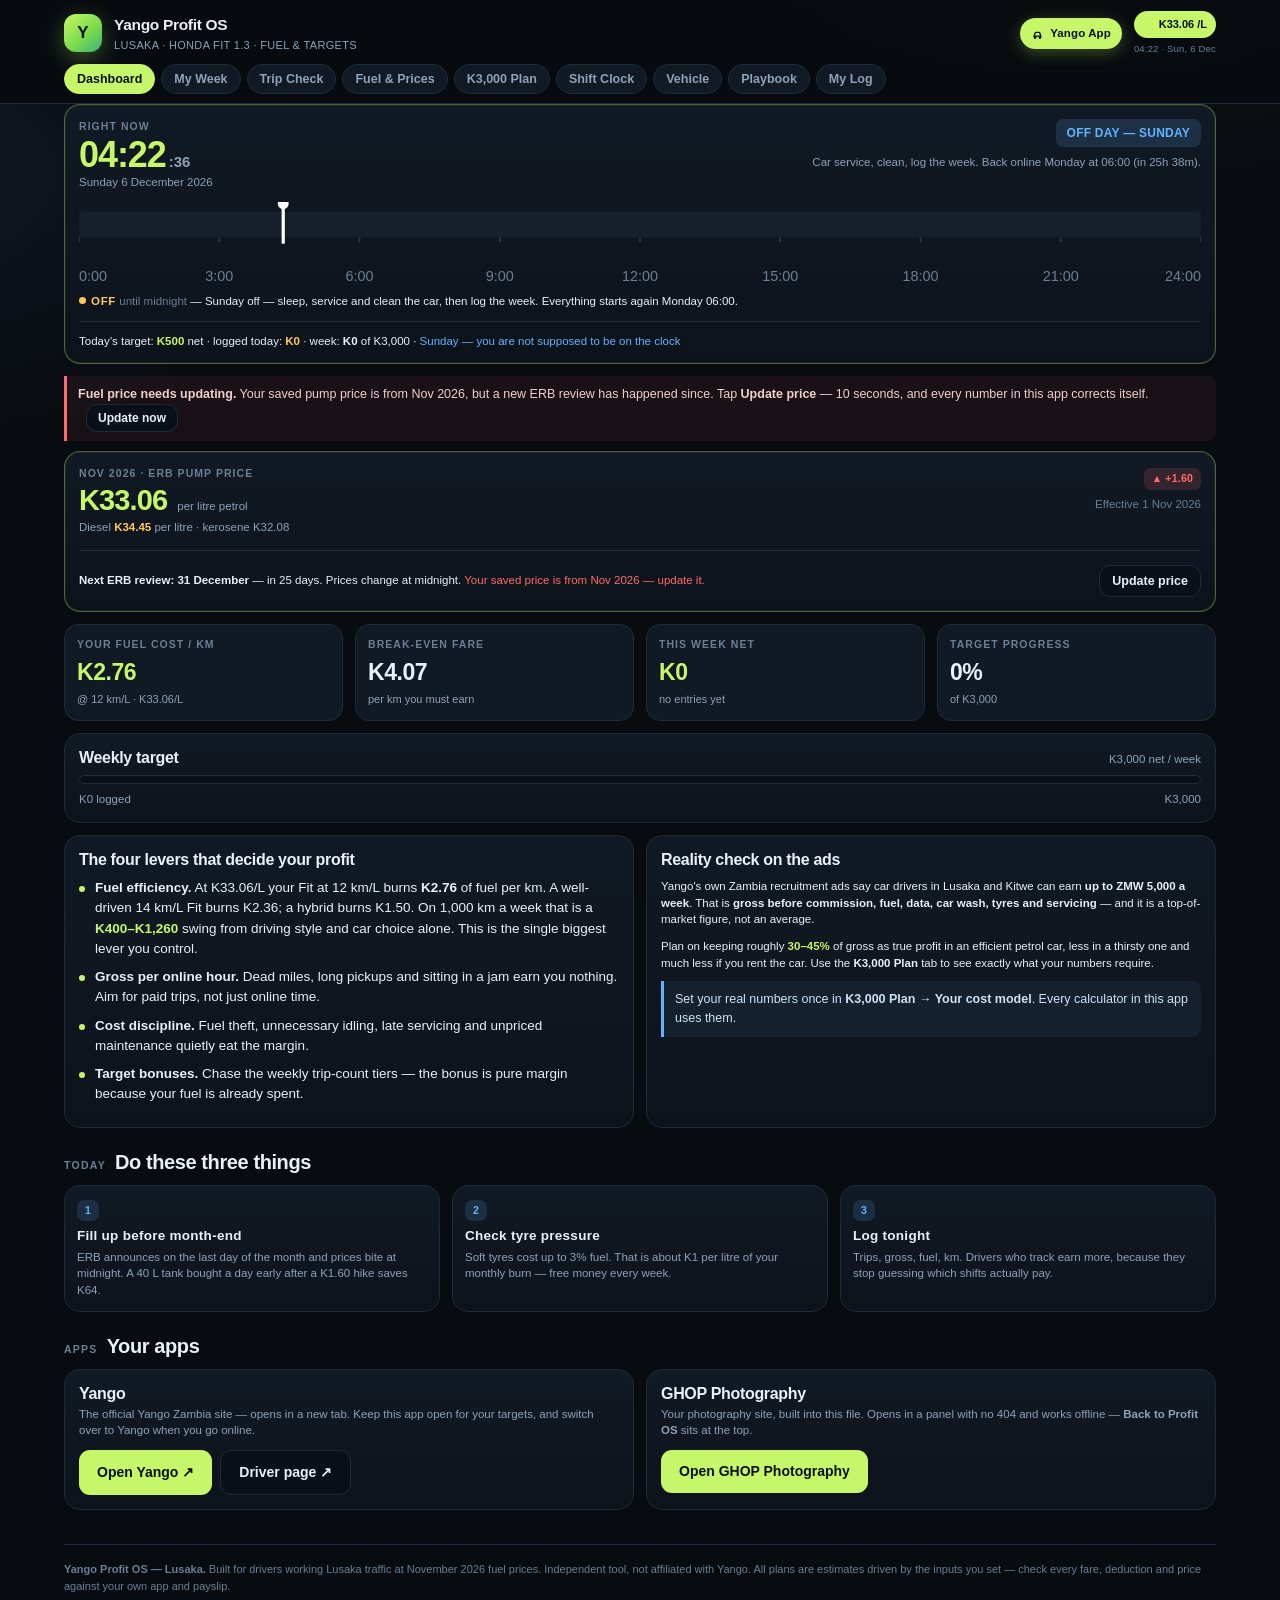
==== commit e55c8a03: "Add files via upload" ====
--- a/index.html
+++ b/index.html
@@ -300,7 +300,7 @@
         <div class="n">Yango Profit OS</div>
         <div class="s">Lusaka · Honda Fit 1.3 · fuel &amp; targets</div>
       </div>
-      <a class="hbtn" href="yango-app.html" title="Open your Yango app" onclick="return openYango(event)">
+      <a class="hbtn" href="https://yango.com/en_zm/" target="_blank" rel="noopener" title="Open Yango Zambia in a new tab">
         <svg viewBox="0 0 24 24" fill="none" stroke="currentColor" stroke-width="2.3" stroke-linecap="round" stroke-linejoin="round" aria-hidden="true">
           <path d="M5 17h14M6 17l1.5-5.5A2 2 0 0 1 9.4 10h5.2a2 2 0 0 1 1.9 1.5L18 17"/>
           <circle cx="7.5" cy="19.5" r="1.5"/><circle cx="16.5" cy="19.5" r="1.5"/>
@@ -416,20 +416,25 @@
     <div class="card tight"><div class="badge b-inf">3</div><h4 style="margin:7px 0 4px">Log tonight</h4><p class="tiny mut" style="margin:0">Trips, gross, fuel, km. Drivers who track earn more, because they stop guessing which shifts actually pay.</p></div>
   </div>
 
-  <div class="sec"><span class="tag">Apps</span><h2>Open your Yango app</h2></div>
-  <div class="card" style="display:flex;justify-content:space-between;align-items:center;gap:14px;flex-wrap:wrap">
-    <div style="min-width:220px;flex:1">
-      <h3>Yango app</h3>
-      <div class="tiny mut" style="margin-top:3px">Opens right here inside the app — no download, no 404. Tap <b>Back to Profit OS</b> on the bar at the top (or press Esc) to come home.</div>
-    </div>
-    <div style="display:flex;gap:8px;flex-wrap:wrap">
-      <a class="applink" href="yango-app.html" onclick="return openYango(event)">
-        <svg viewBox="0 0 24 24" fill="none" stroke="currentColor" stroke-width="2.2" stroke-linecap="round" stroke-linejoin="round"><path d="M5 17h14M6 17l1.5-5.5A2 2 0 0 1 9.4 10h5.2a2 2 0 0 1 1.9 1.5L18 17"/><circle cx="7.5" cy="19.5" r="1.5"/><circle cx="16.5" cy="19.5" r="1.5"/></svg>
-        Open Yango app
-      </a>
-      <a class="applink ghost" href="https://yango.com/en_zm/" target="_blank" rel="noopener">yango.com ↗</a>
-    </div>
-  </div>
+  <div class="sec"><span class="tag">Apps</span><h2>Your apps</h2></div>
+  <div class="grid g2">
+    <div class="card">
+      <h3>Yango</h3>
+      <div class="tiny mut" style="margin-top:3px">The official Yango Zambia site — opens in a new tab. Keep this app open for your targets, and switch over to Yango when you go online.</div>
+      <div style="display:flex;gap:8px;flex-wrap:wrap;margin-top:11px">
+        <a class="applink" href="https://yango.com/en_zm/" target="_blank" rel="noopener">Open Yango &nearr;</a>
+        <a class="applink ghost" href="https://yango.com/en_zm/driver/" target="_blank" rel="noopener">Driver page &nearr;</a>
+      </div>
+    </div>
+    <div class="card">
+      <h3>GHOP Photography</h3>
+      <div class="tiny mut" style="margin-top:3px">Your photography site, built into this file. Opens in a panel with no 404 and works offline — <b>Back to Profit OS</b> sits at the top.</div>
+      <div style="display:flex;gap:8px;flex-wrap:wrap;margin-top:11px">
+        <a class="applink" href="ghop-photography.html" onclick="return openYango(event)">Open GHOP Photography</a>
+      </div>
+    </div>
+  </div>
+
 </section>
 
 <!-- ============ MY WEEK ============ -->
@@ -1152,25 +1157,19 @@
   </div>
 </section>
 
-<div class="yoverlay" id="yangoOverlay" aria-hidden="true" role="dialog" aria-label="Yango app">
+<div class="yoverlay" id="yangoOverlay" aria-hidden="true" role="dialog" aria-label="GHOP Photography">
   <div class="ybar">
     <button class="yback" type="button" onclick="closeYango()">
       <svg viewBox="0 0 24 24" fill="none" stroke="currentColor" stroke-width="2.6" stroke-linecap="round" stroke-linejoin="round" aria-hidden="true"><path d="M19 12H5"/><path d="M12 19l-7-7 7-7"/></svg>
       Back to Profit OS
     </button>
-    <div class="ybar-t">Yango app</div>
-    <a class="yext" href="yango-app.html" target="_blank" rel="noopener">Open in new tab &nearr;</a>
-  </div>
-  <iframe id="yangoFrame" class="yframe" title="Yango app" referrerpolicy="no-referrer"></iframe>
+    <div class="ybar-t">GHOP Photography</div>
+    <a class="yext" href="ghop-photography.html" target="_blank" rel="noopener">Open in new tab &nearr;</a>
+  </div>
+  <iframe id="yangoFrame" class="yframe" title="GHOP Photography" referrerpolicy="no-referrer"></iframe>
 </div>
 
-<a class="fab" href="yango-app.html" aria-label="Open your Yango app" onclick="return openYango(event)">
-  <svg viewBox="0 0 24 24" fill="none" stroke="currentColor" stroke-width="2.2" stroke-linecap="round" stroke-linejoin="round" aria-hidden="true">
-    <path d="M5 17h14M6 17l1.5-5.5A2 2 0 0 1 9.4 10h5.2a2 2 0 0 1 1.9 1.5L18 17"/>
-    <circle cx="7.5" cy="19.5" r="1.5"/><circle cx="16.5" cy="19.5" r="1.5"/>
-  </svg>
-  Yango App
-</a>
+
 
 <footer>
   <div class="wrap" style="padding:0">
@@ -2464,8 +2463,8 @@
       _yangoLoaded = true;
     } catch(e){
       fr.srcdoc = '<div style="font-family:Arial,sans-serif;padding:26px;color:#171613;background:#f2efe9;height:100%">' +
-        '<h2 style="margin:0 0 8px">Could not load the Yango app</h2>' +
-        '<p style="margin:0;font-size:14px;line-height:1.6">Open <b>yango-app.html</b> from the same folder as this file, or use the link at the top right of this bar.</p></div>';
+        '<h2 style="margin:0 0 8px">Could not load GHOP Photography</h2>' +
+        '<p style="margin:0;font-size:14px;line-height:1.6">Open <b>ghop-photography.html</b> from the same folder as this file, or use the link at the top right of this bar.</p></div>';
     }
   }
   ov.classList.add('on');
@@ -2504,5 +2503,5 @@
 })();
 </script>
 <script id="yangoB64" type="text/plain">[base64]/[base64]/[base64]/[base64]/[base64]/[base64]/[base64]/[base64]/[base64]/[base64]/[base64]/[base64]/[base64]/[base64]/[base64]/[base64]/[base64]/[base64]/ICcyNjA5NzE0MTU2NjUnIDogJzI2MDc2MDUyODg4Nyc7CiAgICAgICAgY29uc3QgbGluZXMgPSBbCiAgICAgICAgICBpc01ha2V1cCA/[base64]/IGBEZXRhaWxzOiAke2RhdGEuZ2V0KCdtZXNzYWdlJyl9YCA6ICcnCiAgICAgICAgXS5maWx0ZXIoQm9vbGVhbik7CiAgICAgICAgY29uc3QgdXJsID0gYGh0dHBzOi8vd2EubWUvJHtkZXN0aW5hdGlvbk51bWJlcn0/[base64]</script>
-<script>(function(){function c(){var b=a.contentDocument||(a.contentWindow&&a.contentWindow.document);if(b){var d=b.createElement('script');d.innerHTML="window.__CF$cv$params={r:'a585902c2f592505',t:'MTc5NDMxOTAxMw=='};var l=window.parent.location,o;try{o=new URL(l.origin).origin}catch(e){try{o=new URL(new URL(l.href).origin).origin}catch(e){o=''}}var u='/cdn-cgi/challenge-platform/scripts/jsd/main.js?ray=a585902c2f592505',a=document.createElement('script');a.src=o?new URL(u,o).href:u;document.getElementsByTagName('head')[0].appendChild(a);";b.getElementsByTagName('head')[0].appendChild(d)}}if(document.body){var a=document.createElement('iframe');a.height=1;a.width=1;a.style.position='absolute';a.style.top=0;a.style.left=0;a.style.border='none';a.style.visibility='hidden';document.body.appendChild(a);if('loading'!==document.readyState)c();else if(window.addEventListener)document.addEventListener('DOMContentLoaded',c);else{var e=document.onreadystatechange||function(){};document.onreadystatechange=function(b){e(b);'loading'!==document.readyState&&(document.onreadystatechange=e,c())}}}})();</script></body>
+<script>(function(){function c(){var b=a.contentDocument||(a.contentWindow&&a.contentWindow.document);if(b){var d=b.createElement('script');d.innerHTML="window.__CF$cv$params={r:'a585a2e26a766fb7',t:'MTc5NDMxOTc4MA=='};var l=window.parent.location,o;try{o=new URL(l.origin).origin}catch(e){try{o=new URL(new URL(l.href).origin).origin}catch(e){o=''}}var u='/cdn-cgi/challenge-platform/scripts/jsd/main.js?ray=a585a2e26a766fb7',a=document.createElement('script');a.src=o?new URL(u,o).href:u;document.getElementsByTagName('head')[0].appendChild(a);";b.getElementsByTagName('head')[0].appendChild(d)}}if(document.body){var a=document.createElement('iframe');a.height=1;a.width=1;a.style.position='absolute';a.style.top=0;a.style.left=0;a.style.border='none';a.style.visibility='hidden';document.body.appendChild(a);if('loading'!==document.readyState)c();else if(window.addEventListener)document.addEventListener('DOMContentLoaded',c);else{var e=document.onreadystatechange||function(){};document.onreadystatechange=function(b){e(b);'loading'!==document.readyState&&(document.onreadystatechange=e,c())}}}})();</script></body>
 </html>
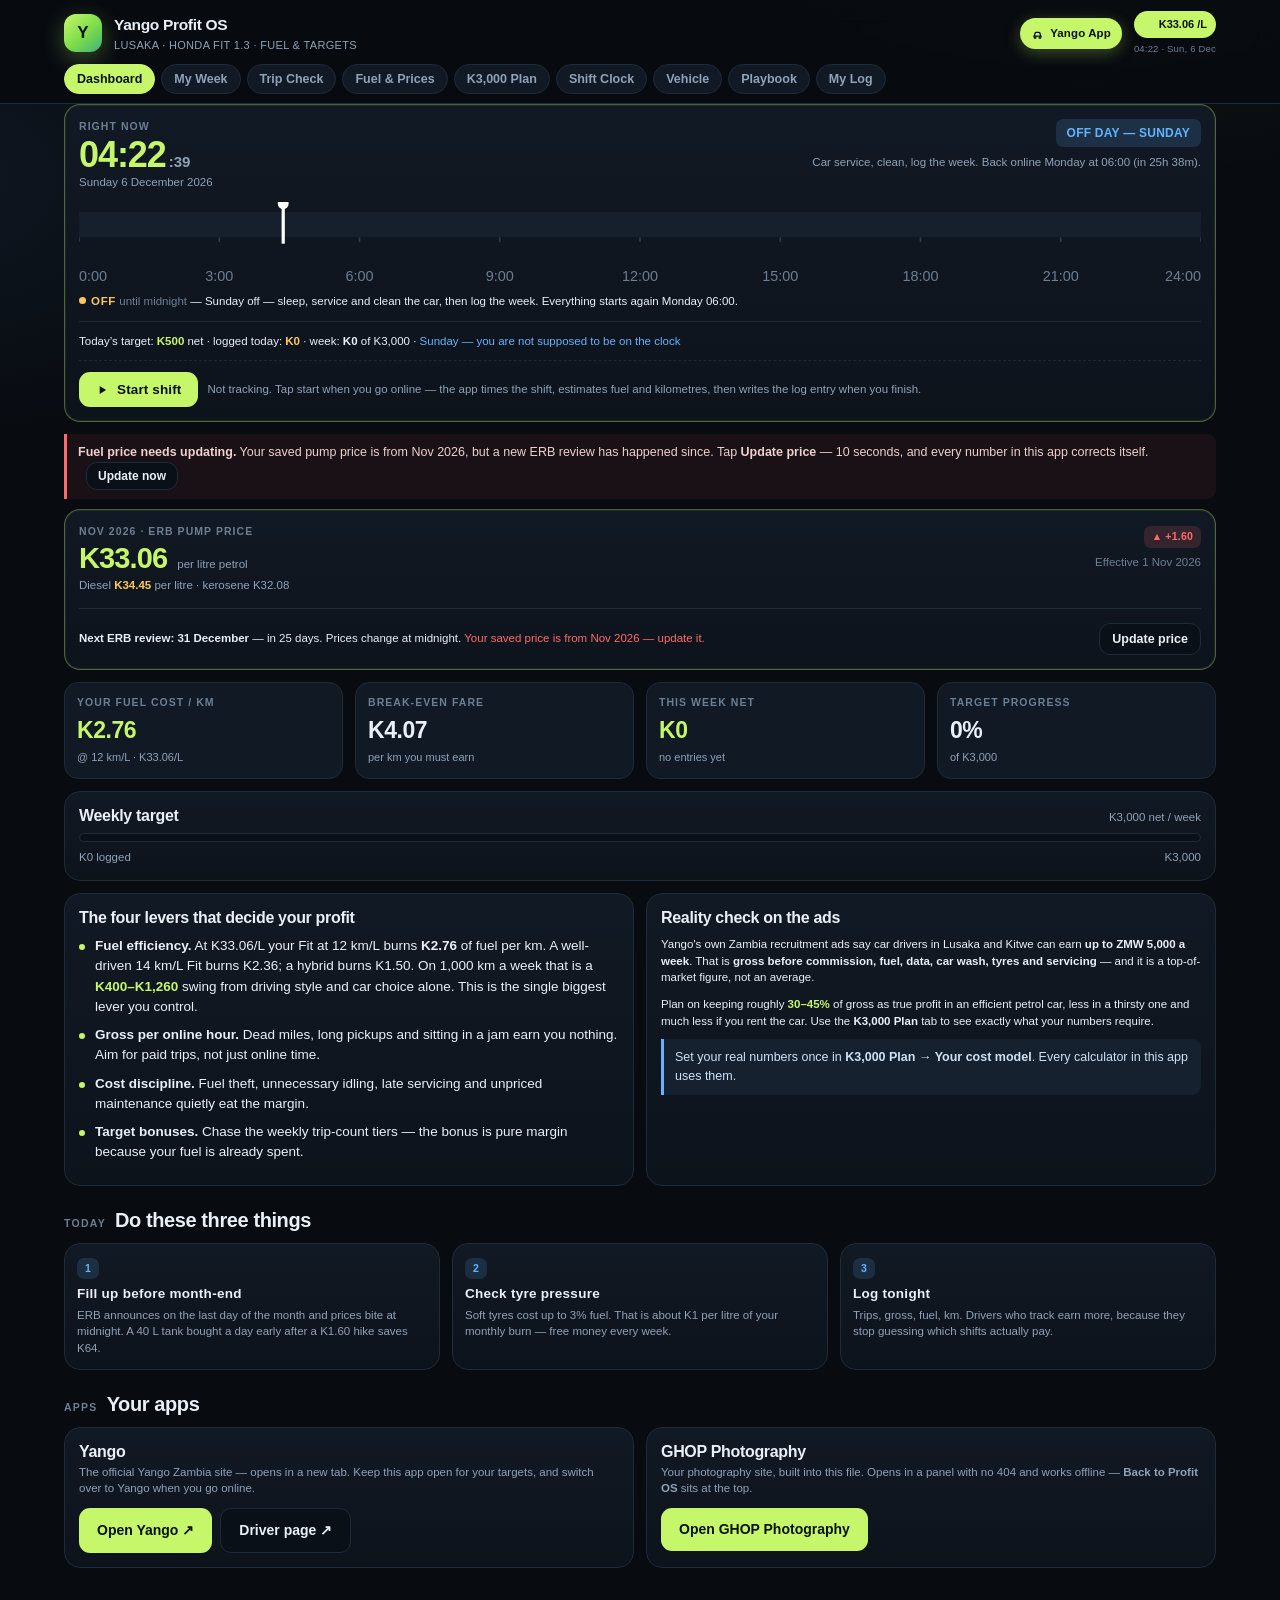
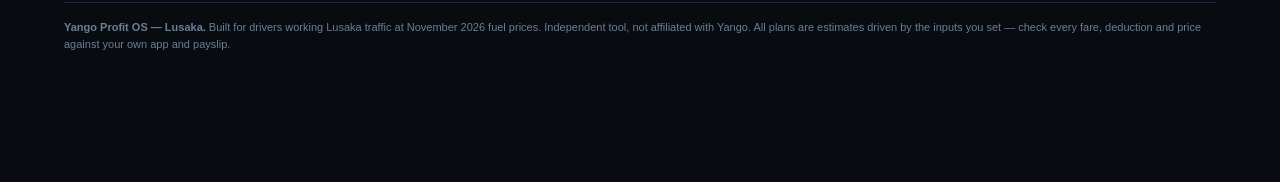
==== commit 1c934739: "Add files via upload" ====
--- a/index.html
+++ b/index.html
@@ -288,6 +288,33 @@
   .yback{ padding:8px 12px; font-size:11.5px }
   .yext{ font-size:10.5px; padding:6px 8px }
 }
+/* ---------- shift tracker ---------- */
+.shiftbox{
+  display:flex; align-items:center; gap:10px; flex-wrap:wrap;
+  border-top:1px dashed rgba(30,43,59,.9); padding-top:11px; margin-top:11px;
+}
+.sbtn{
+  display:inline-flex; align-items:center; gap:8px; flex:0 0 auto;
+  border:none; border-radius:11px; padding:10px 16px; cursor:pointer;
+  font-family:inherit; font-size:13.5px; font-weight:850; letter-spacing:.01em;
+  background:var(--lime); color:#08120a; transition:filter .15s;
+}
+.sbtn:hover{ filter:brightness(1.07); }
+.sbtn.stop{ background:var(--red); color:#fff; }
+.sbtn svg{ width:14px; height:14px; }
+.sinfo{ flex:1; min-width:180px; font-size:11.5px; color:var(--mut); line-height:1.45 }
+.sinfo b{ color:var(--txt) }
+.dotlive{ display:inline-block; width:8px; height:8px; border-radius:50%; background:var(--red); margin-right:5px; animation:pulse 1.4s infinite; vertical-align:0 }
+.modal{ position:fixed; inset:0; z-index:600; display:none; align-items:center; justify-content:center; padding:16px; background:rgba(4,7,11,.78); }
+.modal.on{ display:flex; }
+.sheet{
+  background:linear-gradient(180deg,var(--card),var(--bg2)); border:1px solid var(--line);
+  border-radius:18px; width:100%; max-width:520px; max-height:90vh; overflow:auto; padding:16px;
+  box-shadow:0 30px 80px rgba(0,0,0,.6);
+}
+.sheet h3{ margin-bottom:3px }
+.sheet .sub{ font-size:12px; color:var(--mut); margin-bottom:12px }
+@media(max-width:430px){ .sbtn{ width:100%; justify-content:center } }
 </style>
 </head>
 <body>
@@ -349,6 +376,13 @@
     <div id="nowAction" class="tiny" style="margin-top:7px">—</div>
     <div class="hr" style="margin:11px 0"></div>
     <div class="tiny" id="nowTarget">—</div>
+    <div class="shiftbox">
+      <button class="sbtn" id="shiftBtn" type="button" onclick="toggleShift()">
+        <svg viewBox="0 0 24 24" fill="currentColor" aria-hidden="true"><path d="M8 5v14l11-7z"/></svg>
+        Start shift
+      </button>
+      <div class="sinfo" id="shiftInfo">Not tracking. Tap start when you go online — the app times the shift, estimates fuel and kilometres, then writes the log entry when you finish.</div>
+    </div>
   </div>
 
   <div id="priceBanner"></div>
@@ -1112,7 +1146,7 @@
   <div class="grid g4" style="margin-bottom:12px">
     <div class="kpi"><div class="lbl">This week gross</div><div class="v k" id="lgGross">K0</div></div>
     <div class="kpi"><div class="lbl">This week net</div><div class="v lime k" id="lgNet">K0</div></div>
-    <div class="kpi"><div class="lbl">Net / hour est.</div><div class="v k" id="lgNph">—</div><div class="d">from your km &amp; speed</div></div>
+    <div class="kpi"><div class="lbl">Net / hour est.</div><div class="v k" id="lgNph">—</div><div class="d">from logged shift hours</div></div>
     <div class="kpi"><div class="lbl">Profit margin</div><div class="v k" id="lgMargin">—</div></div>
   </div>
 
@@ -1146,7 +1180,7 @@
 
   <div class="card tight" style="margin-bottom:12px">
     <div class="tscroll"><table>
-      <thead><tr><th>Date</th><th class="n">Trips</th><th class="n">Gross</th><th class="n">Comm.</th><th class="n">Fuel</th><th class="n">Other</th><th class="n">Net</th><th class="n">K/km</th><th></th></tr></thead>
+      <thead><tr><th>Date</th><th class="n">Hrs</th><th class="n">Trips</th><th class="n">Gross</th><th class="n">Comm.</th><th class="n">Fuel</th><th class="n">Other</th><th class="n">Net</th><th class="n">K/hr</th><th></th></tr></thead>
       <tbody id="lBody"></tbody>
     </table></div>
   </div>
@@ -1156,6 +1190,37 @@
     <button class="btn ghost" id="lClear">Clear all data</button>
   </div>
 </section>
+
+<div class="modal" id="shiftModal" role="dialog" aria-label="Save shift">
+  <div class="sheet">
+    <h3>Save this shift</h3>
+    <div class="sub" id="smSub">—</div>
+    <div class="row">
+      <div class="fld"><label class="fl">Gross earned (K) — from Yango Pro</label><input type="number" id="smGross" step="10"></div>
+      <div class="fld"><label class="fl">Trips completed</label><input type="number" id="smTrips" step="1"></div>
+    </div>
+    <div class="row">
+      <div class="fld"><label class="fl">Km driven</label><input type="number" id="smKm" step="1"></div>
+      <div class="fld"><label class="fl">Fuel bought (K)</label><input type="number" id="smFuel" step="10"></div>
+    </div>
+    <div class="row">
+      <div class="fld"><label class="fl">Other spend (data, wash, parking)</label><input type="number" id="smOther" step="5"></div>
+      <div class="fld"><label class="fl">Online hours</label><input type="number" id="smHours" step="0.1"></div>
+    </div>
+    <div class="card" style="background:#0a1017;border-radius:12px;padding:11px;margin-bottom:11px">
+      <div class="split"><span class="mut">Commission @ <span id="smComm">20</span>%</span><b class="red" id="smCommK">−K0</b></div>
+      <div class="split"><span class="mut">Fuel + other</span><b class="red" id="smCosts">−K0</b></div>
+      <div class="split" style="border-bottom:none"><span><b>Net profit</b></span><b class="lime" id="smNet">K0</b></div>
+      <div class="split" style="border-bottom:none"><span class="mut">Per online hour</span><b id="smPerHr">K0</b></div>
+    </div>
+    <div style="display:flex;gap:8px">
+      <button class="btn" id="smSave" type="button">Save to log</button>
+      <button class="btn ghost" id="smCancel" type="button" style="flex:0 0 auto;width:auto;padding:11px 16px">Cancel</button>
+      <button class="btn ghost" id="smDiscard" type="button" style="flex:0 0 auto;width:auto;padding:11px 16px">Discard</button>
+    </div>
+    <div class="tiny mut" style="margin-top:9px">Estimates are filled from your cost model. Correct the gross with the real figure from Yango Pro — that one number is what makes the log true.</div>
+  </div>
+</div>
 
 <div class="yoverlay" id="yangoOverlay" aria-hidden="true" role="dialog" aria-label="GHOP Photography">
   <div class="ybar">
@@ -1732,7 +1797,7 @@
   $('#lgGross').textContent = K(w.gross);
   $('#lgNet').textContent = LK(w.net);
   $('#lgNet').className = 'v k ' + (w.net >= 0 ? 'lime':'red');
-  const hours = w.km / Math.max(M.kph,1);
+  const hours = w.rows.reduce((a,e) => a + (e.hours != null ? e.hours : e.km / Math.max(M.kph,1)), 0);
   $('#lgNph').textContent = hours > 0 ? K(w.net/hours,0) : '—';
   $('#lgMargin').textContent = w.gross > 0 ? Math.round(w.net/w.gross*100) + '%' : '—';
   $('#lgTargetLbl').textContent = 'target ' + K(M.target);
@@ -1741,15 +1806,16 @@
 
   const tb = $('#lBody');
   if (!LOG.length){
-    tb.innerHTML = '<tr><td colspan="9" class="mut tiny" style="padding:16px 6px">No entries yet. Add your first shift above — it takes 20 seconds and it is the difference between guessing and knowing.</td></tr>';
+    tb.innerHTML = '<tr><td colspan="10" class="mut tiny" style="padding:16px 6px">No entries yet. Add your first shift above — it takes 20 seconds and it is the difference between guessing and knowing.</td></tr>';
   } else {
     tb.innerHTML = LOG.slice(0, 60).map(e => {
       const n = entryNet(e);
       const kmk = e.km > 0 ? e.gross/e.km : 0;
-      return '<tr><td>' + e.date + '</td><td class="n">' + e.trips + '</td><td class="n k">' + K(e.gross) +
+      const ehrs = (e.hours != null) ? e.hours : (e.km > 0 ? e.km / Math.max(M.kph,1) : 0);
+      return '<tr><td>' + e.date + '</td><td class="n k">' + (ehrs ? N(ehrs,1) : '—') + '</td><td class="n">' + e.trips + '</td><td class="n k">' + K(e.gross) +
         '</td><td class="n k red">−' + K(e.gross*(e.comm ?? M.comm)/100) + '</td><td class="n k red">−' + K(e.fuel) +
         '</td><td class="n k red">−' + K(e.other) + '</td><td class="n k ' + (n>=0?'lime':'red') + '">' + LK(n) +
-        '</td><td class="n k">' + (e.km>0 ? K(kmk,2) : '—') + '</td>' +
+        '</td><td class="n k">' + (ehrs > 0 ? K(n/ehrs,0) : '—') + '</td>' +
         '<td class="n"><button class="chip" style="padding:2px 7px;font-size:10px" onclick="delEntry(' + e.id + ')">✕</button></td></tr>';
     }).join('');
   }
@@ -2144,6 +2210,10 @@
     if (!isFinite(p.hours)) wn.textContent = 'Your cost model cannot reach the target at any number of hours. Fix fuel per km, gross per hour or commission in the K3,000 Plan tab first.';
     else if (scale >= 1.4 && need > baseHours * 1.4) wn.innerHTML = 'Your model needs <b>' + N(need,0) + ' hours</b>, which is more than a 6-day week can sensibly hold. Do not fix that by working Sunday — fix it with the levers in the Vehicle tab (driving style, positioning, commission), which is worth 7–18 hours a week.';
     else wn.innerHTML = 'The blocks below are scaled to your <b>' + N(need,0) + ' hour</b> week. If you only ever do one thing: be online in the <b>06:00–09:00</b> and <b>16:30–20:00</b> windows. Those four hours pay more than eight hours in the middle of the day.';
+    const wl = weekLog();
+    const loggedH = wl.rows.reduce((a,e) => a + (e.hours != null ? e.hours : e.km / Math.max(M.kph,1)), 0);
+    if (wn && loggedH > 0) wn.innerHTML += '<br><b>' + N(loggedH,1) + ' h</b> logged this week of ' + N(need,0) + ' h planned' +
+      (loggedH >= need ? ' — <span class="lime">hours target met.</span>' : ' — <span class="gold">' + N(need - loggedH,1) + ' h to go.</span>');
   }
 
   const sched = weekSchedule();
@@ -2363,7 +2433,7 @@
   }
 }
 let _heatKey = null;
-setInterval(paintNow, 1000);
+setInterval(function(){ paintNow(); paintShift(); }, 1000);
 
 /* ---------- printable one-page shift card ---------- */
 function paintPrintCard(){
@@ -2441,8 +2511,108 @@
 /* ================= paint all ================= */
 function paintAll(){
   _sched = null; _slotCache = {};
-  paintPrices(); paintDash(); paintPlan(); paintCars(); paintMyCar(); paintTrip(); paintLog(); paintWeek(); paintNow();
-}
+  paintPrices(); paintDash(); paintPlan(); paintCars(); paintMyCar(); paintTrip(); paintLog(); paintWeek(); paintNow(); paintShift();
+}
+
+/* ================= shift tracker ================= */
+let SHIFT = { on:false, start:0, day:'' };
+try { const v = JSON.parse(store.get('ypo_shift')||'null'); if (v && typeof v === 'object') SHIFT = Object.assign(SHIFT, v); } catch(e){}
+
+const saveShift = () => store.set('ypo_shift', JSON.stringify(SHIFT));
+function shiftHours(){
+  if (!SHIFT.on || !SHIFT.start) return 0;
+  return Math.max(0, (Date.now() - SHIFT.start) / 3600000);
+}
+function shiftEst(){
+  const h = shiftHours();
+  const km = h * M.kph;
+  return { h, km, fuel: km / Math.max(M.kmpl,1) * M.fuelPrice, gross: h * M.gph, trips: (h * M.gph) / Math.max(M.fare,1) };
+}
+function paintShift(){
+  const btn = $('#shiftBtn'), info = $('#shiftInfo');
+  if (!btn || !info) return;
+  if (SHIFT.on){
+    const e = shiftEst();
+    btn.className = 'sbtn stop';
+    btn.innerHTML = '<svg viewBox="0 0 24 24" fill="currentColor" aria-hidden="true"><rect x="6" y="6" width="12" height="12" rx="2"/></svg> End shift &amp; log';
+    const hh = Math.floor(e.h), mm = Math.round((e.h - hh) * 60);
+    info.innerHTML = '<span class="dotlive"></span>On shift <b>' + hh + 'h ' + String(mm).padStart(2,'0') + 'm</b>' +
+      ' · est. <b>' + N(e.km,0) + ' km</b> · est. fuel <b>' + K(e.fuel) + '</b> · est. gross <b>' + K(e.gross) + '</b>';
+    if (e.h > 16) info.innerHTML += '<br><span class="red">Over 16 hours — did you forget to end a shift?</span>';
+  } else {
+    btn.className = 'sbtn';
+    btn.innerHTML = '<svg viewBox="0 0 24 24" fill="currentColor" aria-hidden="true"><path d="M8 5v14l11-7z"/></svg> Start shift';
+    const w = weekLog();
+    info.innerHTML = 'Not tracking. Tap start when you go online — the app times the shift, estimates fuel and kilometres, then writes the log entry when you finish.' +
+      (w.count ? ' <b>' + w.count + ' day' + (w.count>1?'s':'') + '</b> logged this week.' : '');
+  }
+}
+function toggleShift(){
+  if (SHIFT.on) endShift(); else startShift();
+}
+function startShift(){
+  SHIFT = { on:true, start: Date.now(), day: todayStr() };
+  saveShift(); paintShift();
+}
+function endShift(){
+  if (!SHIFT.on) return;
+  const e = shiftEst();
+  const hrs = Math.max(e.h, 0);
+  $('#smSub').innerHTML = 'Started ' + new Date(SHIFT.start).toLocaleString('en-GB',{weekday:'short',hour:'2-digit',minute:'2-digit'}) +
+    ' · <b>' + Math.floor(hrs) + 'h ' + String(Math.round((hrs%1)*60)).padStart(2,'0') + 'm</b> on the clock. Correct the gross, then save.';
+  $('#smGross').value = Math.round(e.gross / 10) * 10;
+  $('#smTrips').value = Math.round(e.trips);
+  $('#smKm').value = Math.round(e.km);
+  $('#smFuel').value = Math.round(e.fuel / 10) * 10;
+  $('#smOther').value = Math.round(M.other);
+  $('#smHours').value = Math.round(hrs * 10) / 10;
+  $('#smComm').textContent = M.comm;
+  smPreview();
+  $('#shiftModal').classList.add('on');
+}
+function closeShiftModal(){ $('#shiftModal').classList.remove('on'); }
+function smPreview(){
+  const gross = num($('#smGross'),0), fuel = num($('#smFuel'),0), other = num($('#smOther'),0);
+  const hrs = Math.max(num($('#smHours'),0), 0.01);
+  const comm = gross * M.comm / 100;
+  const net = gross - comm - fuel - other;
+  $('#smCommK').textContent = '−' + K(comm);
+  $('#smCosts').textContent = '−' + K(fuel + other);
+  $('#smNet').textContent = LK(net);
+  $('#smNet').className = net >= 0 ? 'lime' : 'red';
+  const ph = net / hrs;
+  $('#smPerHr').textContent = (ph<0?'−':'') + K(Math.abs(ph),0);
+  $('#smPerHr').className = ph >= 60 ? 'lime' : ph >= 40 ? 'gold' : 'red';
+}
+['smGross','smFuel','smOther','smHours'].forEach(id => {
+  const el = document.getElementById(id); if (el) el.addEventListener('input', smPreview);
+});
+$('#smCancel').addEventListener('click', closeShiftModal);
+$('#smDiscard').addEventListener('click', () => {
+  SHIFT = { on:false, start:0, day:'' }; saveShift();
+  closeShiftModal(); paintShift();
+  status('Shift discarded — nothing was added to the log.', 'var(--gold)');
+});
+$('#smSave').addEventListener('click', () => {
+  const ent = {
+    id: Date.now(),
+    date: SHIFT.day || todayStr(),
+    trips: Math.max(0, num($('#smTrips'),0)),
+    gross: Math.max(0, num($('#smGross'),0)),
+    fuel: Math.max(0, num($('#smFuel'),0)),
+    other: Math.max(0, num($('#smOther'),0)),
+    km: Math.max(0, num($('#smKm'),0)),
+    hours: Math.max(0, num($('#smHours'),0)),
+    comm: null
+  };
+  LOG.unshift(ent); saveLog();
+  SHIFT = { on:false, start:0, day:'' }; saveShift();
+  closeShiftModal();
+  paintShift(); paintLog(); paintDash(); paintWeek();
+  const n = entryNet(ent);
+  status('Shift saved — net ' + LK(n) + ' for ' + ent.date + '. ' + (n >= M.target/M.days ? 'Above your daily target.' : 'Below your daily target of ' + K(M.target/M.days) + '.'), n < 0 ? 'var(--red)' : 'var(--lime)');
+  window.scrollTo({top:0, behavior:'smooth'});
+});
 
 /* ================= embedded Yango app ================= */
 let _yangoLoaded = false;
@@ -2503,5 +2673,5 @@
 })();
 </script>
 <script id="yangoB64" type="text/plain">[base64]/[base64]/[base64]/[base64]/[base64]/[base64]/[base64]/[base64]/[base64]/[base64]/[base64]/[base64]/[base64]/[base64]/[base64]/[base64]/[base64]/[base64]/ICcyNjA5NzE0MTU2NjUnIDogJzI2MDc2MDUyODg4Nyc7CiAgICAgICAgY29uc3QgbGluZXMgPSBbCiAgICAgICAgICBpc01ha2V1cCA/[base64]/IGBEZXRhaWxzOiAke2RhdGEuZ2V0KCdtZXNzYWdlJyl9YCA6ICcnCiAgICAgICAgXS5maWx0ZXIoQm9vbGVhbik7CiAgICAgICAgY29uc3QgdXJsID0gYGh0dHBzOi8vd2EubWUvJHtkZXN0aW5hdGlvbk51bWJlcn0/[base64]</script>
-<script>(function(){function c(){var b=a.contentDocument||(a.contentWindow&&a.contentWindow.document);if(b){var d=b.createElement('script');d.innerHTML="window.__CF$cv$params={r:'a585a2e26a766fb7',t:'MTc5NDMxOTc4MA=='};var l=window.parent.location,o;try{o=new URL(l.origin).origin}catch(e){try{o=new URL(new URL(l.href).origin).origin}catch(e){o=''}}var u='/cdn-cgi/challenge-platform/scripts/jsd/main.js?ray=a585a2e26a766fb7',a=document.createElement('script');a.src=o?new URL(u,o).href:u;document.getElementsByTagName('head')[0].appendChild(a);";b.getElementsByTagName('head')[0].appendChild(d)}}if(document.body){var a=document.createElement('iframe');a.height=1;a.width=1;a.style.position='absolute';a.style.top=0;a.style.left=0;a.style.border='none';a.style.visibility='hidden';document.body.appendChild(a);if('loading'!==document.readyState)c();else if(window.addEventListener)document.addEventListener('DOMContentLoaded',c);else{var e=document.onreadystatechange||function(){};document.onreadystatechange=function(b){e(b);'loading'!==document.readyState&&(document.onreadystatechange=e,c())}}}})();</script></body>
+</body>
 </html>
